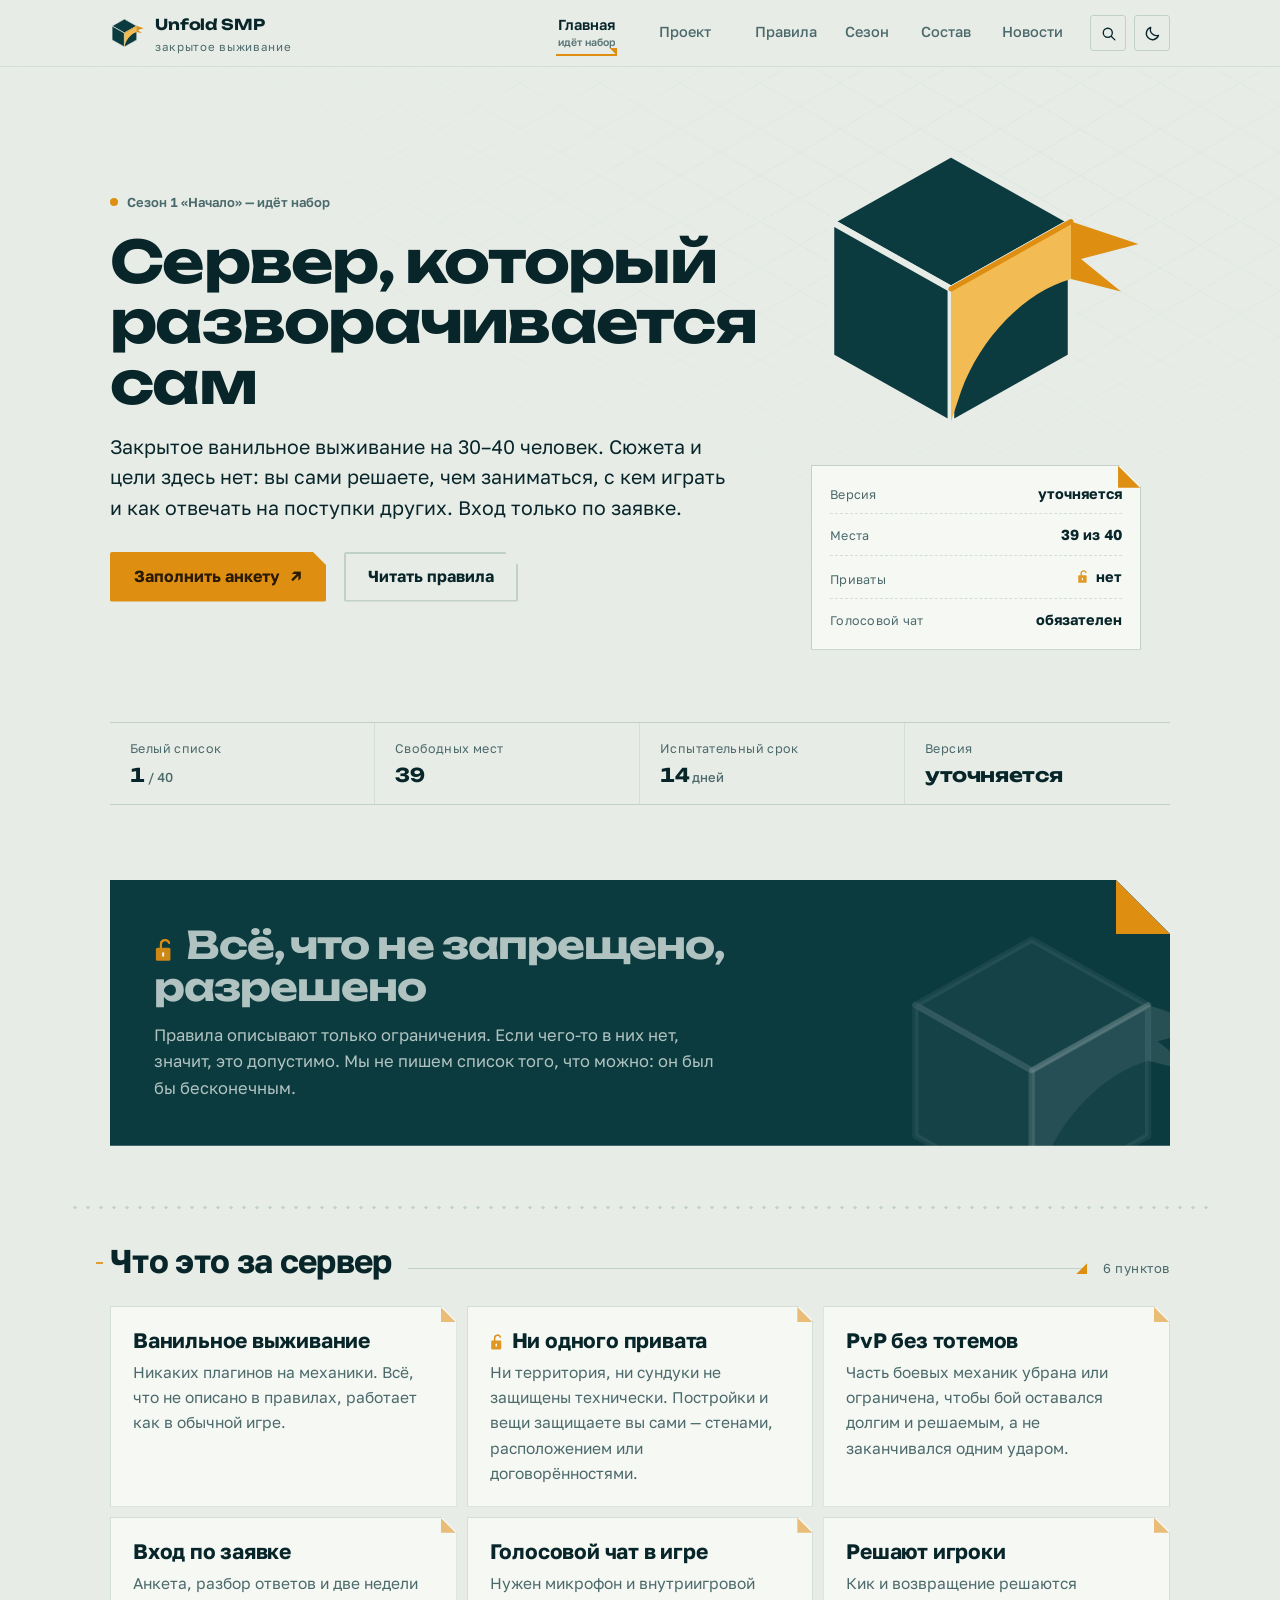
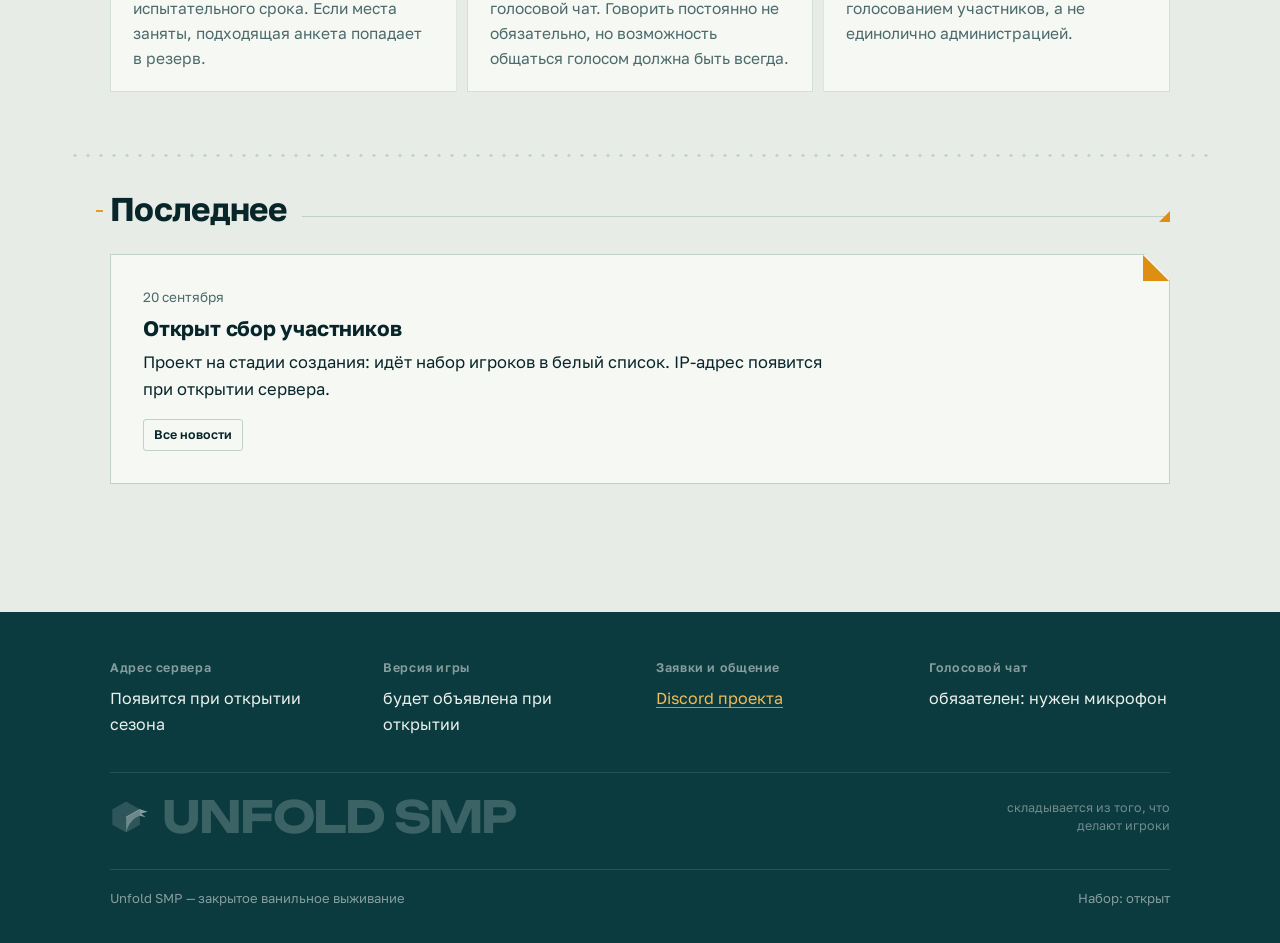
==== index.html @ 5bde3a7c "Add files via upload" ====
<!doctype html>
<html lang="ru">
<head>
<meta charset="utf-8">
<meta name="viewport" content="width=device-width, initial-scale=1, viewport-fit=cover">
<meta name="color-scheme" content="light dark">
<title>Unfold SMP — закрытый ванильный сервер Minecraft по заявкам</title>
<meta name="description" content="Unfold SMP — закрытый сервер Minecraft Java на 30–40 игроков: ванильное выживание без приватов, вход по заявке, особый PvP. Набор игроков в белый список.">
<meta name="robots" content="index, follow">
<link rel="canonical" href="https://unfoldsmp.fun/">

<!-- Open Graph: превью ссылки в Discord, VK, Telegram -->
<meta property="og:type" content="website">
<meta property="og:site_name" content="Unfold SMP">
<meta property="og:title" content="Unfold SMP — закрытый ванильный сервер Minecraft по заявкам">
<meta property="og:description" content="Закрытое ванильное выживание на 30–40 человек. Без приватов, особый PvP, вход только по заявке.">
<meta property="og:url" content="https://unfoldsmp.fun/">
<meta property="og:locale" content="ru_RU">
<meta property="og:image" content="https://unfoldsmp.fun/preview.png">
<meta property="og:image:width" content="1200">
<meta property="og:image:height" content="630">

<!-- Twitter Card: то же самое превью для X/Twitter -->
<meta name="twitter:card" content="summary_large_image">
<meta name="twitter:title" content="Unfold SMP — закрытый ванильный сервер Minecraft по заявкам">
<meta name="twitter:description" content="Закрытое ванильное выживание на 30–40 человек. Без приватов, особый PvP, вход только по заявке.">
<meta name="twitter:image" content="https://unfoldsmp.fun/preview.png">

<!-- structured data: помогает Google/Яндексу понять, что это за сайт -->
<script type="application/ld+json">
{
  "@context": "https://schema.org",
  "@type": "WebSite",
  "name": "Unfold SMP",
  "url": "https://unfoldsmp.fun/",
  "description": "Закрытый ванильный сервер Minecraft Java на 30–40 игроков. Без приватов, особый PvP, вход только по заявке.",
  "inLanguage": "ru"
}
</script>

<link rel="preconnect" href="https://fonts.googleapis.com">
<link rel="preconnect" href="https://fonts.gstatic.com" crossorigin>
<link href="https://fonts.googleapis.com/css2?family=Unbounded:wght@600;700&family=Golos+Text:wght@400;500;600;700&display=swap" rel="stylesheet">
<style id="css">:root{
  --bg:#E7ECE7; --bg2:#DCE3DC; --surface:#F6F8F4; --sunk:#DFE7E1;
  --ink:#08262A; --muted:#4C6A6B; --line:#C2D0CA; --hair:#D4DED8;
  --deep:#0B3A3F; --deep-ink:#EAF1EC;
  --amber:#DE8F12; --amber-lo:#F3BB54; --amber-ink:#2A1A02;
  --rust:#A33C26; --ok:#136B4B;
  --focus:#0B3A3F;
  --sh1:0 1px 0 rgba(8,38,42,.06);
  --sh2:0 10px 30px -16px rgba(8,38,42,.45);
  --f-d:"Unbounded","Golos Text",system-ui,sans-serif;
  --f-b:"Golos Text",system-ui,-apple-system,"Segoe UI",Roboto,sans-serif;
  --pad:clamp(18px,4vw,40px);
  --maxw:1140px;
  --sy:0; --p:0;
  box-sizing:border-box;
  padding-top:env(safe-area-inset-top,0px);
  padding-bottom:env(safe-area-inset-bottom,0px);
  color-scheme:light;
}
@media (prefers-color-scheme:dark){ :root:not([data-theme="light"]){
  --bg:#071E22; --bg2:#05171A; --surface:#0C3037; --sunk:#092A30;
  --ink:#E4EDE9; --muted:#8CACAD; --line:#17454D; --hair:#123C44;
  --deep:#0B3A3F; --deep-ink:#EAF1EC;
  --amber:#F2A72B; --amber-lo:#F8C05A; --amber-ink:#08252B;
  --rust:#FF9077; --ok:#5FD0A0;
  --focus:#F2A72B;
  --sh1:0 1px 0 rgba(0,0,0,.3);
  --sh2:0 14px 34px -18px rgba(0,0,0,.8);
  color-scheme:dark;
} }
:root[data-theme="dark"]{
  --bg:#071E22; --bg2:#05171A; --surface:#0C3037; --sunk:#092A30;
  --ink:#E4EDE9; --muted:#8CACAD; --line:#17454D; --hair:#123C44;
  --deep:#0B3A3F; --deep-ink:#EAF1EC;
  --amber:#F2A72B; --amber-lo:#F8C05A; --amber-ink:#08252B;
  --rust:#FF9077; --ok:#5FD0A0;
  --focus:#F2A72B;
  --sh1:0 1px 0 rgba(0,0,0,.3);
  --sh2:0 14px 34px -18px rgba(0,0,0,.8);
  color-scheme:dark;
}
*,*::before,*::after{box-sizing:inherit}
html{-webkit-text-size-adjust:100%;height:100%}
body{
  margin:0;min-height:100%;background:var(--bg);color:var(--ink);
  font-family:var(--f-b);font-size:16.5px;line-height:1.62;
  font-variant-numeric:tabular-nums lining-nums;
  overflow-x:hidden;
}
[hidden]{display:none!important}
img,svg{max-width:100%}
:focus-visible{outline:2.5px solid var(--focus);outline-offset:3px;border-radius:2px}
::selection{background:var(--amber);color:var(--amber-ink)}
.sr{position:absolute;width:1px;height:1px;padding:0;margin:-1px;overflow:hidden;clip:rect(0 0 0 0);white-space:nowrap;border:0}

/* ── общая сетка ───────────────────────────────────────── */
.wrap{width:100%;max-width:var(--maxw);margin-inline:auto;
  padding-inline:max(var(--pad),env(safe-area-inset-left,0px)) max(var(--pad),env(safe-area-inset-right,0px))}

/* ── шапка ─────────────────────────────────────────────── */
.top{position:sticky;top:env(safe-area-inset-top,0px);z-index:40;background:var(--bg);border-bottom:1px solid var(--hair)}
@supports (backdrop-filter:blur(6px)){
  .top{background:color-mix(in srgb,var(--bg) 82%,transparent);backdrop-filter:blur(12px) saturate(1.3);-webkit-backdrop-filter:blur(12px) saturate(1.3)}
}
.bar{display:flex;align-items:center;gap:14px;min-height:66px}
.brand{display:flex;align-items:center;gap:11px;text-decoration:none;color:inherit;flex:0 0 auto}
.brand .mark{width:34px;height:34px;display:block}
.brand b{font-family:var(--f-d);font-weight:700;font-size:15px;letter-spacing:-.01em;line-height:1}
.brand i{display:block;font-style:normal;font-size:11.5px;color:var(--muted);letter-spacing:.06em;line-height:1.3;margin-top:3px}

/* полоса прогресса прокрутки: янтарная лента с загнутым уголком на конце */
.prog{position:absolute;left:0;right:0;bottom:-1px;height:2px;background:var(--amber);transform-origin:left;transform:scaleX(var(--p));pointer-events:none}
.progtip{position:absolute;bottom:0;left:calc(var(--p) * 100%);width:10px;height:10px;transform:translateX(-100%);background:var(--amber);clip-path:polygon(100% 0,100% 100%,0 100%);opacity:calc(var(--p) * 40);pointer-events:none}

.nav{position:relative;display:flex;gap:2px;margin-left:auto;align-items:center}
.nav button{
  position:relative;font:inherit;font-size:14.5px;font-weight:500;color:var(--muted);
  background:none;border:0;padding:9px 13px 10px;cursor:pointer;line-height:1;
  transition:color .18s ease;
}
.nav button:hover{color:var(--ink)}
.nav button::after{
  content:"";position:absolute;left:11px;right:11px;bottom:2px;height:2px;
  background:var(--amber);transform:scaleX(0);transform-origin:left;
  transition:transform .26s cubic-bezier(.2,.9,.3,1);
}
.nav button:hover::after{transform:scaleX(.35)}
.nav button[aria-current="page"]{color:var(--ink);font-weight:600}
.nav button[aria-current="page"]::after{transform:scaleX(0)}
/* скользящий индикатор: переезжает под новый пункт вместо прыжка */
.navind{position:absolute;left:0;bottom:2px;height:2px;width:0;background:var(--amber);pointer-events:none;
  transition:transform .55s cubic-bezier(.3,1.15,.3,1),width .55s cubic-bezier(.3,1.15,.3,1)}
.navind::after{content:"";position:absolute;right:0;top:-6px;width:8px;height:8px;background:var(--amber);clip-path:polygon(0 0,100% 0,100% 100%)}

.tools{display:flex;gap:8px;align-items:center;flex:0 0 auto}
.icobtn{
  width:36px;height:36px;display:grid;place-items:center;border:1px solid var(--line);
  background:transparent;color:var(--ink);cursor:pointer;border-radius:3px;padding:0;
  transition:border-color .18s,background .18s;
}
.icobtn:hover{border-color:var(--amber);background:var(--sunk)}
.icobtn svg{width:17px;height:17px;display:block}
.burger{display:none;position:relative}
.burger .bl{position:absolute;left:9px;right:9px;height:2px;background:currentColor;border-radius:1px;
  transition:transform .4s cubic-bezier(.3,1.3,.3,1),opacity .2s,top .4s cubic-bezier(.3,1.3,.3,1)}
.burger .bl:nth-child(1){top:12px}
.burger .bl:nth-child(2){top:17px}
.burger .bl:nth-child(3){top:22px}
.burger[aria-expanded="true"] .bl:nth-child(1){top:17px;transform:rotate(45deg)}
.burger[aria-expanded="true"] .bl:nth-child(2){opacity:0;transform:scaleX(0)}
.burger[aria-expanded="true"] .bl:nth-child(3){top:17px;transform:rotate(-45deg)}

/* первый показ шапки: бренд, пункты меню и кнопки выезжают по очереди (только на десктопе) */
@keyframes navin{from{opacity:0;transform:translateY(-12px)}to{opacity:1;transform:none}}
@media (min-width:841px){
  .top.intro .brand,.top.intro .tools{animation:navin .7s cubic-bezier(.2,.9,.3,1) both}
  .top.intro .tools{animation-delay:.55s}
  .top.intro .nav button{animation:navin .6s cubic-bezier(.2,.9,.3,1) both;animation-delay:calc(var(--i) * 65ms + 200ms)}
}

/* мобильное меню: шторка раскрывается сверху вниз, пункты въезжают по очереди */
@media (max-width:840px){
  .nav{
    position:fixed;inset:calc(66px + env(safe-area-inset-top,0px)) 0 auto 0;margin:0;
    flex-direction:column;align-items:stretch;gap:0;background:var(--surface);
    border-bottom:1px solid var(--line);
    clip-path:inset(0 0 100% 0);visibility:hidden;
    transition:clip-path .5s cubic-bezier(.7,0,.2,1),visibility 0s linear .5s;z-index:39;
  }
  .nav.open{clip-path:inset(0 0 0 0);visibility:visible;transition:clip-path .5s cubic-bezier(.7,0,.2,1),visibility 0s}
  .nav button{
    padding:15px var(--pad);text-align:left;font-size:19px;border-bottom:1px solid var(--hair);
    opacity:0;transform:translateX(-20px);
    transition:opacity .3s,transform .5s cubic-bezier(.2,.9,.3,1),color .18s;
  }
  .nav.open button{opacity:1;transform:none;transition-delay:calc(var(--i) * 55ms + 140ms)}
  .nav button::after{left:var(--pad);right:auto;width:22px;bottom:9px}
  .nav button[aria-current="page"]::after{transform:scaleX(1)}
  .navind{display:none}
  .burger{display:block}
}

/* баннер */
.banner{background:var(--amber);color:var(--amber-ink);font-weight:600;font-size:15px}
.banner .wrap{padding-block:11px;display:flex;gap:10px;align-items:baseline}
.banner .wrap::before{content:"";flex:0 0 auto;width:9px;height:9px;background:var(--amber-ink);clip-path:polygon(0 0,100% 0,100% 100%);transform:translateY(1px)}

/* ── занавес-складка ───────────────────────────────────── */
.curtain{position:fixed;inset:-16vh -3vw;z-index:80;display:flex;align-items:stretch;pointer-events:none;perspective:1400px}
.curtain.on{pointer-events:all}
.curtain .pane{
  position:relative;flex:1 1 0;background:var(--deep);transform:rotateY(-92deg);transform-origin:left center;
  will-change:transform;backface-visibility:hidden;
  border-left:1px solid rgba(255,255,255,.05);
  box-shadow:inset -14px 0 26px -14px rgba(0,0,0,.6);
}
.curtain .pane::after{content:"";position:absolute;inset:0 auto 0 0;width:3px;background:var(--amber);opacity:.55}
.curtain .pane.in{transition:transform .34s cubic-bezier(.35,0,.25,1);transform:rotateY(0deg)}
.curtain .pane.out{transition:transform .3s cubic-bezier(.45,0,.9,.6);transform-origin:right center;transform:rotateY(92deg)}
.curtain .glyph{
  position:absolute;inset:0;display:grid;place-items:center;opacity:0;transition:opacity .18s;
}
.curtain.on .glyph{opacity:1}
.curtain .glyph svg{width:64px;height:64px}

/* ── страницы ──────────────────────────────────────────── */
main{display:block;min-height:60vh}
.view{padding-bottom:64px}
.crease>*{animation:crease .5s cubic-bezier(.2,.9,.3,1) both}
.crease>*:nth-child(2){animation-delay:.06s}
.crease>*:nth-child(3){animation-delay:.12s}
.crease>*:nth-child(4){animation-delay:.17s}
.crease>*:nth-child(n+5){animation-delay:.21s}
@keyframes crease{
  from{opacity:0;transform:translateY(14px) rotateX(-7deg);transform-origin:top}
  to{opacity:1;transform:none}
}

/* ── проявление при прокрутке: элемент «разворачивается» вокруг верхней кромки ── */
.rv{
  opacity:0;transform:perspective(900px) rotateX(-18deg) translateY(26px);transform-origin:50% 0;
  transition:opacity .6s ease,transform .85s cubic-bezier(.2,.9,.3,1);
  transition-delay:calc(var(--i,0) * 70ms);
}
.rv.in{opacity:1;transform:none}
/* линия у заголовка секции прорисовывается слева направо */
.sechead .rule{transform-origin:left;transform:scaleX(0);transition:transform 1.1s cubic-bezier(.2,.9,.3,1) .12s}
.sechead.drawn .rule{transform:scaleX(1)}

/* ── типографика ──────────────────────────────────────── */
h1,h2,h3{margin:0;text-wrap:balance}
.h-xl{font-family:var(--f-d);font-weight:700;font-size:clamp(30px,5.6vw,58px);line-height:1.04;letter-spacing:-.03em}
.h-l{font-weight:700;font-size:clamp(23px,3.2vw,33px);line-height:1.15;letter-spacing:-.02em}
.h-m{font-weight:700;font-size:clamp(18px,2.2vw,21px);line-height:1.25;letter-spacing:-.01em}
.lead{font-size:clamp(17px,1.9vw,19.5px);line-height:1.58;color:var(--ink);max-width:54ch;margin:0}
p{margin:0 0 1em;max-width:68ch}
p:last-child{margin-bottom:0}
.muted{color:var(--muted)}
a{color:var(--ink);text-underline-offset:3px;text-decoration-thickness:1px;text-decoration-color:var(--amber)}
a:hover{text-decoration-thickness:2px}

/* заголовок секции с «сгибом» */
.sechead{display:flex;align-items:baseline;gap:16px;margin:0 0 26px}
.sechead h2{flex:0 0 auto}
.sechead .rule{flex:1 1 auto;height:1px;background:var(--line);position:relative;top:-4px}
.sechead .rule::after{content:"";position:absolute;right:0;top:-5px;width:11px;height:11px;background:var(--amber);clip-path:polygon(100% 0,100% 100%,0 100%)}
.sechead .n{flex:0 0 auto;font-size:13px;color:var(--muted);letter-spacing:.04em}

/* ── кнопки ───────────────────────────────────────────── */
.btn{
  --bw:2px;position:relative;display:inline-flex;align-items:center;gap:10px;
  font:inherit;font-weight:700;font-size:16px;line-height:1.1;
  color:var(--amber-ink);background:var(--amber);border:var(--bw) solid var(--amber);
  padding:14px 22px;text-decoration:none;cursor:pointer;border-radius:2px;
  clip-path:polygon(0 0,calc(100% - 13px) 0,100% 13px,100% 100%,0 100%);
  transition:transform .16s cubic-bezier(.2,.9,.3,1),box-shadow .16s;
}
.btn:hover{transform:translateY(-2px);box-shadow:0 6px 0 -2px color-mix(in srgb,var(--amber) 55%,#000)}
.btn:active{transform:translateY(0);box-shadow:none}
.btn.ghost{background:transparent;color:var(--ink);border-color:var(--line)}
.btn.ghost:hover{border-color:var(--amber);box-shadow:none;transform:translateY(-2px)}
.btn.off,.btn.off:hover{background:transparent;color:var(--muted);border:2px dashed var(--line);cursor:not-allowed;transform:none;box-shadow:none;clip-path:none}
.btn[disabled]{opacity:.45;cursor:not-allowed;transform:none;box-shadow:none}
.mini{
  font:inherit;font-size:12.5px;font-weight:600;color:var(--ink);background:transparent;
  border:1px solid var(--line);border-radius:3px;padding:5px 10px;cursor:pointer;
}
.mini:hover{border-color:var(--amber)}

/* ── герой ────────────────────────────────────────────── */
.hero{position:relative;padding:clamp(34px,6vw,72px) 0 clamp(30px,5vw,56px);overflow:hidden;
  background:var(--bg)}  /* V3-БЛОК «grain»: непрозрачный фон героя, чтобы его собственная решётка
  не накладывалась на общую решётку страницы позади — иначе получались две пересекающиеся сетки */

.hero::before{
  content:"";position:absolute;inset:0;z-index:0;opacity:.38;pointer-events:none;
  background-image:
    repeating-linear-gradient(30deg,transparent 0 39px,var(--hair) 39px 40px),
    repeating-linear-gradient(-30deg,transparent 0 39px,var(--hair) 39px 40px);
  background-position:0 calc(var(--sy) * -.25px);
  -webkit-mask-image:radial-gradient(120% 90% at 78% 20%,#000,transparent 72%);
  mask-image:radial-gradient(120% 90% at 78% 20%,#000,transparent 72%);
}
.hero .wrap{position:relative;z-index:1;display:grid;grid-template-columns:minmax(0,1.35fr) minmax(0,.85fr);gap:clamp(24px,5vw,56px);align-items:center}
.hero-eyebrow{display:inline-flex;align-items:center;gap:9px;font-size:13px;font-weight:600;color:var(--muted);margin-bottom:18px}
.hero-eyebrow .dot{width:8px;height:8px;background:var(--amber);border-radius:50%;box-shadow:0 0 0 0 color-mix(in srgb,var(--amber) 60%,transparent);animation:pulse 2.6s infinite}
.hero-eyebrow .dot.cold{background:var(--muted);animation:none;box-shadow:none}
@keyframes pulse{0%{box-shadow:0 0 0 0 color-mix(in srgb,var(--amber) 55%,transparent)}70%{box-shadow:0 0 0 9px transparent}100%{box-shadow:0 0 0 0 transparent}}
.hero h1{margin:0 0 20px}
.hero .lead{margin-bottom:28px}
.cta{display:flex;flex-wrap:wrap;gap:14px 18px;align-items:center}
.cta .note{font-size:14.5px;color:var(--muted);max-width:32ch}
/* куб уплывает вверх и слегка поворачивается, пока страницу листают */
.hero-art{justify-self:center;width:min(100%,330px);
  transform:translate3d(0,calc(var(--sy) * -.1px),0) rotate(calc(var(--sy) * .014deg));will-change:transform}
@media (max-width:860px){
  .hero .wrap{grid-template-columns:1fr}
  .hero-art{order:-1;width:min(46%,178px);justify-self:start}
}

/* полоска фактов под героем */
.stats{display:grid;grid-template-columns:repeat(auto-fit,minmax(150px,1fr));border-top:1px solid var(--line);border-bottom:1px solid var(--line)}
.stats div{padding:16px 20px 17px;border-right:1px solid var(--hair)}
.stats div:last-child{border-right:0}
.stats dt{font-size:12.5px;color:var(--muted);letter-spacing:.03em;margin-bottom:5px}
.stats dd{margin:0;font-weight:700;font-size:19px;line-height:1.2;font-family:var(--f-d);letter-spacing:-.02em}
.stats dd small{font-family:var(--f-b);font-weight:500;font-size:13px;color:var(--muted);letter-spacing:0}

/* ── блоки/карточки ───────────────────────────────────── */
.sec{padding:clamp(34px,5vw,58px) 0 0}
.fold{
  position:relative;background:var(--surface);border:1px solid var(--line);
  padding:clamp(20px,3vw,32px);
  clip-path:polygon(0 0,calc(100% - 44px) 0,100% 44px,100% 100%,0 100%);
}
.fold::after{content:"";position:absolute;top:0;right:0;width:44px;height:44px;background:var(--amber);clip-path:polygon(0 0,0 100%,100% 100%)}
.fold.sm{clip-path:polygon(0 0,calc(100% - 26px) 0,100% 26px,100% 100%,0 100%)}
.fold.sm::after{width:26px;height:26px}

.grid2{display:grid;grid-template-columns:repeat(auto-fit,minmax(min(100%,300px),1fr));gap:10px}
.grid2>div{background:var(--surface);border:1px solid var(--hair);padding:20px 22px;
  clip-path:polygon(0 0,calc(100% - 15px) 0,100% 15px,100% 100%,0 100%)}
.grid2 h3{margin:0 0 7px}
.grid2 p{color:var(--muted);font-size:15.5px;margin:0}

/* принцип — крупная плашка */
.principle{
  position:relative;background:var(--deep);color:var(--deep-ink);
  padding:clamp(26px,4vw,44px);overflow:hidden;
  clip-path:polygon(0 0,calc(100% - 54px) 0,100% 54px,100% 100%,0 100%);
}
.principle::after{content:"";position:absolute;top:0;right:0;width:54px;height:54px;background:var(--amber);clip-path:polygon(0 0,0 100%,100% 100%)}
.principle .k{font-family:var(--f-d);font-weight:700;font-size:clamp(22px,3.6vw,38px);line-height:1.1;letter-spacing:-.025em;margin:0 0 14px;max-width:18ch}
.principle p{color:color-mix(in srgb,var(--deep-ink) 75%,transparent);max-width:56ch;margin:0}
.principle .bgcube{position:absolute;right:-46px;bottom:-78px;width:320px;opacity:.9;pointer-events:none;
  transform:translate3d(calc(var(--sy) * -.03px),calc(var(--sy) * -.05px),0) rotate(calc(var(--sy) * .025deg))}

/* шаги */
.steps{counter-reset:s;list-style:none;margin:0;padding:0;display:grid;gap:0}
.steps li{
  counter-increment:s;display:grid;grid-template-columns:54px minmax(0,1fr);
  gap:4px 16px;padding:18px 0;border-top:1px solid var(--hair);align-items:start;
}
.steps li:last-child{border-bottom:1px solid var(--hair)}
.steps li::before{
  content:counter(s,decimal-leading-zero);grid-row:span 2;font-family:var(--f-d);font-weight:700;
  font-size:15px;color:var(--amber);letter-spacing:-.02em;padding-top:3px;
}
.steps b{font-size:17px;font-weight:700}
.steps span{color:var(--muted);font-size:15.5px;line-height:1.55;max-width:62ch}

/* ── сезон ───────────────────────────────────────────── */
.phases{list-style:none;margin:0 0 26px;padding:0;display:grid;grid-template-columns:repeat(4,1fr);gap:8px}
.phases li{position:relative;padding:13px 12px 14px;background:var(--sunk);border:1px solid var(--hair);transition:transform .3s cubic-bezier(.2,.9,.3,1)}
.phases li .pn{display:block;font-weight:600;font-size:14.5px;line-height:1.25}
.phases li .pd{display:block;font-size:12.5px;color:var(--muted);margin-top:3px;min-height:1.2em}
.phases li.done{background:transparent;border-color:var(--line);opacity:.62;transform:perspective(500px) rotateX(16deg) scaleY(.88);transform-origin:bottom}
.phases li.done .pn{font-weight:500}
.phases li.now{background:var(--deep);border-color:var(--deep);color:var(--deep-ink);box-shadow:var(--sh2)}
.phases li.now .pd{color:color-mix(in srgb,var(--deep-ink) 65%,transparent)}
.phases li.now::before{content:"";position:absolute;top:0;right:0;width:16px;height:16px;background:var(--amber);clip-path:polygon(100% 0,0 0,100% 100%)}
.phases li.next{opacity:.55;border-style:dashed;background:transparent}
@media (max-width:640px){.phases{grid-template-columns:1fr 1fr}}

.seasonline{font-size:clamp(17px,2.2vw,21px);font-weight:500;line-height:1.4;margin:0 0 20px;max-width:46ch}
.bar-t{height:10px;background:var(--sunk);border:1px solid var(--hair);overflow:hidden;position:relative}
.bar-t i{display:block;height:100%;background:repeating-linear-gradient(115deg,var(--amber) 0 9px,var(--amber-lo) 9px 18px);width:0;transition:width 1.1s cubic-bezier(.2,.9,.3,1)}
.facts{display:grid;grid-template-columns:repeat(auto-fit,minmax(180px,1fr));gap:20px 28px;margin:22px 0 0}
.facts dt{font-size:12.5px;color:var(--muted);letter-spacing:.03em}
.facts dd{margin:3px 0 0;font-weight:700;font-size:17px}

/* ── правила ─────────────────────────────────────────── */
.ruleset{display:grid;gap:clamp(22px,3vw,34px)}
.rgroup{border-top:2px solid var(--ink);padding-top:16px}
.rgroup[data-kind="ban"]{border-top-color:var(--rust)}
.rgroup[data-kind="change"]{border-top-color:var(--amber)}
.rgroup[data-kind="item"]{border-top-color:var(--deep)}
.rgroup[data-kind="forbid"]{border-top-color:var(--rust)}
.rgroup[data-kind="process"]{border-top-color:var(--ok)}
.rgroup>.rhead{display:flex;align-items:baseline;gap:12px;flex-wrap:wrap;margin-bottom:6px}
.rgroup .tag{font-size:11.5px;font-weight:700;letter-spacing:.05em;padding:3px 8px;border-radius:2px;background:var(--sunk);color:var(--muted)}
.rgroup[data-kind="ban"] .tag,.rgroup[data-kind="forbid"] .tag{background:color-mix(in srgb,var(--rust) 16%,transparent);color:var(--rust)}
.rgroup[data-kind="change"] .tag{background:color-mix(in srgb,var(--amber) 22%,transparent);color:color-mix(in srgb,var(--amber) 80%,var(--ink))}
.rgroup[data-kind="process"] .tag{background:color-mix(in srgb,var(--ok) 16%,transparent);color:var(--ok)}
.rgroup .rnote{color:var(--muted);font-size:15.5px;margin:0 0 16px;max-width:64ch}
.ritems{list-style:none;margin:0;padding:0;display:grid;grid-template-columns:repeat(auto-fit,minmax(min(100%,290px),1fr));gap:10px}
.ritems li{background:var(--surface);border:1px solid var(--hair);padding:14px 16px;display:grid;grid-template-columns:18px 1fr;gap:3px 12px}
.ritems li .cube{grid-row:span 2;width:13px;height:14px;margin-top:5px}
.ritems li b{font-size:15.5px;font-weight:700;line-height:1.35}
.ritems li span{color:var(--muted);font-size:15px;line-height:1.5}

/* ── участники ───────────────────────────────────────── */
.mgrid{display:grid;grid-template-columns:repeat(auto-fill,minmax(min(100%,300px),1fr));gap:14px}
.mcard{
  position:relative;background:var(--surface);border:1px solid var(--line);padding:16px 17px 17px;
  display:grid;grid-template-columns:52px minmax(0,1fr);gap:4px 14px;align-content:start;
  clip-path:polygon(0 0,calc(100% - 18px) 0,100% 18px,100% 100%,0 100%);
  transition:transform .2s cubic-bezier(.2,.9,.3,1),border-color .2s;
}
.mcard:hover{transform:translateY(-3px);border-color:var(--amber)}
.mcard::after{content:"";position:absolute;top:0;right:0;width:18px;height:18px;background:var(--amber);clip-path:polygon(0 0,0 100%,100% 100%)}
.mcard .av{grid-row:span 3;width:52px;height:52px;display:block;image-rendering:pixelated;border:1px solid var(--hair)}
.mcard .nk{font-weight:700;font-size:16px;line-height:1.2;word-break:break-word}
.mcard .rl{font-size:12.5px;font-weight:600;color:var(--amber);letter-spacing:.02em}
.mcard .rl.adm{color:var(--rust)}
.mcard .rl.tru{color:var(--ok)}
.mcard .ab{grid-column:1/-1;margin-top:10px;font-size:14.5px;line-height:1.5;color:var(--muted)}
.mcard .mt{grid-column:1/-1;margin-top:9px;display:flex;gap:8px;flex-wrap:wrap;font-size:12px;color:var(--muted)}
.mcard .chip{border:1px solid var(--hair);padding:2px 7px;border-radius:2px}
.mcard .chip.trial{border-color:var(--amber);color:var(--amber)}
/* 3D-скин на фоне карточки: справа стоит персонаж, слева текст */
.mcard.has3d{grid-template-columns:40px minmax(0,1fr);padding-right:122px;min-height:228px}
.mcard.has3d .av{width:40px;height:40px}
.mcard.has3d .nk{font-size:15.5px}
.skinbg{position:absolute;inset:0;pointer-events:none;overflow:hidden;z-index:-1}
/* сцена за персонажем: у каждого игрока своя маленькая пиксельная диорама (см. sceneSVG) */
.skinbg .scene{position:absolute;right:0;bottom:0;height:100%;width:124px;display:block;opacity:0;
  transition:opacity 1.1s ease .15s;
  -webkit-mask-image:linear-gradient(90deg,transparent 0,#000 30%);mask-image:linear-gradient(90deg,transparent 0,#000 30%)}
.skinbg .scene .cl{animation:scenecloud 18s ease-in-out infinite alternate}
@keyframes scenecloud{from{transform:translateX(-6px)}to{transform:translateX(8px)}}
.skinbg canvas{position:absolute;right:-30px;bottom:-2px;height:100%;width:auto;aspect-ratio:3/4;
  opacity:0;transform:translateY(10px);transition:opacity .5s ease,transform .9s cubic-bezier(.2,.9,.3,1)}
.skinbg.on .scene{opacity:1}
.skinbg.on .scene.king{opacity:.62}
.skinbg.on canvas{opacity:1;transform:none}
.empty{border:1px dashed var(--line);padding:30px;text-align:center;color:var(--muted)}
.facepile{display:flex;flex-wrap:wrap;gap:7px;align-items:center}
.facepile .fp{width:42px;height:42px;border:1px solid var(--hair);image-rendering:pixelated;display:block}
.facepile .fpmore{display:grid;place-items:center;width:42px;height:42px;border:1px dashed var(--line);font-size:13px;font-weight:600;color:var(--muted)}

/* ── новости ─────────────────────────────────────────── */
.news{list-style:none;margin:0;padding:0}
.news li{display:grid;grid-template-columns:118px minmax(0,1fr);gap:6px 24px;padding:20px 0;border-top:1px solid var(--hair);align-items:start}
.news li:last-child{border-bottom:1px solid var(--hair)}
.news time{font-size:13.5px;color:var(--muted);padding-top:4px;position:relative}
.news time::before{content:"";position:absolute;left:-14px;top:11px;width:7px;height:7px;background:var(--amber);clip-path:polygon(0 0,100% 50%,0 100%)}
.news h3{font-size:17.5px;margin:0 0 4px}
.news p{color:var(--muted);font-size:15.5px;margin:0;white-space:pre-line}
@media (max-width:620px){.news li{grid-template-columns:1fr;gap:2px}.news time::before{display:none}}

/* ── подвал ──────────────────────────────────────────── */
.foot{margin-top:64px;background:var(--deep);color:var(--deep-ink);padding:clamp(30px,4vw,46px) 0 34px}
.foot .cols{display:grid;grid-template-columns:repeat(auto-fit,minmax(200px,1fr));gap:26px 32px}
.foot h2{font-size:12.5px;font-weight:600;letter-spacing:.05em;color:color-mix(in srgb,var(--deep-ink) 55%,transparent);margin:0 0 8px}
.foot p{margin:0;font-size:16px;color:var(--deep-ink)}
.foot a{color:var(--amber-lo);text-decoration-color:var(--amber)}
.foot .ip{font-family:ui-monospace,SFMono-Regular,Menlo,monospace;font-size:15px;background:rgba(255,255,255,.08);padding:3px 8px;border-radius:2px}
.foot .mini{color:var(--deep-ink);border-color:rgba(255,255,255,.22)}
.foot .mini:hover{border-color:var(--amber-lo)}
.foot .sig{margin-top:30px;padding-top:18px;border-top:1px solid rgba(255,255,255,.12);display:flex;justify-content:space-between;gap:16px;flex-wrap:wrap;font-size:13px;color:color-mix(in srgb,var(--deep-ink) 55%,transparent)}

/* ══════ ЗОЛОТО КОРОЛЕВСКОЙ КАРТОЧКИ (единственный цвет вне общей палитры) ══════ */
:root{--gold:#E3B23C;--gold-lo:#FFF1BE;--gold-dk:#9C6F16;--crown-op:.26}
@media (prefers-color-scheme:dark){ :root:not([data-theme="light"]){--gold-dk:#C79B3A;--crown-op:.34} }
:root[data-theme="dark"]{--gold-dk:#C79B3A;--crown-op:.34}

/* ── A. карточка с короной ──────────────────────────── */
.mcard.king{
  border-color:var(--gold-dk);
  background:
    linear-gradient(152deg,color-mix(in srgb,var(--gold) 13%,var(--surface)) 0%,var(--surface) 46%,color-mix(in srgb,var(--gold) 9%,var(--surface)) 100%);
  box-shadow:inset 0 0 0 1px color-mix(in srgb,var(--gold) 30%,transparent),
             inset 0 26px 60px -34px color-mix(in srgb,var(--gold) 85%,transparent),
             inset 0 -30px 60px -40px color-mix(in srgb,var(--gold) 55%,transparent);
}
.mcard.king::after{background:var(--gold)}
.mcard.king .nk{display:flex;align-items:center;gap:7px}
.mcard.king .kmark{color:var(--gold-dk);font-size:14px;line-height:1;flex:0 0 auto}
.mcard.king .rl{color:var(--gold-dk)}
.crownbg{position:absolute;inset:0;z-index:-1;pointer-events:none;overflow:hidden;display:grid;place-items:center}
.crownbg svg{width:132%;height:auto;opacity:var(--crown-op);transform-origin:50% 62%;
  animation:crownsway 11s ease-in-out infinite alternate;filter:drop-shadow(0 6px 14px color-mix(in srgb,var(--gold) 30%,transparent))}
.crownbg .glint{animation:crownglint 9s ease-in-out infinite}
@keyframes crownsway{
  0%{transform:rotate(-1.7deg) translateY(1px) scale(1)}
  55%{transform:rotate(.6deg) translateY(-2px) scale(1.012)}
  100%{transform:rotate(1.9deg) translateY(0) scale(1)}
}
@keyframes crownglint{0%,62%{transform:translateX(-150px);opacity:0}
  66%{opacity:.85}78%{transform:translateX(230px);opacity:0}100%{transform:translateX(230px);opacity:0}}

/* ── B. испытательный срок: уголок карточки растёт ──── */
.mcard{--cut:18px;clip-path:polygon(0 0,calc(100% - var(--cut)) 0,100% var(--cut),100% 100%,0 100%)}
.mcard::after{width:var(--cut);height:var(--cut);transition:transform .22s cubic-bezier(.2,.9,.3,1)}
.mcard .chip.prog{display:inline-flex;align-items:center;gap:7px;border-color:var(--amber);color:var(--amber)}
.mcard .chip.prog i{display:block;width:34px;height:4px;background:var(--hair);border-radius:2px;overflow:hidden;flex:0 0 auto}
.mcard .chip.prog i b{display:block;height:100%;width:0;background:var(--amber);transition:width .9s cubic-bezier(.2,.9,.3,1)}
.mcard .chip.over{border-color:var(--rust);color:var(--rust)}
.mcard .ely{width:19px;height:12px;display:inline-block;vertical-align:-1px;margin-left:7px;color:var(--ok)}
.mcard .rl{display:flex;align-items:center;gap:0;flex-wrap:wrap}

/* ── C. плашка голосования ──────────────────────────── */
.votebox{position:relative;background:var(--surface);border:1px solid var(--line);padding:clamp(18px,3vw,28px);
  clip-path:polygon(0 0,calc(100% - 34px) 0,100% 34px,100% 100%,0 100%)}
.votebox::after{content:"";position:absolute;top:0;right:0;width:34px;height:34px;background:var(--amber);clip-path:polygon(0 0,0 100%,100% 100%)}
.votebox .vhint{color:var(--muted);font-size:15px;margin:0 0 18px;max-width:62ch}
.vctl{display:grid;grid-template-columns:repeat(auto-fit,minmax(min(100%,210px),1fr));gap:14px 22px;margin-bottom:20px}
.vctl label{display:block;font-size:12.5px;color:var(--muted);letter-spacing:.03em;margin-bottom:6px}
.vctl label b{color:var(--ink);font-weight:700;font-size:14px}
.vctl input[type="range"]{width:100%;accent-color:var(--amber);margin:0}
.vscale{position:relative;margin:22px 0 16px}
.vscale .vlab{display:flex;justify-content:space-between;font-size:12.5px;color:var(--muted);margin-bottom:5px}
.vtrack{position:relative;height:16px;background:var(--sunk);border:1px solid var(--hair)}
.vtrack .vfill{position:absolute;top:0;bottom:0;left:0;width:0;background:var(--amber);opacity:.85;
  transition:width .5s cubic-bezier(.2,.9,.3,1),background .35s}
.vtrack.kick .vfill{background:var(--rust)}
.vmark{position:absolute;top:-4px;bottom:-4px;width:2px;background:var(--ink);opacity:.72}
.vmark::after{content:attr(data-l);position:absolute;left:50%;top:-17px;transform:translateX(-50%);
  font-size:11px;font-weight:700;color:var(--muted);white-space:nowrap}
.vout{display:flex;align-items:center;gap:12px;margin-top:20px;flex-wrap:wrap}
.vbadge{display:inline-flex;align-items:center;gap:9px;font-family:var(--f-d);font-weight:700;font-size:17px;
  letter-spacing:-.01em;padding:10px 16px;border:2px solid var(--line);color:var(--ink);background:var(--bg);
  clip-path:polygon(0 0,calc(100% - 12px) 0,100% 12px,100% 100%,0 100%)}
.vbadge[data-r="kick"]{border-color:var(--rust);color:var(--rust)}
.vbadge[data-r="stay"]{border-color:var(--ok);color:var(--ok)}
.vbadge[data-r="none"]{border-color:var(--muted);color:var(--muted)}
.vbadge.flip{animation:vflip .46s cubic-bezier(.2,.9,.3,1)}
@keyframes vflip{0%{transform:perspective(500px) rotateX(-78deg) translateY(-4px);opacity:.25}
  100%{transform:none;opacity:1}}
.vnote{font-size:14px;color:var(--muted);max-width:40ch}

/* ── D. штамп «действует с …» ───────────────────────── */
.stamp{display:inline-flex;align-items:center;gap:8px;margin-top:12px;padding:6px 12px 7px;
  font-family:var(--f-d);font-weight:700;font-size:12px;letter-spacing:.08em;text-transform:uppercase;
  color:var(--rust);border:2px solid color-mix(in srgb,var(--rust) 70%,transparent);border-radius:3px;
  transform:rotate(-2.4deg);transform-origin:left center;opacity:.92;
  background:color-mix(in srgb,var(--rust) 7%,transparent)}
.stamp svg{width:13px;height:13px;flex:0 0 auto}
.in .stamp,.rv.in .stamp{animation:stampdown .46s cubic-bezier(.2,1.1,.3,1) both}
@keyframes stampdown{0%{transform:rotate(-7deg) scale(1.5);opacity:0}
  60%{transform:rotate(-1.4deg) scale(.97);opacity:1}100%{transform:rotate(-2.4deg) scale(1);opacity:.92}}

/* ── E1. свой курсор: бирюзовый листок с янтарным загнутым уголком ── */
#cur{--cf:#0F454B;--ce:#F1F5F1;position:fixed;left:0;top:0;width:0;height:0;pointer-events:none;z-index:200;
  opacity:0;transition:opacity .16s ease;will-change:transform}
@media (prefers-color-scheme:dark){ :root:not([data-theme="light"]) #cur{--cf:#2F8F95;--ce:#06181B} }
:root[data-theme="dark"] #cur{--cf:#2F8F95;--ce:#06181B}
#cur.vis{opacity:1}
#cur .cur-in{position:absolute;left:-2px;top:-2px;width:28px;height:32px;transform-origin:2px 2px;transform:scale(.94);
  transition:transform .16s cubic-bezier(.2,.9,.3,1)}
#cur svg{display:block;width:28px;height:32px;overflow:visible}
#cur .cur-sway{transform:rotate(var(--sw,0deg));transform-box:view-box;transform-origin:8.5px 16.5px}
#cur .cur-flap{transform:scale(.66);transform-box:view-box;transform-origin:8.5px 16.5px;
  transition:transform .2s cubic-bezier(.2,1.2,.3,1)}
#cur.hot .cur-in{transform:scale(1.06)}
#cur.hot .cur-flap{transform:scale(1) rotate(-5deg)}
#cur.dn .cur-in{transform:scale(.82)}
#cur.dn .cur-flap{transform:scale(.55,.22)}
.cur-bit{position:fixed;left:0;top:0;width:10px;height:10px;margin:-5px 0 0 -5px;background:var(--amber);
  clip-path:polygon(0 0,100% 100%,0 100%);pointer-events:none;z-index:199}
.cur-bit.lo{background:var(--amber-lo)}
html.ui-cursor,html.ui-cursor *{cursor:none!important}
html.ui-cursor input,html.ui-cursor textarea,html.ui-cursor select{cursor:auto!important}
@media print{#cur,.cur-bit{display:none}}

/* ── E2. отгибающийся уголок при наведении ──────────── */
.mcard:hover{transform:translateY(-2px)}
.mcard:hover::after{transform:scale(1.5);transform-origin:100% 100%}
.mcard::before{content:"";position:absolute;top:0;right:0;width:34px;height:34px;pointer-events:none;
  background:linear-gradient(225deg,color-mix(in srgb,var(--ink) 26%,transparent),transparent 60%);
  opacity:0;transition:opacity .22s ease}
.mcard:hover::before{opacity:.36}
.btn::before{content:"";position:absolute;top:0;right:0;width:13px;height:13px;pointer-events:none;
  background:linear-gradient(225deg,color-mix(in srgb,var(--amber-ink) 55%,transparent),transparent 62%);
  clip-path:polygon(0 0,100% 0,100% 100%);opacity:0;transform-origin:100% 0;
  transition:opacity .18s ease,transform .18s cubic-bezier(.2,.9,.3,1)}
.btn:hover::before{opacity:.42;transform:scale(1.85)}
.btn.ghost::before{background:linear-gradient(225deg,color-mix(in srgb,var(--amber) 60%,transparent),transparent 62%)}
.btn.off::before{display:none}
.fold{transition:border-color .2s}
.fold::after{transition:transform .24s cubic-bezier(.2,.9,.3,1);transform-origin:100% 100%}
.fold:hover::after{transform:scale(1.16)}
.grid2>div{position:relative;transition:transform .2s cubic-bezier(.2,.9,.3,1),border-color .2s}
.grid2>div::after{content:"";position:absolute;top:0;right:0;width:15px;height:15px;background:var(--amber);
  clip-path:polygon(0 0,0 100%,100% 100%);transform-origin:100% 100%;opacity:.55;
  transition:transform .22s cubic-bezier(.2,.9,.3,1),opacity .22s}
.grid2>div:hover{border-color:var(--amber);transform:translateY(-2px)}
.grid2>div:hover::after{transform:scale(1.6);opacity:1}

/* ── E3. открытый замок ─────────────────────────────── */
.lock{width:15px;height:18px;flex:0 0 auto;vertical-align:-3px;color:var(--amber)}
.grid2 h3 .lock{margin-right:7px}
.principle .k .lock{width:22px;height:26px;vertical-align:-4px;margin-right:10px;color:var(--amber)}

/* ── F. вариант Б: переход «развёртка куба» ─────────── */
.cubetr{position:fixed;inset:0;z-index:70;display:grid;place-items:center;pointer-events:auto;
  background:var(--bg);opacity:0;transition:opacity .24s ease}
.cubetr.on{opacity:1}
.cubestage{perspective:760px;width:240px;height:240px;display:grid;place-items:center}
.cubenet{position:relative;width:74px;height:74px;transform-style:preserve-3d;
  transform:rotateX(-16deg) rotateY(0deg);transition:transform .56s cubic-bezier(.35,.9,.3,1)}
.cubenet .cf{position:absolute;inset:0;display:grid;place-items:center;text-align:center;
  font-family:var(--f-d);font-weight:700;font-size:11px;letter-spacing:-.01em;color:var(--deep-ink);
  background:var(--deep);border:1px solid color-mix(in srgb,var(--deep-ink) 22%,transparent);
  transition:transform .56s cubic-bezier(.35,.9,.3,1),background .3s,color .3s;backface-visibility:hidden}
.cubenet .cf.tgt{background:var(--amber);color:var(--amber-ink)}
.cubenet .cf i{display:block;font-style:normal;padding:2px 3px;line-height:1.1}
.cubetr .cap{position:absolute;left:0;right:0;bottom:clamp(60px,18vh,140px);text-align:center;
  font-size:13px;letter-spacing:.14em;text-transform:uppercase;color:var(--muted)}

/* ── G. вариант Б: правила как поле ─────────────────── */
.field{position:relative;border:2px dashed var(--line);padding:clamp(16px,3vw,26px);overflow:hidden;
  background:
    repeating-linear-gradient(30deg,transparent 0 33px,color-mix(in srgb,var(--hair) 70%,transparent) 33px 34px),
    repeating-linear-gradient(-30deg,transparent 0 33px,color-mix(in srgb,var(--hair) 70%,transparent) 33px 34px),
    var(--bg2)}
.field>.fhead{display:flex;align-items:center;gap:10px;margin:0 0 16px;font-size:14.5px;color:var(--muted)}
.field>.fhead b{color:var(--ink);font-weight:700}
.zones{display:grid;grid-template-columns:repeat(auto-fit,minmax(min(100%,250px),1fr));gap:12px}
.zone{position:relative;background:var(--surface);border:1px solid var(--line);
  border-left:4px solid var(--muted);padding:0;overflow:hidden;
  transition:border-color .2s,transform .2s cubic-bezier(.2,.9,.3,1),box-shadow .2s}
.zone[data-kind="ban"],.zone[data-kind="forbid"]{border-left-color:var(--rust)}
.zone[data-kind="change"]{border-left-color:var(--amber)}
.zone[data-kind="item"]{border-left-color:var(--deep)}
.zone[data-kind="process"]{border-left-color:var(--ok)}
.zone::before{content:"";position:absolute;inset:0;pointer-events:none;opacity:.5;
  background:repeating-linear-gradient(45deg,transparent 0 7px,color-mix(in srgb,var(--line) 55%,transparent) 7px 8px);
  -webkit-mask-image:linear-gradient(180deg,#000,transparent 58%);mask-image:linear-gradient(180deg,#000,transparent 58%)}
.zone>summary{position:relative;z-index:1;list-style:none;cursor:pointer;padding:14px 16px;
  display:flex;align-items:baseline;gap:10px;flex-wrap:wrap}
.zone>summary::-webkit-details-marker{display:none}
.zone>summary .zt{font-weight:700;font-size:15.5px}
.zone>summary .zn{margin-left:auto;font-size:12px;color:var(--muted);white-space:nowrap}
.zone>summary .zx{width:11px;height:11px;flex:0 0 auto;transition:transform .25s ease;color:var(--muted)}
.zone[open]>summary .zx{transform:rotate(45deg)}
.zone:hover{border-color:var(--amber)}
.zone[open]{box-shadow:var(--sh2)}
.zone .zbody{position:relative;z-index:1;padding:0 16px 14px}
.zone .zbody .rnote{color:var(--muted);font-size:14.5px;margin:0 0 10px;max-width:60ch}
.zone .zbody ul{list-style:none;margin:0;padding:0;display:grid;gap:9px}
.zone .zbody li{display:grid;grid-template-columns:16px 1fr;gap:2px 10px;font-size:14.5px}
.zone .zbody li .cube{grid-row:span 2;width:12px;height:13px;margin-top:4px}
.zone .zbody li b{font-weight:700}
.zone .zbody li span{color:var(--muted);line-height:1.5}
.fieldnote{margin:14px 0 0;font-size:14px;color:var(--muted)}

/* ══════ V3: правка интерфейса — «лист бумаги» доведён до конца ══════ */

/* заголовок раздела: короткая янтарная риска перед названием вместо номера */
.sechead h2{flex:0 0 auto;position:relative}
.sechead h2::before{content:"";position:absolute;left:-14px;top:.62em;width:7px;height:2px;background:var(--amber);opacity:.85}
@media (max-width:520px){.sechead h2::before{display:none}}

/* герой: карточка фактов под кубом */
.hero-side{justify-self:center;display:grid;gap:18px;width:min(100%,330px)}
.hero-side .hero-art{width:100%}
.herocard{position:relative;background:var(--surface);border:1px solid var(--line);padding:16px 18px 17px;
  clip-path:polygon(0 0,calc(100% - 22px) 0,100% 22px,100% 100%,0 100%)}
.herocard::after{content:"";position:absolute;top:0;right:0;width:22px;height:22px;background:var(--amber);
  clip-path:polygon(0 0,0 100%,100% 100%)}
.herocard dl{margin:0;display:grid;gap:9px}
.herocard dl>div{display:flex;align-items:baseline;gap:10px;justify-content:space-between;
  border-bottom:1px dashed var(--hair);padding-bottom:8px}
.herocard dl>div:last-child{border-bottom:0;padding-bottom:0}
.herocard dt{font-size:12.5px;color:var(--muted);letter-spacing:.02em}
.herocard dd{margin:0;font-weight:700;font-size:14.5px;display:flex;align-items:center;justify-content:flex-end;gap:6px;text-align:right}
.herocard dd .lock{width:13px;height:15px}
@media (max-width:860px){.hero-side{order:-1;width:100%;grid-template-columns:min(46%,178px) minmax(0,1fr);align-items:center}}
@media (max-width:520px){.hero-side{grid-template-columns:1fr}.hero-side .hero-art{width:min(46%,160px)}}

/* фильтр состава */
.filters{display:flex;flex-wrap:wrap;gap:8px;margin:0 0 16px}
.chipbtn{font:inherit;font-size:13px;font-weight:600;color:var(--muted);background:transparent;
  border:1px solid var(--line);padding:6px 12px;cursor:pointer;border-radius:2px;line-height:1.2;
  transition:color .18s,border-color .18s,background .18s}
.chipbtn:hover{border-color:var(--amber);color:var(--ink)}
.chipbtn.on{background:var(--amber);border-color:var(--amber);color:var(--amber-ink)}
.chipbtn small{font-weight:500;opacity:.75;margin-left:5px}

/* новости: корешок с засечками сгиба */
.news{position:relative}
.news li{position:relative;padding-left:0}
@media (min-width:621px){
  .news{padding-left:18px}
  .news::before{content:"";position:absolute;left:0;top:10px;bottom:10px;width:1px;background:var(--hair)}
  .news time::before{left:-22.5px;top:12px;width:9px;height:9px;background:var(--amber);
    clip-path:polygon(50% 0,100% 50%,50% 100%,0 50%)}
}

/* подвал: крупный знак */
.footmark{display:flex;align-items:center;gap:14px;margin:34px 0 0;padding-top:22px;
  border-top:1px solid rgba(255,255,255,.12)}
.footmark svg{width:38px;height:38px;flex:0 0 auto}
.footmark b{font-family:var(--f-d);font-weight:700;font-size:clamp(26px,5vw,44px);line-height:1;
  letter-spacing:-.04em;color:color-mix(in srgb,var(--deep-ink) 22%,transparent)}
.footmark i{font-style:normal;font-size:12.5px;color:color-mix(in srgb,var(--deep-ink) 45%,transparent);
  margin-left:auto;text-align:right;max-width:26ch;line-height:1.45}

/* карточки участников: немного воздуха и ровная сетка чипов */
.mgrid{gap:16px}
.mcard .mt{align-items:center}
.mcard .ab{margin-top:8px}

/* шаги «как попасть»: сгиб между шагами */
.steps li{position:relative}

/* таблица фактов и плашки: одинаковый ритм */
.votebox,.field{margin-top:2px}

/* ╔═══ V3-БЛОКИ: оформление дополнений. Каждый блок помечен, удаление возвращает версию 2 ═══╗ */

/* ── V3-БЛОК «palette» ── */
.palwrap{position:fixed;inset:0;z-index:80;display:grid;place-items:start center;padding:12vh 16px 16px;
  background:color-mix(in srgb,var(--deep) 42%,transparent);backdrop-filter:blur(3px);-webkit-backdrop-filter:blur(3px);
  animation:palin .18s ease}
@keyframes palin{from{opacity:0}to{opacity:1}}
.palbox{width:min(100%,560px);background:var(--surface);border:1px solid var(--line);box-shadow:var(--sh2);
  clip-path:polygon(0 0,calc(100% - 22px) 0,100% 22px,100% 100%,0 100%);overflow:hidden}
.palhead{display:flex;align-items:center;gap:10px;padding:12px 14px;border-bottom:1px solid var(--hair)}
.palin{flex:1 1 auto;font:inherit;font-size:16px;color:var(--ink);background:transparent;border:0;outline:none;padding:4px 2px}
.palhead kbd{font:inherit;font-size:11px;font-weight:600;color:var(--muted);border:1px solid var(--line);
  border-radius:3px;padding:2px 6px}
.pallist{max-height:min(48vh,380px);overflow:auto}
.palrow{display:flex;align-items:baseline;gap:12px;padding:10px 14px;cursor:pointer;border-left:3px solid transparent}
.palrow b{font-weight:600;font-size:15px}
.palrow i{font-style:normal;margin-left:auto;font-size:12px;color:var(--muted);white-space:nowrap}
.palrow.on{background:var(--sunk);border-left-color:var(--amber)}
.palempty{padding:18px 14px;color:var(--muted);font-size:15px}
.palfoot{display:flex;justify-content:space-between;gap:12px;padding:9px 14px;border-top:1px solid var(--hair);
  font-size:11.5px;color:var(--muted)}
/* ── КОНЕЦ V3-БЛОКА «palette» ── */

/* ── V3-БЛОК «totop» ── */
.totop{position:fixed;right:0;bottom:0;z-index:55;width:72px;height:72px;padding:0 0 12px 14px;
  display:grid;place-items:end center;border:0;cursor:pointer;color:var(--amber-ink);
  background:linear-gradient(225deg,var(--amber-lo),var(--amber) 62%);
  clip-path:polygon(100% 0,100% 100%,0 100%);
  transform:translate(100%,100%);transition:transform .38s cubic-bezier(.2,.9,.3,1),filter .2s;
  box-shadow:-4px -4px 14px -8px rgba(0,0,0,.5)}
.totop.on{transform:none}
.totop:hover{filter:brightness(1.06)}
.totop svg{width:19px;height:19px;margin:0 6px 2px 0}
@media (max-width:520px){.totop{width:58px;height:58px}}
/* ── КОНЕЦ V3-БЛОКА «totop» ── */

/* ── V3-БЛОК «navhint» ── */
.nav button .nh{display:block;font-style:normal;font-size:10.5px;line-height:1;color:var(--muted);
  opacity:0;max-height:0;overflow:hidden;transform:translateY(-3px);
  transition:opacity .2s ease,max-height .2s ease,transform .2s ease;white-space:nowrap}
.nav button:hover .nh,.nav button:focus-visible .nh,.nav button[aria-current="page"] .nh{opacity:.9;max-height:14px;transform:none;margin-top:5px}
@media (max-width:900px){.nav button .nh{display:none}}
/* ── КОНЕЦ V3-БЛОКА «navhint» ── */

/* ── V3-БЛОК «tilt» ── */
.ui-tilt .mcard,.ui-tilt .fold,.ui-tilt .grid2>div,.ui-tilt .votebox,.ui-tilt .herocard{
  transition:transform .16s ease-out,border-color .2s}
.ui-tilt .mcard:hover{transform:perspective(760px) translateY(-2px) rotateX(var(--tx,0deg)) rotateY(var(--ty,0deg))}
.ui-tilt .fold:hover,.ui-tilt .votebox:hover,.ui-tilt .herocard:hover{
  transform:perspective(900px) rotateX(var(--tx,0deg)) rotateY(var(--ty,0deg))}
.ui-tilt .grid2>div:hover{transform:perspective(760px) translateY(-2px) rotateX(var(--tx,0deg)) rotateY(var(--ty,0deg))}
/* ── КОНЕЦ V3-БЛОКА «tilt» ── */

/* ── V3-БЛОК «seams»: перфорированный шов между разделами ── */
.ui-seams .sec + .sec{position:relative}
.ui-seams .sec + .sec::before{
  content:"";display:block;height:9px;margin:0 auto clamp(18px,3.4vw,30px);
  width:min(100%,var(--maxw));
  padding-inline:max(var(--pad),env(safe-area-inset-left,0px)) max(var(--pad),env(safe-area-inset-right,0px));
  background:radial-gradient(circle at 5px 4.5px,var(--line) 1.5px,transparent 1.7px) repeat-x 0 0/13px 9px;
  opacity:.9}
/* ── КОНЕЦ V3-БЛОКА «seams» ── */

/* ── V3-БЛОК «titles»: заголовки разворачиваются, как согнутый лист ── */
@keyframes unfoldline{
  0%{transform:perspective(600px) rotateX(-74deg) translateY(6px);opacity:0}
  100%{transform:none;opacity:1}
}
.ui-titles .sechead h2,.ui-titles .hero h1,.ui-titles .principle .k{transform-origin:50% 0}
.ui-titles .sechead.in h2{animation:unfoldline .62s cubic-bezier(.2,.9,.3,1) both}
.ui-titles .principle.in .k{animation:unfoldline .7s cubic-bezier(.2,.9,.3,1) .05s both}
.ui-titles .hero h1{animation:unfoldline .8s cubic-bezier(.2,.9,.3,1) .12s both}
/* ── КОНЕЦ V3-БЛОКА «titles» ── */

/* ── V3-БЛОК «grain»: еле заметная сетка сгибов на всей странице ── */
.ui-grain body::before{
  content:"";position:fixed;inset:0;z-index:0;pointer-events:none;opacity:.5;
  background-image:
    repeating-linear-gradient(60deg,transparent 0 62px,color-mix(in srgb,var(--hair) 55%,transparent) 62px 63px),
    repeating-linear-gradient(-60deg,transparent 0 62px,color-mix(in srgb,var(--hair) 55%,transparent) 62px 63px);
  -webkit-mask-image:radial-gradient(130% 90% at 50% 0%,#000,transparent 78%);
  mask-image:radial-gradient(130% 90% at 50% 0%,#000,transparent 78%)}
.ui-grain #app{position:relative;z-index:1}
/* ── КОНЕЦ V3-БЛОКА «grain» ── */

/* ╚═══ КОНЕЦ V3-БЛОКОВ ═══╝ */

/* ── доступность / движение ──────────────────────────── */
@media (prefers-reduced-motion:reduce){
  *,*::before,*::after{animation-duration:.001ms!important;animation-iteration-count:1!important;transition-duration:.001ms!important;transition-delay:0s!important;scroll-behavior:auto!important}
  .curtain{display:none!important}
  .phases li.done{transform:none}
  .rv{opacity:1!important;transform:none!important}
  .sechead .rule{transform:none!important}
  .hero-art,.principle .bgcube{transform:none!important}
  .crownbg svg,.crownbg .glint{animation:none!important;transform:none!important}
  .stamp,.vbadge.flip{animation:none!important}
  .cubetr{display:none!important}
  .mcard:hover::after,.fold:hover::after,.grid2>div:hover::after,.btn:hover::before{transform:none!important}
  /* V3-блоки в режиме «меньше движения» */
  .ui-titles .sechead.in h2,.ui-titles .principle.in .k,.ui-titles .hero h1,.palwrap{animation:none!important}
  .totop{transition:none!important}
  .ui-tilt .mcard:hover,.ui-tilt .fold:hover,.ui-tilt .grid2>div:hover,
  .ui-tilt .votebox:hover,.ui-tilt .herocard:hover{transform:none!important}
}
</style>
</head>
<body>
<!--
═══════════════════════════════════════════════════════════════════════
ИНСТРУКЦИЯ ДЛЯ ИИ — прочитай целиком, прежде чем править этот файл
═══════════════════════════════════════════════════════════════════════

Это одностраничный сайт закрытого Minecraft-сервера «Unfold SMP» в одном
HTML-файле. Владелец присылает файл и просит внести изменения: добавить
игрока, открыть набор, написать новость и так далее. Админ-панели НЕТ.
Все данные сайта лежат в одном месте — это JSON внутри тега script с
id="state" (он сразу под этим комментарием). Страница целиком рисуется
из этого JSON, поэтому для обычных просьб нужно править только его.

КАК РАБОТАТЬ
1. Правь ТОЛЬКО JSON в #state. CSS и код скрипта (тег script с id="code") не трогай, пока
   владелец прямо не попросил изменить дизайн, анимации или поведение.
2. JSON должен остаться валидным: двойные кавычки, без комментариев, без
   запятой после последнего элемента. Перевод строки внутри строки пишется
   как \n, кавычка внутри строки — как \". Если JSON сломан, сайт покажет
   вместо страницы текст ошибки.
3. Верни файл целиком (или только блок #state, если владелец так попросил)
   и одной-двумя строками перечисли, что изменил.
4. Ничего не выдумывай: ники, ссылки, даты и цифры — только те, что дал
   владелец. Чего не знаешь — оставь пустой строкой "". Если для правки
   нужна сегодняшняя дата, а её нет в контексте разговора, спроси её.
5. Все даты — строго формата ГГГГ-ММ-ДД (например 2026-09-20).
6. Сайт сам считает день сезона, остаток дней, заполненность мест и
   свободные места. Эти числа руками не пиши.

СХЕМА ДАННЫХ
site
  name, tagline, lead              — название, заголовок и подзаголовок главной
  about                            — текст «Проект»; пустая строка (\n\n) делит абзацы
  principleTitle, principleText    — крупная плашка с главным принципом
  discordUrl                       — только https://…; пусто = кнопка заявки неактивна
  serverIp, showIp                 — адрес сервера; показывается в подвале только при showIp: true
  gameVersion                      — например "1.21.4"; пусто = «уточняется»
  banner, bannerOn                 — жёлтая полоса над сайтом; видна только при bannerOn: true
  probationDays                    — длина испытательного срока в днях (число)
  reserveTitle, reserveText        — заголовок и текст плашки про резерв (показывается в «Как попасть»,
                                     пока season.reserve не false; пустой reserveText = плашки нет)
  vote {quorum, threshold, days}   — пороги голосования о кике в процентах и днях.
              quorum — какая доля участников должна проголосовать, чтобы голосование
              состоялось (по умолчанию 50); threshold — сколько голосов «за» нужно для
              кика (по умолчанию 65); days — сколько дней ждут голоса (по умолчанию 3).
              Эти числа показывает интерактивная плашка на странице «Правила».
              ВАЖНО: если меняешь пороги, поправь и текст правила «Голосование о кике»
              в rules (группа r-process), и добавь запись в news с rule: true —
              иначе плашка и текст правил разойдутся.
  ui.extras {...}                  — НЕОБЯЗАТЕЛЬНО, включатели дополнений версии 3.
              Все по умолчанию true. Ставишь false — дополнение выключается, сайт ведёт себя
              как версия 2, ничего больше править не нужно:
              palette — поиск по сайту (Ctrl+K, «/», кнопка-лупа в шапке);
              totop   — отогнутый уголок «наверх» в правом нижнем углу;
              seams   — перфорированный шов между разделами;
              titles  — заголовки разворачиваются при появлении;
              navhint — под пунктом меню видно, сколько внутри (пунктов, участников, записей);
              grain   — еле заметная сетка сгибов на фоне страницы;
              tilt    — карточки слегка наклоняются за курсором.
              Чтобы вырезать дополнение совсем, удали кусок между маркерами
              «V3-БЛОК «имя»» и «КОНЕЦ V3-БЛОКА «имя»» в теге style и в теге script
              (их по одному-два на блок, плюс помеченные однострочники в шапке и на старте).
              После удаления сайт возвращается к версии 2 без других правок.
  ui {navTransition, rulesView}    — НЕОБЯЗАТЕЛЬНО, выбор варианта оформления:
              navTransition: "cube" (по умолчанию — страницы сворачиваются в грань куба)
              или "curtain" (старый занавес из панелей);
              rulesView: "field" (по умолчанию — правила как открытое поле с зонами)
              или "list" (старый список групп). Данные правил в обоих видах одни и те же.
  showMembers                      — не используется, оставь как есть
  features[]  {t, d, icon}         — блоки «Что это за сервер» (заголовок, описание).
              icon — НЕОБЯЗАТЕЛЬНО: "unlock" рисует значок открытого замка (мотив «нет приватов»).
              Не ставь его больше чем одному-двум пунктам.
  steps[]     {t, d}               — шаги «Как попасть»
  rules[]     {id, kind, title, note, items[{t, d}]}
              kind: ban | change | item | forbid | process (задаёт цвет и подпись блока)
              id — уникальная строка, например "r-pvp-ban"
season
  number (число), name, phase      — phase: recruit | prep | running | ended
  recruitOpen (true/false)         — включает кнопку «Заполнить анкету»
  reserve (true/false)             — НЕОБЯЗАТЕЛЬНО, по умолчанию true. Резерв: когда все места заняты
              (или основной набор закрыт, но сезон не завершён), кнопка меняется на «Встать в резерв»
              и остаётся рабочей, а в «Как попасть» показывается плашка из site.reserveTitle и
              site.reserveText. false — сайт ведёт себя по-старому: нет мест, значит «Набор закрыт».
  recruitFrom, recruitTo           — даты набора или ""
  startAt, endAt                   — даты старта и конца сезона или ""
  maxPlayers (число)               — мест в белом списке
members[]   {id, nick, role, about, since, color, status, roleLabel, crown, elytra}
  nick    — 3–16 символов: латиница, цифры, «_»; без повторов (регистр не важен)
  role    — admin | trusted | player | trial
  status  — "trial" для роли trial, иначе "full"
  since   — дата, с которой игрок на сервере
  about   — короткая подпись на карточке или ""
  color   — необязательный акцентный цвет #RRGGBB (цвет сцены за 3D-персонажем и
            волосы запасного скина) или "" (тогда сцена и цвет волос берутся из ника)
  skin    — НЕОБЯЗАТЕЛЬНО. Обычно поле не нужно: 3D-скин игрока сайт сам берёт по
            нику из внешних сервисов (minotar.net, mc-heads.net, crafatar.com).
            Заполняй, только если у игрока пиратский/нелицензионный скин или сервисы
            его не отдают: https-ссылка на PNG 64x64 (или 64x32) либо data:image/png;base64,…
  slim    — НЕОБЯЗАТЕЛЬНО: true/false принудительно включает тонкие руки (модель Alex).
            Обычно не указывай, сайт определяет сам.
  roleLabel — НЕОБЯЗАТЕЛЬНО: свой текст роли на карточке вместо стандартного
            (например "Администратор · Игрок"). role при этом не меняется: он задаёт
            цвет подписи и порядок в списке.
  crown   — НЕОБЯЗАТЕЛЬНО, true/false. При true карточка становится «королевской»:
            золотая рамка и подсветка, значок ♛ у ника и огромная золотая корона
            на фоне под текстом и под 3D-персонажем. Ставится одному человеку.
  elytra  — НЕОБЯЗАТЕЛЬНО, true/false: показать или спрятать значок элитры у роли.
            По умолчанию значок есть у роли player (элитра выдаётся после
            испытательного срока) и отсутствует у остальных.
  id      — уникальная строка, удобно "m-" + ник в нижнем регистре
  Про испытательный срок: у роли trial сайт сам считает «день N из probationDays»
  по полю since и тем же сильнее отгибает янтарный уголок карточки. Когда срок вышел,
  а роль всё ещё trial, на карточке пишется «срок вышел, ждёт решения»: роль меняет
  администрация вручную, сайт этого не делает. Если since пустой, прогресса нет.
news[]      {id, date, title, text, rule}
  id — уникальная строка, например "n-2026-09-20-1"; порядок в массиве неважен,
  сайт сортирует по date. Новые записи можно добавлять в конец.
  rule — НЕОБЯЗАТЕЛЬНО, true/false. true ставится записям об изменении правил: на карточке
  новости появляется штамп «ДЕЙСТВУЕТ С <дата>» (правила не действуют задним числом).
demo (true/false, в корне JSON) — добавляет в конец состава выдуманных тестовых игроков
  и одну тестовую новость, чтобы смотреть вёрстку и анимации. Настоящие данные не трогаются,
  ники, которые уже есть в members, не дублируются. В боевом файле всегда false.
Поле "v" в корне JSON не меняй.

ГОТОВЫЕ РЕЦЕПТЫ
• Добавить игрока: добавь объект в members: role "trial", status "trial",
  since — сегодня, about "" и color "" (если владелец не дал другое).
  Проверь, что ник свободен и мест хватает (maxPlayers).
• Игрок прошёл испытательный срок: role "player", status "full".
• Убрать игрока: удали его объект из members.
• Открыть набор: recruitOpen true, recruitFrom сегодня, recruitTo "",
  phase "recruit".
• Закрыть набор: recruitOpen false, recruitTo сегодня. Если season.reserve не false, кнопка
  при этом станет «Встать в резерв»; чтобы заявок не было совсем, поставь reserve false.
• Все места заняты: ничего менять не нужно, сайт сам увидит, что members.length >= maxPlayers,
  и переключит кнопку на «Встать в резерв».
• Старт сезона: phase "running", startAt сегодня, recruitOpen false.
• Конец сезона: phase "ended", endAt сегодня, recruitOpen false.
• Новый сезон: number + 1, name — как скажет владелец, phase "recruit",
  recruitOpen true, recruitFrom сегодня, recruitTo/startAt/endAt "".
  Спроси владельца, очищать ли members.
• Изменить правила: правь rules. По правилам сервера новое ограничение
  действует только с даты публикации, поэтому ОБЯЗАТЕЛЬНО добавь запись в news
  с этой датой, названием правила и коротким описанием и поставь ей rule: true
  (тогда на новости будет штамп «действует с …»).
• Переключить навигацию на старую анимацию: site.ui.navTransition = "curtain".
  Вернуть новую: "cube". Больше ничего менять не нужно, обе живут в коде рядом.
• Переключить правила на старый список: site.ui.rulesView = "list". Вернуть поле: "field".
• Изменить пороги голосования: site.vote (quorum, threshold, days) + текст правила
  «Голосование о кике» + запись в news с rule: true.
• Новость: добавь объект в news (date — сегодня, если не сказано иное).
• У игрока не тот скин или его нет на сервисах: впиши skin (https-ссылка на PNG
  или base64). Не вставляй в skin ничего, кроме ссылки на картинку.
• Адрес сервера: serverIp + showIp true. Discord: discordUrl.
• Баннер: banner — текст, bannerOn true. Убрать: bannerOn false.

ЕСЛИ ПРОСЯТ ИЗМЕНИТЬ ДИЗАЙН ИЛИ АНИМАЦИИ
Тогда правь CSS (тег style с id="css") и код (тег script с id="code"). Весь текст
выводится через textContent (это защита от вставки HTML) — не заменяй его на
innerHTML. Данные из #state не перемещай в код.
Свой курсор — функция initCursor и блок CSS «E1»; чтобы вернуть системный курсор, закомментируй
вызов initCursor() в конце скрипта.
3D-скины живут в разделе кода «3D-скины»: three.js подгружается с cdnjs только на
странице «Состав», один общий WebGL-рендерер рисует персонажей во все карточки
(так браузер не упирается в лимит WebGL-контекстов).
═══════════════════════════════════════════════════════════════════════
-->
<div id="app"></div>
<script id="state" type="application/json">{"v": 4, "demo": false, "site": {"name": "Unfold SMP", "tagline": "Сервер, который разворачивается сам", "lead": "Закрытое ванильное выживание на 30–40 человек. Сюжета и цели здесь нет: вы сами решаете, чем заниматься, с кем играть и как отвечать на поступки других. Вход только по заявке.", "about": "Небольшой закрытый сервер с ограниченным белым списком. Попасть сюда можно только по заявке. Здесь нет заданной цели или сюжета: игроки сами решают, чем заниматься и с кем.\n\nСервер работает как обычное выживание. Всё, что не описано в правилах, работает так, как в ванильной игре. Приватов на территорию и сундуки нет: вещи и постройки защищаете вы сами.\n\nРеагировать на поступки других игроков так, как вы считаете нужным, могут сами игроки. Администрация вмешивается только тогда, когда нарушено что-то из правил.", "principleTitle": "Всё, что не запрещено, разрешено", "principleText": "Правила описывают только ограничения. Если чего-то в них нет, значит, это допустимо. Мы не пишем список того, что можно: он был бы бесконечным.", "discordUrl": "https://discord.gg/q4jjRUWCEz", "serverIp": "", "showIp": false, "gameVersion": "", "banner": "", "bannerOn": false, "showMembers": true, "probationDays": 14, "features": [{"t": "Ванильное выживание", "d": "Никаких плагинов на механики. Всё, что не описано в правилах, работает как в обычной игре."}, {"t": "Ни одного привата", "d": "Ни территория, ни сундуки не защищены технически. Постройки и вещи защищаете вы сами — стенами, расположением или договорённостями.", "icon": "unlock"}, {"t": "PvP без тотемов", "d": "Часть боевых механик убрана или ограничена, чтобы бой оставался долгим и решаемым, а не заканчивался одним ударом."}, {"t": "Вход по заявке", "d": "Анкета, разбор ответов и две недели испытательного срока. Если места заняты, подходящая анкета попадает в резерв."}, {"t": "Голосовой чат в игре", "d": "Нужен микрофон и внутриигровой голосовой чат. Говорить постоянно не обязательно, но возможность общаться голосом должна быть всегда."}, {"t": "Решают игроки", "d": "Кик и возвращение решаются голосованием участников, а не единолично администрацией."}], "steps": [{"t": "Заполните анкету", "d": "Она заполняется до входа. В ней несколько вопросов о том, как вы поступили бы в спорных игровых ситуациях. Правильных ответов нет — нам важно понять, как вы думаете."}, {"t": "Дождитесь решения", "d": "Администрация читает анкеты и добавляет принятых игроков в белый список. Если анкета подходит, а свободных мест нет, вы попадаете в резерв и ждёте, пока место освободится."}, {"t": "Пройдите испытательный срок", "d": "После принятия заявки вы сразу попадаете в белый список, но первые две недели считаются испытательными. По их итогам администрация решает, остаётесь ли вы на сервере."}, {"t": "Получите элитру", "d": "После испытательного срока вы становитесь полноценным участником и получаете именную элитру."}], "rules": [{"id": "r-pvp-ban", "kind": "ban", "title": "Запрещено в бою", "note": "Ниже перечислено то, что в PvP запрещено или изменено. Всё остальное работает как обычно.", "items": [{"t": "Эндер-жемчуг", "d": "Нельзя использовать, чтобы уйти от боя или сбежать из него."}, {"t": "Стазис-камеры", "d": "Нельзя использовать, чтобы выйти из PvP."}, {"t": "Кристаллы Края", "d": "На сервере они есть и добываются, но применять их в PvP нельзя."}, {"t": "Якоря возрождения", "d": "Запрещены как боевое средство."}, {"t": "Атаки булавой с элитры", "d": "Удар булавой в падении с элитры не допускается."}]}, {"id": "r-pvp-change", "kind": "change", "title": "Изменено на сервере", "note": "Причина у всего одна: без тотемов всё, что убивает быстро и почти неотвратимо, делает бой слишком лёгким для нападающего.", "items": [{"t": "Кулдаун на булаву и рывок копья", "d": "Оба действия нельзя повторять подряд."}, {"t": "Нет зачарованных золотых яблок", "d": "Обычные яблоки остаются."}, {"t": "Нет заговора огня и воспламенения", "d": "И никаких зачарований на булаву. Исключение — предметы, найденные в мире."}, {"t": "Нет тотемов бессмертия", "d": "Смерть в бою окончательна."}]}, {"id": "r-items", "kind": "item", "title": "Особые предметы", "note": "", "items": [{"t": "Элитры", "d": "На сервере ровно столько элитр, сколько игроков. Свою вы получаете после испытательного срока. На каждой стоит подпись владельца, поэтому чужая элитра всегда видна как чужая."}, {"t": "Неуничтожаемые предметы", "d": "Элитры и уникальные предметы, найденные в мире, нельзя сжечь, взорвать или уничтожить другим способом. Если их выбросить, они не исчезнут. Они только переходят из рук в руки."}, {"t": "Если игрок уходит", "d": "Всё, что нельзя получить иначе — элитры, яйцо дракона, уникальные предметы — остаётся на сервере и возвращается другим участникам. Если игрок ушёл сразу после кражи, чтобы не возвращать украденное, оно тоже возвращается. Если ушёл по другой причине, украденное остаётся у него."}]}, {"id": "r-forbidden", "kind": "forbid", "title": "Что недопустимо", "note": "", "items": [{"t": "Гриф ради грифа", "d": "Разрушения и конфликты ради самих разрушений и конфликтов, без повода и без связи с тем, что происходит между игроками."}, {"t": "Бессмысленное или бессрочное запирание", "d": "Запирать игрока можно, если для этого есть причина. Но у него должен оставаться выход: договориться или попробовать выбраться самому. Оценивается по контексту."}, {"t": "Уход с украденным", "d": "Если игрок покинул проект сразу после кражи, чтобы не возвращать украденное, оно возвращается. Это считается грифом ради грифа."}, {"t": "Травля вне игры", "d": "Если человека начинают травить в Discord за то, что он сделал на сервере, это нарушение. Подколки и оскорбления остаются частью общения, если это не превращается в давление на одного человека и не продолжается после конца конфликта."}, {"t": "Читы, дюп и эксплойты", "d": "Серьёзные читы (например, килаура) ведут к бану сразу, без голосования. Остальные случаи зависят от того, насколько пострадал сервер."}]}, {"id": "r-process", "kind": "process", "title": "Споры и последствия", "note": "", "items": [{"t": "Доверенные участники", "d": "Администратор может назначить нескольких игроков, которые помогают разбирать спорные ситуации. Тот, кто сам замешан в конфликте, в его разборе не участвует."}, {"t": "Голосование о кике", "d": "Голосуют все участники, кроме обвиняемого. Воздержавшиеся не учитываются. Чтобы голосование состоялось, должна проголосовать хотя бы половина участников. Для кика нужно 65% голосов «за» и больше. Если за три дня набралось меньше половины голосов, решение принимает администрация."}, {"t": "Возвращение", "d": "Исключённого или забаненного можно вернуть, если этого хочет большинство. Возвращение одноразовое: любое новое нарушение после него закрывает дорогу насовсем."}, {"t": "Правила не действуют задним числом", "d": "Если игрок сделал то, о чём в правилах ничего не было, его за это не исключают. Администрация может дополнять правила по ходу игры: каждое новое правило публикуется в новостях с датой и действует только с этой даты. Если поступок был масштабным и мир можно откатить, его откатывают. Если нет, последствия остаются на игроках."}]}], "vote": {"quorum": 50, "threshold": 65, "days": 3}, "ui": {"navTransition": "cube", "rulesView": "field", "extras": {"palette": true, "totop": true, "seams": true, "titles": true, "navhint": true, "grain": true, "tilt": true}}, "reserveTitle": "Мест нет? Заявку всё равно стоит подать", "reserveText": "Места освобождаются: кто-то не проходит испытательный срок, кого-то исключают по итогам голосования, кто-то уходит сам. Резерв нужен, чтобы такое место не пустовало, а доставалось тому, кто уже подал заявку и подошёл. Подайте анкету, даже если сейчас все места заняты."}, "season": {"number": 1, "name": "Начало", "phase": "recruit", "recruitOpen": true, "recruitFrom": "2026-09-20", "recruitTo": "", "startAt": "", "endAt": "", "maxPlayers": 40, "reserve": true}, "members": [{"id": "m-whomeaw", "nick": "whomeaw", "role": "admin", "roleLabel": "Администратор · Игрок", "crown": true, "about": "", "since": "", "color": "", "status": "full"}], "news": [{"id": "n1", "date": "2026-09-20", "title": "Открыт сбор участников", "text": "Проект на стадии создания: идёт набор игроков в белый список. IP-адрес появится при открытии сервера.", "rule": false}]}</script>
<script id="code">(function () {
  'use strict';

  /* ═══ крошечный конструктор DOM: весь текст идёт через textContent ═══ */
  function add(e, c) {
    if (c === null || c === undefined || c === false) return;
    if (Array.isArray(c)) { c.forEach(function (x) { add(e, x); }); return; }
    e.appendChild(c.nodeType ? c : document.createTextNode(String(c)));
  }
  function h(tag, props) {
    var e = document.createElement(tag), val;
    if (props) Object.keys(props).forEach(function (k) {
      var v = props[k];
      if (v === null || v === undefined || v === false) return;
      if (k === 'class') e.className = v;
      else if (k === 'text') e.textContent = v;
      else if (k === 'value') val = v;
      else if (k === 'checked') e.checked = !!v;
      else if (k.slice(0, 2) === 'on') e.addEventListener(k.slice(2), v);
      else if (v === true) e.setAttribute(k, '');
      else e.setAttribute(k, String(v));
    });
    for (var i = 2; i < arguments.length; i++) add(e, arguments[i]);
    if (val !== undefined) e.value = val;
    return e;
  }
  var NS = 'http://www.w3.org/2000/svg';
  function s(tag, props) {
    var e = document.createElementNS(NS, tag);
    if (props) Object.keys(props).forEach(function (k) {
      if (props[k] !== null && props[k] !== undefined && props[k] !== false) e.setAttribute(k, String(props[k]));
    });
    for (var i = 2; i < arguments.length; i++) if (arguments[i]) e.appendChild(arguments[i]);
    return e;
  }
  function hash32(str) {
    var hh = 2166136261 >>> 0;
    for (var i = 0; i < str.length; i++) { hh ^= str.charCodeAt(i); hh = Math.imul(hh, 16777619) >>> 0; }
    return hh >>> 0;
  }
  var reduced = false;
  try { reduced = window.matchMedia('(prefers-reduced-motion: reduce)').matches; } catch (e) {}

  /* ═══ данные сайта: читаются из #state ═══ */
  var draft;
  try { draft = JSON.parse(document.getElementById('state').textContent); }
  catch (err) {
    document.getElementById('app').textContent = 'Ошибка в данных сайта: блок #state содержит невалидный JSON (' + err.message + '). Исправьте JSON и обновите страницу.';
    return;
  }
  draft.site = draft.site || {};
  draft.season = draft.season || {};
  draft.members = draft.members || [];
  draft.news = draft.news || [];
  draft.site.features = draft.site.features || [];
  draft.site.steps = draft.site.steps || [];
  draft.site.rules = draft.site.rules || [];
  /* тестовые карточки: demo true — в конец состава добавляются выдуманные игроки (ники, которых
     нет в members). Нужны, чтобы смотреть вёрстку и анимацию, когда настоящих игроков мало.
     В боевом файле demo ставится в false. Даты since считаются от сегодня, чтобы было видно,
     как заполняется уголок испытательного срока. */
  if (draft.demo === true) {
    var dayShift = function (n) {
      var d = new Date(); d.setDate(d.getDate() - n);
      return d.getFullYear() + '-' + pad(d.getMonth() + 1) + '-' + pad(d.getDate());
    };
    var DEMO = [
      { id: 'd1', nick: 'Steve', role: 'trusted', about: 'Строитель, живёт в горах на севере', back: 40, color: '', status: 'full' },
      { id: 'd2', nick: 'Alex', role: 'trusted', about: 'Знает, где лежат алмазы', back: 36, color: '#2F4858', status: 'full' },
      { id: 'd3', nick: 'Creeper_Tim', role: 'player', about: '', back: 30, color: '', status: 'full' },
      { id: 'd4', nick: 'IronMiner', role: 'trial', about: 'Копает вниз, пока не найдёт лаву', back: 3, color: '#8A2B22', status: 'trial' },
      { id: 'd5', nick: 'MapleFox', role: 'player', about: 'Ферма, деревня жителей и немного хаоса', back: 28, color: '', status: 'full' },
      { id: 'd6', nick: 'Kuzya_99', role: 'trial', about: '', back: 9, color: '#C9952F', status: 'trial' },
      { id: 'd7', nick: 'lumen', role: 'trial', about: 'Пришёл делать карты и остался', back: 17, color: '#4A3B6B', status: 'trial' },
      { id: 'd8', nick: 'Nordvind', role: 'player', about: 'Договаривается там, где другие дерутся', back: 22, color: '#136B4B', status: 'full' }
    ];
    if (!draft.news.some(function (n) { return n.id === 'd-news'; })) {
      draft.news.push({ id: 'd-news', date: dayShift(2), rule: true,
        title: 'Тестовая запись о правилах',
        text: 'Запись с rule: true показывает штамп «действует с». Видна только при demo: true.' });
    }
    DEMO.forEach(function (d) {
      var busy = draft.members.some(function (m) { return String(m.nick).toLowerCase() === d.nick.toLowerCase(); });
      if (busy) return;
      draft.members.push({ id: d.id, nick: d.nick, role: d.role, about: d.about,
        since: dayShift(d.back), color: d.color, status: d.status, demo: true });
    });
  }

  /* ═══ фирменный знак: куб с разворачивающимся углом ═══ */
  var CREASE = -29.36; // угол сгиба в градусах
  function markSVG(o) {
    o = o || {};
    var teal = o.ghost ? 'rgba(255,255,255,.05)' : o.mono ? 'rgba(255,255,255,.14)' : 'var(--deep)';
    var amb = o.ghost ? 'rgba(255,255,255,.13)' : o.mono ? 'rgba(255,255,255,.5)' : 'var(--amber)';
    var ambLo = o.ghost ? 'rgba(255,255,255,.08)' : o.mono ? 'rgba(255,255,255,.3)' : 'var(--amber-lo)';
    var seam = o.seam || (o.mono || o.ghost ? 'rgba(255,255,255,.07)' : 'var(--bg)');
    var root = s('svg', { viewBox: '0 0 132 120', fill: 'none', 'aria-hidden': 'true', focusable: 'false' });
    if (o.cls) root.setAttribute('class', o.cls);
    var g = s('g', { stroke: seam, 'stroke-width': o.mono ? 0 : 2.6, 'stroke-linejoin': 'round' });
    g.appendChild(s('polygon', { points: '56,6 104,33 56,60 8,33', fill: teal }));
    g.appendChild(s('polygon', { points: '8,33 56,60 56,114 8,87', fill: teal }));
    g.appendChild(s('polygon', { points: '56,60 104,33 104,87 56,114', fill: teal }));
    root.appendChild(g);
    var peel = s('g', { class: 'peel' });
    peel.appendChild(s('path', { d: 'M56,60 L104,33 L104,56 C86,61 68,79 60,101 L56,113 Z', fill: ambLo }));
    peel.appendChild(s('path', { d: 'M104,33 L131,42 L108,48 L124,61 L104,56 Z', fill: amb }));
    peel.appendChild(s('path', { d: 'M56,60 L104,33', stroke: amb, 'stroke-width': 2, 'stroke-linecap': 'round' }));
    root.appendChild(peel);
    if (o.animate && !reduced) {
      peel.style.transformBox = 'view-box';
      peel.style.transformOrigin = '56px 60px';
      peel.style.transform = 'rotate(' + CREASE + 'deg) scaleY(.04) rotate(' + (-CREASE) + 'deg)';
      setTimeout(function () {
        peel.style.transition = 'transform 1.15s cubic-bezier(.16,1.05,.3,1)';
        peel.style.transform = 'rotate(' + CREASE + 'deg) scaleY(1) rotate(' + (-CREASE) + 'deg)';
      }, 260);
    }
    return root;
  }

  /* ═══ пиксельный аватар, выведенный из ника ═══ */
  var SKINS = ['#E8B08A', '#D9976B', '#B97A4F', '#8C5A38', '#66412A', '#F0C9A6'];
  var HAIRS = ['#2B2118', '#6B3A1E', '#C9952F', '#8A2B22', '#2F4858', '#4A3B6B', '#1F3D2B', '#7A7A82'];
  var EYES = ['#2B3A42', '#3B6B4A', '#5B4A2B', '#2F4E7A'];
  function avatarSVG(nick, accent) {
    var hv = hash32(String(nick || '?').toLowerCase());
    var skin = SKINS[hv % SKINS.length];
    var hair = accent || HAIRS[(hv >>> 4) % HAIRS.length];
    var eye = EYES[(hv >>> 9) % EYES.length];
    var topRows = 2 + ((hv >>> 12) & 1);
    var sideHair = ((hv >>> 14) & 3) > 0;
    var eyeRow = topRows + 1 + ((hv >>> 16) & 1);
    var mouth = ((hv >>> 18) & 1);
    var root = s('svg', { viewBox: '0 0 8 8', 'shape-rendering': 'crispEdges', 'aria-hidden': 'true', focusable: 'false' });
    root.appendChild(s('rect', { x: 0, y: 0, width: 8, height: 8, fill: skin }));
    function px(x, y, c) { root.appendChild(s('rect', { x: x, y: y, width: 1, height: 1, fill: c })); }
    function pair(x, y, c) { px(x, y, c); px(7 - x, y, c); }
    for (var y = 0; y < topRows; y++) for (var x = 0; x < 8; x++) px(x, y, hair);
    for (var x2 = 0; x2 < 2; x2++) pair(x2, topRows, hair);
    if (sideHair) for (var y2 = topRows; y2 < 8; y2++) pair(0, y2, hair);
    pair(2, eyeRow, eye);
    pair(1, eyeRow, '#F2F2F0');
    var my = Math.min(6, eyeRow + 2);
    pair(3, my, mouth ? 'rgba(0,0,0,.34)' : 'rgba(0,0,0,.2)');
    if (mouth) pair(2, my, 'rgba(0,0,0,.14)');
    for (var x3 = 0; x3 < 8; x3++) px(x3, 7, 'rgba(0,0,0,.14)');
    return root;
  }

  /* ═══ даты и склонения ═══ */
  function pad(n) { return String(n).padStart(2, '0'); }
  function todayStr() { var d = new Date(); return d.getFullYear() + '-' + pad(d.getMonth() + 1) + '-' + pad(d.getDate()); }
  function parseD(v) { var m = /^(\d{4})-(\d{2})-(\d{2})$/.exec(v || ''); return m ? new Date(+m[1], +m[2] - 1, +m[3]) : null; }
  function daysBetween(a, b) { return Math.round((b - a) / 86400000); }
  function fmt(v) {
    var d = parseD(v); if (!d) return '';
    var o = { day: 'numeric', month: 'long' };
    if (d.getFullYear() !== new Date().getFullYear()) o.year = 'numeric';
    return d.toLocaleDateString('ru-RU', o);
  }
  function fmtShort(v) {
    var d = parseD(v); if (!d) return '';
    var o = { day: 'numeric', month: 'short' };
    if (d.getFullYear() !== new Date().getFullYear()) o.year = '2-digit';
    return d.toLocaleDateString('ru-RU', o).replace('.', '');
  }
  function plural(n, f) {
    var a = Math.abs(n) % 100, b = a % 10;
    if (a > 10 && a < 20) return f[2];
    if (b > 1 && b < 5) return f[1];
    if (b === 1) return f[0];
    return f[2];
  }
  function daysWord(n) { return n + ' ' + plural(n, ['день', 'дня', 'дней']); }

  /* ═══ константы и состояние интерфейса ═══ */
  var URL_RE = /^https:\/\/[^\s]+$/i;
  var HEX_RE = /^#[0-9a-fA-F]{6}$/;
  var PHASES = [
    { k: 'recruit', t: 'Набор' }, { k: 'prep', t: 'Подготовка' },
    { k: 'running', t: 'Сезон' }, { k: 'ended', t: 'Итоги' }
  ];
  var PHASE_LABEL = { recruit: 'идёт набор', prep: 'подготовка', running: 'сезон идёт', ended: 'сезон завершён' };
  var KIND_TAG = { ban: 'запрещено', change: 'изменено', item: 'особые правила', forbid: 'нарушение', process: 'порядок' };
  var ROLES = [
    { k: 'admin', t: 'Администратор' }, { k: 'trusted', t: 'Доверенный' },
    { k: 'player', t: 'Игрок' }, { k: 'trial', t: 'Испытательный срок' }
  ];
  function roleTitle(k) { for (var i = 0; i < ROLES.length; i++) if (ROLES[i].k === k) return ROLES[i].t; return 'Игрок'; }

  var VIEWS = [
    { k: 'home', t: 'Главная' }, { k: 'about', t: 'Проект' }, { k: 'rules', t: 'Правила' },
    { k: 'season', t: 'Сезон' }, { k: 'roster', t: 'Состав' }, { k: 'news', t: 'Новости' }
  ];
  var view = 'home';
  try { var hv0 = (location.hash || '').replace('#', ''); if (VIEWS.some(function (v) { return v.k === hv0; })) view = hv0; } catch (e) {}
  var navOpen = false, introDone = false;
  var navEl = null, burgerEl = null, indEl = null, lastInd = null;

  /* ═══ тема ═══ */
  function readTheme() { try { return localStorage.getItem('unfold-theme') || ''; } catch (e) { return ''; } }
  function applyTheme(v) {
    if (v) document.documentElement.setAttribute('data-theme', v);
    else document.documentElement.removeAttribute('data-theme');
    try { if (v) localStorage.setItem('unfold-theme', v); else localStorage.removeItem('unfold-theme'); } catch (e) {}
  }
  applyTheme(readTheme());
  function currentDark() {
    var t = document.documentElement.getAttribute('data-theme');
    if (t) return t === 'dark';
    try { return window.matchMedia('(prefers-color-scheme: dark)').matches; } catch (e) { return false; }
  }

  /* ═══ каркас ═══ */
  var app = document.getElementById('app');
  var headRoot = h('div');
  var mainRoot = h('main', { id: 'main' });
  var footRoot = h('div');
  app.append(headRoot, mainRoot, footRoot);

  /* ═══ переход между страницами: складка ═══ */
  function foldTo(fn) {
    if (reduced) { fn(); return; }
    var n = window.innerWidth < 720 ? 4 : 7;
    var c = h('div', { class: 'curtain on' });
    var panes = [];
    for (var i = 0; i < n; i++) { var p = h('div', { class: 'pane' }); c.appendChild(p); panes.push(p); }
    c.appendChild(h('div', { class: 'glyph' }, markSVG({ mono: true })));
    document.body.appendChild(c);
    var STEP = 40, IN = 340, OUT = 300;
    requestAnimationFrame(function () {
      panes.forEach(function (p, i) { setTimeout(function () { p.classList.add('in'); }, i * STEP); });
    });
    var cover = (n - 1) * STEP + IN;
    setTimeout(fn, cover);
    setTimeout(function () {
      c.classList.remove('on');
      panes.forEach(function (p, i) { setTimeout(function () { p.classList.add('out'); }, (n - 1 - i) * STEP); });
    }, cover + 110);
    setTimeout(function () { c.remove(); }, cover + 110 + (n - 1) * STEP + OUT + 80);
  }
  function go(k) {
    if (typeof closePalette === 'function') closePalette();   /* V3-БЛОК «palette» */
    if (k === view) { setNav(false); return; }
    setNav(false);
    /* вариант A — занавес (foldTo), вариант Б — развёртка куба (cubeTo);
       выбор делает site.ui.navTransition */
    transitionTo(function () {
      view = k;
      try { history.replaceState(null, '', '#' + k); } catch (e) {}
      renderHead(); renderMain(true);
      window.scrollTo({ top: 0, behavior: 'auto' });
      scrollTick();
    }, k);
  }
  /* меню открывается/закрывается на месте, без перерисовки — чтобы CSS-анимация успела проиграться */
  function setNav(open) {
    navOpen = open;
    if (navEl) navEl.classList.toggle('open', open);
    if (burgerEl) burgerEl.setAttribute('aria-expanded', open ? 'true' : 'false');
  }

  /* ═══ вычисления по сезону ═══ */
  function seasonLine() {
    var se = draft.season, t = parseD(todayStr()), st = parseD(se.startAt), en = parseD(se.endAt);
    if (se.phase === 'ended') return 'Сезон завершён' + (en ? ': он закончился ' + fmt(se.endAt) + '.' : '.');
    if (se.phase === 'running') {
      if (st && en) {
        var total = daysBetween(st, en) + 1, n = daysBetween(st, t) + 1;
        if (n < 1) return 'Сезон начнётся ' + fmt(se.startAt) + '.';
        if (n > total) return 'Идёт ' + daysWord(n) + '. Плановая дата окончания уже прошла.';
        return 'Идёт ' + n + '-й день из ' + total + '. Осталось ' + daysWord(Math.max(0, total - n)) + '.';
      }
      if (st) {
        var d = daysBetween(st, t) + 1;
        return d < 1 ? 'Сезон начнётся ' + fmt(se.startAt) + '.' : 'Сезон идёт уже ' + daysWord(d) + '. Дата окончания не определена.';
      }
      return 'Сезон идёт. Дата окончания не определена.';
    }
    if (st) {
      var left = daysBetween(t, st);
      if (left > 1) return 'До старта сезона ' + daysWord(left) + '.';
      if (left === 1) return 'Сезон стартует завтра.';
      if (left === 0) return 'Сезон стартует сегодня.';
      return 'Старт был запланирован на ' + fmt(se.startAt) + '.';
    }
    return se.phase === 'prep' ? 'Идёт подготовка. Дата старта пока не назначена.' : 'Дата старта пока не назначена.';
  }
  function recruitText() {
    var se = draft.season;
    if (joinMode() === 'reserve') return se.recruitOpen ? 'Места заняты, идёт запись в резерв' : 'Основной набор закрыт, идёт запись в резерв';
    if (se.recruitOpen) return 'Открыт' + (se.recruitTo ? ' до ' + fmt(se.recruitTo) : '');
    var t = parseD(todayStr()), f = parseD(se.recruitFrom);
    if (f && f > t) return 'Закрыт, откроется ' + fmt(se.recruitFrom);
    return 'Закрыт';
  }
  function seasonProgress() {
    var se = draft.season, st = parseD(se.startAt), en = parseD(se.endAt), t = parseD(todayStr());
    if (se.phase !== 'running' || !st || !en) return null;
    var total = daysBetween(st, en) + 1;
    return Math.max(0, Math.min(100, (daysBetween(st, t) + 1) / total * 100));
  }
  function freeSlots() { return Math.max(0, (+draft.season.maxPlayers || 0) - draft.members.length); }
  /* Резерв. Режим заявок: open — есть места и набор открыт; reserve — мест нет (или основной набор
     закрыт), но заявки принимаются в резерв; closed — заявок нет. Выключается season.reserve = false. */
  function reserveOn() { return draft.season.reserve !== false; }
  function isFull() { var mx = +draft.season.maxPlayers || 0; return mx > 0 && draft.members.length >= mx; }
  function joinMode() {
    var se = draft.season;
    if (se.recruitOpen && !isFull()) return 'open';
    if (reserveOn() && se.phase !== 'ended') return 'reserve';
    return se.recruitOpen ? 'open' : 'closed';
  }

  /* ═══ общие куски ═══ */
  function ctaButton() {
    var url = draft.site.discordUrl, mode = joinMode();
    if (mode === 'closed') return h('span', { class: 'btn off', 'aria-disabled': 'true', text: 'Набор закрыт' });
    if (!URL_RE.test(url || '')) return h('span', { class: 'btn off', 'aria-disabled': 'true', text: 'Ссылка на анкету скоро появится' });
    return h('a', { class: 'btn', href: url, target: '_blank', rel: 'noopener noreferrer' },
      mode === 'reserve' ? 'Встать в резерв' : 'Заполнить анкету', h('span', { 'aria-hidden': 'true', text: '↗' }));
  }
  function sechead(title, right) {
    return h('div', { class: 'sechead' },
      h('h2', { class: 'h-l', text: title }), h('span', { class: 'rule' }),
      right ? h('span', { class: 'n', text: right }) : null);
  }
  function bar(pct) {
    var i = h('i');
    var el = h('div', { class: 'bar-t', role: 'progressbar', 'aria-valuemin': 0, 'aria-valuemax': 100, 'aria-valuenow': Math.round(pct) }, i);
    setTimeout(function () { i.style.width = Math.max(0, Math.min(100, pct)) + '%'; }, 60);
    return el;
  }
  function paras(txt) {
    return String(txt || '').split(/\n{2,}/).map(function (x) { return x.trim(); }).filter(Boolean)
      .map(function (p) { return h('p', { text: p }); });
  }

  /* ═══ шапка ═══ */
  function placeInd() {
    if (!navEl || !indEl) return;
    var cur = navEl.querySelector('[aria-current="page"]');
    if (!cur) return;
    var x = cur.offsetLeft + 11, w = Math.max(0, cur.offsetWidth - 22);
    if (!lastInd) lastInd = { x: x, w: 0 };
    indEl.style.transition = 'none';
    indEl.style.transform = 'translateX(' + lastInd.x + 'px)';
    indEl.style.width = lastInd.w + 'px';
    void indEl.offsetWidth;
    indEl.style.transition = '';
    indEl.style.transform = 'translateX(' + x + 'px)';
    indEl.style.width = w + 'px';
    lastInd = { x: x, w: w };
  }
  function renderHead() {
    var s0 = draft.site;
    indEl = h('span', { class: 'navind', 'aria-hidden': 'true' });
    navEl = h('nav', { class: 'nav' + (navOpen ? ' open' : ''), 'aria-label': 'Разделы сайта' },
      VIEWS.map(function (v, i) {
        return h('button', {
          type: 'button', style: '--i:' + i, 'aria-current': view === v.k ? 'page' : null,
          onclick: function () { go(v.k); }
        }, h('span', { text: v.t }),
          exOn('navhint') ? h('i', { class: 'nh', 'aria-hidden': 'true', text: navHint(v.k) }) : null);   /* V3-БЛОК «navhint» */
      }), indEl);
    var dark = currentDark();
    var themeBtn = h('button', {
      class: 'icobtn', type: 'button', title: dark ? 'Светлая тема' : 'Тёмная тема',
      'aria-label': dark ? 'Включить светлую тему' : 'Включить тёмную тему',
      onclick: function () { applyTheme(dark ? 'light' : 'dark'); renderHead(); renderMain(false, true); }
    }, iconTheme(dark));
    burgerEl = h('button', {
      class: 'icobtn burger', type: 'button', 'aria-expanded': navOpen ? 'true' : 'false',
      'aria-label': 'Меню', onclick: function () { setNav(!navOpen); }
    }, h('span', { class: 'bl' }), h('span', { class: 'bl' }), h('span', { class: 'bl' }));

    var head = h('header', { class: 'top' + (introDone ? '' : ' intro') }, h('div', { class: 'wrap bar' },
      h('a', {
        class: 'brand', href: '#home',
        onclick: function (e) { e.preventDefault(); go('home'); }
      }, markSVG({ cls: 'mark' }), h('span', null, h('b', { text: s0.name || 'Unfold SMP' }), h('i', { text: 'закрытое выживание' }))),
      navEl,
      h('div', { class: 'tools' }, exOn('palette') ? paletteBtn() : null, themeBtn, burgerEl)   /* V3-БЛОК «palette»: эту строку можно вернуть к h('div', { class: 'tools' }, themeBtn, burgerEl) */
    ), h('div', { class: 'prog', 'aria-hidden': 'true' }), h('div', { class: 'progtip', 'aria-hidden': 'true' }));
    introDone = true;
    var parts = [head];
    if (s0.bannerOn && s0.banner) parts.push(h('div', { class: 'banner', role: 'status' }, h('div', { class: 'wrap' }, h('span', { text: s0.banner }))));
    headRoot.replaceChildren.apply(headRoot, parts);
    placeInd();
  }
  function iconTheme(dark) {
    var r = s('svg', { viewBox: '0 0 24 24', fill: 'none', stroke: 'currentColor', 'stroke-width': 1.9, 'stroke-linecap': 'round', 'stroke-linejoin': 'round' });
    if (dark) { r.appendChild(s('circle', { cx: 12, cy: 12, r: 4.2 })); [[12, 2, 12, 4.4], [12, 19.6, 12, 22], [2, 12, 4.4, 12], [19.6, 12, 22, 12], [5, 5, 6.7, 6.7], [17.3, 17.3, 19, 19], [19, 5, 17.3, 6.7], [6.7, 17.3, 5, 19]].forEach(function (l) { r.appendChild(s('line', { x1: l[0], y1: l[1], x2: l[2], y2: l[3] })); }); }
    else r.appendChild(s('path', { d: 'M20.5 14.5A8.6 8.6 0 0 1 9.5 3.5a8.8 8.8 0 1 0 11 11Z' }));
    return r;
  }

  /* ═══ главная ═══ */
  function vHome() {
    var s0 = draft.site, se = draft.season;
    var mode = joinMode(), open = mode === 'open';
    var hero = h('section', { class: 'hero' }, h('div', { class: 'wrap' },
      h('div', null,
        h('p', { class: 'hero-eyebrow' }, h('span', { class: 'dot' + (mode !== 'closed' ? '' : ' cold') }),
          h('span', { text: 'Сезон ' + se.number + (se.name ? ' «' + se.name + '»' : '') + ' — ' + ((mode === 'reserve' && se.phase === 'recruit') ? 'места заняты, есть резерв' : (PHASE_LABEL[se.phase] || '')) })),
        h('h1', { class: 'h-xl', text: s0.tagline }),
        h('p', { class: 'lead', text: s0.lead }),
        h('div', { class: 'cta' }, ctaButton(),
          h('button', { class: 'btn ghost', type: 'button', text: 'Читать правила', onclick: function () { go('rules'); } }),
          mode === 'reserve' ? h('span', { class: 'note', text: 'Места заняты. Подходящие анкеты попадают в резерв.' }) : null)
      ),
      h('div', { class: 'hero-side' },
        h('div', { class: 'hero-art' }, markSVG({ animate: true })),
        h('div', { class: 'herocard' }, h('dl', null,
          h('div', null, h('dt', { text: 'Версия' }), h('dd', { text: s0.gameVersion || 'уточняется' })),
          h('div', null, h('dt', { text: 'Места' }), h('dd', { text: open ? freeSlots() + ' из ' + (se.maxPlayers || '—') : (mode === 'reserve' ? freeSlots() + ' из ' + (se.maxPlayers || '—') + ' · резерв' : '—') })),
          h('div', null, h('dt', { text: 'Приваты' }), h('dd', null, lockSVG(), 'нет')),
          h('div', null, h('dt', { text: 'Голосовой чат' }), h('dd', { text: 'обязателен' })))))
    ));

    var stats = h('div', { class: 'wrap' }, h('dl', { class: 'stats' },
      h('div', null, h('dt', { text: 'Белый список' }), h('dd', null, draft.members.length, h('small', { text: ' / ' + (se.maxPlayers || '—') }))),
      h('div', null, h('dt', { text: 'Свободных мест' }), h('dd', null, mode === 'closed' ? '—' : String(freeSlots()), mode === 'reserve' ? h('small', { text: ' · резерв' }) : null)),
      h('div', null, h('dt', { text: 'Испытательный срок' }), h('dd', null, s0.probationDays, h('small', { text: ' ' + plural(s0.probationDays, ['день', 'дня', 'дней']) }))),
      h('div', null, h('dt', { text: 'Версия' }), h('dd', { text: s0.gameVersion || 'уточняется' }))
    ));

    var principle = h('section', { class: 'sec' }, h('div', { class: 'wrap' },
      h('div', { class: 'principle' },
        h('p', { class: 'k' }, lockSVG(), s0.principleTitle),
        h('p', { text: s0.principleText }),
        h('div', { class: 'bgcube' }, markSVG({ ghost: true })))
    ));

    var feats = h('section', { class: 'sec' }, h('div', { class: 'wrap' },
      sechead('Что это за сервер', s0.features.length + ' ' + plural(s0.features.length, ['пункт', 'пункта', 'пунктов'])),
      h('div', { class: 'grid2' }, s0.features.map(function (f) {
        return h('div', null, h('h3', { class: 'h-m' }, f.icon === 'unlock' ? lockSVG() : null, f.t), h('p', { text: f.d }));
      }))
    ));

    var last = draft.news.slice().sort(function (a, b) { return a.date < b.date ? 1 : -1; })[0];
    var newsTeaser = last ? h('section', { class: 'sec' }, h('div', { class: 'wrap' },
      sechead('Последнее'),
      h('div', { class: 'fold sm' },
        h('p', { class: 'muted', style: 'font-size:13.5px;margin-bottom:6px', text: fmt(last.date) }),
        h('h3', { class: 'h-m', text: last.title }),
        last.text ? h('p', { style: 'margin-top:8px', text: last.text }) : null,
        ruleStamp(last),
        h('p', { style: 'margin-top:16px' }, h('button', { class: 'mini', type: 'button', text: 'Все новости', onclick: function () { go('news'); } })))
    )) : null;

    return [hero, stats, principle, feats, newsTeaser].filter(Boolean);
  }

  /* ═══ о проекте ═══ */
  function vAbout() {
    var s0 = draft.site;
    var intro = h('section', { class: 'sec' }, h('div', { class: 'wrap' },
      sechead('О проекте'),
      h('div', { style: 'display:grid;grid-template-columns:repeat(auto-fit,minmax(min(100%,320px),1fr));gap:clamp(20px,4vw,44px);align-items:start' },
        h('div', null, paras(s0.about)),
        h('div', { class: 'fold sm' },
          h('h3', { class: 'h-m', text: s0.principleTitle }),
          h('p', { class: 'muted', style: 'margin-top:8px', text: s0.principleText })))
    ));
    var join = h('section', { class: 'sec' }, h('div', { class: 'wrap' },
      sechead('Как попасть', 'вход по заявке'),
      h('ol', { class: 'steps' }, s0.steps.map(function (x) {
        return h('li', null, h('b', { text: x.t }), h('span', { text: x.d }));
      })),
      (reserveOn() && s0.reserveText) ? h('div', { class: 'fold sm', style: 'margin-top:26px' },
        h('h3', { class: 'h-m', text: s0.reserveTitle || 'Резерв' }),
        h('p', { class: 'muted', style: 'margin-top:8px', text: s0.reserveText })) : null,
      h('div', { class: 'cta', style: 'margin-top:26px' }, ctaButton(),
        h('span', { class: 'note', text: joinMode() === 'reserve'
          ? 'Места заняты. Подходящие анкеты попадают в резерв.'
          : 'Набор: ' + recruitText().toLowerCase() + '. Мест сейчас ' + freeSlots() + '.' }))
    ));
    return [intro, join];
  }

  /* ═══ правила ═══ */
  function cubeGlyph(kind) {
    var col = { ban: 'var(--rust)', forbid: 'var(--rust)', change: 'var(--amber)', item: 'var(--deep)', process: 'var(--ok)' }[kind] || 'var(--muted)';
    var r = s('svg', { class: 'cube', viewBox: '0 0 12 13', 'aria-hidden': 'true' });
    r.appendChild(s('polygon', { points: '6,0 12,3.2 6,6.5 0,3.2', fill: col, opacity: .95 }));
    r.appendChild(s('polygon', { points: '0,3.2 6,6.5 6,13 0,9.7', fill: col, opacity: .55 }));
    r.appendChild(s('polygon', { points: '6,6.5 12,3.2 12,9.7 6,13', fill: col, opacity: .75 }));
    return r;
  }
  /* вариант A: правила списком групп (как было) */
  function rulesList(s0) {
    return h('div', { class: 'ruleset' }, s0.rules.map(function (g) {
      return h('article', { class: 'rgroup', 'data-kind': g.kind },
        h('div', { class: 'rhead' }, h('h3', { class: 'h-m', text: g.title }),
          h('span', { class: 'tag', text: KIND_TAG[g.kind] || '' })),
        g.note ? h('p', { class: 'rnote', text: g.note }) : null,
        h('ul', { class: 'ritems' }, (g.items || []).map(function (it) {
          return h('li', null, cubeGlyph(g.kind), h('b', { text: it.t }), h('span', { text: it.d }));
        })));
    }));
  }
  function vRules() {
    var s0 = draft.site;
    var head = h('section', { class: 'sec' }, h('div', { class: 'wrap' },
      sechead('Правила', 'обновляются по ходу игры'),
      h('div', { class: 'principle' },
        h('p', { class: 'k' }, lockSVG(), s0.principleTitle),
        h('p', { text: s0.principleText }),
        h('div', { class: 'bgcube' }, markSVG({ ghost: true })))
    ));
    /* вид правил выбирается одним словом в JSON: site.ui.rulesView = "list" | "field" */
    var mode = (s0.ui && s0.ui.rulesView) || 'field';
    var body = h('section', { class: 'sec' }, h('div', { class: 'wrap' },
      mode === 'list' ? rulesList(s0) : rulesField(s0)));
    var vote = h('section', { class: 'sec' }, h('div', { class: 'wrap' },
      sechead('Голосование о кике', 'посчитайте сами'),
      voteBox()));
    return [head, body, vote];
  }

  /* ═══ сезон ═══ */
  function vSeason() {
    var se = draft.season;
    var idx = PHASES.map(function (p) { return p.k; }).indexOf(se.phase);
    var dates = {
      recruit: se.recruitFrom && se.recruitTo ? fmtShort(se.recruitFrom) + ' – ' + fmtShort(se.recruitTo) : (se.recruitFrom ? 'с ' + fmtShort(se.recruitFrom) : ''),
      prep: '', running: se.startAt ? fmtShort(se.startAt) : '', ended: se.endAt ? fmtShort(se.endAt) : ''
    };
    var pr = seasonProgress();
    var count = draft.members.length, max = Math.max(1, +se.maxPlayers || 1);
    var main = h('section', { class: 'sec' }, h('div', { class: 'wrap' },
      sechead('Сезон ' + se.number + (se.name ? ': ' + se.name : ''), PHASE_LABEL[se.phase] || ''),
      h('div', { class: 'fold' },
        h('ol', { class: 'phases', 'aria-label': 'Этапы сезона' }, PHASES.map(function (p, i) {
          return h('li', { class: i < idx ? 'done' : (i === idx ? 'now' : 'next'), 'aria-current': i === idx ? 'step' : null },
            h('span', { class: 'pn', text: p.t }), h('span', { class: 'pd', text: dates[p.k] }));
        })),
        h('p', { class: 'seasonline', text: seasonLine() }),
        pr !== null ? bar(pr) : null,
        h('dl', { class: 'facts' },
          h('div', null, h('dt', { text: 'Набор' }), h('dd', { text: recruitText() })),
          h('div', null, h('dt', { text: 'Старт сезона' }), h('dd', { text: se.startAt ? fmt(se.startAt) : 'не назначен' })),
          h('div', null, h('dt', { text: 'Окончание' }), h('dd', { text: se.endAt ? fmt(se.endAt) : 'не определено' })),
          h('div', null, h('dt', { text: 'Занято мест' }), h('dd', { text: count + ' из ' + max }), bar(count / max * 100))))
    ));
    var who = draft.members.length ? h('section', { class: 'sec' }, h('div', { class: 'wrap' },
      sechead('Кто уже в сезоне', draft.members.length + ' ' + plural(draft.members.length, ['участник', 'участника', 'участников'])),
      h('div', { class: 'facepile' }, draft.members.slice(0, 14).map(function (m) {
        var a = avatarSVG(m.nick, HEX_RE.test(m.color || '') ? m.color : null);
        a.setAttribute('class', 'fp'); a.setAttribute('role', 'img');
        a.appendChild(s('title', null));
        a.lastChild.textContent = m.nick;
        // настоящая мордочка скина; пока грузится (или если скина нет) остаётся аватар из ника
        fetchSkin(m).then(function (sk) {
          if (!sk.real) return;
          var f = faceCanvas(sk);
          f.setAttribute('class', 'fp'); f.setAttribute('role', 'img');
          f.setAttribute('aria-label', m.nick); f.setAttribute('title', m.nick);
          a.replaceWith(f);
        }).catch(function () {});
        return a;
      }), draft.members.length > 14 ? h('span', { class: 'fpmore', text: '+' + (draft.members.length - 14) }) : null),
      h('p', { style: 'margin-top:16px' }, h('button', { class: 'mini', type: 'button', text: 'Открыть состав', onclick: function () { go('roster'); } }))
    )) : null;
    var cta = h('section', { class: 'sec' }, h('div', { class: 'wrap' },
      h('div', { class: 'cta' }, ctaButton(),
        h('span', { class: 'note', text: joinMode() === 'reserve' ? 'Подходящие анкеты попадают в резерв: освободится место, и его займёт кто-то из резерва.' : (se.recruitOpen ? 'Анкета заполняется до входа на сервер.' : 'Новый набор объявим в новостях.') }))
    ));
    return [main, who, cta].filter(Boolean);
  }

  /* ═══ состав ═══ */
  function vRoster() {
    var order = ['admin', 'trusted', 'player', 'trial'];
    var list = draft.members.slice().sort(function (a, b) {
      var d = order.indexOf(a.role) - order.indexOf(b.role);
      return d !== 0 ? d : (a.nick.toLowerCase() < b.nick.toLowerCase() ? -1 : 1);
    });
    var counts = order.map(function (k) {
      var n = list.filter(function (m) { return m.role === k; }).length;
      return n ? n + ' ' + (k === 'admin' ? plural(n, ['администратор', 'администратора', 'администраторов'])
        : k === 'trusted' ? plural(n, ['доверенный', 'доверенных', 'доверенных'])
        : k === 'player' ? plural(n, ['игрок', 'игрока', 'игроков'])
        : 'на испытательном сроке') : null;
    }).filter(Boolean);
    return [h('section', { class: 'sec' }, h('div', { class: 'wrap' },
      sechead('Состав', list.length + ' / ' + (draft.season.maxPlayers || '—')),
      list.length ? rosterBody(list, counts)
        : h('div', { class: 'empty' }, h('p', { text: 'Список участников появится, когда наберётся состав сезона.' }),
          h('div', { class: 'cta', style: 'justify-content:center;margin-top:14px' }, ctaButton()))
    ))];
  }
  /* состав: чипы-фильтры по роли. Карточки не перерисовываются, а прячутся через hidden,
     поэтому 3D-персонажи не загружаются заново и наблюдатель видимости сам перестаёт их рисовать. */
  function rosterBody(list, counts) {
    var cards = list.map(memberCard);
    var grid = h('div', { class: 'mgrid' }, cards);
    var opts = [{ k: '', t: 'Все', n: list.length }];
    ROLES.forEach(function (r) {
      var n = list.filter(function (m) { return m.role === r.k; }).length;
      if (n) opts.push({ k: r.k, t: r.t, n: n });
    });
    var btns = [];
    var bar = h('div', { class: 'filters', role: 'group', 'aria-label': 'Фильтр состава' });
    function pick(k) {
      btns.forEach(function (b) {
        var on = b._k === k;
        b.classList.toggle('on', on);
        b.setAttribute('aria-pressed', on ? 'true' : 'false');
      });
      cards.forEach(function (c) { c.hidden = !!k && c._m.role !== k; });
    }
    opts.forEach(function (o) {
      var b = h('button', { class: 'chipbtn' + (o.k ? '' : ' on'), type: 'button',
        'aria-pressed': o.k ? 'false' : 'true' }, o.t, h('small', { text: String(o.n) }));
      b._k = o.k;
      b.addEventListener('click', function () { pick(o.k); });
      btns.push(b); bar.appendChild(b);
    });
    return h('div', null,
      h('p', { class: 'muted', style: 'margin:-10px 0 14px;font-size:15px', text: counts.join(', ') }),
      opts.length > 2 ? bar : null, grid);
  }

  /* ═══ сцена за персонажем ═══
     Вместо одного жёлтого пятна за спиной у каждого игрока своя маленькая пиксельная диорама:
     ступенчатое небо, солнце или луна со звёздами, облака, дальние холмы, пара деревьев и лужайка
     с тенью под ногами. Всё выводится из ника, поэтому карточка у каждого своя и не меняется
     между загрузками. Если у игрока задан color, сцена красится в него.
     У «королевской» карточки неба нет и сцена полупрозрачная: сквозь неё видна корона. */
  var SCENES = [
    { top: '#0F4C55', bot: '#86CFC2', sun: '#F1F0E2', far: '#2A8480', near: '#1B6461', g1: '#469F62', g2: '#3B8F56', night: false },  // бирюзовое утро
    { top: '#2B2A5E', bot: '#C77C9B', sun: '#FFE8D6', far: '#514585', near: '#3A3068', g1: '#4E8E62', g2: '#427F56', night: false },  // сиреневые сумерки
    { top: '#08122B', bot: '#2B4A86', sun: '#E8EEF9', far: '#1F3763', near: '#152A52', g1: '#2F7256', g2: '#286248', night: true },   // ночь
    { top: '#3B84C6', bot: '#C4E5F3', sun: '#FFF6DA', far: '#5E9EAE', near: '#437F73', g1: '#52A660', g2: '#479654', night: false },  // ясный день
    { top: '#5C2748', bot: '#F0987E', sun: '#FFE9D2', far: '#8D4462', near: '#642F4E', g1: '#5C9B5E', g2: '#508C53', night: false },  // коралловый закат
    { top: '#284F45', bot: '#B7D8C4', sun: '#F0F5E6', far: '#3F7E64', near: '#2B5E4A', g1: '#4C9B5E', g2: '#418B52', night: false }   // лес в тумане
  ];
  function mixHex(a, b, t) {
    var o = '#', i, x, y, v;
    for (i = 0; i < 3; i++) {
      x = parseInt(a.substr(1 + i * 2, 2), 16); y = parseInt(b.substr(1 + i * 2, 2), 16);
      v = Math.round(x + (y - x) * t);
      o += (v < 16 ? '0' : '') + v.toString(16);
    }
    return o;
  }
  /* задан color: сцена остаётся своей, но небо и холмы уходят в этот цвет */
  function tintScene(base, c) {
    return { top: mixHex(base.top, c, 0.34), bot: mixHex(base.bot, c, 0.34), sun: base.sun,
      far: mixHex(base.far, c, 0.42), near: mixHex(base.near, c, 0.42), g1: base.g1, g2: base.g2, night: base.night };
  }
  function sceneSVG(m, king) {
    var nick = String(m.nick).toLowerCase();
    function r(k) { return hash32(nick + '#sc' + k) / 4294967296; }
    var P = SCENES[Math.floor(r(0) * SCENES.length)];
    if (HEX_RE.test(m.color || '')) P = tintScene(P, m.color);
    var W = 136, H = 224, G = 192, i, c, x, y;               // клетка 8 px, земля начинается на y = 192
    var root = s('svg', { class: 'scene' + (king ? ' king' : ''), viewBox: '0 0 ' + W + ' ' + H,
      preserveAspectRatio: 'xMaxYMax slice', 'shape-rendering': 'crispEdges', 'aria-hidden': 'true', focusable: 'false' });
    function R(par, rx, ry, rw, rh, fill, op) {
      par.appendChild(s('rect', { x: rx, y: ry, width: rw, height: rh, fill: fill || null, opacity: op || null }));
    }
    /* небо ступенями */
    if (!king) for (i = 0; i < 8; i++) R(root, 0, i * 24, W, 24, mixHex(P.top, P.bot, i / 7));
    /* звёзды */
    if (!king && P.night) for (i = 0; i < 11; i++)
      R(root, 4 * Math.floor(r(10 + i) * 33), 4 * Math.floor(r(30 + i) * 34), 4, 4, '#FFFFFF', (0.45 + r(50 + i) * 0.55).toFixed(2));
    /* солнце или луна справа от головы персонажа */
    if (!king) {
      x = 104 + 4 * Math.floor(r(1) * 2); y = 20 + 4 * Math.floor(r(2) * 6);   // справа от головы
      R(root, x - 8, y - 8, 40, 40, P.sun, 0.10);
      R(root, x - 4, y - 4, 32, 32, P.sun, 0.16);
      R(root, x + 4, y, 16, 24, P.sun); R(root, x, y + 4, 24, 16, P.sun);
    }
    /* облака */
    if (!P.night) {
      var cg = s('g', { class: 'cl', fill: '#FFFFFF', opacity: 0.55 });
      root.appendChild(cg);
      [[40 + 4 * Math.floor(r(3) * 4), 84 + 4 * Math.floor(r(4) * 6)], [96 + 4 * Math.floor(r(5) * 3), 44 + 4 * Math.floor(r(6) * 5)]]
        .forEach(function (p) { R(cg, p[0] + 8, p[1], 16, 8); R(cg, p[0], p[1] + 8, 36, 8); R(cg, p[0] + 24, p[1] + 4, 8, 4); });
    }
    /* холмы: два слоя, высота гуляет по клеткам */
    function hills(fill, lo, hi, salt) {
      var hg = lo + Math.floor(r(salt) * (hi - lo + 1)), t;
      for (c = 0; c < 17; c++) {
        t = r(salt + 1 + c);
        hg = Math.max(lo, Math.min(hi, hg + (t < 0.3 ? -1 : t > 0.7 ? 1 : 0)));
        R(root, c * 8, G - hg * 8, 8, hg * 8, fill);
      }
    }
    hills(P.far, 2, 6, 100); hills(P.near, 1, 3, 130);
    /* деревья по бокам от персонажа */
    function tree(tx) {
      var leaf = mixHex(P.g1, '#0B3A3F', 0.3);
      R(root, tx + 8, G - 24, 8, 24, '#4B3426');
      R(root, tx + 4, G - 52, 16, 8, leaf);
      R(root, tx, G - 44, 24, 20, leaf);
    }
    if (r(7) > 0.2) tree(44 + 4 * Math.floor(r(8) * 2));
    if (r(9) > 0.4) tree(108 + 4 * Math.floor(r(11) * 2));
    /* лужайка в клетку, светлая кромка и пара цветков */
    for (c = 0; c < 17; c++) for (i = 0; i < 4; i++) R(root, c * 8, G + i * 8, 8, 8, ((c + i) & 1) ? P.g2 : P.g1);
    R(root, 0, G, W, 4, mixHex(P.g1, '#FFFFFF', 0.22));
    var fl = ['#F7F3EC', '#F29BB8', '#9FCBF3', '#E6EEF7'];
    for (i = 0; i < 4; i++)
      R(root, 4 * Math.floor(r(150 + i) * 33), G + 8 + 4 * Math.floor(r(160 + i) * 5), 4, 4, fl[Math.floor(r(170 + i) * fl.length)]);
    /* тень под ногами: персонаж стоит в 55 px от правого края карточки */
    root.appendChild(s('ellipse', { cx: 80.5, cy: 206, rx: 30, ry: 5, fill: '#000000', opacity: 0.26, 'shape-rendering': 'geometricPrecision' }));
    return root;
  }

  function memberCard(m) {
    var av = avatarSVG(m.nick, HEX_RE.test(m.color || '') ? m.color : null);
    av.setAttribute('class', 'av');
    var use3d = SK.enabled, king = m.crown === true;
    var pr = probation(m);
    /* уголок карточки показывает испытательный срок: у trial растёт день за днём,
       у прошедшего его игрока отогнут полностью, у остальных — обычный */
    var cut = 18;
    if (m.role === 'trial' && pr) cut = Math.round(10 + 20 * Math.min(1, pr.pct / 100));
    else if (m.role === 'player') cut = 30;
    var style = ['--cut:' + cut + 'px'];
    if (HEX_RE.test(m.color || '')) style.push('--glow:' + m.color);

    var progChip = null;
    if (m.role === 'trial' && pr) {
      var fill = h('b');
      progChip = h('span', {
        class: 'chip prog' + (pr.over ? ' over' : ''), role: 'progressbar',
        'aria-valuemin': 0, 'aria-valuemax': pr.total, 'aria-valuenow': Math.min(pr.day, pr.total),
        'aria-valuetext': pr.over ? 'срок вышел, ждёт решения администрации' : 'день ' + pr.day + ' из ' + pr.total,
        'aria-label': 'Испытательный срок'
      }, h('span', { text: pr.over ? 'срок вышел, ждёт решения' : 'день ' + pr.day + ' из ' + pr.total }),
        pr.over ? null : h('i', null, fill));
      if (!pr.over) setTimeout(function () { fill.style.width = pr.pct + '%'; }, 90);
    }
    /* элитра выдаётся после испытательного срока: по умолчанию у роли player,
       принудительно включается/выключается полем members[].elytra */
    var showEly = m.elytra === true || (m.elytra !== false && m.role === 'player');
    var roleEl = h('span', { class: 'rl' + (m.role === 'admin' ? ' adm' : m.role === 'trusted' ? ' tru' : '') },
      h('span', { text: m.roleLabel || roleTitle(m.role) }),
      showEly ? elytraSVG() : null);
    var nk = king
      ? h('span', { class: 'nk' }, h('span', { class: 'kmark', 'aria-hidden': 'true', text: '♛' }), h('span', { text: m.nick }))
      : h('span', { class: 'nk', text: m.nick });

    var card = h('article', {
      class: 'mcard' + (use3d ? ' has3d' : '') + (king ? ' king' : ''),
      style: style.join(';'),
      title: use3d ? 'Нажмите на карточку — персонаж отреагирует' : null
    },
      king ? h('div', { class: 'crownbg', 'aria-hidden': 'true' }, crownSVG()) : null,
      av, nk, roleEl,
      m.about ? h('p', { class: 'ab', text: m.about }) : null,
      h('div', { class: 'mt' },
        m.since ? h('span', { class: 'chip', text: 'с ' + fmtShort(m.since) }) : null,
        progChip,
        (m.status === 'trial' && !progChip) ? h('span', { class: 'chip trial', text: 'испытательный срок' }) : null),
      use3d ? h('div', { class: 'skinbg', 'aria-hidden': 'true' }, sceneSVG(m, king), h('canvas')) : null);
    card._m = m;
    return card;
  }

  /* ═══ новости ═══ */
  function vNews() {
    var list = draft.news.slice().sort(function (a, b) { return a.date < b.date ? 1 : (a.date > b.date ? -1 : 0); });
    return [h('section', { class: 'sec' }, h('div', { class: 'wrap' },
      sechead('Новости', list.length ? list.length + ' ' + plural(list.length, ['запись', 'записи', 'записей']) : ''),
      list.length ? h('ul', { class: 'news' }, list.map(function (n) {
        return h('li', null, h('time', { datetime: n.date, text: fmt(n.date) }),
          h('div', null, h('h3', { text: n.title }), n.text ? h('p', { text: n.text }) : null, ruleStamp(n)));
      })) : h('div', { class: 'empty' }, h('p', { text: 'Записей пока нет.' }))
    ))];
  }

  /* ═══ A. корона королевской карточки ═══
     Рисуется под текстом и под 3D-персонажем (z-index:-1, первым дочерним слоем).
     Градиент и блик получают свои id, чтобы несколько корон на странице не конфликтовали. */
  var crownN = 0;
  function crownSVG() {
    var u = 'cr' + (++crownN);
    var r = s('svg', { viewBox: '0 0 200 150', 'aria-hidden': 'true', focusable: 'false' });
    var defs = s('defs');
    var lg = s('linearGradient', { id: u + 'g', x1: '0', y1: '0', x2: '0.35', y2: '1' });
    lg.appendChild(s('stop', { offset: '0', 'stop-color': '#FFF6D2' }));
    lg.appendChild(s('stop', { offset: '.34', 'stop-color': '#EFC85C' }));
    lg.appendChild(s('stop', { offset: '.62', 'stop-color': '#C9931F' }));
    lg.appendChild(s('stop', { offset: '1', 'stop-color': '#F3DC8E' }));
    defs.appendChild(lg);
    var gg = s('linearGradient', { id: u + 'b', x1: '0', y1: '0', x2: '1', y2: '0' });
    gg.appendChild(s('stop', { offset: '0', 'stop-color': '#fff', 'stop-opacity': '0' }));
    gg.appendChild(s('stop', { offset: '.5', 'stop-color': '#fff', 'stop-opacity': '.85' }));
    gg.appendChild(s('stop', { offset: '1', 'stop-color': '#fff', 'stop-opacity': '0' }));
    defs.appendChild(gg);
    var cp = s('clipPath', { id: u + 'c' });
    cp.appendChild(s('path', { d: 'M22,104 L46,40 L74,82 L100,26 L126,82 L154,40 L178,104 Z' }));
    cp.appendChild(s('path', { d: 'M20,104 L180,104 L172,134 Q100,142 28,134 Z' }));
    defs.appendChild(cp);
    r.appendChild(defs);
    var body = s('g', { fill: 'url(#' + u + 'g)', stroke: '#8A6410', 'stroke-width': '2.2', 'stroke-linejoin': 'round' });
    body.appendChild(s('path', { d: 'M22,104 L46,40 L74,82 L100,26 L126,82 L154,40 L178,104 Z' }));   // зубцы
    body.appendChild(s('path', { d: 'M20,104 L180,104 L172,134 Q100,142 28,134 Z' }));                 // основание
    r.appendChild(body);
    var balls = s('g', { fill: 'url(#' + u + 'g)', stroke: '#8A6410', 'stroke-width': '2' });
    balls.appendChild(s('circle', { cx: 46, cy: 32, r: 9 }));
    balls.appendChild(s('circle', { cx: 100, cy: 17, r: 10.5 }));
    balls.appendChild(s('circle', { cx: 154, cy: 32, r: 9 }));
    r.appendChild(balls);
    var gems = s('g', { stroke: '#8A6410', 'stroke-width': '1.8' });
    gems.appendChild(s('circle', { cx: 62, cy: 118, r: 8, fill: '#A6231C' }));
    gems.appendChild(s('circle', { cx: 100, cy: 121, r: 9.5, fill: '#1E4E86' }));
    gems.appendChild(s('circle', { cx: 138, cy: 118, r: 8, fill: '#A6231C' }));
    r.appendChild(gems);
    /* блик: светлая полоса проезжает по короне, обрезанная её силуэтом */
    var clip = s('g', { 'clip-path': 'url(#' + u + 'c)' });
    var glint = s('g', { class: 'glint' });
    glint.appendChild(s('rect', { x: -40, y: -10, width: 34, height: 180, fill: 'url(#' + u + 'b)', transform: 'skewX(-18)' }));
    clip.appendChild(glint);
    r.appendChild(clip);
    return r;
  }

  /* ═══ B. испытательный срок и элитра ═══ */
  function probation(m) {
    var total = Math.max(1, +draft.site.probationDays || 14);
    var st = parseD(m.since), t = parseD(todayStr());
    if (!st || !t) return null;                       // since пустой — прогресс не показываем
    var day = daysBetween(st, t) + 1;                 // день N считается так же, как сезон
    if (day < 1) day = 1;
    return { day: day, total: total, pct: Math.max(0, Math.min(100, day / total * 100)), over: day > total };
  }
  function elytraSVG() {
    var r = s('svg', { class: 'ely', viewBox: '0 0 24 15', fill: 'none', 'aria-hidden': 'true', focusable: 'false' });
    r.appendChild(s('path', { d: 'M12 1.6 L3.2 4.4 C1.4 6.4 1.2 10 2.6 13.2 L11 9.4 Z', fill: 'currentColor', opacity: '.9' }));
    r.appendChild(s('path', { d: 'M12 1.6 L20.8 4.4 C22.6 6.4 22.8 10 21.4 13.2 L13 9.4 Z', fill: 'currentColor', opacity: '.65' }));
    r.appendChild(s('path', { d: 'M12 1.2 V10', stroke: 'currentColor', 'stroke-width': '1.4', 'stroke-linecap': 'round' }));
    return r;
  }
  /* открытый замок: дужка откинута вбок — на сервере нет приватов */
  function lockSVG(cls) {
    var r = s('svg', { class: cls || 'lock', viewBox: '0 0 20 24', fill: 'none', 'aria-hidden': 'true', focusable: 'false' });
    r.appendChild(s('path', { d: 'M6.2 10V6.6a3.9 3.9 0 0 1 7.6-1.1', stroke: 'currentColor', 'stroke-width': '2', 'stroke-linecap': 'round' }));
    r.appendChild(s('rect', { x: '1.6', y: '10', width: '13.4', height: '12', rx: '1.4', fill: 'currentColor', opacity: '.92' }));
    r.appendChild(s('rect', { x: '7.4', y: '14', width: '1.8', height: '4.2', rx: '.9', fill: 'var(--surface)' }));
    return r;
  }

  /* ═══ C. наглядное голосование о кике ═══
     Пороги берутся из site.vote, поэтому плашка и текст правила не могут разойтись.
     Решения по спорным местам правила: «проголосовавшими» считаются только «за» и «против»
     (воздержавшиеся не учитываются нигде), процент «за» считается от «за + против». */
  function voteCfg() {
    var v = draft.site.vote || {};
    return {
      quorum: Math.max(1, Math.min(100, +v.quorum || 50)),
      threshold: Math.max(1, Math.min(100, +v.threshold || 65)),
      days: Math.max(1, +v.days || 3)
    };
  }
  function voteBox() {
    var cfg = voteCfg();
    var maxN = Math.max(6, +draft.season.maxPlayers || 40);
    var N = maxN, voted = Math.round((N - 1) * 0.6), yes = Math.round(voted * 0.7);

    var fillT = h('i', { class: 'vfill' }), fillY = h('i', { class: 'vfill' });
    var trackT = h('div', { class: 'vtrack' }, fillT,
      h('span', { class: 'vmark', style: 'left:' + cfg.quorum + '%', 'data-l': 'кворум ' + cfg.quorum + '%' }));
    var trackY = h('div', { class: 'vtrack' }, fillY,
      h('span', { class: 'vmark', style: 'left:' + cfg.threshold + '%', 'data-l': 'порог ' + cfg.threshold + '%' }));
    var labT = h('span'), labY = h('span');
    var badge = h('span', { class: 'vbadge' });
    var note = h('span', { class: 'vnote' });

    var lN = h('label'), lV = h('label'), lY = h('label');
    var inN = h('input', { type: 'range', min: 6, max: maxN, step: 1, value: N, 'aria-label': 'Сколько всего участников' });
    var inV = h('input', { type: 'range', min: 0, max: N - 1, step: 1, value: voted, 'aria-label': 'Сколько проголосовало' });
    var inY = h('input', { type: 'range', min: 0, max: voted, step: 1, value: yes, 'aria-label': 'Сколько из них «за»' });
    var prevElig = Math.max(1, N - 1);   // сколько было имеющих право голоса на прошлом пересчёте

    function pctText(x) { return Math.round(clamp(x, 0, 100)) + '%'; }
    /* пересчёт ползунков.
       Раньше при сужении «Участников» старые «проголосовали»/«за» просто обрезались до нового
       потолка — а он и есть 100%, поэтому любое уменьшение состава рисовало поддельный
       «единогласный кик», даже если эти два ползунка никто не трогал. Теперь, когда двигают
       именно «Участников», голоса пропорционально сжимаются вместе с потолком (60% от старого
       остаются 60% от нового), а не впечатываются в максимум. Если же руками двигают
       «проголосовали» или «за», они читаются как есть и просто подрезаются, если вышли за
       текущие границы — это осознанный выбор пользователя, а не побочный эффект.
       Все значения сначала зажимаются в обычных переменных и только потом разом пишутся
       обратно в min/max/value всех трёх полей: так бегунок никогда на кадр не улетает
       в положение 100%, пока настоящее число ещё не подрезано. */
    function upd(from) {
      var newN = clamp(+inN.value, 6, maxN);
      var elig = Math.max(1, newN - 1);
      var rawV, rawY;
      if (from === 'N' && newN !== N) {
        var scale = elig / prevElig;
        rawV = Math.round(voted * scale);
        rawY = Math.round(yes * scale);
      } else {
        rawV = +inV.value;
        rawY = +inY.value;
      }
      N = newN;
      voted = clamp(rawV, 0, elig);
      yes = clamp(rawY, 0, voted);
      prevElig = elig;

      inN.max = maxN; inN.value = N;
      inV.max = elig; inV.value = voted;
      inY.max = voted; inY.value = yes;

      var turn = clamp(voted / elig * 100, 0, 100), forp = voted ? clamp(yes / voted * 100, 0, 100) : 0;
      var res = turn < cfg.quorum ? 'none' : (forp >= cfg.threshold ? 'kick' : 'stay');

      lN.replaceChildren(document.createTextNode('Участников '), h('b', { text: String(N) }),
        document.createTextNode(' · голосуют ' + (N - 1) + ' (без обвиняемого)'));
      lV.replaceChildren(document.createTextNode('Проголосовали '), h('b', { text: String(voted) }),
        document.createTextNode(' · это ' + pctText(turn) + ' от ' + (N - 1)));
      lY.replaceChildren(document.createTextNode('Из них «за» '), h('b', { text: String(yes) }),
        document.createTextNode(' · это ' + pctText(forp) + ' голосов'));
      fillT.style.width = Math.min(100, turn) + '%';
      fillY.style.width = Math.min(100, forp) + '%';
      trackT.classList.toggle('kick', turn < cfg.quorum);
      trackY.classList.toggle('kick', res === 'kick');
      labT.textContent = 'Явка: ' + pctText(turn);
      labY.textContent = 'За: ' + pctText(forp);
      trackT.setAttribute('role', 'progressbar');
      trackT.setAttribute('aria-valuemin', '0'); trackT.setAttribute('aria-valuemax', '100');
      trackT.setAttribute('aria-valuenow', String(Math.round(turn)));
      trackT.setAttribute('aria-label', 'Явка');
      trackY.setAttribute('role', 'progressbar');
      trackY.setAttribute('aria-valuemin', '0'); trackY.setAttribute('aria-valuemax', '100');
      trackY.setAttribute('aria-valuenow', String(Math.round(forp)));
      trackY.setAttribute('aria-label', 'Голосов за');

      var txt = res === 'none' ? 'Голосование не состоялось, решает администрация'
        : res === 'kick' ? 'Кик' : 'Остаётся';
      if (badge.getAttribute('data-r') !== res) {
        badge.setAttribute('data-r', res);
        badge.textContent = txt;
        if (!reduced && from) { badge.classList.remove('flip'); void badge.offsetWidth; badge.classList.add('flip'); }
      } else badge.textContent = txt;
      note.textContent = res === 'none'
        ? 'Явка ниже кворума. Если за ' + daysWord(cfg.days) + ' она не дотянет до ' + cfg.quorum + '%, решение принимает администрация.'
        : res === 'kick' ? 'Голосов «за» не меньше ' + cfg.threshold + '% — игрок исключается.'
          : 'Голосов «за» меньше ' + cfg.threshold + '% — игрок остаётся.';
    }
    inN.addEventListener('input', function () { upd('N'); });
    inV.addEventListener('input', function () { upd('V'); });
    inY.addEventListener('input', function () { upd('Y'); });

    var box = h('div', { class: 'votebox' },
      h('p', { class: 'vhint', text: 'Подвигайте ползунки и посмотрите, чем закончится голосование. '
        + 'Голосуют все, кроме обвиняемого. Воздержавшиеся не считаются ни в явке, ни в процентах: '
        + 'проголосовавшими считаются только «за» и «против».' }),
      h('div', { class: 'vctl' }, h('div', null, lN, inN), h('div', null, lV, inV), h('div', null, lY, inY)),
      h('div', { class: 'vscale' }, h('div', { class: 'vlab' }, labT, h('span', { text: 'нужно ' + cfg.quorum + '%' })), trackT),
      h('div', { class: 'vscale' }, h('div', { class: 'vlab' }, labY, h('span', { text: 'нужно ' + cfg.threshold + '%' })), trackY),
      h('div', { class: 'vout', role: 'status', 'aria-live': 'polite' }, badge, note));
    upd(0);
    return box;
  }

  /* ═══ D. штамп «действует с …» ═══ */
  function ruleStamp(n) {
    if (!n || n.rule !== true || !n.date) return null;
    var r = s('svg', { viewBox: '0 0 16 16', fill: 'none', 'aria-hidden': 'true', focusable: 'false' });
    r.appendChild(s('rect', { x: '1.4', y: '2.6', width: '13.2', height: '12', rx: '1.4', stroke: 'currentColor', 'stroke-width': '1.6' }));
    r.appendChild(s('path', { d: 'M1.4 6.4h13.2M5.2 1.2v3M10.8 1.2v3', stroke: 'currentColor', 'stroke-width': '1.6', 'stroke-linecap': 'round' }));
    return h('p', { style: 'margin:0' },
      h('span', { class: 'stamp' }, r, h('span', { text: 'действует с ' + fmt(n.date) })));
  }

  /* ═══ E1. свой курсор: листок с янтарным загнутым уголком ═══
     Тот же мотив, что в логотипе: бирюзовая грань и янтарный отгибающийся уголок. Остриё стоит
     ровно в точке указателя, задержки нет. Уголок-хвост качается по ходу движения, над кнопками
     и карточками разворачивается и курсор чуть растёт, по нажатию уголок схлопывается, а из
     точки клика разлетаются янтарные обрывки. Над полями ввода остаётся системный курсор.
     Системная стрелка прячется только после первого движения мыши, поэтому, если скрипт не
     сработал, курсор не пропадёт. На тач-экранах и при «меньше движения» не включается.
     Убрать целиком: закомментировать вызов initCursor() в конце скрипта. */
  function initCursor() {
    if (reduced) return;
    try { if (!window.matchMedia('(hover:hover) and (pointer:fine)').matches) return; } catch (e) { return; }
    var root = document.documentElement;
    var svg = s('svg', { viewBox: '0 0 28 32', 'aria-hidden': 'true', focusable: 'false' });
    /* стрелка собрана как логотип: три бирюзовые грани, разделённые швом, и янтарный отогнутый уголок-хвост */
    var flap = s('g', { class: 'cur-flap' });
    flap.appendChild(s('polygon', { points: '6.95,16.95 10.5,25 11.7,23.2 13.5,23.7 10.05,16.03', fill: '#F3BB54', stroke: 'var(--ce)', 'stroke-width': 1.1, 'stroke-linejoin': 'round' }));
    flap.appendChild(s('path', { d: 'M6.95 16.95 L10.5 25', stroke: '#DE8F12', 'stroke-width': 1.7, 'stroke-linecap': 'round', fill: 'none' }));
    var sway = s('g', { class: 'cur-sway' });
    sway.appendChild(flap);
    svg.appendChild(sway);
    /* корпус: общий силуэт с обводкой, три грани одного цвета и тонкие швы между ними, как на кубе логотипа */
    svg.appendChild(s('polygon', { points: '2,2 2,21.55 6.95,16.95 10.05,16.03 16.5,15.8', fill: 'var(--cf)', stroke: 'var(--ce)', 'stroke-width': 1.5, 'stroke-linejoin': 'round' }));
    svg.appendChild(s('polygon', { points: '2,2 2,21.55 6.95,16.95 10.05,16.03 16.5,15.8', fill: 'var(--cf)' }));
    svg.appendChild(s('path', { d: 'M2 2 L6.95 16.95 M2 2 L10.05 16.03', stroke: 'var(--ce)', 'stroke-width': 0.8, 'stroke-linecap': 'round', fill: 'none', opacity: 0.85 }));
    var cur = h('div', { id: 'cur', 'aria-hidden': 'true' }, h('div', { class: 'cur-in' }, svg));
    document.body.appendChild(cur);

    var HOT = 'a[href],button:not(:disabled),summary,[role="button"],[role="tab"],[role="option"],label,.mcard,.palrow';
    var TXT = 'input,textarea,select,[contenteditable="true"]';
    var on = false, lastX = null, tgt = 0, sw = 0, raf = 0;

    function tick() {
      raf = 0;
      tgt *= 0.82; sw += (tgt - sw) * 0.3;
      if (Math.abs(sw) > 0.25 || Math.abs(tgt) > 0.25) { raf = requestAnimationFrame(tick); }
      else { sw = 0; tgt = 0; }
      cur.style.setProperty('--sw', sw.toFixed(1) + 'deg');
    }
    function burst(px, py) {
      var n = 5, i, ang, dist, bit, jit = Math.random() * 6.28;
      for (i = 0; i < n; i++) {
        ang = jit + i / n * 6.28 + (Math.random() - 0.5) * 0.5;
        dist = 20 + Math.random() * 18;
        bit = h('i', { class: 'cur-bit' + (i % 2 ? ' lo' : '') });
        document.body.appendChild(bit);
        if (!bit.animate) { bit.remove(); continue; }
        bit.animate([
          { transform: 'translate(' + px + 'px,' + py + 'px) rotate(0deg) scale(1)', opacity: 1, offset: 0, easing: 'cubic-bezier(.15,.8,.3,1)' },
          { transform: 'translate(' + (px + Math.cos(ang) * dist * 0.8) + 'px,' + (py + Math.sin(ang) * dist * 0.8 + 3) + 'px) rotate(' + ((i % 2 ? 1 : -1) * 90) + 'deg) scale(.85)', opacity: 1, offset: 0.5 },
          { transform: 'translate(' + (px + Math.cos(ang) * dist) + 'px,' + (py + Math.sin(ang) * dist + 9) + 'px) rotate(' + ((i % 2 ? 1 : -1) * (150 + Math.random() * 150)) + 'deg) scale(.3)', opacity: 0, offset: 1 }
        ], { duration: 560, fill: 'forwards' }).onfinish = function (ev) {
          if (ev.target && ev.target.effect && ev.target.effect.target) ev.target.effect.target.remove();
        };
      }
    }
    function release() { cur.classList.remove('dn'); }

    window.addEventListener('pointermove', function (ev) {
      if (ev.pointerType === 'touch') return;
      if (!on) { on = true; root.classList.add('ui-cursor'); }
      cur.style.transform = 'translate3d(' + ev.clientX + 'px,' + ev.clientY + 'px,0)';
      var t = ev.target, txt = !!(t && t.closest && t.closest(TXT));
      cur.classList.toggle('vis', !txt);
      cur.classList.toggle('hot', !txt && !!(t && t.closest && t.closest(HOT)));
      if (lastX !== null) tgt = Math.max(-32, Math.min(32, tgt + (ev.clientX - lastX) * 0.9));
      lastX = ev.clientX;
      if (!raf) raf = requestAnimationFrame(tick);
    }, { passive: true });
    window.addEventListener('pointerdown', function (ev) {
      if (ev.pointerType === 'touch' || ev.button !== 0 || !on) return;
      cur.classList.add('dn');
      if (cur.classList.contains('vis')) burst(ev.clientX, ev.clientY);
    }, { passive: true });
    window.addEventListener('pointerup', release, { passive: true });
    window.addEventListener('pointercancel', release, { passive: true });
    window.addEventListener('blur', release);
    window.addEventListener('mouseout', function (ev) { if (!ev.relatedTarget) cur.classList.remove('vis', 'hot'); });
  }

  /* ═══ F. переход между страницами, вариант Б: развёртка куба ═══
     Вариант A (занавес) — функция foldTo выше, она не тронута. Какой вариант работает,
     решает site.ui.navTransition: "curtain" | "cube". Общая точка входа — transitionTo. */
  var CUBE_FACE = { home: 'F', about: 'R', rules: 'U', season: 'L', roster: 'D', news: 'B' };
  var CUBE_FLAT = { F: 'translate(0,0)', U: 'translate(0,-74px)', D: 'translate(0,74px)',
    L: 'translate(-74px,0)', R: 'translate(74px,0)', B: 'translate(0,148px)' };
  var CUBE_FOLD = { F: 'translateZ(37px)', B: 'rotateY(180deg) translateZ(37px)',
    R: 'rotateY(90deg) translateZ(37px)', L: 'rotateY(-90deg) translateZ(37px)',
    U: 'rotateX(90deg) translateZ(37px)', D: 'rotateX(-90deg) translateZ(37px)' };
  var CUBE_TURN = { F: '', B: 'rotateY(180deg)', R: 'rotateY(-90deg)', L: 'rotateY(90deg)',
    U: 'rotateX(-90deg)', D: 'rotateX(90deg)' };
  function cubeTo(fn, key) {
    if (reduced) { fn(); return; }
    var tgt = CUBE_FACE[key] || 'F';
    var net = h('div', { class: 'cubenet' });
    VIEWS.forEach(function (v) {
      var f = CUBE_FACE[v.k] || 'F';
      var el = h('div', { class: 'cf' + (v.k === key ? ' tgt' : ''), style: 'transform:' + CUBE_FLAT[f] },
        h('i', { text: v.t }));
      el._f = f;
      net.appendChild(el);
    });
    var over = h('div', { class: 'cubetr' },
      h('div', { class: 'cubestage' }, net),
      h('div', { class: 'cap', text: 'сворачиваем в грань «' + (VIEWS.filter(function (v) { return v.k === key; })[0] || { t: '' }).t + '»' }));
    document.body.appendChild(over);
    requestAnimationFrame(function () { over.classList.add('on'); });
    setTimeout(function () {                       // развёртка складывается в куб и поворачивается гранью к зрителю
      Array.prototype.forEach.call(net.children, function (el) { el.style.transform = CUBE_FOLD[el._f]; });
      net.style.transform = 'rotateX(-12deg) rotateY(14deg) ' + CUBE_TURN[tgt];
    }, 230);
    setTimeout(fn, 700);
    setTimeout(function () { over.classList.remove('on'); }, 860);
    setTimeout(function () { over.remove(); }, 1140);
  }
  /* выбор варианта перехода: одно слово в JSON (site.ui.navTransition) */
  function transitionTo(fn, key) {
    var mode = (draft.site.ui && draft.site.ui.navTransition) || 'cube';
    if (mode === 'curtain') foldTo(fn); else cubeTo(fn, key);
  }

  /* ═══ G. правила, вариант Б: открытое поле с отгороженными зонами ═══
     Вариант A (список групп rgroup) — функция rulesList, она рисует ровно то же, что и раньше.
     Какой вид работает, решает site.ui.rulesView: "list" | "field". Данные одни и те же. */
  function plusIcon() {
    var r = s('svg', { class: 'zx', viewBox: '0 0 12 12', fill: 'none', 'aria-hidden': 'true', focusable: 'false' });
    r.appendChild(s('path', { d: 'M6 1v10M1 6h10', stroke: 'currentColor', 'stroke-width': '2', 'stroke-linecap': 'round' }));
    return r;
  }
  function rulesField(s0) {
    return h('div', { class: 'field' },
      h('p', { class: 'fhead' }, lockSVG(), h('b', { text: 'Здесь разрешено всё' }),
        h('span', { text: '— кроме того, что отгорожено ниже' })),
      h('div', { class: 'zones' }, s0.rules.map(function (g) {
        var n = (g.items || []).length;
        return h('details', { class: 'zone', 'data-kind': g.kind },
          h('summary', null,
            h('span', { class: 'zt', text: g.title }),
            h('span', { class: 'zn', text: n + ' ' + plural(n, ['пункт', 'пункта', 'пунктов']) }),
            plusIcon()),
          h('div', { class: 'zbody' },
            g.note ? h('p', { class: 'rnote', text: g.note }) : null,
            h('ul', null, (g.items || []).map(function (it) {
              return h('li', null, cubeGlyph(g.kind), h('b', { text: it.t }), h('span', { text: it.d }));
            }))));
      })),
      h('p', { class: 'fieldnote', text: 'Зона раскрывается кликом, тапом или с клавиатуры. Всё, что не отгорожено зоной, правилами не ограничено.' }));
  }


  /* ╔═══════════════ V3-БЛОКИ: дополнения поверх версии 2 ═══════════════╗
     Каждый блок ниже — самостоятельная надстройка. Он ничего не переписывает в старом коде,
     только добавляет своё. Выключается одним значением в JSON: site.ui.extras.<имя> = false.
     Чтобы убрать блок насовсем, достаточно удалить кусок между его маркерами
     «V3-БЛОК «имя»» и «КОНЕЦ V3-БЛОКА «имя»» (в коде и в CSS) — сайт вернётся к версии 2.
     Имена блоков: palette, totop, seams, titles, navhint, grain, tilt.
     ╚═══════════════════════════════════════════════════════════════════╝ */
  function exOn(name) {
    var ex = (draft.site.ui && draft.site.ui.extras) || {};
    return ex[name] !== false;      // по умолчанию блок включён
  }

  /* ── V3-БЛОК «palette»: быстрый переход по сайту ──
     Ctrl+K, / или кнопка в шапке открывают строку поиска по разделам, правилам, участникам
     и новостям. Указатель ведётся стрелками, Enter переходит, Esc закрывает. */
  var palEl = null, palPrevFocus = null;
  function palIndex() {
    var out = [], s0 = draft.site;
    VIEWS.forEach(function (v) { out.push({ t: v.t, s: 'Раздел', k: v.k }); });
    (s0.rules || []).forEach(function (g) {
      out.push({ t: g.title, s: 'Правила', k: 'rules' });
      (g.items || []).forEach(function (it) { out.push({ t: it.t, s: g.title, k: 'rules' }); });
    });
    (s0.features || []).forEach(function (f) { out.push({ t: f.t, s: 'Что это за сервер', k: 'home' }); });
    (s0.steps || []).forEach(function (f) { out.push({ t: f.t, s: 'Как попасть', k: 'about' }); });
    draft.members.forEach(function (m) { out.push({ t: m.nick, s: 'Состав', k: 'roster' }); });
    draft.news.forEach(function (n) { out.push({ t: n.title, s: 'Новости · ' + fmtShort(n.date), k: 'news' }); });
    return out;
  }
  function closePalette() {
    if (!palEl) return;
    palEl.remove(); palEl = null;
    if (palPrevFocus && palPrevFocus.focus) { try { palPrevFocus.focus(); } catch (e) {} }
  }
  function openPalette() {
    if (palEl) { closePalette(); return; }
    try { palPrevFocus = document.activeElement; } catch (e) { palPrevFocus = null; }
    var data = palIndex(), cur = 0, shown = [];
    var list = h('div', { class: 'pallist', role: 'listbox', id: 'pal-list' });
    var input = h('input', {
      class: 'palin', type: 'text', autocomplete: 'off', spellcheck: 'false',
      placeholder: 'Куда идём? Раздел, правило, ник, новость…',
      'aria-label': 'Поиск по сайту', 'aria-controls': 'pal-list', role: 'combobox', 'aria-expanded': 'true'
    });
    function render(q) {
      q = String(q || '').trim().toLowerCase();
      shown = (q ? data.filter(function (x) { return (x.t + ' ' + x.s).toLowerCase().indexOf(q) >= 0; }) : data).slice(0, 12);
      cur = 0;
      list.replaceChildren();
      if (!shown.length) { list.appendChild(h('div', { class: 'palempty', text: 'Ничего не нашлось' })); return; }
      shown.forEach(function (x, i) {
        var row = h('div', { class: 'palrow' + (i === 0 ? ' on' : ''), role: 'option', 'aria-selected': i === 0 ? 'true' : 'false' },
          h('b', { text: x.t }), h('i', { text: x.s }));
        row.addEventListener('mouseenter', function () { cur = i; mark(); });
        row.addEventListener('click', function () { pick(); });
        list.appendChild(row);
      });
    }
    function mark() {
      Array.prototype.forEach.call(list.children, function (r, i) {
        r.classList.toggle('on', i === cur);
        r.setAttribute('aria-selected', i === cur ? 'true' : 'false');
      });
    }
    function pick() {
      var x = shown[cur]; if (!x) return;
      closePalette();
      go(x.k);
    }
    input.addEventListener('input', function () { render(input.value); });
    input.addEventListener('keydown', function (ev) {
      if (ev.key === 'ArrowDown') { ev.preventDefault(); cur = Math.min(shown.length - 1, cur + 1); mark(); }
      else if (ev.key === 'ArrowUp') { ev.preventDefault(); cur = Math.max(0, cur - 1); mark(); }
      else if (ev.key === 'Enter') { ev.preventDefault(); pick(); }
      else if (ev.key === 'Escape') { ev.preventDefault(); closePalette(); }
    });
    palEl = h('div', { class: 'palwrap', role: 'dialog', 'aria-modal': 'true', 'aria-label': 'Быстрый переход' },
      h('div', { class: 'palbox' },
        h('div', { class: 'palhead' }, input, h('kbd', { text: 'Esc' })),
        list,
        h('div', { class: 'palfoot' }, h('span', { text: '↑ ↓ — выбор, Enter — перейти' }), h('span', { text: 'Ctrl + K' }))));
    palEl.addEventListener('click', function (ev) { if (ev.target === palEl) closePalette(); });
    document.body.appendChild(palEl);
    render('');
    try { input.focus(); } catch (e) {}
  }
  function paletteBtn() {
    return h('button', {
      class: 'icobtn', type: 'button', title: 'Быстрый переход (Ctrl+K)', 'aria-label': 'Быстрый переход',
      onclick: function () { openPalette(); }
    }, (function () {
      var r = s('svg', { viewBox: '0 0 24 24', fill: 'none', stroke: 'currentColor', 'stroke-width': 1.9, 'stroke-linecap': 'round' });
      r.appendChild(s('circle', { cx: 11, cy: 11, r: 6.4 }));
      r.appendChild(s('path', { d: 'M15.8 15.8 L21 21' }));
      return r;
    })());
  }
  function initPalette() {
    if (!exOn('palette')) return;
    document.addEventListener('keydown', function (ev) {
      var tag = (ev.target && ev.target.tagName) || '';
      var typing = tag === 'INPUT' || tag === 'TEXTAREA' || (ev.target && ev.target.isContentEditable);
      if ((ev.key === 'k' || ev.key === 'K' || ev.key === 'л' || ev.key === 'Л') && (ev.ctrlKey || ev.metaKey)) {
        ev.preventDefault(); openPalette(); return;
      }
      if (ev.key === '/' && !typing && !palEl) { ev.preventDefault(); openPalette(); return; }
      if (ev.key === 'Escape' && palEl) closePalette();
    });
  }
  /* ── КОНЕЦ V3-БЛОКА «palette» ── */

  /* ── V3-БЛОК «totop»: отогнутый уголок страницы «наверх» ── */
  function initToTop() {
    if (!exOn('totop')) return;
    var b = h('button', { class: 'totop', type: 'button', 'aria-label': 'Наверх' },
      (function () {
        var r = s('svg', { viewBox: '0 0 24 24', fill: 'none', stroke: 'currentColor', 'stroke-width': 2.2, 'stroke-linecap': 'round', 'stroke-linejoin': 'round' });
        r.appendChild(s('path', { d: 'M12 19V6M5.5 12.5 12 6l6.5 6.5' }));
        return r;
      })());
    b.addEventListener('click', function () {
      try { window.scrollTo({ top: 0, behavior: reduced ? 'auto' : 'smooth' }); }
      catch (e) { window.scrollTo(0, 0); }
    });
    document.body.appendChild(b);
    var on = false, tick = 0;
    window.addEventListener('scroll', function () {
      if (tick) return;
      tick = requestAnimationFrame(function () {
        tick = 0;
        var want = window.scrollY > 620;
        if (want !== on) { on = want; b.classList.toggle('on', on); }
      });
    }, { passive: true });
  }
  /* ── КОНЕЦ V3-БЛОКА «totop» ── */

  /* ── V3-БЛОК «navhint»: под пунктом меню видно, сколько внутри ── */
  function navHint(k) {
    var s0 = draft.site, n;
    if (k === 'rules') { n = 0; (s0.rules || []).forEach(function (g) { n += (g.items || []).length; }); return n + ' ' + plural(n, ['пункт', 'пункта', 'пунктов']); }
    if (k === 'roster') { n = draft.members.length; return n + ' ' + plural(n, ['участник', 'участника', 'участников']); }
    if (k === 'news') { n = draft.news.length; return n + ' ' + plural(n, ['запись', 'записи', 'записей']); }
    if (k === 'season') return 'сезон ' + (draft.season.number || 1);
    if (k === 'about') { n = (s0.steps || []).length; return n + ' ' + plural(n, ['шаг', 'шага', 'шагов']) + ' до входа'; }
    return PHASE_LABEL[draft.season.phase] || '';
  }
  /* ── КОНЕЦ V3-БЛОКА «navhint» ── */

  /* ── V3-БЛОК «tilt»: карточка ведёт себя как лист бумаги под пальцем ── */
  function initTilt() {
    if (!exOn('tilt') || reduced) return;
    try { if (!window.matchMedia('(hover:hover) and (pointer:fine)').matches) return; } catch (e) { return; }
    document.documentElement.classList.add('ui-tilt');
    var pend = 0, lastEl = null;
    document.addEventListener('pointermove', function (ev) {
      if (ev.pointerType === 'touch' || pend) return;
      pend = requestAnimationFrame(function () {
        pend = 0;
        var el = ev.target && ev.target.closest ? ev.target.closest('.mcard,.fold,.grid2>div,.votebox,.herocard') : null;
        if (lastEl && lastEl !== el) { lastEl.style.setProperty('--tx', '0deg'); lastEl.style.setProperty('--ty', '0deg'); }
        lastEl = el;
        if (!el) return;
        var r = el.getBoundingClientRect();
        if (!r.width || !r.height) return;
        var dx = (ev.clientX - r.left) / r.width - 0.5, dy = (ev.clientY - r.top) / r.height - 0.5;
        el.style.setProperty('--ty', (dx * 5).toFixed(2) + 'deg');
        el.style.setProperty('--tx', (-dy * 4).toFixed(2) + 'deg');
      });
    }, { passive: true });
  }
  /* ── КОНЕЦ V3-БЛОКА «tilt» ── */

  /* ── V3-БЛОКИ «seams», «titles», «grain»: только оформление, включаются классами на <html> ── */
  function initSkinFlags() {
    var r = document.documentElement;
    if (exOn('seams')) r.classList.add('ui-seams');
    if (exOn('titles')) r.classList.add('ui-titles');
    if (exOn('grain')) r.classList.add('ui-grain');
  }
  /* ── КОНЕЦ V3-БЛОКОВ «seams», «titles», «grain» ── */

  /* ═══ подвал ═══ */
  function copyText(text, btn) {
    var old = btn.textContent;
    var done = function (t) { btn.textContent = t; setTimeout(function () { btn.textContent = old; }, 1700); };
    if (navigator.clipboard && navigator.clipboard.writeText) navigator.clipboard.writeText(text).then(function () { done('Скопировано'); }, function () { done('Не вышло'); });
    else done('Не вышло');
  }
  function renderFoot() {
    var s0 = draft.site, ipBlock;
    if (s0.showIp && s0.serverIp) {
      var b = h('button', { class: 'mini', type: 'button', text: 'Скопировать' });
      b.addEventListener('click', function () { copyText(s0.serverIp, b); });
      ipBlock = h('p', { style: 'display:flex;gap:10px;align-items:center;flex-wrap:wrap' }, h('span', { class: 'ip', text: s0.serverIp }), b);
    } else ipBlock = h('p', { text: 'Появится при открытии сезона' });
    footRoot.replaceChildren(h('footer', { class: 'foot' }, h('div', { class: 'wrap' },
      h('div', { class: 'cols' },
        h('div', null, h('h2', { text: 'Адрес сервера' }), ipBlock),
        h('div', null, h('h2', { text: 'Версия игры' }), h('p', { text: s0.gameVersion || 'будет объявлена при открытии' })),
        h('div', null, h('h2', { text: 'Заявки и общение' }),
          URL_RE.test(s0.discordUrl || '') ? h('p', null, h('a', { href: s0.discordUrl, target: '_blank', rel: 'noopener noreferrer', text: 'Discord проекта' })) : h('p', { text: 'ссылка скоро появится' })),
        h('div', null, h('h2', { text: 'Голосовой чат' }), h('p', { text: 'обязателен: нужен микрофон' }))),
      h('div', { class: 'footmark' }, markSVG({ mono: true }),
        h('b', { text: (s0.name || 'Unfold SMP').toUpperCase() }),
        h('i', { text: 'складывается из того, что делают игроки' })),
      h('div', { class: 'sig' },
        h('span', { text: (s0.name || 'Unfold SMP') + ' — закрытое ванильное выживание' }),
        h('span', { text: 'Набор: ' + recruitText().toLowerCase() }))
    )));
  }

  /* ═══════════════ 3D-скины ═══════════════
     Скин берётся по нику (внешние сервисы, по цепочке), при неудаче рисуется запасной
     скин из ника. Все персонажи рисуются одним общим WebGL-рендерером и копируются
     в 2D-canvas своей карточки: так не упираемся в лимит WebGL-контекстов браузера.
     Рисуются только карточки, которые сейчас видны на экране. */
  function webglOK() {
    try {
      var c = document.createElement('canvas');
      var gl = c.getContext('webgl') || c.getContext('experimental-webgl');
      if (!gl) return false;
      var ext = gl.getExtension('WEBGL_lose_context');
      if (ext) ext.loseContext();
      return true;
    } catch (e) { return false; }
  }
  var SK = { enabled: webglOK(), ready: false, entries: [], gen: 0, raf: 0, last: 0, io: null, cache: {}, loading: null,
    mouse: { x: 0, y: 0, seen: false }, W: 240, H: 320, vis: 0, lastStart: 0, tick: 0 };
  var THREE_URL = 'https://cdnjs.cloudflare.com/ajax/libs/three.js/r128/three.min.js';
  function clamp(v, a, b) { return Math.max(a, Math.min(b, v)); }

  function loadThree() {
    if (window.THREE) return Promise.resolve();
    if (SK.loading) return SK.loading;
    SK.loading = new Promise(function (res, rej) {
      var el = document.createElement('script');
      el.src = THREE_URL; el.async = true;
      el.onload = res;
      el.onerror = function () { SK.loading = null; rej(new Error('three.js')); };
      document.head.appendChild(el);
    });
    return SK.loading;
  }

  /* ── источники скина: свой (из данных) → minotar → mc-heads → crafatar ── */
  function skinSources(m) {
    var list = [], n = encodeURIComponent(m.nick);
    if (m.skin && /^(https:\/\/[^\s]+|data:image\/png;base64,[A-Za-z0-9+\/=]+)$/i.test(m.skin)) list.push(m.skin);
    list.push('https://minotar.net/skin/' + n);
    list.push('https://mc-heads.net/skin/' + n);
    list.push('https://crafatar.com/skins/' + n);
    return list;
  }
  function loadImg(src) {
    return new Promise(function (res, rej) {
      var im = new Image();
      im.crossOrigin = 'anonymous';
      im.onload = function () { res(im); };
      im.onerror = function () { rej(new Error('img')); };
      setTimeout(function () { rej(new Error('timeout')); }, 7000);
      im.src = src;
    });
  }
  function mirrorBlock(ctx, src, sx, sy, w, h2, dx, dy) {
    ctx.save(); ctx.translate(dx + w, dy); ctx.scale(-1, 1);
    ctx.drawImage(src, sx, sy, w, h2, 0, 0, w, h2);
    ctx.restore();
  }
  /* старые скины 64x32: левые конечности зеркалятся из правых */
  function limbFlip(ctx, src, ou, ov, nu, nv) {
    mirrorBlock(ctx, src, ou + 4, ov, 4, 4, nu + 4, nv);
    mirrorBlock(ctx, src, ou + 8, ov, 4, 4, nu + 8, nv);
    mirrorBlock(ctx, src, ou + 8, ov + 4, 4, 12, nu, nv + 4);
    mirrorBlock(ctx, src, ou + 4, ov + 4, 4, 12, nu + 4, nv + 4);
    mirrorBlock(ctx, src, ou, ov + 4, 4, 12, nu + 8, nv + 4);
    mirrorBlock(ctx, src, ou + 12, ov + 4, 4, 12, nu + 12, nv + 4);
  }
  function toSkin(im, m) {
    var w = im.naturalWidth, h2 = im.naturalHeight;
    if (!(w >= 64 && w % 64 === 0 && (h2 === w || h2 === w / 2))) throw new Error('size');
    var legacy = (h2 === w / 2);
    var c = document.createElement('canvas'); c.width = 64; c.height = 64;
    var x = c.getContext('2d'); x.imageSmoothingEnabled = false;
    x.drawImage(im, 0, 0, w, h2, 0, 0, 64, legacy ? 32 : 64);
    var slim = false;
    if (legacy) { limbFlip(x, c, 0, 16, 16, 48); limbFlip(x, c, 40, 16, 32, 48); }
    else {
      var d = x.getImageData(54, 20, 2, 12).data; slim = true;
      for (var i = 3; i < d.length; i += 4) if (d[i] !== 0) { slim = false; break; }
    }
    if (typeof m.slim === 'boolean') slim = m.slim;
    return { canvas: c, slim: slim, real: true };
  }
  /* запасной скин: рисуется из ника, всегда одинаковый у одного ника */
  function procSkin(m) {
    var hv = hash32(String(m.nick).toLowerCase());
    var skin = SKINS[hv % SKINS.length];
    var hair = HEX_RE.test(m.color || '') ? m.color : HAIRS[(hv >>> 4) % HAIRS.length];
    var eye = EYES[(hv >>> 9) % EYES.length];
    var SH = ['#C9952F', '#2F6B8A', '#8A2B22', '#3C7A4F', '#4A3B6B', '#DE8F12', '#0B3A3F', '#7A7A82'];
    var shirt = SH[(hv >>> 3) % SH.length];
    var pants = ['#2F4858', '#3B3B4A', '#4A3A2A', '#22384A'][(hv >>> 7) & 3];
    var shoe = '#22262B';
    var c = document.createElement('canvas'); c.width = 64; c.height = 64;
    var x = c.getContext('2d');
    function R(col, a, b, ww, hh) { x.fillStyle = col; x.fillRect(a, b, ww, hh); }
    R(skin, 8, 0, 16, 8); R(hair, 8, 0, 8, 8);            // верх и низ головы
    R(skin, 0, 8, 32, 8); R(hair, 0, 8, 32, 3);           // стороны головы + чёлка
    R(hair, 24, 8, 8, 8);                                  // затылок
    if ((hv >>> 14) & 1) { R(hair, 8, 11, 1, 3); R(hair, 15, 11, 1, 3); }   // бакенбарды
    R('#F2F2F0', 9, 12, 2, 1); R('#F2F2F0', 13, 12, 2, 1);
    R(eye, 10, 12, 1, 1); R(eye, 13, 12, 1, 1);
    R('rgba(0,0,0,.3)', 11, 14, 2, 1);
    R(shirt, 16, 16, 24, 16); R(skin, 23, 20, 2, 1);      // тело, вырез
    R(shirt, 40, 16, 16, 16); R(skin, 40, 26, 16, 6); R(skin, 48, 16, 4, 4);   // правая рука
    R(shirt, 32, 48, 16, 16); R(skin, 32, 58, 16, 6); R(skin, 40, 48, 4, 4);   // левая рука
    R(pants, 0, 16, 16, 16); R(shoe, 0, 29, 16, 3); R(shoe, 8, 16, 4, 4);      // правая нога
    R(pants, 16, 48, 16, 16); R(shoe, 16, 61, 16, 3); R(shoe, 24, 48, 4, 4);   // левая нога
    return { canvas: c, slim: false, real: false };
  }
  function fetchSkin(m) {
    var key = String(m.nick).toLowerCase() + '|' + (m.skin || '');
    if (SK.cache[key]) return SK.cache[key];
    var srcs = skinSources(m), i = 0;
    function next() {
      if (i >= srcs.length) return Promise.reject(new Error('none'));
      return loadImg(srcs[i++]).then(function (im) { return toSkin(im, m); }).catch(next);
    }
    SK.cache[key] = next().catch(function () { return procSkin(m); });
    return SK.cache[key];
  }
  function faceCanvas(sk) {
    var c = document.createElement('canvas'); c.width = 8; c.height = 8;
    var x = c.getContext('2d'); x.imageSmoothingEnabled = false;
    x.drawImage(sk.canvas, 8, 8, 8, 8, 0, 0, 8, 8);
    x.drawImage(sk.canvas, 40, 8, 8, 8, 0, 0, 8, 8);
    return c;
  }

  /* ── сцена и модель ── */
  function initStage() {
    if (SK.ready) return true;
    try {
      var T = window.THREE; if (!T) return false;
      var dpr = Math.min(window.devicePixelRatio || 1, window.innerWidth < 720 ? 1.5 : 2);
      SK.W = Math.round(240 * dpr); SK.H = Math.round(320 * dpr);
      var cv = document.createElement('canvas');
      var r = new T.WebGLRenderer({ canvas: cv, alpha: true, antialias: true, preserveDrawingBuffer: true });
      r.setPixelRatio(1); r.setSize(SK.W, SK.H, false); r.setClearColor(0x000000, 0);
      SK.renderer = r;
      SK.scene = new T.Scene();
      SK.camera = new T.PerspectiveCamera(28, SK.W / SK.H, 1, 400);
      SK.camera.position.set(0, 3, 76); SK.camera.lookAt(0, 0, 0);
      SK.scene.add(new T.AmbientLight(0xffffff, 0.62));
      var dl = new T.DirectionalLight(0xffffff, 0.55); dl.position.set(-30, 50, 60); SK.scene.add(dl);
      SK.ready = true; return true;
    } catch (e) { return false; }
  }
  /* геометрия куба с UV по раскладке скина Minecraft 64x64 */
  function skinBox(T, w, h2, d, u, v, inf) {
    var g = new T.BoxGeometry(w + inf, h2 + inf, d + inf), uv = g.attributes.uv;
    var f = [[u + d + w, v + d, d, h2], [u, v + d, d, h2], [u + d, v, w, d], [u + d + w, v, w, d], [u + d, v + d, w, h2], [u + 2 * d + w, v + d, w, h2]];
    for (var i = 0; i < 6; i++) {
      var q = f[i], x0 = q[0] / 64, x1 = (q[0] + q[2]) / 64, y0 = 1 - q[1] / 64, y1 = 1 - (q[1] + q[3]) / 64, k = i * 4;
      uv.setXY(k, x0, y0); uv.setXY(k + 1, x1, y0); uv.setXY(k + 2, x0, y1); uv.setXY(k + 3, x1, y1);
    }
    uv.needsUpdate = true;
    return g;
  }
  /* ── общие константы анимации ── */
  var DEG = Math.PI / 180, TAU = Math.PI * 2;
  var HIP = -4;            // высота пояса: здесь стоит опора торса, ноги остаются в root
  var BASE_YAW = 0.28;     // постоянный доворот модели к зрителю в три четверти, рад
  var ARM_OUT = 0.05;      // руки чуть разведены от тела, рад
  var ARM_Y = 8 - HIP;     // высота плеча внутри торса
  var HEAD_Y = 8 - HIP;    // высота шеи внутри торса
  var LEG_Y = HIP;         // высота бедра внутри root
  var BODY_Y = 2 - HIP;    // центр грудной клетки внутри торса

  /* скелет: root → torso → (тело, голова, руки); ноги прямо в root,
     чтобы бёдра не наклонялись вместе с грудью */
  function buildModel(sk) {
    var T = window.THREE;
    var tex = new T.CanvasTexture(sk.canvas);
    tex.magFilter = T.NearestFilter; tex.minFilter = T.NearestFilter; tex.generateMipmaps = false;
    var mat = new T.MeshLambertMaterial({ map: tex, alphaTest: 0.5 });
    var aw = sk.slim ? 3 : 4;
    function pair(w, h2, d, u, v, u2, v2, inf) {
      var g = new T.Group();
      g.add(new T.Mesh(skinBox(T, w, h2, d, u, v, 0), mat));
      g.add(new T.Mesh(skinBox(T, w, h2, d, u2, v2, inf), mat));
      return g;
    }
    function limb(parent, x, y, w, h2, d, u, v, u2, v2, inf, dy) {
      var p = new T.Group(); p.position.set(x, y, 0);
      var m = pair(w, h2, d, u, v, u2, v2, inf); m.position.y = dy; p.add(m); parent.add(p); return p;
    }
    var root = new T.Group();
    var torso = new T.Group(); torso.position.set(0, HIP, 0); torso.rotation.order = 'YXZ'; root.add(torso);
    var head = new T.Group(); head.position.set(0, HEAD_Y, 0); head.rotation.order = 'YXZ';
    var hm = pair(8, 8, 8, 0, 0, 32, 0, 1); hm.position.y = 4; head.add(hm); torso.add(head);
    var body = pair(8, 12, 4, 16, 16, 16, 32, 0.5); body.position.y = BODY_Y; torso.add(body);
    var M = {
      root: root, torso: torso, head: head, body: body,
      armR: limb(torso, -(4 + aw / 2), ARM_Y, aw, 12, 4, 40, 16, 40, 32, 0.5, -6),
      armL: limb(torso, 4 + aw / 2, ARM_Y, aw, 12, 4, 32, 48, 48, 48, 0.5, -6),
      legR: limb(root, -2, LEG_Y, 4, 12, 4, 0, 16, 0, 32, 0.5, -6),
      legL: limb(root, 2, LEG_Y, 4, 12, 4, 16, 48, 0, 48, 0.5, -6)
    };
    M.armR.rotation.order = 'YXZ'; M.armL.rotation.order = 'YXZ';
    M.legR.rotation.order = 'YXZ'; M.legL.rotation.order = 'YXZ';
    M.dispose = function () {
      root.traverse(function (o) { if (o.geometry) o.geometry.dispose(); });
      mat.dispose(); tex.dispose();
    };
    return M;
  }

  /* ── характер ника ──
     Всё выводится из ника: у одного ника характер одинаков при каждой перезагрузке, разные ники
     не синхронны. Каждый параметр берётся из своего независимого хэша, Math.random не используется. */
  function charOf(nick, role) {
    var n = String(nick).toLowerCase(), i;
    function r(k) { return hash32(n + '#' + k) / 4294967296; }
    var ph = []; for (i = 0; i < 14; i++) ph.push(r(20 + i) * TAU);
    var fav = []; for (i = 0; i < SCN.length; i++) fav.push(0.35 + r(40 + i) * 1.3);   // любимые сцены
    var c = {
      tempo: 0.82 + r(0) * 0.42,          // множитель времени: все длительности делятся на него
      amplitude: 0.88 + r(2) * 0.36,      // общий масштаб амплитуд
      side: r(7) < 0.5 ? -1 : 1,          // любимая сторона (перекос, ведущая рука)
      asymK: 0.6 + r(8) * 0.4,            // сила этого перекоса
      shiftPeriod: 6 + r(10) * 4,         // период фонового переноса веса, с
      ph: ph,
      restlessness: 0.6 + r(1) * 0.7,     // как часто запускаются сцены
      fav: fav,
      pause: 1.1 + r(11) * 1.3,           // обязательная пауза покоя после сцены, с
      microGap: 2.3 + r(17) * 2.4,        // средний интервал микродвижений, с
      lookAmp: 24 + 11 * r(12),           // «отвлёкся»: размах головы, градусы
      torsoLook: 6 + 3 * r(13),           // …и доворот корпуса, градусы
      thinkPitch: 14 + 4 * r(14),         // «задумался»: наклон головы вниз, градусы
      thinkYaw: 8 + 4 * r(15),            // …поворот головы вбок, градусы
      slouch: 4 + 1.6 * r(16),            // …сутулость, градусы
      shyness: r(3),                      // как быстро отводит взгляд от зрителя
      headroom: 0.7 + r(9) * 0.3,         // насколько тянется к курсору
      armF: 2.1 + r(18) * 0.9,            // «тяжесть» рук: частота пружины, Гц
      headF: 3.0 + r(19) * 0.9,           // подвижность шеи
      perm: permOf(n),                    // личный порядок реакций на клик
      reAmp: 0.9 + r(21) * 0.3,           // насколько бурно реагирует
      role: role || 'player'
    };
    /* роль слегка меняет темп и повадку: администратор спокойнее и медленнее,
       доверенный собраннее и чаще осматривается */
    if (c.role === 'admin') { c.tempo *= 0.90; c.restlessness *= 0.82; c.amplitude *= 1.02; }
    else if (c.role === 'trusted') { c.tempo *= 1.06; c.restlessness *= 1.12; }
    return c;
  }

  /* ── время сцен ── */
  var XFADE_START = 1.7, XFADE = 1.2;     // плавный переход из появления в покой
  var IDLE_START = XFADE_START + XFADE;   // с этого момента можно запускать сцены
  var BREATH_T = 2.9;                     // цикл дыхания: вдох 1,1 + пауза 0,2 + выдох 1,6

  /* таблица сцен: длительность (с), базовый вес, минимальный интервал между повторами (реальные с) */
  var SCN = [
    { k: 'look',    dur: 2.75, w: 1.00, cd: 7 },    // 0 отвлёкся на что-то сбоку
    { k: 'shift',   dur: 2.15, w: 0.95, cd: 8 },    // 1 переступил с ноги на ногу
    { k: 'think',   dur: 3.60, w: 0.50, cd: 24 },   // 2 задумался
    { k: 'stretch', dur: 3.80, w: 0.34, cd: 42 },   // 3 потянулся и обмяк
    { k: 'shrug',   dur: 1.75, w: 0.62, cd: 15 },   // 4 поёжился
    { k: 'glance',  dur: 2.95, w: 0.70, cd: 17 },   // 5 поймал взгляд зрителя
    { k: 'brush',   dur: 2.45, w: 0.46, cd: 26 },   // 6 смахнул с плеча
    { k: 'hand',    dur: 2.80, w: 0.46, cd: 23 },   // 7 разглядывает свою руку
    { k: 'turn',    dur: 3.45, w: 0.30, cd: 46 },   // 8 отвернулся и вернулся
    /* сцены ролей: выпадают только своей роли */
    { k: 'survey',  dur: 3.90, w: 0.85, cd: 26, role: 'admin' },    // 9  осмотрел владения
    { k: 'hback',   dur: 4.20, w: 0.70, cd: 34, role: 'admin' },    // 10 руки за спину
    { k: 'check',   dur: 2.80, w: 0.90, cd: 20, role: 'trusted' },  // 11 проверил обстановку
    { k: 'point',   dur: 2.70, w: 0.60, cd: 30, role: 'trusted' }   // 12 показал направление
  ];

  function cl01(x) { return x < 0 ? 0 : x > 1 ? 1 : x; }
  function eOutCubic(x) { x = cl01(x); return 1 - Math.pow(1 - x, 3); }
  function eInCubic(x) { x = cl01(x); return x * x * x; }
  function eInOutSine(x) { x = cl01(x); return 0.5 - 0.5 * Math.cos(Math.PI * x); }
  function eInOutCubic(x) { x = cl01(x); return x < 0.5 ? 4 * x * x * x : 1 - Math.pow(-2 * x + 2, 3) / 2; }
  function eOutSine(x) { return Math.sin(cl01(x) * Math.PI / 2); }
  function eOutBack(x) { x = cl01(x); var c1 = 1.70158, c3 = c1 + 1; return 1 + c3 * Math.pow(x - 1, 3) + c1 * Math.pow(x - 1, 2); }
  /* перелёт мягче, чем eOutBack: для быстрых поворотов головы */
  function eOutOver(x, k) { x = cl01(x); return 1 + (1 + k) * Math.pow(x - 1, 3) + k * Math.pow(x - 1, 2); }
  /* затухающее колебание: «дожатие» после остановки */
  function ring(x, n, decay) { x = cl01(x); return Math.sin(x * TAU * n) * Math.exp(-decay * x); }
  /* плавный «горб»: нарастает на [a0,a1], спадает на [b0,b1] */
  function bump(x, a0, a1, b0, b1) { return eInOutSine((x - a0) / (a1 - a0)) * (1 - eInOutSine((x - b0) / (b1 - b0))); }

  /* ── поза ──
     Один кадр — это набор чисел по суставам. Фон покоя, сцена, микродвижение, реакция на курсор
     и на клик складываются в одну позу, а не переключаются, поэтому стыков нет. */
  function neutralPose() {
    return {
      px: 0, py: 0, pz: 0, ry: 0, sc: 1, scY: 1, bsY: 1,
      tX: 0, tY: 0, tZ: 0,
      hX: 0, hY: 0, hZ: 0, hPy: 0,
      aRX: 0, aRY: 0, aRZ: -ARM_OUT, aLX: 0, aLY: 0, aLZ: ARM_OUT, shR: 0, shL: 0,
      lRX: 0, lRY: 0, lRZ: 0, lLX: 0, lLY: 0, lLZ: 0, fR: 0, fL: 0
    };
  }
  var NEU = neutralPose();
  function blendPose(a, b, w) {
    var o = {};
    for (var k in a) o[k] = a[k] + (b[k] - a[k]) * w;
    return o;
  }
  function addPose(p, d) { if (d) for (var k in d) if (k in p) p[k] += d[k]; }
  /* пределы суставов: страховка от выворота головы и рук сквозь тело + защита от NaN */
  function limitPose(p) {
    for (var k in p) if (!isFinite(p[k])) p[k] = NEU[k];
    p.tX = clamp(p.tX, -9 * DEG, 7 * DEG);
    p.tY = clamp(p.tY, -14 * DEG, 14 * DEG);
    p.tZ = clamp(p.tZ, -6.5 * DEG, 6.5 * DEG);
    p.hX = clamp(p.hX, -30 * DEG, 34 * DEG);
    p.hY = clamp(p.hY, -46 * DEG, 46 * DEG);
    p.hZ = clamp(p.hZ, -17 * DEG, 17 * DEG);
    p.hPy = clamp(p.hPy, -0.7, 0.5);
    p.aRX = clamp(p.aRX, -105 * DEG, 42 * DEG);
    p.aLX = clamp(p.aLX, -105 * DEG, 42 * DEG);
    p.aRZ = clamp(p.aRZ, -26 * DEG, 62 * DEG);     // + внутрь, − наружу
    p.aLZ = clamp(p.aLZ, -62 * DEG, 26 * DEG);
    p.aRY = clamp(p.aRY, -18 * DEG, 18 * DEG);
    p.aLY = clamp(p.aLY, -18 * DEG, 18 * DEG);
    p.shR = clamp(p.shR, -0.5, 1.15); p.shL = clamp(p.shL, -0.5, 1.15);
    p.lRX = clamp(p.lRX, -22 * DEG, 16 * DEG);
    p.lLX = clamp(p.lLX, -22 * DEG, 16 * DEG);
    p.lRY = clamp(p.lRY, -26 * DEG, 26 * DEG);
    p.lLY = clamp(p.lLY, -26 * DEG, 26 * DEG);
    p.lRZ = clamp(p.lRZ, -8 * DEG, 8 * DEG); p.lLZ = clamp(p.lLZ, -8 * DEG, 8 * DEG);
    p.fR = clamp(p.fR, 0, 1.4); p.fL = clamp(p.fL, 0, 1.4);
    p.ry = clamp(p.ry, -24 * DEG, 24 * DEG);
    p.py = clamp(p.py, -1.6, 0.9); p.pz = clamp(p.pz, -1.2, 2.2);
    p.sc = clamp(p.sc, 0.85, 1.06); p.scY = clamp(p.scY, 0.94, 1.05);
    p.bsY = clamp(p.bsY, 0.97, 1.035);
    return p;
  }

  /* ── пружины: опоздание и дожатие ──
     Устойчивое полунеявное интегрирование (damper с ограничением шага), поэтому при большом dt
     не разносит. z<1 даёт лёгкий перелёт после остановки — то самое «дожатие». */
  var SPR = [
    ['hX', 1, 0.78], ['hY', 1, 0.76], ['hZ', 1, 0.8], ['hPy', 1, 0.85],
    ['tX', 0.72, 1.0], ['tY', 0.72, 0.95], ['tZ', 0.72, 1.0],
    ['aRX', 0, 0.6], ['aRZ', 0, 0.62], ['aRY', 0, 0.6],
    ['aLX', 0, 0.6], ['aLZ', 0, 0.62], ['aLY', 0, 0.6],
    ['shR', 0, 0.55], ['shL', 0, 0.55], ['ry', 0.62, 0.92]
  ];
  function sprStep(s, target, dt, f, z) {
    var w = TAU * f, k1 = 2 * z / w, k2 = 1 / (w * w);
    var k2s = Math.max(k2, 1.1 * (dt * dt / 4 + dt * k1 / 2));
    s.x += dt * s.v;
    s.v += dt * (target - s.x - k1 * s.v) / k2s;
    if (!isFinite(s.x) || !isFinite(s.v)) { s.x = target; s.v = 0; }
    return s.x;
  }
  function smoothPose(e, p, dt) {
    var c = e.ch, sp = e.sp, i, k, f;
    if (!sp) { sp = e.sp = {}; for (i = 0; i < SPR.length; i++) sp[SPR[i][0]] = { x: p[SPR[i][0]], v: 0 }; }
    for (i = 0; i < SPR.length; i++) {
      k = SPR[i][0];
      f = SPR[i][1] === 0 ? c.armF : (SPR[i][1] === 1 ? c.headF : c.headF * SPR[i][1]);
      p[k] = sprStep(sp[k], p[k], dt, f, SPR[i][2]);
    }
    // руки отстают от разворота корпуса: маятник, который догоняет плечи
    e.dragY += (p.tY - e.dragY) * Math.min(1, dt * 7.5);
    e.dragX += (p.tX - e.dragX) * Math.min(1, dt * 7.0);
    var dY = clamp(p.tY - e.dragY, -0.22, 0.22), dX = clamp(p.tX - e.dragX, -0.18, 0.18);
    p.aRY += -dY * 0.85; p.aLY += -dY * 0.85;
    p.aRX += -dX * 0.5; p.aLX += -dX * 0.5;
    return p;
  }

  /* дыхание: вдох быстрее (ease-out), пауза на пике, выдох медленнее */
  function breathAt(phase) {
    var c = ((phase % BREATH_T) + BREATH_T) % BREATH_T;
    if (c < 1.1) return Math.sin(c / 1.1 * Math.PI / 2);
    if (c < 1.3) return 1;
    return 0.5 + 0.5 * Math.cos((c - 1.3) / 1.6 * Math.PI);
  }
  /* дешёвый шум: сумма трёх несинхронных синусоид, значение от −1 до 1 */
  function noise(ts, ph) {
    return (Math.sin(ts * 1.7 + ph[3]) + 0.8 * Math.sin(ts * 0.63 + ph[5]) + 0.6 * Math.sin(ts * 0.29 + ph[8])) / 2.4;
  }

  /* ── фон покоя ──
     Работает всегда и заметно: дыхание видно по груди и плечам, вес медленно гуляет между ног,
     голова дрейфует по двум несоизмеримым синусоидам. dtS — время в «секундах персонажа». */
  function idlePose(e, ts, dtS, A, drift, breath) {
    var c = e.ch, ph = c.ph, side = c.side * c.asymK;
    var p = neutralPose();
    e.bph += dtS * (1 + 0.08 * Math.sin(ts * 0.31 + ph[0]));
    var ba = 1 + 0.14 * Math.sin(ts * 0.43 + ph[1]);
    var br = breathAt(e.bph) * ba * breath * A;
    p.tX = -2.4 * DEG * br;
    p.bsY = 1 + 0.02 * br;                                   // грудная клетка расширяется
    p.hPy = 0.12 * br;
    var bR = breathAt(e.bph - (0.10 - 0.035 * c.side)) * ba * breath * A;
    var bL = breathAt(e.bph - (0.10 + 0.035 * c.side)) * ba * breath * A;
    p.shR = 0.20 * bR * (1 + 0.18 * side); p.shL = 0.20 * bL * (1 - 0.18 * side);
    p.aRZ = -ARM_OUT - 1.5 * DEG * bR; p.aLZ = ARM_OUT + 1.5 * DEG * bL;
    // дрейф головы
    p.hY = drift * A * DEG * (3.1 * Math.sin(TAU * ts / 5.3 + ph[2]) + 1.9 * Math.sin(TAU * ts / 8.7 + ph[3])) + 0.8 * DEG * side;
    p.hX = drift * A * DEG * (1.3 * Math.sin(TAU * ts / 6.9 + ph[4]) + 0.9 * Math.sin(TAU * ts / 11.3 + ph[5])) - 0.35 * p.tX;
    p.hZ = drift * A * DEG * 1.1 * Math.sin(TAU * ts / 9.9 + ph[10]);
    // перенос веса: вялая волна с постоянным перекосом в сторону характера
    var w = 0.7 * Math.sin(TAU * ts / c.shiftPeriod + ph[6]) + 0.3 * Math.sin(TAU * ts / (c.shiftPeriod * 1.7) + ph[11]);
    p.tZ = 2.1 * DEG * A * (w + 0.22 * side);
    p.px = -0.5 * A * w;
    p.lRZ = -0.35 * p.tZ; p.lLZ = -0.35 * p.tZ;              // ноги частично держат вертикаль
    p.lRX = 0.5 * DEG * A * w; p.lLX = -0.5 * DEG * A * w;
    return p;
  }

  /* «тихое появление»: вполоборота → лёгкое приседание → выпрямляется и разворачивается → осматривается */
  function introPose(ts, A) {
    var p = neutralPose();
    var T0 = 20 * DEG * A, H0 = 12 * DEG * A;
    var tY = T0 * (1 - eOutBack((ts - 0.5) / 0.8));
    var hW = H0 * (1 - eOutBack((ts - 0.42) / 0.8));
    p.tY = tY;
    p.hY = hW - tY;
    p.sc = 0.9 + 0.1 * eInOutSine((ts - 0.15) / 1.15);
    var crouch = ts < 0.5 ? eInOutSine((ts - 0.15) / 0.35) : 1 - eOutCubic((ts - 0.5) / 0.8);
    p.py = -0.64 * A * crouch;
    p.scY = 1 - 0.03 * crouch;
    p.lRX = p.lLX = 4 * DEG * A * crouch;
    if (ts >= 1.3) {
      if (ts < 1.5) p.hX = -6 * DEG * A * eOutCubic((ts - 1.3) / 0.2);
      else if (ts < 1.9) p.hX = (-6 + 10 * eInOutSine((ts - 1.5) / 0.4)) * DEG * A;
      else p.hX = 4 * DEG * A * (1 - eInOutSine((ts - 1.9) / 0.7));
    }
    return p;
  }

  /* ── планировщик сцен ──
     Пауза плавает по большой синусоиде с фазой из ника: ритм не «ровно каждые N секунд», но
     полностью воспроизводим. Сцена выбирается плавным weighted round-robin (без кубика), у каждой
     сцены свой минимальный интервал повтора, редкие сцены не идут подряд. */
  function baseInterval(ts, c) { return 5.2 + 1.8 * Math.sin(TAU * ts / 73 + c.ph[9]); }
  /* чем больше персонажей на экране, тем реже каждый из них что-то делает: иначе суммарно
     страница шевелится без остановки, даже если каждый по отдельности спокоен */
  function nextGap(ts, c) {
    var crowd = 1 + 0.24 * Math.max(0, (SK.vis || 1) - 1);
    return Math.max(c.pause, baseInterval(ts, c) / c.restlessness) * crowd;
  }
  function pickScene(e, t) {
    var c = e.ch, total = 0, best = -1, i, w;
    for (i = 0; i < SCN.length; i++) {
      if (SCN[i].role && SCN[i].role !== c.role) continue;          // чужая роль — сцена недоступна
      if (t - e.lastAt[i] < SCN[i].cd / c.restlessness) continue;
      if (i === e.lastId && SCN[i].cd > 12) continue;
      w = SCN[i].w * c.fav[i];
      e.rr[i] += w; total += w;
      if (best < 0 || e.rr[i] > e.rr[best]) best = i;
    }
    if (best < 0) best = 1;
    e.rr[best] -= total;
    return best;
  }
  function startScene(e, ts, t) {
    var c = e.ch, id = pickScene(e, t), j = noise(ts, c.ph), dir = c.side;
    if (id === 0 || id === 8 || id === 9 || id === 11) { dir = (e.lookN % 3 === 2) ? -c.side : c.side; e.lookN++; }
    if (id === 1 || id === 6 || id === 7 || id === 12) { dir = (e.limbN % 4 === 3) ? -c.side : c.side; e.limbN++; }
    e.lastAt[id] = t; e.lastId = id;
    e.scene = { id: id, t0: ts, k: 1 + 0.09 * j, j: j, dir: dir };
  }
  /* ── общий распорядок карточек ──
     Когда игроков много, беда не в самой анимации, а в том, что все делают что-то одновременно:
     страница начинает «кипеть». Поэтому сцены выдаются по очереди: одновременно двигается не
     больше трети видимых персонажей, и две сцены не начинаются в один и тот же момент.
     Микродвижения и дыхание под это ограничение не попадают — они и так почти незаметны. */
  function countEntries() {
    var vis = 0, act = 0, i, x;
    for (i = 0; i < SK.entries.length; i++) {
      x = SK.entries[i];
      if (!x.visible || !x.model) continue;
      vis++;
      if (x.scene || x.react) act++;
    }
    SK.vis = vis;
    return act;
  }
  function schedule(e, ts, t) {
    var s = e.scene;
    if (s) {
      if ((ts - s.t0) / s.k >= SCN[s.id].dur) { e.scene = null; e.nextAt = ts + nextGap(ts, e.ch); }
      return;
    }
    if (ts < e.nextAt || e.hover >= 0.55 || e.react) return;
    var act = countEntries(), lim = Math.max(1, Math.round(SK.vis * 0.26)), now = performance.now();
    if (SK.vis > 1 && (act >= lim || now - SK.lastStart < 620)) {
      e.nextAt = ts + 0.7 + 2.4 * Math.abs(noise(ts * 1.9 + 4.3, e.ch.ph));   // подождёт и попробует снова
      return;
    }
    SK.lastStart = now;
    startScene(e, ts, t);
  }

  /* ── сцены ──
     Каждая возвращает смещения поверх фона. Все смещения начинаются и кончаются нулём.
     Общие правила: голова начинает первой, корпус догоняет, возврат вдвое длиннее ухода,
     в конце небольшое недожатие в другую сторону. Пружины сверху добавляют опоздание рук. */

  /* 0. «отвлёкся»: что-то сбоку → взгляд ушёл, корпус нехотя довернулся, посмотрел, вернулся */
  function scLook(st, c, s, a, m) {
    var d = {}, dir = s.dir;
    var T = Math.min(c.torsoLook * a, 11), H = Math.min(c.lookAmp * a, 32 - T), hy;
    if (st < 0.30) hy = H * eOutOver(st / 0.30, 0.9);
    else if (st < 1.20) hy = H + 0.9 * Math.sin((st - 0.30) * 2.1 + s.j) * a;      // разглядывает
    else if (st < 2.15) hy = H + (-2.6 - H) * eInOutSine((st - 1.20) / 0.95);
    else hy = -2.6 * (1 - eInOutSine((st - 2.15) / 0.45));
    d.hY = dir * hy * DEG;
    d.tY = dir * T * DEG * eInOutSine((st - 0.16) / 0.72) * (1 - eInOutSine((st - 1.30) / 1.0));
    d.hX = -2.2 * DEG * a * bump(st, 0.1, 0.45, 1.25, 1.9);                         // чуть приподнял подбородок
    d.hZ = dir * 2.4 * DEG * a * bump(st, 0.15, 0.5, 1.2, 1.85);
    var sh = 0.16 * a * bump(st, 0.05, 0.3, 1.2, 1.7);
    if (dir > 0) d.shL = sh; else d.shR = sh;
    m.dr = 1 - 0.65 * bump(st, 0.15, 0.55, 1.5, 2.2);
    return d;
  }

  /* 1. «переступил»: подготовка весом, короткий подъём стопы, посадка с просадкой и дожатием */
  function scShift(st, c, s, a) {
    var d = {}, sd = s.dir;                        // sd — нога, которая переступает
    var wsh = eInOutSine((st - 0.04) / 0.52) * (1 - eInOutSine((st - 1.40) / 0.72));
    d.tZ = -sd * 3.0 * DEG * a * wsh;
    d.px = sd * 0.46 * a * wsh;
    d.hZ = sd * 1.5 * DEG * a * wsh;               // голова держит горизонт
    var lift = bump(st, 0.26, 0.42, 0.50, 0.66) * a;
    var swing = -9 * DEG * a * bump(st, 0.26, 0.44, 0.52, 0.70);
    var out = 3 * DEG * a * bump(st, 0.26, 0.44, 0.52, 0.70);
    if (sd > 0) { d.fL = 0.95 * lift; d.lLX = swing; d.lLY = out; d.lRX = -2 * DEG * a * wsh; }
    else { d.fR = 0.95 * lift; d.lRX = swing; d.lRY = -out; d.lLX = -2 * DEG * a * wsh; }
    d.tY = -sd * 2.2 * DEG * a * bump(st, 0.2, 0.45, 0.55, 0.8);
    d.py = -0.42 * a * bump(st, 0.50, 0.62, 0.64, 0.92) + 0.12 * a * ring((st - 0.66) / 0.7, 1.2, 3.2);
    d.tX = 1.4 * DEG * a * bump(st, 0.5, 0.64, 0.68, 1.0);
    d.aRZ = -0.75 * d.tZ; d.aLZ = -0.75 * d.tZ;    // руки качнулись как маятник
    return d;
  }

  /* 2. «задумался»: медленно ушёл в себя, застыл, дыхание тише, потом резко вернулся */
  function scThink(st, c, s, a, m) {
    var d = {}, sd = c.side;
    var en = st < 2.35 ? eInOutCubic(st / 0.95) : 1 - eOutCubic((st - 2.35) / 0.42);
    d.hX = en * c.thinkPitch * a * DEG;
    d.hY = sd * en * c.thinkYaw * a * DEG;
    d.hZ = sd * en * 3.4 * c.asymK * a * DEG;
    d.tX = en * c.slouch * a * DEG;
    d.shR = -0.22 * a * en; d.shL = -0.26 * a * en;
    d.hPy = -0.18 * a * en;
    d.hY += sd * 1.6 * DEG * a * bump(st, 1.35, 1.6, 1.75, 2.0);        // одна мысль сдвинула голову
    if (st > 2.35) {                                                     // «очнулся»: взгляд вверх и кивок
      var r = (st - 2.35);
      d.hX += -4.5 * DEG * a * bump(r, 0.05, 0.28, 0.45, 0.95);
      d.tX += -1.2 * DEG * a * bump(r, 0.05, 0.3, 0.5, 1.0);
      d.shR += 0.2 * a * bump(r, 0.0, 0.22, 0.3, 0.8);
      d.shL += 0.17 * a * bump(r, 0.02, 0.24, 0.32, 0.82);
    }
    m.br = 1 - 0.34 * bump(st, 0.4, 1.0, 2.2, 2.7);
    m.dr = 1 - 0.75 * bump(st, 0.4, 1.0, 2.2, 2.7);
    return d;
  }

  /* 3. «потянулся»: долгий вдох, плечи назад, потом всё разом обмякло и медленно собралось */
  function scStretch(st, c, s, a, m) {
    var d = {}, sd = c.side;
    var up = st < 1.65 ? eInOutSine(st / 1.20) : 1 - eOutCubic((st - 1.65) / 0.42);
    d.aRX = up * (26 + 5 * sd) * DEG * a;                 // руки уходят назад, одна чуть дальше
    d.aLX = up * (26 - 5 * sd) * DEG * a;
    d.aRZ = up * -9 * DEG * a; d.aLZ = up * 9 * DEG * a;  // и разводятся
    d.shR = up * 0.42 * a; d.shL = up * 0.38 * a;
    d.tX = up * -5.5 * DEG * a;
    d.hX = up * -9 * DEG * a;
    d.hY = up * sd * 3 * DEG * a;
    d.bsY = up * 0.028 * a;
    d.py = up * 0.28 * a;
    if (st > 1.2 && st < 1.7) {                            // дрожь на пике
      var tr = 1 - cl01((st - 1.2) / 0.5);
      d.aRX += 0.7 * DEG * a * tr * Math.sin(st * 34);
      d.aLX += 0.6 * DEG * a * tr * Math.sin(st * 31 + 1.1);
    }
    if (st > 1.65) {                                       // обмяк: ниже нейтрали, потом сбор
      var s2 = st - 1.65, sag = bump(s2, 0.10, 0.45, 0.85, 1.95);
      d.tX += 3.6 * DEG * a * sag;
      d.hX += 5.5 * DEG * a * sag;
      d.shR += -0.34 * a * sag; d.shL += -0.30 * a * sag;
      d.aRX += -4 * DEG * a * sag; d.aLX += -4 * DEG * a * sag;
      d.bsY += -0.014 * a * sag;
      d.py += -0.30 * a * sag;
      d.hZ = sd * 2.2 * DEG * a * bump(s2, 0.3, 0.7, 1.1, 1.8);
    }
    m.br = 1 - 0.85 * bump(st, 0.05, 0.5, 2.5, 3.3);
    m.dr = 1 - 0.6 * bump(st, 0.1, 0.6, 2.4, 3.2);
    return d;
  }

  /* 4. «поёжился»: плечи вверх рывком, голова вжалась, держит, отпустил ниже нейтрали, дожатие */
  function scShrug(st, c, s, a) {
    var d = {}, sd = c.side;
    var up = st < 0.52 ? eOutCubic(st / 0.16) : 1 - eOutCubic((st - 0.52) / 0.22);
    d.shR = up * a * (0.98 + 0.12 * sd);
    d.shL = up * a * (0.86 - 0.12 * sd);
    d.hPy = up * -0.34 * a;
    d.hX = up * 4.2 * DEG * a;
    d.hZ = up * sd * 2.6 * DEG * a;
    d.aRZ = up * 2.6 * DEG * a; d.aLZ = up * -2.4 * DEG * a;
    d.tZ = sd * 1.6 * DEG * a * bump(st, 0.0, 0.2, 0.5, 0.9);
    d.tX = up * 1.8 * DEG * a;
    if (st > 0.74) {                                       // провал ниже покоя и возврат
      var s2 = st - 0.74, dn = bump(s2, 0.0, 0.16, 0.3, 0.85);
      d.shR += -0.20 * a * dn; d.shL += -0.17 * a * dn;
      d.tX += -0.9 * DEG * a * dn;
    }
    return d;
  }

  /* 5. «поймал взгляд»: повернулся к зрителю, задержался, и — смотря по характеру — либо отвёл
        глаза с неловким плечом, либо ещё чуть наклонил голову и отпустил медленно */
  function scGlance(st, c, s, a, m) {
    var d = {}, sd = c.side, shy = c.shyness;
    var hold = 1.05 + 0.75 * (1 - shy);                    // смелые держат дольше
    var en;
    if (st < 0.42) en = eOutOver(st / 0.42, 0.55);
    else if (st < hold) en = 1;
    else if (st < hold + (shy > 0.55 ? 0.30 : 0.62)) en = 1 - eInOutSine((st - hold) / (shy > 0.55 ? 0.30 : 0.62));
    else en = 0;
    d.tY = -BASE_YAW * 0.34 * en;
    d.hY = -BASE_YAW * 0.66 * en;
    d.hX = -1.4 * DEG * a * en;
    d.hZ = sd * (2.2 + 3.4 * (1 - shy)) * DEG * a * bump(st, 0.35, 0.8, hold - 0.1, hold + 0.3);
    if (shy > 0.55) {                                      // отвернулся быстрее, чем хотел
      var s2 = st - hold - 0.1, aw = bump(s2, 0.0, 0.26, 0.5, 1.15);
      d.hY += sd * 11 * DEG * a * aw;
      d.tY += sd * 3.5 * DEG * a * aw;
      d.shR += 0.30 * a * aw; d.shL += 0.26 * a * aw;
      d.hX += 2.6 * DEG * a * aw;
    } else {                                               // спокойно вернулся к своим делам
      var s3 = st - hold, bk = bump(s3, 0.2, 0.6, 0.9, 1.5);
      d.hY += -sd * 3.0 * DEG * a * bk;
      d.tX += 0.8 * DEG * a * bk;
    }
    m.dr = 1 - 0.7 * bump(st, 0.2, 0.5, hold, hold + 0.5);
    return d;
  }

  /* 6. «смахнул с плеча»: рука пошла крест-накрест, два коротких движения, уронил руку с отскоком */
  function scBrush(st, c, s, a) {
    var d = {}, sd = s.dir, X = 'aRX', Z = 'aRZ', Y = 'aRY', SH = 'shR';
    if (sd > 0) { X = 'aLX'; Z = 'aLZ'; Y = 'aLY'; SH = 'shL'; }
    var up = st < 1.35 ? eOutCubic(st / 0.38) : 1 - eInCubic((st - 1.35) / 0.34);
    d[X] = up * -50 * DEG * a;
    d[Z] = up * (sd > 0 ? -1 : 1) * 46 * DEG * a;
    if (st > 0.38 && st < 1.30) {                          // два смаха, второй слабее и быстрее
      var w = cl01((st - 0.38) / 0.92), env = (1 - w) * (w < 0.12 ? w / 0.12 : 1);
      d[X] += 11 * DEG * a * env * Math.sin((st - 0.38) * 15.5);
      d[Z] += (sd > 0 ? -1 : 1) * 5 * DEG * a * env * Math.cos((st - 0.38) * 15.5);
      d[Y] = (sd > 0 ? -1 : 1) * 6 * DEG * a * env * Math.sin((st - 0.38) * 15.5 + 0.6);
    }
    d[SH] = up * 0.34 * a;
    d.hX = 8.5 * DEG * a * bump(st, 0.18, 0.5, 1.1, 1.6);  // смотрит на плечо
    d.hY = -sd * 12 * DEG * a * bump(st, 0.12, 0.45, 1.15, 1.7);
    d.hZ = -sd * 3.5 * DEG * a * bump(st, 0.2, 0.55, 1.1, 1.6);
    d.tY = -sd * 2.6 * DEG * a * bump(st, 0.25, 0.6, 1.2, 1.8);
    d.tX = 1.3 * DEG * a * bump(st, 0.2, 0.6, 1.3, 1.9);
    if (st > 1.55) {                                       // отряхнул, выдохнул
      var s2 = st - 1.55;
      d.shR += -0.16 * a * bump(s2, 0.0, 0.2, 0.35, 0.8);
      d.shL += -0.16 * a * bump(s2, 0.0, 0.2, 0.35, 0.8);
      d.hX += -2.0 * DEG * a * bump(s2, 0.1, 0.35, 0.5, 0.9);
    }
    return d;
  }

  /* 7. «разглядывает руку»: поднял ладонь, голова наклонилась за ней, повертел, уронил */
  function scHand(st, c, s, a, m) {
    var d = {}, sd = s.dir, X = 'aRX', Z = 'aRZ', Y = 'aRY';
    if (sd > 0) { X = 'aLX'; Z = 'aLZ'; Y = 'aLY'; }
    var up = st < 1.70 ? eOutCubic(st / 0.52) : 1 - eInCubic((st - 1.70) / 0.36);
    d[X] = up * -70 * DEG * a;
    d[Z] = up * (sd > 0 ? -1 : 1) * 11 * DEG * a;
    if (st > 0.6 && st < 1.7) {                            // повернул кисть, разглядывает
      var w = (st - 0.6) / 1.1;
      d[Y] = (sd > 0 ? -1 : 1) * 7 * DEG * a * Math.sin(w * Math.PI * 1.6) * (1 - 0.4 * w);
      d[X] += 3.5 * DEG * a * Math.sin(w * Math.PI * 2.2 + 0.7);
    }
    d.hX = 15 * DEG * a * bump(st, 0.15, 0.55, 1.55, 2.1);
    d.hY = sd * 8 * DEG * a * bump(st, 0.2, 0.6, 1.5, 2.05);
    d.hZ = sd * -3 * DEG * a * bump(st, 0.3, 0.7, 1.4, 2.0);
    d.tX = 1.8 * DEG * a * bump(st, 0.25, 0.7, 1.5, 2.1);
    d.shR = 0.1 * a * bump(st, 0.1, 0.5, 1.6, 2.0);
    if (st > 2.05) {                                       // потерял интерес: голова вверх и в сторону
      var s2 = st - 2.05;
      d.hX += -3.2 * DEG * a * bump(s2, 0.05, 0.3, 0.45, 0.85);
      d.hY += -sd * 4.5 * DEG * a * bump(s2, 0.1, 0.35, 0.5, 0.9);
    }
    m.dr = 1 - 0.55 * bump(st, 0.2, 0.6, 1.6, 2.1);
    return d;
  }

  /* 8. «отвернулся и вернулся»: корпус уходит, стопы переставляются с запозданием друг за другом,
        постоял боком, вернулся. Переставленная стопа поднимается, поэтому нет скольжения. */
  function scTurn(st, c, s, a) {
    var d = {}, sd = s.dir, RY = sd * 19 * DEG * a;
    var en = st < 2.05 ? eInOutSine((st - 0.22) / 0.78) : 1 - eInOutSine((st - 2.05) / 0.82);
    var ry = RY * en;
    d.ry = ry;
    d.hY = sd * 9 * DEG * a * eInOutSine((st - 0.06) / 0.5) * (1 - eInOutSine((st - 1.9) / 0.5))
         + sd * 4 * DEG * a * bump(st, 2.1, 2.5, 2.7, 3.1);      // голова ведёт и на выходе тоже
    d.tY = sd * 4.5 * DEG * a * bump(st, 0.1, 0.55, 1.95, 2.6);
    /* «поставленный» разворот стопы: меняется ступенями, между ними стопа приподнята */
    function plant(t1, t2, t3, t4) {
      return RY * (eInOutSine((st - t1) / (t2 - t1)) - eInOutSine((st - t3) / (t4 - t3)));
    }
    var pR = plant(0.52, 0.70, 2.22, 2.40), pL = plant(0.76, 0.94, 2.46, 2.64);
    d.lRY = pR - ry; d.lLY = pL - ry;
    d.fR = 0.62 * a * (bump(st, 0.50, 0.60, 0.62, 0.74) + bump(st, 2.20, 2.30, 2.32, 2.44));
    d.fL = 0.62 * a * (bump(st, 0.74, 0.84, 0.86, 0.98) + bump(st, 2.44, 2.54, 2.56, 2.68));
    d.tZ = -sd * 1.8 * DEG * a * (bump(st, 0.4, 0.7, 0.9, 1.2) + bump(st, 2.1, 2.4, 2.6, 2.9));
    d.py = -0.18 * a * (bump(st, 0.55, 0.66, 0.68, 0.9) + bump(st, 2.3, 2.4, 2.45, 2.7));
    d.hX = -1.6 * DEG * a * bump(st, 0.9, 1.3, 1.6, 2.0);
    return d;
  }


  /* ── сцены ролей ──
     У администратора и доверенных есть свои сцены: они не выпадают никому другому и задают
     характер роли. Администратор держится спокойнее и медленнее, доверенный — собраннее и быстрее. */

  /* 9. админ, «осмотрел владения»: подбородок вверх, медленный широкий скан, пауза на дальней
        точке, довольный кивок и перенос веса */
  function scSurvey(st, c, s, a, m) {
    var d = {}, dir = s.dir, scan;
    var pos = bump(st, 0.0, 0.5, 3.0, 3.7);
    d.hX = -5.5 * DEG * a * pos; d.tX = -3.2 * DEG * a * pos;
    d.shR = 0.18 * a * pos; d.shL = 0.16 * a * pos;
    d.bsY = 0.012 * a * pos;
    if (st < 0.55) scan = -dir * 0.35 * eInOutSine(st / 0.55);
    else if (st < 1.75) scan = -dir * 0.35 + dir * 1.35 * eInOutSine((st - 0.55) / 1.2);
    else if (st < 2.45) scan = dir;
    else scan = dir * (1 - eInOutSine((st - 2.45) / 0.8));
    d.hY = scan * 22 * DEG * a;
    d.tY = scan * 7 * DEG * a;
    d.hZ = -scan * 2.4 * DEG * a + dir * 3 * DEG * a * bump(st, 1.8, 2.1, 2.25, 2.5);
    d.hX += 7 * DEG * a * bump(st, 2.95, 3.08, 3.10, 3.32);      // короткий кивок: всё в порядке
    d.hX += 3 * DEG * a * bump(st, 3.34, 3.42, 3.44, 3.64);
    var w = eInOutSine((st - 2.6) / 0.9) * (1 - eInOutSine((st - 3.3) / 0.6));
    d.tZ = -dir * 2.4 * DEG * a * w; d.px = dir * 0.42 * a * w;
    m.dr = 1 - 0.7 * bump(st, 0.3, 0.8, 2.6, 3.2);
    m.br = 1 - 0.15 * bump(st, 0.5, 1.0, 2.4, 3.0);
    return d;
  }

  /* 10. админ, «руки за спину»: выпрямился, свёл руки за спиной, постоял, посмотрел по сторонам,
         перенёс вес и отпустил */
  function scHandsBack(st, c, s, a, m) {
    var d = {}, sd = c.side;
    var en = st < 3.1 ? eInOutCubic(st / 0.85) : 1 - eOutCubic((st - 3.1) / 0.7);
    d.aRX = en * 30 * DEG * a; d.aLX = en * 27 * DEG * a;
    d.aRZ = en * 6 * DEG * a; d.aLZ = -en * 6 * DEG * a;
    d.shR = -0.10 * a * en; d.shL = -0.12 * a * en;
    d.tX = -en * 3.4 * DEG * a;
    d.hX = -en * 3 * DEG * a;
    d.bsY = en * 0.014 * a;
    var w = Math.sin((st - 0.9) * 1.15) * bump(st, 0.8, 1.4, 2.7, 3.2);
    d.hY = w * 12 * DEG * a; d.tY = w * 3 * DEG * a;
    var sh = bump(st, 1.2, 1.9, 2.8, 3.4);
    d.tZ = sd * 2.2 * DEG * a * sh; d.px = -sd * 0.34 * a * sh;
    d.shR += 0.15 * a * bump(st, 3.20, 3.40, 3.50, 3.92);        // отпустил плечи
    d.shL += 0.13 * a * bump(st, 3.22, 3.42, 3.52, 3.94);
    m.dr = 1 - 0.5 * bump(st, 0.4, 1.0, 2.9, 3.4);
    return d;
  }

  /* 11. доверенный, «проверил обстановку»: два быстрых взгляда по сторонам и кивок себе */
  function scCheck(st, c, s, a, m) {
    var d = {}, dir = s.dir;
    var g1 = bump(st, 0.0, 0.18, 0.42, 0.60), g2 = bump(st, 0.62, 0.82, 1.12, 1.32);
    d.hY = (-dir * 26 * g1 + dir * 24 * g2) * DEG * a;
    d.tY = (-dir * 5 * g1 + dir * 4.5 * g2) * DEG * a;
    d.hX = -2 * DEG * a * (g1 + g2);
    d.hZ = (-dir * 2.4 * g1 + dir * 2.2 * g2) * DEG * a;
    d.hX += 8 * DEG * a * bump(st, 1.50, 1.60, 1.62, 1.84);      // кивнул сам себе
    d.hX += 4 * DEG * a * bump(st, 1.86, 1.94, 1.96, 2.14);
    d.shR = 0.20 * a * bump(st, 1.45, 1.60, 1.90, 2.30);
    d.shL = 0.17 * a * bump(st, 1.48, 1.63, 1.92, 2.32);
    d.tX = 1.2 * DEG * a * bump(st, 1.5, 1.65, 1.9, 2.3) - 1.0 * DEG * a * bump(st, 2.2, 2.4, 2.5, 2.76);
    m.dr = 1 - 0.6 * bump(st, 0.1, 0.4, 1.9, 2.4);
    return d;
  }

  /* 12. доверенный, «показал направление»: рука вперёд, два коротких тычка, вернулся и кивнул */
  function scPoint(st, c, s, a, m) {
    var d = {}, dir = s.dir;
    var X = dir > 0 ? 'aLX' : 'aRX', Z = dir > 0 ? 'aLZ' : 'aRZ', Y = dir > 0 ? 'aLY' : 'aRY';
    var up = st < 1.45 ? eOutCubic(st / 0.42) : 1 - eInCubic((st - 1.45) / 0.38);
    d[X] = up * -74 * DEG * a;
    d[Z] = up * (dir > 0 ? -1 : 1) * 16 * DEG * a;
    d[Y] = up * (dir > 0 ? 1 : -1) * 13 * DEG * a;
    if (st > 0.5 && st < 1.35) {
      var p2 = 1 - cl01((st - 0.5) / 0.85);
      d[X] += -7 * DEG * a * p2 * Math.max(0, Math.sin((st - 0.5) * 11));
    }
    d.hY = dir * 16 * DEG * a * bump(st, 0.05, 0.30, 1.50, 1.95);
    d.tY = dir * 6 * DEG * a * bump(st, 0.20, 0.50, 1.50, 2.00);
    d.hX = -2 * DEG * a * bump(st, 0.2, 0.5, 1.4, 1.9);
    d.tZ = -dir * 1.6 * DEG * a * bump(st, 0.3, 0.7, 1.5, 2.0);
    d.shR = 0.12 * a * bump(st, 0.15, 0.45, 1.4, 1.9);
    d.hX += 6 * DEG * a * bump(st, 2.00, 2.10, 2.12, 2.38);
    m.dr = 1 - 0.55 * bump(st, 0.2, 0.6, 1.6, 2.1);
    return d;
  }

  var SCF = [scLook, scShift, scThink, scStretch, scShrug, scGlance, scBrush, scHand, scTurn,
    scSurvey, scHandsBack, scCheck, scPoint];
  function scenePose(e, ts, A) {
    var s = e.scene, m = { dr: 1, br: 1, d: null };
    if (!s) return m;
    var st = (ts - s.t0) / s.k, amp = A * (1 + 0.1 * s.j);
    m.d = SCF[s.id](st, e.ch, s, amp, m);
    return m;
  }

  /* ── микродвижения ──
     Между сценами персонаж не замирает полностью: раз в несколько секунд — одно мелкое движение
     на полсекунды. Выбор по кругу со сдвигом от шума, так что подряд одинаковых почти не бывает. */
  function startMicro(e, ts) {
    var c = e.ch, j = noise(ts * 1.3, c.ph);
    var id = (e.microN + (j > 0.35 ? 2 : j < -0.35 ? 1 : 0)) % 6;
    e.microN++;
    e.micro = { id: id, t0: ts, dur: 0.55 + 0.35 * Math.abs(j), a: 0.6 + 0.4 * Math.abs(j), dir: j >= 0 ? c.side : -c.side };
    e.microAt = ts + c.microGap * (0.75 + 0.5 * Math.abs(noise(ts * 0.7 + 3.1, c.ph)));
  }
  function microPose(e, ts, A) {
    var k = e.micro; if (!k) return null;
    var st = ts - k.t0;
    if (st >= k.dur) { e.micro = null; return null; }
    var env = bump(st, 0, k.dur * 0.34, k.dur * 0.5, k.dur), a = A * k.a, d = {}, kk;
    if (k.id === 0) { d.hY = k.dir * 3.4 * DEG * a; d.hX = -1.0 * DEG * a; }          // поправил взгляд
    else if (k.id === 1) { d.shR = k.dir > 0 ? 0.30 * a : 0.06 * a; d.shL = k.dir > 0 ? 0.06 * a : 0.30 * a; }
    else if (k.id === 2) { d.tZ = k.dir * 1.4 * DEG * a; d.px = -k.dir * 0.28 * a; d.hZ = -k.dir * 0.8 * DEG * a; }
    else if (k.id === 3) { d.hX = 3.6 * DEG * a; d.hPy = -0.1 * a; }                  // короткий кивок
    else if (k.id === 4) { d.aRY = k.dir * 5 * DEG * a; d.aRX = -2.5 * DEG * a; d.aLY = -k.dir * 3 * DEG * a; }
    else { d.hZ = k.dir * 2.8 * DEG * a; d.hY = -k.dir * 1.6 * DEG * a; }             // наклонил голову
    for (kk in d) d[kk] *= env;
    return d;
  }

  /* ── реакция на курсор ──
     Пока курсор над карточкой, персонаж поворачивается к зрителю и мягко следит за курсором.
     Стеснительный через пару секунд отводит взгляд и поднимает плечо, потом подглядывает снова. */
  function hoverPose(e, ts, A) {
    var hv = e.hover; if (hv < 0.004) return null;
    var c = e.ch, d = {}, hold = e.hoverT ? (ts - e.hoverAt) : 0;
    var shy = c.shyness, look = hv;
    if (shy > 0.5) {
      var cyc = Math.max(0, hold - (1.4 + 2.0 * (1 - shy)));
      look = hv * (1 - 0.62 * (shy - 0.5) * 2 * eInOutSine(cyc / 0.5) * (0.6 + 0.4 * Math.sin(cyc * 0.55 + c.ph[12])));
    }
    var tx = clamp(e.lx, -1, 1) * c.headroom, ty = clamp(e.ly, -1, 1) * c.headroom;
    d.tY = (-BASE_YAW * 0.30 + tx * 5 * DEG) * look;
    d.hY = (-BASE_YAW * 0.62 + tx * 15 * DEG) * look;
    d.hX = (ty * 11 * DEG - 1.2 * DEG) * look;
    d.hZ = c.side * 2.6 * DEG * A * look * (0.5 + 0.5 * Math.sin(ts * 0.6 + c.ph[13]));
    d.shR = 0.10 * A * hv; d.shL = 0.10 * A * hv;
    d.pz = 0.35 * hv;
    if (shy > 0.5 && hold > 1.4) { d.shR += 0.16 * A * hv * (shy - 0.5) * 2; d.hX += 1.6 * DEG * hv; }
    return d;
  }

  /* ── реакции на клик ──
     Не одна анимация на всех и не одна на весь сеанс: у каждого ника свой порядок реакций
     (перестановка выводится из хэша ника), каждый следующий клик даёт другую, а если кликать
     часто подряд — персонаж отвечает раздражённым жестом. Все реакции — это смещения поверх
     фона покоя, поэтому дыхание и перенос веса продолжают работать под ними. */
  function ad(d, k, v) { d[k] = (d[k] || 0) + v; }

  /* 0. «вздрогнул»: испугался, нашёл глазами, с любопытством подался вперёд */
  function reStartle(st, c, a, dir) {
    var d = {}, f = bump(st, 0.0, 0.07, 0.10, 0.34);
    ad(d, 'shR', 0.92 * a * f); ad(d, 'shL', 0.80 * a * f);
    ad(d, 'hX', -7 * DEG * a * f); ad(d, 'hPy', -0.22 * a * f);
    ad(d, 'tX', -3.4 * DEG * a * f); ad(d, 'py', 0.22 * a * f);
    ad(d, 'aRZ', 4 * DEG * a * f); ad(d, 'aLZ', -4 * DEG * a * f);
    ad(d, 'tZ', dir * 1.6 * DEG * a * bump(st, 0.02, 0.12, 0.2, 0.5));
    var look = bump(st, 0.18, 0.45, 1.15, 1.75);
    ad(d, 'tY', -BASE_YAW * 0.34 * look); ad(d, 'hY', -BASE_YAW * 0.66 * look);
    ad(d, 'hY', -dir * 2.5 * DEG * a * bump(st, 0.05, 0.2, 0.3, 0.6));
    ad(d, 'hX', 2.0 * DEG * a * bump(st, 0.5, 0.8, 1.2, 1.7));
    ad(d, 'pz', 1.15 * a * bump(st, 0.30, 0.75, 1.25, 1.8));
    ad(d, 'tX', 2.2 * DEG * a * bump(st, 0.32, 0.8, 1.2, 1.8));
    ad(d, 'hZ', dir * 4.5 * DEG * a * bump(st, 0.55, 0.9, 1.15, 1.6));
    ad(d, 'shR', -0.18 * a * bump(st, 0.45, 0.75, 1.3, 1.8));
    ad(d, 'shL', -0.16 * a * bump(st, 0.48, 0.78, 1.3, 1.8));
    ad(d, 'fR', 0.3 * a * bump(st, 0.30, 0.40, 0.44, 0.60));
    ad(d, 'lRX', -5 * DEG * a * bump(st, 0.30, 0.42, 0.46, 0.7));
    return d;
  }

  /* 1. «кивнул»: узнал зрителя, подбородок вверх, два кивка — второй короче */
  function reNod(st, c, a, dir) {
    var d = {}, look = bump(st, 0.04, 0.32, 1.20, 1.70);
    ad(d, 'tY', -BASE_YAW * 0.30 * look); ad(d, 'hY', -BASE_YAW * 0.70 * look);
    ad(d, 'hX', -4.5 * DEG * a * bump(st, 0.06, 0.22, 0.26, 0.40));     // сначала подбородок вверх
    ad(d, 'hX', 12 * DEG * a * bump(st, 0.30, 0.42, 0.45, 0.64));       // основной кивок
    ad(d, 'hX', 6 * DEG * a * bump(st, 0.68, 0.78, 0.80, 0.96));        // и короткое подтверждение
    ad(d, 'tX', 2.4 * DEG * a * bump(st, 0.32, 0.46, 0.5, 0.75));
    ad(d, 'shR', 0.24 * a * bump(st, 0.08, 0.3, 0.55, 1.0));
    ad(d, 'shL', 0.19 * a * bump(st, 0.11, 0.33, 0.58, 1.05));
    ad(d, 'hZ', dir * 3.2 * DEG * a * bump(st, 0.5, 0.9, 1.1, 1.6));
    ad(d, 'pz', 0.5 * a * look);
    ad(d, 'hY', dir * 4 * DEG * a * bump(st, 1.25, 1.45, 1.5, 1.75));   // и отвёл взгляд обратно
    return d;
  }

  /* 2. «отмахнулся»: отшатнулся, закрылся рукой, отвернулся, потом подглядел */
  function reGuard(st, c, a, dir) {
    var d = {}, X = dir > 0 ? 'aLX' : 'aRX', Z = dir > 0 ? 'aLZ' : 'aRZ', SH = dir > 0 ? 'shL' : 'shR';
    var f = bump(st, 0.0, 0.06, 0.09, 0.30);
    ad(d, 'tX', -4.5 * DEG * a * f); ad(d, 'hX', -6 * DEG * a * f); ad(d, 'py', 0.2 * a * f);
    var g = bump(st, 0.08, 0.26, 0.90, 1.40);
    ad(d, X, -78 * DEG * a * g); ad(d, Z, (dir > 0 ? -1 : 1) * 30 * DEG * a * g);
    ad(d, SH, 0.55 * a * g);
    ad(d, 'hY', dir * 17 * DEG * a * bump(st, 0.10, 0.32, 0.95, 1.45));
    ad(d, 'tY', dir * 7 * DEG * a * bump(st, 0.16, 0.42, 1.0, 1.55));
    ad(d, 'hX', 5 * DEG * a * bump(st, 0.2, 0.45, 0.95, 1.45));
    ad(d, 'hZ', -dir * 4 * DEG * a * bump(st, 0.25, 0.5, 0.9, 1.4));
    ad(d, 'tZ', dir * 2.0 * DEG * a * bump(st, 0.1, 0.3, 0.9, 1.5));
    ad(d, 'hY', -dir * 6 * DEG * a * bump(st, 1.45, 1.68, 1.80, 2.05));  // подглядел
    ad(d, 'hX', -1.6 * DEG * a * bump(st, 1.45, 1.7, 1.8, 2.05));
    return d;
  }

  /* 3. «чего?»: плечи вверх, ладони чуть развёрнуты, голова набок, потом выдох */
  function reWhat(st, c, a, dir) {
    var d = {}, up = bump(st, 0.0, 0.22, 0.85, 1.25);
    ad(d, 'shR', 0.80 * a * up); ad(d, 'shL', 0.68 * a * up);
    ad(d, 'aRZ', -11 * DEG * a * up); ad(d, 'aLZ', 11 * DEG * a * up);
    ad(d, 'aRX', -15 * DEG * a * up); ad(d, 'aLX', -13 * DEG * a * up);
    ad(d, 'aRY', -8 * DEG * a * up); ad(d, 'aLY', 8 * DEG * a * up);
    ad(d, 'hPy', -0.2 * a * up);
    var look = bump(st, 0.05, 0.3, 1.0, 1.45);
    ad(d, 'tY', -BASE_YAW * 0.28 * look); ad(d, 'hY', -BASE_YAW * 0.62 * look);
    ad(d, 'hZ', dir * 9 * DEG * a * bump(st, 0.12, 0.35, 0.9, 1.35));
    ad(d, 'hX', -2.5 * DEG * a * up);
    ad(d, 'tX', -1.5 * DEG * a * up);
    ad(d, 'shR', -0.22 * a * bump(st, 1.15, 1.32, 1.4, 1.7));            // сдулся
    ad(d, 'shL', -0.2 * a * bump(st, 1.17, 1.34, 1.42, 1.7));
    ad(d, 'tX', 2.2 * DEG * a * bump(st, 1.15, 1.35, 1.45, 1.7));
    return d;
  }

  /* 4. «отступил»: шаг назад от неожиданности, потом любопытство пересилило */
  function reStep(st, c, a, dir) {
    var d = {}, back = bump(st, 0.0, 0.16, 0.42, 0.85);
    ad(d, 'tX', -5 * DEG * a * back);
    ad(d, 'pz', -0.9 * a * back);
    ad(d, 'hX', -4 * DEG * a * back);
    ad(d, 'lRX', 11 * DEG * a * bump(st, 0.05, 0.2, 0.3, 0.62));
    ad(d, 'fR', 0.7 * a * bump(st, 0.05, 0.16, 0.2, 0.36));
    ad(d, 'lLX', -4 * DEG * a * back);
    ad(d, 'aRX', 12 * DEG * a * back); ad(d, 'aLX', 10 * DEG * a * back);
    ad(d, 'aRZ', -6 * DEG * a * back); ad(d, 'aLZ', 6 * DEG * a * back);
    ad(d, 'py', -0.2 * a * bump(st, 0.18, 0.3, 0.34, 0.6));
    var inn = bump(st, 0.62, 1.05, 1.55, 2.1);
    ad(d, 'pz', 1.5 * a * inn);
    ad(d, 'tX', 2.6 * DEG * a * inn);
    ad(d, 'tY', -BASE_YAW * 0.3 * inn); ad(d, 'hY', -BASE_YAW * 0.64 * inn);
    ad(d, 'hZ', -dir * 5 * DEG * a * bump(st, 0.75, 1.1, 1.45, 1.95));
    ad(d, 'fL', 0.45 * a * bump(st, 0.66, 0.76, 0.8, 0.96));
    ad(d, 'lLX', -7 * DEG * a * bump(st, 0.66, 0.8, 0.85, 1.1));
    return d;
  }

  /* 5. «покачнулся»: будто толкнули — поймал равновесие шагом и руками, потом собрался */
  function reSway(st, c, a, dir) {
    var d = {}, push = bump(st, 0.0, 0.10, 0.30, 0.75);
    ad(d, 'tZ', dir * 5.5 * DEG * a * push);
    ad(d, 'px', -dir * 0.8 * a * push);
    ad(d, 'hZ', -dir * 5 * DEG * a * push);
    ad(d, 'aRZ', -dir * 16 * DEG * a * bump(st, 0.04, 0.18, 0.4, 0.9));   // руки разлетелись
    ad(d, 'aLZ', -dir * 15 * DEG * a * bump(st, 0.07, 0.21, 0.44, 0.95));
    ad(d, 'aRX', -10 * DEG * a * bump(st, 0.05, 0.2, 0.45, 0.95));
    ad(d, 'aLX', -7 * DEG * a * bump(st, 0.09, 0.24, 0.48, 1.0));
    var stepR = dir < 0, key = stepR ? 'lRX' : 'lLX', fk = stepR ? 'fR' : 'fL', yk = stepR ? 'lRY' : 'lLY';
    ad(d, fk, 0.8 * a * bump(st, 0.10, 0.22, 0.26, 0.42));                // поймал шагом вбок
    ad(d, key, -8 * DEG * a * bump(st, 0.10, 0.24, 0.3, 0.6));
    ad(d, yk, dir * 9 * DEG * a * bump(st, 0.12, 0.3, 0.75, 1.2));
    ad(d, 'py', -0.35 * a * bump(st, 0.26, 0.38, 0.42, 0.7));
    ad(d, 'hX', 3 * DEG * a * bump(st, 0.2, 0.45, 0.7, 1.1));
    ad(d, 'hY', -dir * 7 * DEG * a * bump(st, 0.55, 0.85, 1.1, 1.55));    // глянул, кто толкнул
    ad(d, 'tY', -dir * 3 * DEG * a * bump(st, 0.6, 0.95, 1.2, 1.6));
    ad(d, 'shR', 0.2 * a * bump(st, 0.75, 1.0, 1.2, 1.6));
    ad(d, 'tX', 1.4 * DEG * a * bump(st, 0.9, 1.2, 1.4, 1.8));
    return d;
  }

  var REF = [reStartle, reNod, reGuard, reWhat, reStep, reSway];
  var RE_DUR = [1.85, 1.80, 2.10, 1.75, 2.15, 1.90];
  var RE_ANNOY = 2;                        // чем отвечает на частые клики подряд
  /* порядок реакций свой у каждого ника: перетасовка Фишера — Йетса на хэше, без Math.random */
  function permOf(nick) {
    var n = [], i, j, t;
    for (i = 0; i < REF.length; i++) n.push(i);
    for (i = n.length - 1; i > 0; i--) {
      j = hash32(String(nick).toLowerCase() + '!' + i) % (i + 1);
      t = n[i]; n[i] = n[j]; n[j] = t;
    }
    return n;
  }

  function applyPose(M, p) {
    M.root.rotation.y = BASE_YAW + p.ry;
    M.root.position.set(p.px, p.py, p.pz);
    M.root.scale.set(p.sc, p.sc * p.scY, p.sc);
    M.torso.rotation.set(p.tX, p.tY, p.tZ);
    M.body.scale.set(1, p.bsY, 1);
    M.body.position.y = BODY_Y + (p.bsY - 1) * 6;     // грудь растёт вверх, пояс на месте
    M.head.position.y = HEAD_Y + p.hPy;
    M.head.rotation.set(p.hX, p.hY, p.hZ);
    M.armR.position.y = ARM_Y + p.shR; M.armR.rotation.set(p.aRX, p.aRY, p.aRZ);
    M.armL.position.y = ARM_Y + p.shL; M.armL.rotation.set(p.aLX, p.aLY, p.aLZ);
    // стопы не скользят вслед за тазом: сдвиг корня компенсируется положением ног
    var fx = clamp(p.px, -1.2, 1.2) * 0.85;
    M.legR.position.set(-2 - fx, LEG_Y + p.fR, 0); M.legR.rotation.set(p.lRX, p.lRY, p.lRZ);
    M.legL.position.set(2 - fx, LEG_Y + p.fL, 0); M.legL.rotation.set(p.lLX, p.lLY, p.lLZ);
  }

  function drawEntry(e, now, dt, still) {
    var M = e.model, c = e.ch, A = c.amplitude, pose;
    if (!e.born) e.born = now;
    if (still) pose = neutralPose();       // «уменьшить движение»: статичная поза без анимации
    else {
      // время, пока карточка не рисовалась (за экраном, вкладка в фоне), не считается
      if (e.lastNow && now - e.lastNow > 400) e.born += now - e.lastNow - 16;
      e.lastNow = now;
      var t = (now - e.born) / 1000 - (e.delay || 0);
      if (t <= 0) return;                    // ждёт своей очереди появиться
      var ts = t * c.tempo, dtS = dt * c.tempo;
      e.hover += (e.hoverT - e.hover) * Math.min(1, dt * 3.4);
      if (e.hoverT && !e.hoverAt) e.hoverAt = ts;
      if (!e.hoverT) e.hoverAt = 0;
      if (e.react && (ts - e.react.t0) >= e.react.dur) e.react = null;
      if (ts >= IDLE_START) {
        schedule(e, ts, t);
        if (!e.micro && ts >= e.microAt && !e.react) startMicro(e, ts);
        if (e.micro && (e.scene || e.react) && ts - e.micro.t0 > e.micro.dur * 0.5) e.micro = null;
      }
      var sc = scenePose(e, ts, A);
      var idle = idlePose(e, ts, dtS, A, sc.dr, sc.br);
      addPose(idle, sc.d);
      addPose(idle, microPose(e, ts, A));
      addPose(idle, hoverPose(e, ts, A));
      if (e.react) addPose(idle, REF[e.react.id](ts - e.react.t0, c, A * c.reAmp, e.react.dir));
      limitPose(idle);
      pose = ts >= IDLE_START ? idle
        : blendPose(introPose(ts, A), idle, eInOutSine((ts - XFADE_START) / XFADE));
      limitPose(smoothPose(e, pose, dt));
    }
    applyPose(M, pose);
    SK.scene.add(M.root);
    SK.renderer.render(SK.scene, SK.camera);
    SK.scene.remove(M.root);
    e.ctx.clearRect(0, 0, SK.W, SK.H);
    e.ctx.drawImage(SK.renderer.domElement, 0, 0);
    if (!e.shown) { e.shown = true; e.cv.parentNode.classList.add('on'); }
  }
  /* Один общий кадр на всех. Когда видимых персонажей больше четырёх, каждый рисуется через
     кадр (примерно 30 раз в секунду) и «чётные» с «нечётными» чередуются: нагрузка на видеокарту
     падает вдвое, а движение остаётся плавным, потому что шаг времени у каждого свой. */
  function frame(now) {
    SK.raf = 0;
    SK.last = now; SK.tick++;
    var any = false, heavy = SK.vis > 4, e, dtE;
    for (var i = 0; i < SK.entries.length; i++) {
      e = SK.entries[i];
      if (!e.model || !e.visible) continue;
      any = true;
      if (heavy && ((SK.tick + i) & 1)) continue;
      dtE = Math.min(0.06, (now - (e.lastDraw || now)) / 1000);
      e.lastDraw = now;
      drawEntry(e, now, dtE, false);
    }
    if (any) SK.raf = requestAnimationFrame(frame); else SK.last = 0;
  }
  function kick() { if (!SK.raf && SK.ready && !reduced) SK.raf = requestAnimationFrame(frame); }

  function attachEntry(card, gen) {
    var m = card._m, cv = card.querySelector('.skinbg canvas');
    if (!m || !cv) return;
    cv.width = SK.W; cv.height = SK.H;
    var idx = SK.entries.length;
    function hr(tag) { return hash32(String(m.nick).toLowerCase() + '#' + tag) / 4294967296; }
    var e = {
      m: m, card: card, cv: cv, ctx: cv.getContext('2d'), model: null, visible: false, started: false,
      born: 0, hover: 0, hoverT: 0, hoverAt: 0, lx: 0, ly: 0, react: null, reactN: 0, clicks: 0, lastClick: 0,
      shown: false, ch: charOf(m.nick, m.role), bph: 0,
      scene: null, micro: null, rr: SCN.map(function () { return 0; }), lastAt: [], lastId: -1,
      lookN: 0, limbN: 0, microN: 0, microAt: 0, lastNow: 0, lastDraw: 0, nextAt: 0,
      sp: null, dragY: 0, dragX: 0,
      /* карточки оживают по очереди, а не все разом: задержка растёт по порядку в списке
         и немного сдвигается хэшем ника */
      delay: Math.min(2.6, idx * 0.24) + hr('delay') * 0.7
    };
    for (var i = 0; i < SCN.length; i++) e.lastAt.push(-1e9);
    e.bph = e.ch.ph[7] / TAU * BREATH_T;   // у каждого своя стартовая фаза дыхания
    /* первая сцена и первое микродвижение у каждого в своё время: иначе после загрузки
       страницы весь состав шевелится синхронно */
    e.microAt = IDLE_START + 0.4 + hr('micro') * 2.6;
    e.nextAt = IDLE_START + e.ch.pause + baseInterval(0, e.ch) / e.ch.restlessness * 0.4 + hr('gap') * 7;
    function aim(ev) {
      var r = card.getBoundingClientRect();
      e.lx = clamp(((ev.clientX - r.left) / r.width - 0.62) * 2.4, -1, 1);
      e.ly = clamp(((ev.clientY - r.top) / r.height - 0.42) * 2.0, -1, 1);
    }
    card.addEventListener('pointerenter', function (ev) { if (ev.pointerType !== 'touch') { e.hoverT = 1; aim(ev); kick(); } });
    card.addEventListener('pointermove', function (ev) { if (ev.pointerType !== 'touch' && e.hoverT) aim(ev); }, { passive: true });
    card.addEventListener('pointerleave', function () { e.hoverT = 0; });
    /* клик: следующая реакция из личного порядка ника; на частые клики — раздражение */
    card.addEventListener('click', function () {
      if (!e.born || reduced) return;
      var now = performance.now(), ts = (now - e.born) / 1000 * e.ch.tempo;
      if (ts < IDLE_START) return;
      if (e.react && ts - e.react.t0 < e.react.dur * 0.5) return;   // не перебиваем начатую реакцию
      e.clicks = (now - e.lastClick < 1800) ? e.clicks + 1 : 1;
      e.lastClick = now;
      var id = e.clicks >= 3 ? RE_ANNOY : e.ch.perm[e.reactN++ % REF.length];
      var dir = (e.reactN % 3 === 2) ? -e.ch.side : e.ch.side;
      e.react = { id: id, t0: ts, dur: RE_DUR[id], dir: dir };
      e.scene = null; e.micro = null;
      e.nextAt = ts + RE_DUR[id] + e.ch.pause;
      kick();
    });
    SK.entries.push(e);
    SK.io.observe(card);
    card._e = e;
    e.start = function () {
      if (e.started) return; e.started = true;
      fetchSkin(m).then(function (sk) {
        if (gen !== SK.gen) return;
        e.model = buildModel(sk);
        if (sk.real) {
          var old = card.querySelector('.av');
          if (old) { var f = faceCanvas(sk); f.setAttribute('class', 'av'); f.setAttribute('aria-hidden', 'true'); old.replaceWith(f); }
        }
        if (reduced) drawEntry(e, performance.now(), 0.016, true); else kick();
      });
    };
  }
  function mountSkins(root) {
    var cards = root.querySelectorAll('.mcard.has3d');
    if (!cards.length) return;
    var gen = SK.gen;
    function fallback() {
      Array.prototype.forEach.call(cards, function (c) {
        c.classList.remove('has3d');
        var b = c.querySelector('.skinbg'); if (b) b.remove();
      });
    }
    loadThree().then(function () {
      if (gen !== SK.gen) return;
      if (!initStage()) { fallback(); return; }
      SK.io = new IntersectionObserver(function (entries) {
        entries.forEach(function (en) {
          var e = en.target._e; if (!e) return;
          e.visible = en.isIntersecting;
          if (e.visible) { e.start(); kick(); }
        });
      }, { rootMargin: '120px 0px' });
      Array.prototype.forEach.call(cards, function (c) { attachEntry(c, gen); });
    }).catch(function () { if (gen === SK.gen) fallback(); });
  }
  function disposeSkins() {
    SK.gen++;
    if (SK.io) { SK.io.disconnect(); SK.io = null; }
    SK.entries.forEach(function (e) { if (e.model) e.model.dispose(); });
    SK.entries = [];
    if (SK.raf) { cancelAnimationFrame(SK.raf); SK.raf = 0; }
  }
  window.addEventListener('pointermove', function (ev) {
    if (ev.pointerType === 'touch') return;
    SK.mouse.x = ev.clientX; SK.mouse.y = ev.clientY; SK.mouse.seen = true;
  }, { passive: true });

  /* ═══ проявление при прокрутке ═══ */
  var io = null, revealTimers = [];
  var REVEAL = '.sechead,.grid2>div,.ritems li,.rgroup>.rhead,.zone,.votebox,.mcard,.news li,.steps li,.fold,.principle,.empty,.stats div,.facepile>*';
  function setupReveal(root, still) {
    if (io) { io.disconnect(); io = null; }
    if (revealTimers.length) { revealTimers.forEach(clearTimeout); revealTimers = []; }
    var els = root.querySelectorAll(REVEAL);
    function settle(el) { if (el.classList.contains('sechead')) el.classList.add('drawn'); }
    if (reduced || still || !('IntersectionObserver' in window)) {
      Array.prototype.forEach.call(els, settle);
      return;
    }
    io = new IntersectionObserver(function (entries) {
      entries.forEach(function (en) {
        if (!en.isIntersecting) return;
        var el = en.target;
        io.unobserve(el);
        el.classList.add('in');
        settle(el);
        var wait = 1100 + (+el.style.getPropertyValue('--i') || 0) * 70;
        // после проявления снимаем служебные классы, чтобы не мешать hover-эффектам
        revealTimers.push(setTimeout(function () { el.classList.remove('rv', 'in'); }, wait));
      });
    }, { rootMargin: '0px 0px -7% 0px', threshold: 0.06 });
    Array.prototype.forEach.call(els, function (el) {
      var idx = Array.prototype.indexOf.call(el.parentNode.children, el);
      el.style.setProperty('--i', Math.min(idx, 7));
      el.classList.add('rv');
      io.observe(el);
    });
  }

  function renderMain(anim, still) {
    var fn = { home: vHome, about: vAbout, rules: vRules, season: vSeason, roster: vRoster, news: vNews }[view] || vHome;
    disposeSkins();
    var wrap = h('div', { class: 'view' + (anim && !reduced ? ' crease' : '') });
    add(wrap, fn());
    mainRoot.replaceChildren(wrap);
    renderFoot();
    setupReveal(wrap, still);
    if (view === 'roster') mountSkins(wrap);
  }

  /* ═══ прокрутка: лента прогресса, параллакс и «изгиб листа» ═══
     Быстрая прокрутка слегка наклоняет страницу вокруг центра экрана
     (как лист бумаги), при остановке страница выравнивается. */
  var root = document.documentElement;
  var lastY = window.scrollY, bend = 0, raf = 0;
  function scrollTick() {
    raf = 0;
    var y = window.scrollY, v = y - lastY;
    lastY = y;
    var max = root.scrollHeight - window.innerHeight;
    root.style.setProperty('--p', max > 0 ? Math.max(0, Math.min(1, y / max)).toFixed(4) : 0);
    if (reduced) return;
    root.style.setProperty('--sy', Math.min(y, 1600));
    var target = Math.max(-2.2, Math.min(2.2, v * -0.085));
    bend += (target - bend) * 0.2;
    var vw = mainRoot.firstChild;
    if (vw && vw.style) {
      if (Math.abs(bend) > 0.02) {
        var r = vw.getBoundingClientRect();
        vw.style.transformOrigin = '50% ' + (window.innerHeight / 2 - r.top).toFixed(0) + 'px';
        vw.style.transform = 'perspective(1500px) rotateX(' + bend.toFixed(3) + 'deg)';
      } else if (vw.style.transform) { vw.style.transform = ''; }
    }
    if (Math.abs(bend) > 0.02 || Math.abs(v) > 0.5) raf = requestAnimationFrame(scrollTick);
  }
  window.addEventListener('scroll', function () { if (!raf) raf = requestAnimationFrame(scrollTick); }, { passive: true });
  window.addEventListener('resize', function () { placeInd(); if (!raf) raf = requestAnimationFrame(scrollTick); });

  /* ═══ горячие клавиши и навигация ═══ */
  document.addEventListener('keydown', function (e) { if (e.key === 'Escape' && navOpen) setNav(false); });
  window.addEventListener('hashchange', function () {
    var k = (location.hash || '').replace('#', '');
    if (VIEWS.some(function (v) { return v.k === k; })) go(k);
  });

  /* ═══ старт ═══ */
  initSkinFlags();      /* V3-БЛОКИ «seams», «titles», «grain» */
  renderHead();
  renderMain(true);
  scrollTick();
  initCursor();
  initPalette();        /* V3-БЛОК «palette» */
  initToTop();          /* V3-БЛОК «totop» */
  initTilt();           /* V3-БЛОК «tilt» */
  if (document.fonts && document.fonts.ready) document.fonts.ready.then(placeInd);
})();
</script>
</body>
</html>
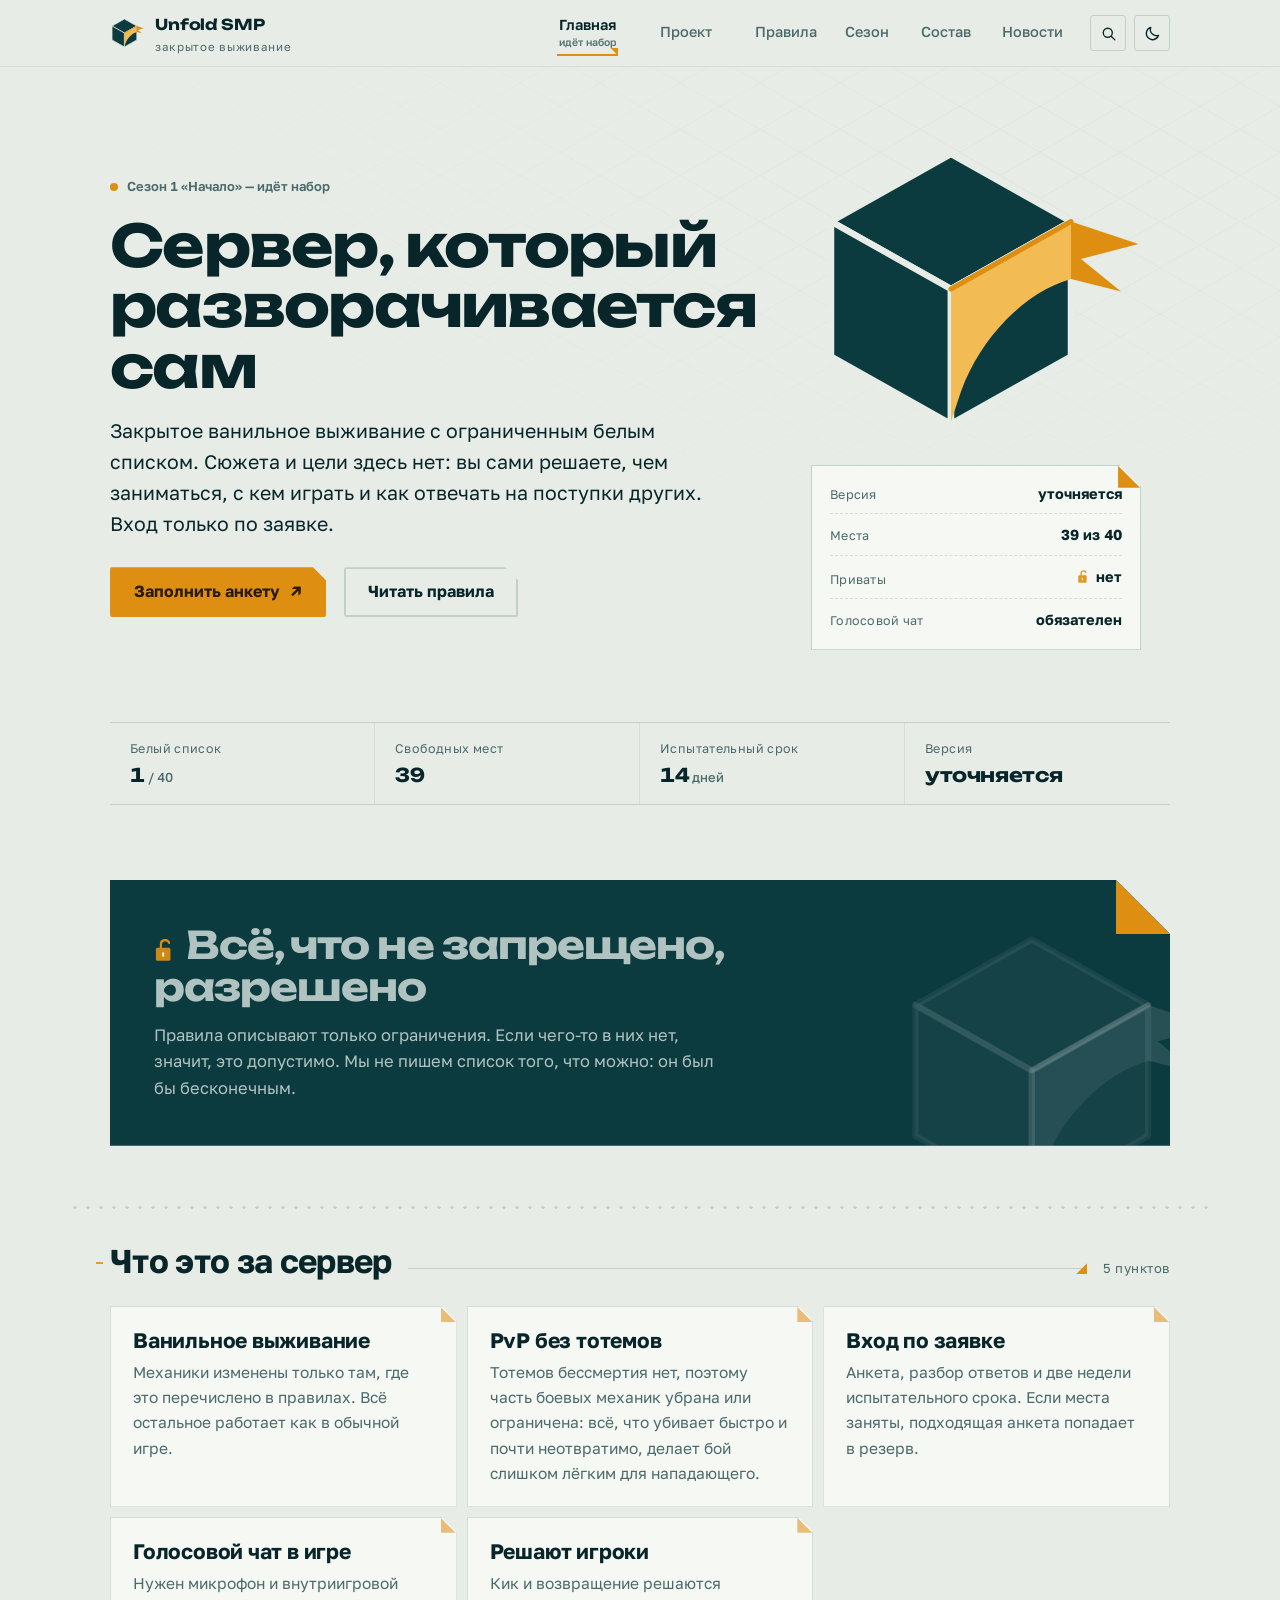
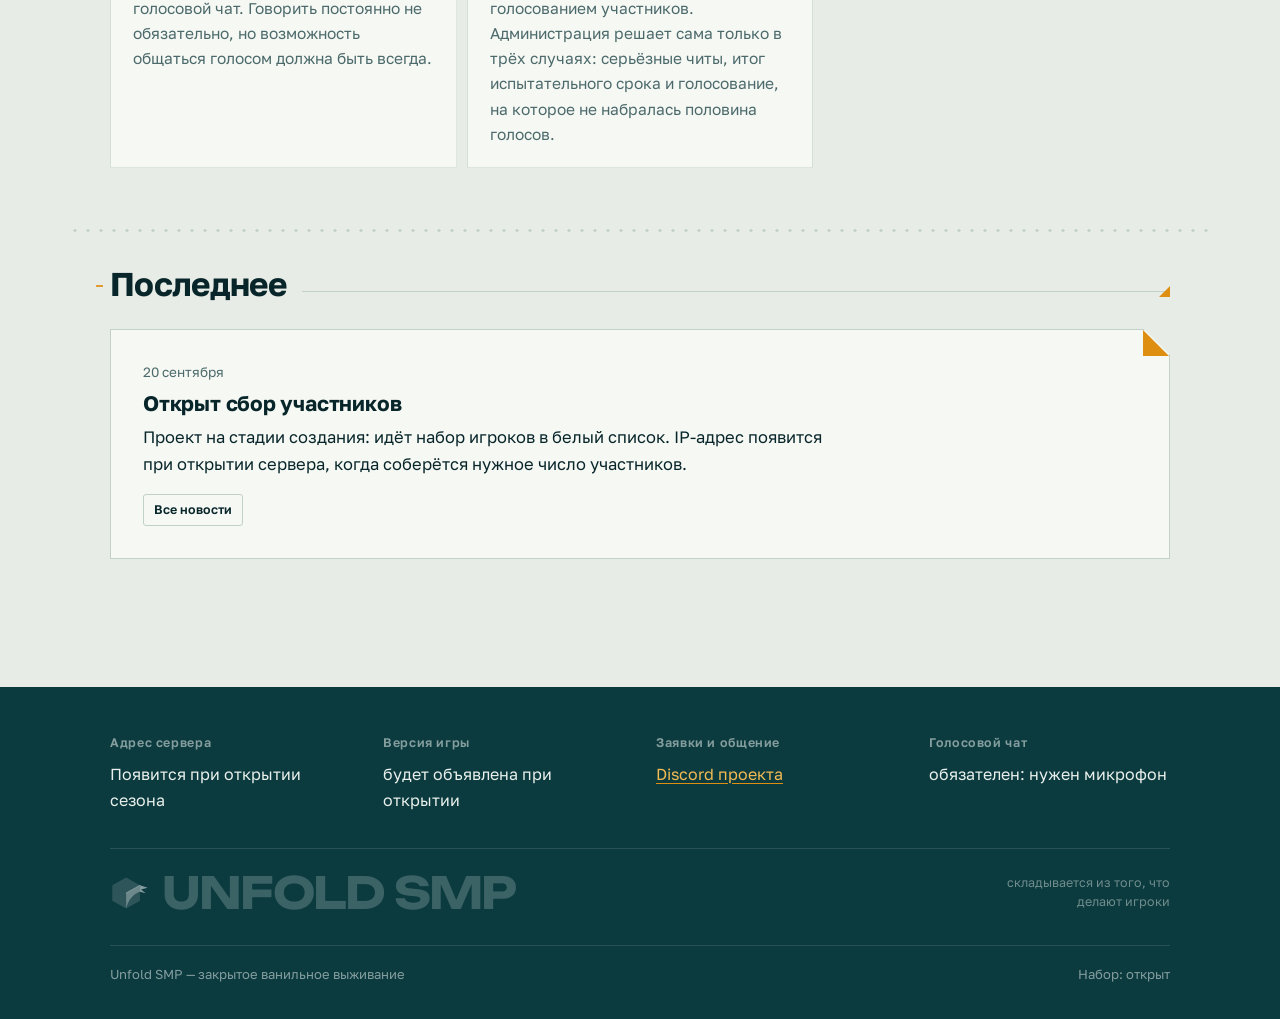
==== commit e6603831: "Add files via upload" ====
--- a/index.html
+++ b/index.html
@@ -5,7 +5,7 @@
 <meta name="viewport" content="width=device-width, initial-scale=1, viewport-fit=cover">
 <meta name="color-scheme" content="light dark">
 <title>Unfold SMP — закрытый ванильный сервер Minecraft по заявкам</title>
-<meta name="description" content="Unfold SMP — закрытый сервер Minecraft Java на 30–40 игроков: ванильное выживание без приватов, вход по заявке, особый PvP. Набор игроков в белый список.">
+<meta name="description" content="Unfold SMP — закрытый сервер Minecraft Java с ограниченным белым списком: ванильное выживание без приватов, вход по заявке, особый PvP. Набор игроков в белый список.">
 <meta name="robots" content="index, follow">
 <link rel="canonical" href="https://unfoldsmp.fun/">
 
@@ -13,7 +13,7 @@
 <meta property="og:type" content="website">
 <meta property="og:site_name" content="Unfold SMP">
 <meta property="og:title" content="Unfold SMP — закрытый ванильный сервер Minecraft по заявкам">
-<meta property="og:description" content="Закрытое ванильное выживание на 30–40 человек. Без приватов, особый PvP, вход только по заявке.">
+<meta property="og:description" content="Закрытое ванильное выживание с ограниченным белым списком. Без приватов, особый PvP, вход только по заявке.">
 <meta property="og:url" content="https://unfoldsmp.fun/">
 <meta property="og:locale" content="ru_RU">
 <meta property="og:image" content="https://unfoldsmp.fun/preview.png">
@@ -23,7 +23,7 @@
 <!-- Twitter Card: то же самое превью для X/Twitter -->
 <meta name="twitter:card" content="summary_large_image">
 <meta name="twitter:title" content="Unfold SMP — закрытый ванильный сервер Minecraft по заявкам">
-<meta name="twitter:description" content="Закрытое ванильное выживание на 30–40 человек. Без приватов, особый PvP, вход только по заявке.">
+<meta name="twitter:description" content="Закрытое ванильное выживание с ограниченным белым списком. Без приватов, особый PvP, вход только по заявке.">
 <meta name="twitter:image" content="https://unfoldsmp.fun/preview.png">
 
 <!-- structured data: помогает Google/Яндексу понять, что это за сайт -->
@@ -33,7 +33,7 @@
   "@type": "WebSite",
   "name": "Unfold SMP",
   "url": "https://unfoldsmp.fun/",
-  "description": "Закрытый ванильный сервер Minecraft Java на 30–40 игроков. Без приватов, особый PvP, вход только по заявке.",
+  "description": "Закрытый ванильный сервер Minecraft Java с ограниченным белым списком. Без приватов, особый PvP, вход только по заявке.",
   "inLanguage": "ru"
 }
 </script>
@@ -639,6 +639,42 @@
 .zone .zbody li span{color:var(--muted);line-height:1.5}
 .fieldnote{margin:14px 0 0;font-size:14px;color:var(--muted)}
 
+/* ── G2. правила листами ─────────────────────────────── */
+.sheet,.rchip{--k:var(--muted)}
+.sheet[data-kind="ban"],.sheet[data-kind="forbid"],.rchip[data-kind="ban"],.rchip[data-kind="forbid"]{--k:var(--rust)}
+.sheet[data-kind="change"],.rchip[data-kind="change"]{--k:var(--amber)}
+.sheet[data-kind="process"],.rchip[data-kind="process"]{--k:var(--ok)}
+.rnav{display:flex;flex-wrap:wrap;gap:8px;margin:0 0 20px}
+.rchip{appearance:none;-webkit-appearance:none;font:inherit;font-size:13.5px;font-weight:600;line-height:1.2;cursor:pointer;
+  color:var(--ink);background:var(--surface);border:1px solid var(--line);padding:8px 13px 8px 11px;
+  display:inline-flex;align-items:center;gap:9px;transition:border-color .2s,transform .2s}
+.rchip i{display:block;width:8px;height:8px;background:var(--k);transform:rotate(45deg);flex:0 0 auto}
+.rchip:hover{border-color:var(--amber);transform:translateY(-1px)}
+.rchip:focus-visible{outline:2px solid var(--focus);outline-offset:2px}
+.sheets{display:grid;gap:clamp(16px,2.4vw,24px)}
+.sheet{position:relative;background:var(--bg2);border:1px solid var(--line);border-left:4px solid var(--k);
+  padding:clamp(18px,2.6vw,26px) clamp(16px,2.8vw,30px);overflow:hidden;scroll-margin-top:86px;transform-origin:50% 0}
+.sheet::before{content:"";position:absolute;inset:0;pointer-events:none;opacity:.5;
+  background:repeating-linear-gradient(45deg,transparent 0 7px,color-mix(in srgb,var(--line) 55%,transparent) 7px 8px);
+  -webkit-mask-image:linear-gradient(180deg,#000,transparent 42%);mask-image:linear-gradient(180deg,#000,transparent 42%)}
+.sheet>*{position:relative;z-index:1}
+.sheet .shead{display:flex;align-items:baseline;gap:14px;flex-wrap:wrap}
+.sheet .sno{font-family:var(--f-d);font-weight:700;font-size:13px;letter-spacing:.06em;color:var(--k)}
+.sheet .shead h3{margin:0}
+.sheet .stag{margin-left:auto;font-size:11.5px;font-weight:700;letter-spacing:.05em;padding:3px 8px;border-radius:2px;
+  background:color-mix(in srgb,var(--k) 16%,transparent);color:color-mix(in srgb,var(--k) 78%,var(--ink))}
+.sheet .rnote{color:var(--muted);font-size:15.5px;margin:8px 0 0;max-width:64ch}
+.sheet .sitems{list-style:none;margin:16px 0 0;padding:0;display:grid;
+  grid-template-columns:repeat(auto-fit,minmax(min(100%,290px),1fr));gap:10px}
+.sheet .sitems li{background:var(--surface);border:1px solid var(--hair);padding:14px 16px;
+  display:grid;grid-template-columns:18px 1fr;gap:3px 12px;align-content:start}
+.sheet .sitems li .cube{grid-row:span 2;width:13px;height:14px;margin-top:5px}
+.sheet .sitems li b{font-size:15.5px;font-weight:700;line-height:1.35}
+.sheet .sitems li span{color:var(--muted);font-size:15px;line-height:1.5}
+/* лист разворачивается сильнее, чем мелкие элементы, и без задержки по номеру */
+.sheet.rv{transform:perspective(1100px) rotateX(-34deg) translateY(20px);transition-delay:0s}
+.sheet.rv.in{transform:none}
+
 /* ══════ V3: правка интерфейса — «лист бумаги» доведён до конца ══════ */
 
 /* заголовок раздела: короткая янтарная риска перед названием вместо номера */
@@ -875,8 +911,9 @@
   ui {navTransition, rulesView}    — НЕОБЯЗАТЕЛЬНО, выбор варианта оформления:
               navTransition: "cube" (по умолчанию — страницы сворачиваются в грань куба)
               или "curtain" (старый занавес из панелей);
-              rulesView: "field" (по умолчанию — правила как открытое поле с зонами)
-              или "list" (старый список групп). Данные правил в обоих видах одни и те же.
+              rulesView: "sheets" (по умолчанию — правила листами: всё открыто, листы разворачиваются
+              при прокрутке, сверху строка быстрого перехода), "field" (открытое поле с раскрывающимися
+              зонами) или "list" (старый список групп). Данные правил во всех видах одни и те же.
   showMembers                      — не используется, оставь как есть
   features[]  {t, d, icon}         — блоки «Что это за сервер» (заголовок, описание).
               icon — НЕОБЯЗАТЕЛЬНО: "unlock" рисует значок открытого замка (мотив «нет приватов»).
@@ -916,8 +953,7 @@
             золотая рамка и подсветка, значок ♛ у ника и огромная золотая корона
             на фоне под текстом и под 3D-персонажем. Ставится одному человеку.
   elytra  — НЕОБЯЗАТЕЛЬНО, true/false: показать или спрятать значок элитры у роли.
-            По умолчанию значок есть у роли player (элитра выдаётся после
-            испытательного срока) и отсутствует у остальных.
+            По умолчанию значок есть у роли player и отсутствует у остальных.
   id      — уникальная строка, удобно "m-" + ник в нижнем регистре
   Про испытательный срок: у роли trial сайт сам считает «день N из probationDays»
   по полю since и тем же сильнее отгибает янтарный уголок карточки. Когда срок вышел,
@@ -956,7 +992,7 @@
   (тогда на новости будет штамп «действует с …»).
 • Переключить навигацию на старую анимацию: site.ui.navTransition = "curtain".
   Вернуть новую: "cube". Больше ничего менять не нужно, обе живут в коде рядом.
-• Переключить правила на старый список: site.ui.rulesView = "list". Вернуть поле: "field".
+• Переключить вид правил: site.ui.rulesView = "sheets" | "field" | "list". Данные те же, меняется только оформление.
 • Изменить пороги голосования: site.vote (quorum, threshold, days) + текст правила
   «Голосование о кике» + запись в news с rule: true.
 • Новость: добавь объект в news (date — сегодня, если не сказано иное).
@@ -977,7 +1013,7 @@
 ═══════════════════════════════════════════════════════════════════════
 -->
 <div id="app"></div>
-<script id="state" type="application/json">{"v": 4, "demo": false, "site": {"name": "Unfold SMP", "tagline": "Сервер, который разворачивается сам", "lead": "Закрытое ванильное выживание на 30–40 человек. Сюжета и цели здесь нет: вы сами решаете, чем заниматься, с кем играть и как отвечать на поступки других. Вход только по заявке.", "about": "Небольшой закрытый сервер с ограниченным белым списком. Попасть сюда можно только по заявке. Здесь нет заданной цели или сюжета: игроки сами решают, чем заниматься и с кем.\n\nСервер работает как обычное выживание. Всё, что не описано в правилах, работает так, как в ванильной игре. Приватов на территорию и сундуки нет: вещи и постройки защищаете вы сами.\n\nРеагировать на поступки других игроков так, как вы считаете нужным, могут сами игроки. Администрация вмешивается только тогда, когда нарушено что-то из правил.", "principleTitle": "Всё, что не запрещено, разрешено", "principleText": "Правила описывают только ограничения. Если чего-то в них нет, значит, это допустимо. Мы не пишем список того, что можно: он был бы бесконечным.", "discordUrl": "https://discord.gg/q4jjRUWCEz", "serverIp": "", "showIp": false, "gameVersion": "", "banner": "", "bannerOn": false, "showMembers": true, "probationDays": 14, "features": [{"t": "Ванильное выживание", "d": "Никаких плагинов на механики. Всё, что не описано в правилах, работает как в обычной игре."}, {"t": "Ни одного привата", "d": "Ни территория, ни сундуки не защищены технически. Постройки и вещи защищаете вы сами — стенами, расположением или договорённостями.", "icon": "unlock"}, {"t": "PvP без тотемов", "d": "Часть боевых механик убрана или ограничена, чтобы бой оставался долгим и решаемым, а не заканчивался одним ударом."}, {"t": "Вход по заявке", "d": "Анкета, разбор ответов и две недели испытательного срока. Если места заняты, подходящая анкета попадает в резерв."}, {"t": "Голосовой чат в игре", "d": "Нужен микрофон и внутриигровой голосовой чат. Говорить постоянно не обязательно, но возможность общаться голосом должна быть всегда."}, {"t": "Решают игроки", "d": "Кик и возвращение решаются голосованием участников, а не единолично администрацией."}], "steps": [{"t": "Заполните анкету", "d": "Она заполняется до входа. В ней несколько вопросов о том, как вы поступили бы в спорных игровых ситуациях. Правильных ответов нет — нам важно понять, как вы думаете."}, {"t": "Дождитесь решения", "d": "Администрация читает анкеты и добавляет принятых игроков в белый список. Если анкета подходит, а свободных мест нет, вы попадаете в резерв и ждёте, пока место освободится."}, {"t": "Пройдите испытательный срок", "d": "После принятия заявки вы сразу попадаете в белый список, но первые две недели считаются испытательными. По их итогам администрация решает, остаётесь ли вы на сервере."}, {"t": "Получите элитру", "d": "После испытательного срока вы становитесь полноценным участником и получаете именную элитру."}], "rules": [{"id": "r-pvp-ban", "kind": "ban", "title": "Запрещено в бою", "note": "Ниже перечислено то, что в PvP запрещено или изменено. Всё остальное работает как обычно.", "items": [{"t": "Эндер-жемчуг", "d": "Нельзя использовать, чтобы уйти от боя или сбежать из него."}, {"t": "Стазис-камеры", "d": "Нельзя использовать, чтобы выйти из PvP."}, {"t": "Кристаллы Края", "d": "На сервере они есть и добываются, но применять их в PvP нельзя."}, {"t": "Якоря возрождения", "d": "Запрещены как боевое средство."}, {"t": "Атаки булавой с элитры", "d": "Удар булавой в падении с элитры не допускается."}]}, {"id": "r-pvp-change", "kind": "change", "title": "Изменено на сервере", "note": "Причина у всего одна: без тотемов всё, что убивает быстро и почти неотвратимо, делает бой слишком лёгким для нападающего.", "items": [{"t": "Кулдаун на булаву и рывок копья", "d": "Оба действия нельзя повторять подряд."}, {"t": "Нет зачарованных золотых яблок", "d": "Обычные яблоки остаются."}, {"t": "Нет заговора огня и воспламенения", "d": "И никаких зачарований на булаву. Исключение — предметы, найденные в мире."}, {"t": "Нет тотемов бессмертия", "d": "Смерть в бою окончательна."}]}, {"id": "r-items", "kind": "item", "title": "Особые предметы", "note": "", "items": [{"t": "Элитры", "d": "На сервере ровно столько элитр, сколько игроков. Свою вы получаете после испытательного срока. На каждой стоит подпись владельца, поэтому чужая элитра всегда видна как чужая."}, {"t": "Неуничтожаемые предметы", "d": "Элитры и уникальные предметы, найденные в мире, нельзя сжечь, взорвать или уничтожить другим способом. Если их выбросить, они не исчезнут. Они только переходят из рук в руки."}, {"t": "Если игрок уходит", "d": "Всё, что нельзя получить иначе — элитры, яйцо дракона, уникальные предметы — остаётся на сервере и возвращается другим участникам. Если игрок ушёл сразу после кражи, чтобы не возвращать украденное, оно тоже возвращается. Если ушёл по другой причине, украденное остаётся у него."}]}, {"id": "r-forbidden", "kind": "forbid", "title": "Что недопустимо", "note": "", "items": [{"t": "Гриф ради грифа", "d": "Разрушения и конфликты ради самих разрушений и конфликтов, без повода и без связи с тем, что происходит между игроками."}, {"t": "Бессмысленное или бессрочное запирание", "d": "Запирать игрока можно, если для этого есть причина. Но у него должен оставаться выход: договориться или попробовать выбраться самому. Оценивается по контексту."}, {"t": "Уход с украденным", "d": "Если игрок покинул проект сразу после кражи, чтобы не возвращать украденное, оно возвращается. Это считается грифом ради грифа."}, {"t": "Травля вне игры", "d": "Если человека начинают травить в Discord за то, что он сделал на сервере, это нарушение. Подколки и оскорбления остаются частью общения, если это не превращается в давление на одного человека и не продолжается после конца конфликта."}, {"t": "Читы, дюп и эксплойты", "d": "Серьёзные читы (например, килаура) ведут к бану сразу, без голосования. Остальные случаи зависят от того, насколько пострадал сервер."}]}, {"id": "r-process", "kind": "process", "title": "Споры и последствия", "note": "", "items": [{"t": "Доверенные участники", "d": "Администратор может назначить нескольких игроков, которые помогают разбирать спорные ситуации. Тот, кто сам замешан в конфликте, в его разборе не участвует."}, {"t": "Голосование о кике", "d": "Голосуют все участники, кроме обвиняемого. Воздержавшиеся не учитываются. Чтобы голосование состоялось, должна проголосовать хотя бы половина участников. Для кика нужно 65% голосов «за» и больше. Если за три дня набралось меньше половины голосов, решение принимает администрация."}, {"t": "Возвращение", "d": "Исключённого или забаненного можно вернуть, если этого хочет большинство. Возвращение одноразовое: любое новое нарушение после него закрывает дорогу насовсем."}, {"t": "Правила не действуют задним числом", "d": "Если игрок сделал то, о чём в правилах ничего не было, его за это не исключают. Администрация может дополнять правила по ходу игры: каждое новое правило публикуется в новостях с датой и действует только с этой даты. Если поступок был масштабным и мир можно откатить, его откатывают. Если нет, последствия остаются на игроках."}]}], "vote": {"quorum": 50, "threshold": 65, "days": 3}, "ui": {"navTransition": "cube", "rulesView": "field", "extras": {"palette": true, "totop": true, "seams": true, "titles": true, "navhint": true, "grain": true, "tilt": true}}, "reserveTitle": "Мест нет? Заявку всё равно стоит подать", "reserveText": "Места освобождаются: кто-то не проходит испытательный срок, кого-то исключают по итогам голосования, кто-то уходит сам. Резерв нужен, чтобы такое место не пустовало, а доставалось тому, кто уже подал заявку и подошёл. Подайте анкету, даже если сейчас все места заняты."}, "season": {"number": 1, "name": "Начало", "phase": "recruit", "recruitOpen": true, "recruitFrom": "2026-09-20", "recruitTo": "", "startAt": "", "endAt": "", "maxPlayers": 40, "reserve": true}, "members": [{"id": "m-whomeaw", "nick": "whomeaw", "role": "admin", "roleLabel": "Администратор · Игрок", "crown": true, "about": "", "since": "", "color": "", "status": "full"}], "news": [{"id": "n1", "date": "2026-09-20", "title": "Открыт сбор участников", "text": "Проект на стадии создания: идёт набор игроков в белый список. IP-адрес появится при открытии сервера.", "rule": false}]}</script>
+<script id="state" type="application/json">{"v": 4, "demo": false, "site": {"name": "Unfold SMP", "tagline": "Сервер, который разворачивается сам", "lead": "Закрытое ванильное выживание с ограниченным белым списком. Сюжета и цели здесь нет: вы сами решаете, чем заниматься, с кем играть и как отвечать на поступки других. Вход только по заявке.", "about": "Небольшой закрытый сервер с ограниченным белым списком. Попасть сюда можно только по заявке. Здесь нет заданной цели или сюжета: игроки сами решают, чем заниматься и с кем.\n\nСервер работает как обычное выживание. Всё, что не описано в правилах, работает так, как в ванильной игре. Приватов на территорию и сундуки нет: вещи и постройки защищаете вы сами.\n\nРеагировать на поступки других игроков так, как вы считаете нужным, могут сами игроки. Администрация вмешивается только тогда, когда нарушено что-то из правил.", "principleTitle": "Всё, что не запрещено, разрешено", "principleText": "Правила описывают только ограничения. Если чего-то в них нет, значит, это допустимо. Мы не пишем список того, что можно: он был бы бесконечным.", "discordUrl": "https://discord.gg/q4jjRUWCEz", "serverIp": "", "showIp": false, "gameVersion": "", "banner": "", "bannerOn": false, "showMembers": true, "probationDays": 14, "features": [{"t": "Ванильное выживание", "d": "Механики изменены только там, где это перечислено в правилах. Всё остальное работает как в обычной игре."}, {"t": "PvP без тотемов", "d": "Тотемов бессмертия нет, поэтому часть боевых механик убрана или ограничена: всё, что убивает быстро и почти неотвратимо, делает бой слишком лёгким для нападающего."}, {"t": "Вход по заявке", "d": "Анкета, разбор ответов и две недели испытательного срока. Если места заняты, подходящая анкета попадает в резерв."}, {"t": "Голосовой чат в игре", "d": "Нужен микрофон и внутриигровой голосовой чат. Говорить постоянно не обязательно, но возможность общаться голосом должна быть всегда."}, {"t": "Решают игроки", "d": "Кик и возвращение решаются голосованием участников. Администрация решает сама только в трёх случаях: серьёзные читы, итог испытательного срока и голосование, на которое не набралась половина голосов."}], "steps": [{"t": "Заполните анкету", "d": "Она заполняется до входа. В ней несколько вопросов о том, как вы поступили бы в спорных игровых ситуациях. Правильных ответов нет — нам важно понять, как вы думаете."}, {"t": "Дождитесь решения", "d": "Администрация читает анкеты и добавляет принятых игроков в белый список. Если анкета подходит, а свободных мест нет, вы попадаете в резерв и ждёте, пока место освободится."}, {"t": "Пройдите испытательный срок", "d": "После принятия заявки вы сразу попадаете в белый список, но первые две недели считаются испытательными. По их итогам администрация решает, остаётесь ли вы на сервере."}], "rules": [{"id": "r-pvp-ban", "kind": "ban", "title": "Запрещено в бою", "note": "Ниже перечислено то, что в PvP запрещено или изменено. Всё остальное работает как обычно.", "items": [{"t": "Эндер-жемчуг", "d": "Нельзя использовать, чтобы уйти от боя или сбежать из него."}, {"t": "Стазис-камеры", "d": "Нельзя использовать, чтобы выйти из PvP."}, {"t": "Кристаллы Края", "d": "На сервере они есть и добываются, но применять их в PvP нельзя."}, {"t": "Якоря возрождения", "d": "Запрещены как боевое средство."}, {"t": "Атаки булавой с элитры", "d": "Удар булавой в падении с элитры не допускается."}]}, {"id": "r-pvp-change", "kind": "change", "title": "Изменено на сервере", "note": "Причина у всего одна: без тотемов всё, что убивает быстро и почти неотвратимо, делает бой слишком лёгким для нападающего.", "items": [{"t": "Кулдаун на булаву и рывок копья", "d": "После применения нужно подождать, прежде чем повторить действие."}, {"t": "Нет зачарованных золотых яблок", "d": "Обычные яблоки остаются."}, {"t": "Нет заговора огня и воспламенения", "d": "И никаких зачарований на булаву. Исключение — предметы, найденные в мире."}, {"t": "Нет тотемов бессмертия", "d": "Их нет на сервере совсем, не только в бою."}]}, {"id": "r-items", "kind": "item", "title": "Особые предметы", "note": "", "items": [{"t": "Элитры", "d": "На сервере ровно столько элитр, сколько игроков. На каждой стоит подпись владельца, поэтому чужая элитра всегда видна как чужая."}, {"t": "Неуничтожаемые предметы", "d": "Элитры и уникальные предметы, найденные в мире, нельзя сжечь, взорвать или уничтожить другим способом. Если их выбросить, они не исчезнут. Они только переходят из рук в руки."}, {"t": "Если игрок уходит", "d": "Всё, что нельзя получить иначе — элитры, яйцо дракона, уникальные предметы — остаётся на сервере и возвращается другим участникам. Если игрок ушёл сразу после кражи, чтобы не возвращать украденное, оно тоже возвращается. Если ушёл по другой причине, украденное остаётся у него."}]}, {"id": "r-forbidden", "kind": "forbid", "title": "Что недопустимо", "note": "", "items": [{"t": "Гриф ради грифа", "d": "Разрушения и конфликты ради самих разрушений и конфликтов, без повода и без связи с тем, что происходит между игроками."}, {"t": "Бессмысленное или бессрочное запирание", "d": "Запирать игрока можно, если для этого есть причина. Но у него должен оставаться выход: договориться или попробовать выбраться самому. Оценивается по контексту."}, {"t": "Уход с украденным", "d": "Уход сразу после кражи, чтобы не возвращать украденное, считается грифом ради грифа. Что происходит с украденным, описано в пункте «Если игрок уходит»."}, {"t": "Травля вне игры", "d": "Если человека начинают травить в Discord за то, что он сделал на сервере, это нарушение. Подколки и оскорбления остаются частью общения, если это не превращается в давление на одного человека и не продолжается после конца конфликта."}, {"t": "Читы, дюп и эксплойты", "d": "Серьёзные читы (например, килаура) ведут к бану сразу, без голосования. Остальные случаи зависят от того, насколько пострадал сервер."}]}, {"id": "r-process", "kind": "process", "title": "Споры и последствия", "note": "", "items": [{"t": "Доверенные участники", "d": "Администратор может назначить нескольких игроков, которые помогают разбирать спорные ситуации. Тот, кто сам замешан в конфликте, в его разборе не участвует."}, {"t": "Голосование о кике", "d": "Голосуют все участники, кроме обвиняемого. Воздержавшиеся не учитываются. Чтобы голосование состоялось, должна проголосовать хотя бы половина участников. Для кика нужно не менее 65% голосов «за». Если за три дня набралось меньше половины голосов, решение принимает администрация."}, {"t": "Возвращение", "d": "Исключённого или забаненного можно вернуть, если этого хочет большинство. Возвращение одноразовое: любое новое нарушение после него закрывает дорогу насовсем."}, {"t": "Правила не действуют задним числом", "d": "Если игрок сделал то, о чём в правилах ничего не было, его за это не исключают. Администрация может дополнять правила по ходу игры: каждое новое правило публикуется в новостях с датой и действует только с этой даты. Если поступок был масштабным и мир можно откатить, его откатывают. Если нет, последствия остаются на игроках."}]}], "vote": {"quorum": 50, "threshold": 65, "days": 3}, "ui": {"navTransition": "cube", "rulesView": "sheets", "extras": {"palette": true, "totop": true, "seams": true, "titles": true, "navhint": true, "grain": true, "tilt": true}}, "reserveTitle": "Мест нет? Заявку всё равно стоит подать", "reserveText": "Места освобождаются: кто-то не проходит испытательный срок, кого-то исключают по итогам голосования, кто-то уходит сам. Резерв нужен, чтобы такое место не пустовало, а доставалось тому, кто уже подал заявку и подошёл. Подайте анкету, даже если сейчас все места заняты."}, "season": {"number": 1, "name": "Начало", "phase": "recruit", "recruitOpen": true, "recruitFrom": "2026-09-20", "recruitTo": "", "startAt": "", "endAt": "", "maxPlayers": 40, "reserve": true}, "members": [{"id": "m-whomeaw", "nick": "whomeaw", "role": "admin", "roleLabel": "Администратор · Игрок", "crown": true, "about": "", "since": "", "color": "", "status": "full"}], "news": [{"id": "n1", "date": "2026-09-20", "title": "Открыт сбор участников", "text": "Проект на стадии создания: идёт набор игроков в белый список. IP-адрес появится при открытии сервера, когда соберётся нужное число участников.", "rule": false}]}</script>
 <script id="code">(function () {
   'use strict';
 
@@ -1463,7 +1499,7 @@
 
   /* ═══ правила ═══ */
   function cubeGlyph(kind) {
-    var col = { ban: 'var(--rust)', forbid: 'var(--rust)', change: 'var(--amber)', item: 'var(--deep)', process: 'var(--ok)' }[kind] || 'var(--muted)';
+    var col = { ban: 'var(--rust)', forbid: 'var(--rust)', change: 'var(--amber)', item: 'var(--muted)', process: 'var(--ok)' }[kind] || 'var(--muted)';
     var r = s('svg', { class: 'cube', viewBox: '0 0 12 13', 'aria-hidden': 'true' });
     r.appendChild(s('polygon', { points: '6,0 12,3.2 6,6.5 0,3.2', fill: col, opacity: .95 }));
     r.appendChild(s('polygon', { points: '0,3.2 6,6.5 6,13 0,9.7', fill: col, opacity: .55 }));
@@ -1491,10 +1527,10 @@
         h('p', { text: s0.principleText }),
         h('div', { class: 'bgcube' }, markSVG({ ghost: true })))
     ));
-    /* вид правил выбирается одним словом в JSON: site.ui.rulesView = "list" | "field" */
-    var mode = (s0.ui && s0.ui.rulesView) || 'field';
+    /* вид правил выбирается одним словом в JSON: site.ui.rulesView = "sheets" | "field" | "list" */
+    var mode = (s0.ui && s0.ui.rulesView) || 'sheets';
     var body = h('section', { class: 'sec' }, h('div', { class: 'wrap' },
-      mode === 'list' ? rulesList(s0) : rulesField(s0)));
+      mode === 'list' ? rulesList(s0) : mode === 'field' ? rulesField(s0) : rulesSheets(s0)));
     var vote = h('section', { class: 'sec' }, h('div', { class: 'wrap' },
       sechead('Голосование о кике', 'посчитайте сами'),
       voteBox()));
@@ -1718,7 +1754,7 @@
         pr.over ? null : h('i', null, fill));
       if (!pr.over) setTimeout(function () { fill.style.width = pr.pct + '%'; }, 90);
     }
-    /* элитра выдаётся после испытательного срока: по умолчанию у роли player,
+    /* значок элитры: по умолчанию у роли player,
        принудительно включается/выключается полем members[].elytra */
     var showEly = m.elytra === true || (m.elytra !== false && m.role === 'player');
     var roleEl = h('span', { class: 'rl' + (m.role === 'admin' ? ' adm' : m.role === 'trusted' ? ' tru' : '') },
@@ -2105,6 +2141,36 @@
   }
 
 
+  /* ═══ G2. правила, вариант В: листы ═══
+     Всё открыто сразу, без кликов. Каждая группа — отдельный лист, который разворачивается вокруг
+     верхней кромки при прокрутке (общий механизм проявления setupReveal). Сверху строка-указатель:
+     нажатие прокручивает к нужной группе. Включается site.ui.rulesView = "sheets". */
+  function rulesSheets(s0) {
+    var groups = s0.rules || [], els = [];
+    var nav = h('nav', { class: 'rnav', 'aria-label': 'Разделы правил' }, groups.map(function (g, i) {
+      return h('button', {
+        type: 'button', class: 'rchip', 'data-kind': g.kind,
+        onclick: function () {
+          if (els[i]) els[i].scrollIntoView({ behavior: reduced ? 'auto' : 'smooth', block: 'start' });
+        }
+      }, h('i', { 'aria-hidden': 'true' }), g.title);
+    }));
+    var list = h('div', { class: 'sheets' }, groups.map(function (g, i) {
+      var el = h('article', { class: 'sheet', 'data-kind': g.kind },
+        h('div', { class: 'shead' },
+          h('span', { class: 'sno', 'aria-hidden': 'true', text: (i < 9 ? '0' : '') + (i + 1) }),
+          h('h3', { class: 'h-m', text: g.title }),
+          h('span', { class: 'stag', text: KIND_TAG[g.kind] || '' })),
+        g.note ? h('p', { class: 'rnote', text: g.note }) : null,
+        h('ul', { class: 'sitems' }, (g.items || []).map(function (it) {
+          return h('li', null, cubeGlyph(g.kind), h('b', { text: it.t }), h('span', { text: it.d }));
+        })));
+      els.push(el);
+      return el;
+    }));
+    return h('div', null, nav, list);
+  }
+
   /* ╔═══════════════ V3-БЛОКИ: дополнения поверх версии 2 ═══════════════╗
      Каждый блок ниже — самостоятельная надстройка. Он ничего не переписывает в старом коде,
      только добавляет своё. Выключается одним значением в JSON: site.ui.extras.<имя> = false.
@@ -3497,7 +3563,7 @@
 
   /* ═══ проявление при прокрутке ═══ */
   var io = null, revealTimers = [];
-  var REVEAL = '.sechead,.grid2>div,.ritems li,.rgroup>.rhead,.zone,.votebox,.mcard,.news li,.steps li,.fold,.principle,.empty,.stats div,.facepile>*';
+  var REVEAL = '.sechead,.grid2>div,.ritems li,.rgroup>.rhead,.zone,.sheet,.votebox,.mcard,.news li,.steps li,.fold,.principle,.empty,.stats div,.facepile>*';
   function setupReveal(root, still) {
     if (io) { io.disconnect(); io = null; }
     if (revealTimers.length) { revealTimers.forEach(clearTimeout); revealTimers = []; }
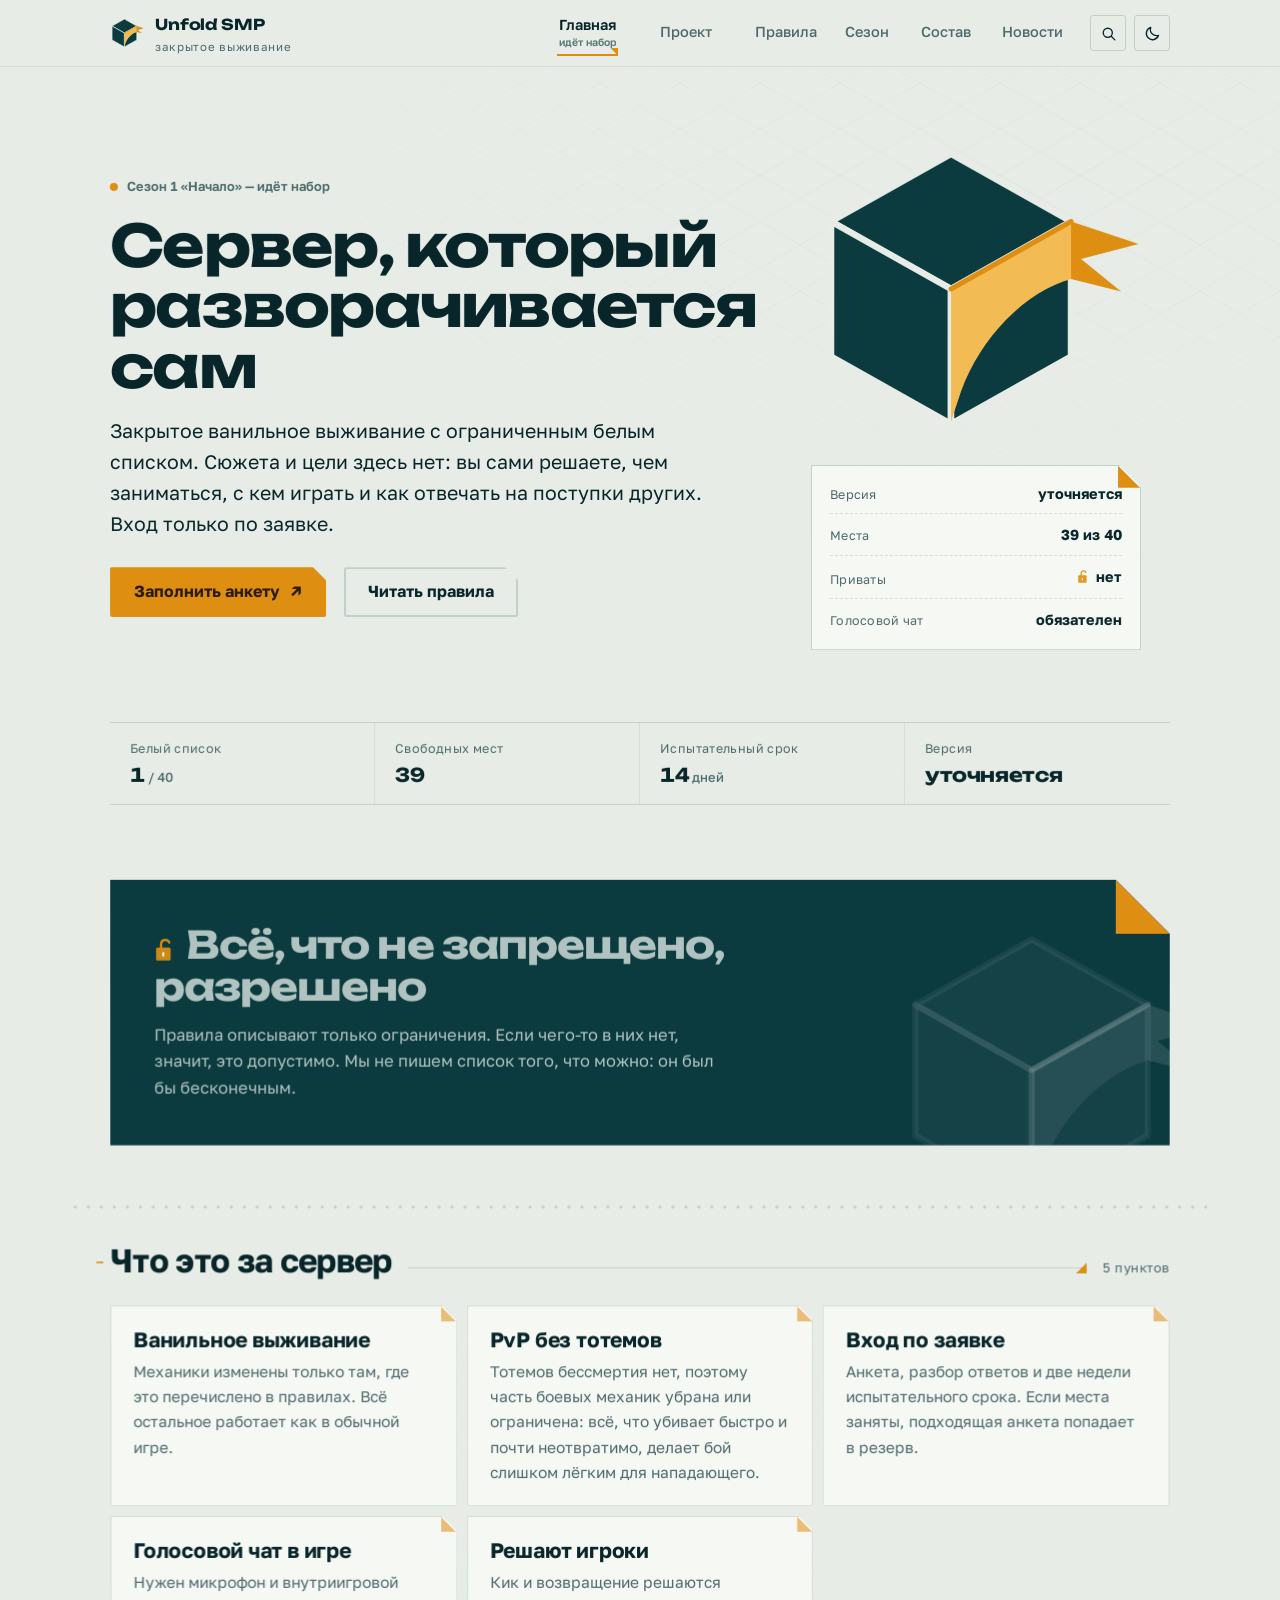
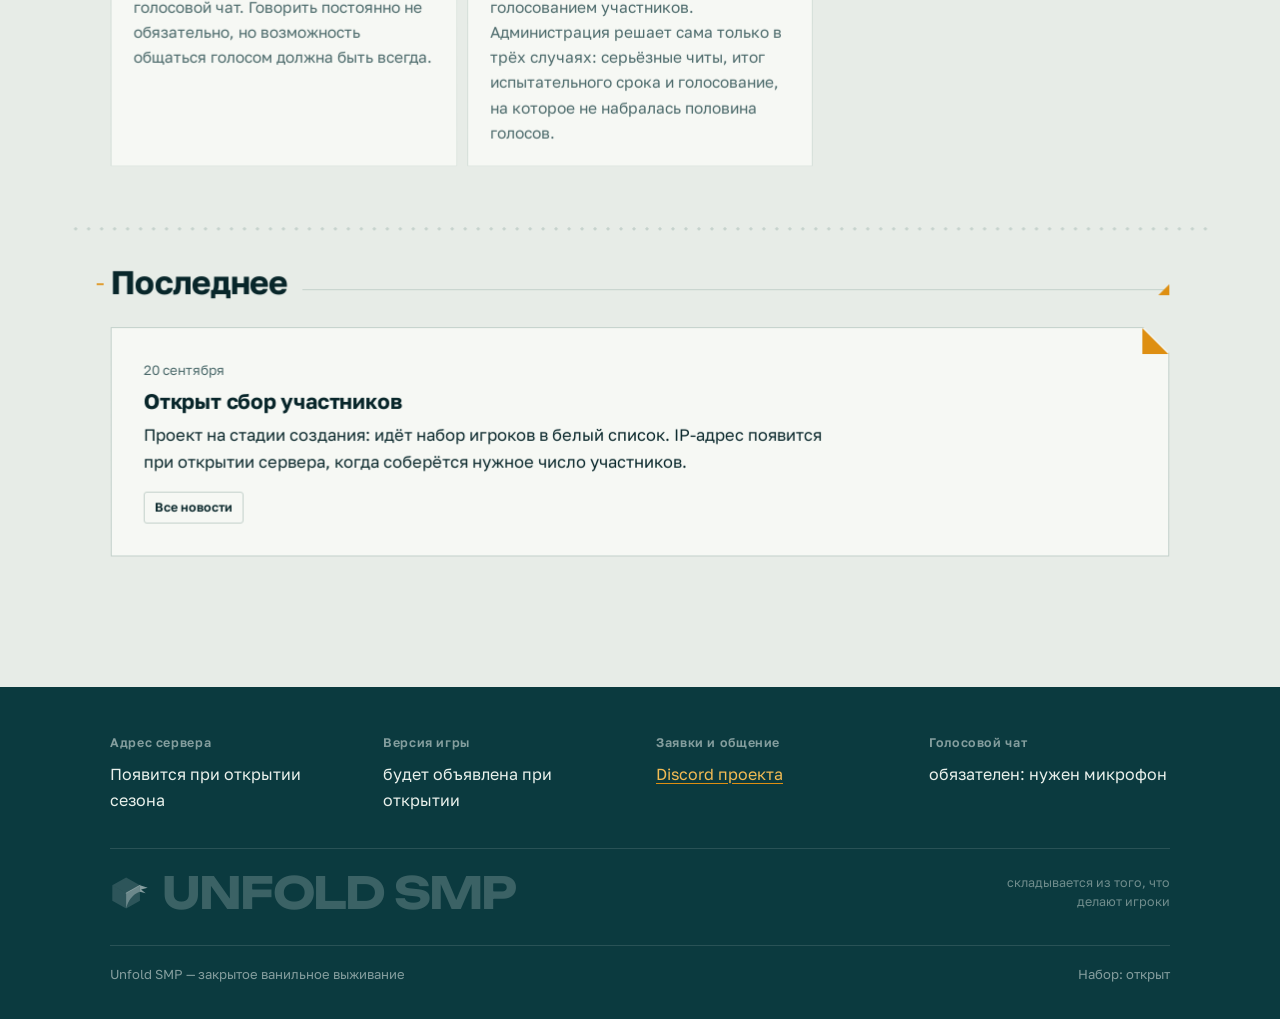
==== commit 342b0513: "Add files via upload" ====
--- a/index.html
+++ b/index.html
@@ -844,6 +844,8 @@
   .ui-tilt .votebox:hover,.ui-tilt .herocard:hover{transform:none!important}
 }
 </style>
+<script>document.documentElement.setAttribute("data-js","1");</script>
+<style id="snapshot-css">html[data-js] #snapshot{display:none!important}#snapshot{max-width:760px;margin:0 auto;padding:24px 18px 48px}#snapshot a{color:inherit}#snapshot h2{margin:1.6em 0 .5em}#snapshot h3{margin:1.2em 0 .4em}</style>
 </head>
 <body>
 <!--
@@ -859,7 +861,7 @@
 из этого JSON, поэтому для обычных просьб нужно править только его.
 
 КАК РАБОТАТЬ
-1. Правь ТОЛЬКО JSON в #state. CSS и код скрипта (тег script с id="code") не трогай, пока
+1. Правь JSON в #state и (см. п. 7) блок snapshot. CSS и код скрипта (тег script с id="code") не трогай, пока
    владелец прямо не попросил изменить дизайн, анимации или поведение.
 2. JSON должен остаться валидным: двойные кавычки, без комментариев, без
    запятой после последнего элемента. Перевод строки внутри строки пишется
@@ -873,6 +875,13 @@
 5. Все даты — строго формата ГГГГ-ММ-ДД (например 2026-09-20).
 6. Сайт сам считает день сезона, остаток дней, заполненность мест и
    свободные места. Эти числа руками не пиши.
+7. СТАТИЧЕСКАЯ КОПИЯ ДЛЯ ЧИТАТЕЛЕЙ БЕЗ JAVASCRIPT. Сразу под контейнером app лежит блок с id="snapshot":
+   обычный HTML-текст всего сайта (проект, правила, как попасть, сезон, состав, новости). Он нужен, чтобы
+   ИИ-помощники, поисковики и боты, которые не выполняют скрипты, могли прочитать сайт. Людям с включённым
+   JavaScript он не виден (его прячет правило в теге style с id="snapshot-css"), скрипт сайта его не читает.
+   ПОСЛЕ ЛЮБОЙ ПРАВКИ #state, которая меняет видимые тексты, правила, состав, новости, сезон, ссылку на Discord,
+   IP или версию игры, обнови те же места в snapshot вручную, чтобы они совпадали с #state. Иначе бот увидит
+   устаревшую версию. Блок не удаляй и разметку из #state в него не переноси.
 
 СХЕМА ДАННЫХ
 site
@@ -1013,6 +1022,85 @@
 ═══════════════════════════════════════════════════════════════════════
 -->
 <div id="app"></div>
+<div id="snapshot" lang="ru">
+<!-- STATIC-SNAPSHOT: копия текста сайта для читателей без JavaScript. Должна совпадать с #state. -->
+<article>
+<h1>Unfold SMP — Сервер, который разворачивается сам</h1>
+<p>Закрытое ванильное выживание с ограниченным белым списком. Сюжета и цели здесь нет: вы сами решаете, чем заниматься, с кем играть и как отвечать на поступки других. Вход только по заявке.</p>
+<p>Unfold SMP — закрытый сервер Minecraft Java с ограниченным белым списком: ванильное выживание без приватов, вход по заявке, особый PvP.</p>
+<h2>Проект</h2>
+<p>Небольшой закрытый сервер с ограниченным белым списком. Попасть сюда можно только по заявке. Здесь нет заданной цели или сюжета: игроки сами решают, чем заниматься и с кем.</p>
+<p>Сервер работает как обычное выживание. Всё, что не описано в правилах, работает так, как в ванильной игре. Приватов на территорию и сундуки нет: вещи и постройки защищаете вы сами.</p>
+<p>Реагировать на поступки других игроков так, как вы считаете нужным, могут сами игроки. Администрация вмешивается только тогда, когда нарушено что-то из правил.</p>
+<h3>Всё, что не запрещено, разрешено</h3>
+<p>Правила описывают только ограничения. Если чего-то в них нет, значит, это допустимо. Мы не пишем список того, что можно: он был бы бесконечным.</p>
+<h2>Что это за сервер</h2>
+<ul>
+<li><strong>Ванильное выживание.</strong> Механики изменены только там, где это перечислено в правилах. Всё остальное работает как в обычной игре.</li>
+<li><strong>PvP без тотемов.</strong> Тотемов бессмертия нет, поэтому часть боевых механик убрана или ограничена: всё, что убивает быстро и почти неотвратимо, делает бой слишком лёгким для нападающего.</li>
+<li><strong>Вход по заявке.</strong> Анкета, разбор ответов и две недели испытательного срока. Если места заняты, подходящая анкета попадает в резерв.</li>
+<li><strong>Голосовой чат в игре.</strong> Нужен микрофон и внутриигровой голосовой чат. Говорить постоянно не обязательно, но возможность общаться голосом должна быть всегда.</li>
+<li><strong>Решают игроки.</strong> Кик и возвращение решаются голосованием участников. Администрация решает сама только в трёх случаях: серьёзные читы, итог испытательного срока и голосование, на которое не набралась половина голосов.</li>
+</ul>
+<h2>Как попасть</h2>
+<ol>
+<li><strong>Заполните анкету.</strong> Она заполняется до входа. В ней несколько вопросов о том, как вы поступили бы в спорных игровых ситуациях. Правильных ответов нет — нам важно понять, как вы думаете.</li>
+<li><strong>Дождитесь решения.</strong> Администрация читает анкеты и добавляет принятых игроков в белый список. Если анкета подходит, а свободных мест нет, вы попадаете в резерв и ждёте, пока место освободится.</li>
+<li><strong>Пройдите испытательный срок.</strong> После принятия заявки вы сразу попадаете в белый список, но первые две недели считаются испытательными. По их итогам администрация решает, остаётесь ли вы на сервере.</li>
+</ol>
+<h3>Мест нет? Заявку всё равно стоит подать</h3>
+<p>Места освобождаются: кто-то не проходит испытательный срок, кого-то исключают по итогам голосования, кто-то уходит сам. Резерв нужен, чтобы такое место не пустовало, а доставалось тому, кто уже подал заявку и подошёл. Подайте анкету, даже если сейчас все места заняты.</p>
+<p>Discord проекта: <a href="https://discord.gg/q4jjRUWCEz">https://discord.gg/q4jjRUWCEz</a></p>
+<h2>Правила</h2>
+<h3>Запрещено в бою</h3>
+<p>Ниже перечислено то, что в PvP запрещено или изменено. Всё остальное работает как обычно.</p>
+<ul>
+<li><strong>Эндер-жемчуг.</strong> Нельзя использовать, чтобы уйти от боя или сбежать из него.</li>
+<li><strong>Стазис-камеры.</strong> Нельзя использовать, чтобы выйти из PvP.</li>
+<li><strong>Кристаллы Края.</strong> На сервере они есть и добываются, но применять их в PvP нельзя.</li>
+<li><strong>Якоря возрождения.</strong> Запрещены как боевое средство.</li>
+<li><strong>Атаки булавой с элитры.</strong> Удар булавой в падении с элитры не допускается.</li>
+</ul>
+<h3>Изменено на сервере</h3>
+<p>Причина у всего одна: без тотемов всё, что убивает быстро и почти неотвратимо, делает бой слишком лёгким для нападающего.</p>
+<ul>
+<li><strong>Кулдаун на булаву и рывок копья.</strong> После применения нужно подождать, прежде чем повторить действие.</li>
+<li><strong>Нет зачарованных золотых яблок.</strong> Обычные яблоки остаются.</li>
+<li><strong>Нет заговора огня и воспламенения.</strong> И никаких зачарований на булаву. Исключение — предметы, найденные в мире.</li>
+<li><strong>Нет тотемов бессмертия.</strong> Их нет на сервере совсем, не только в бою.</li>
+</ul>
+<h3>Особые предметы</h3>
+<ul>
+<li><strong>Элитры.</strong> На сервере ровно столько элитр, сколько игроков. На каждой стоит подпись владельца, поэтому чужая элитра всегда видна как чужая.</li>
+<li><strong>Неуничтожаемые предметы.</strong> Элитры и уникальные предметы, найденные в мире, нельзя сжечь, взорвать или уничтожить другим способом. Если их выбросить, они не исчезнут. Они только переходят из рук в руки.</li>
+<li><strong>Если игрок уходит.</strong> Всё, что нельзя получить иначе — элитры, яйцо дракона, уникальные предметы — остаётся на сервере и возвращается другим участникам. Если игрок ушёл сразу после кражи, чтобы не возвращать украденное, оно тоже возвращается. Если ушёл по другой причине, украденное остаётся у него.</li>
+</ul>
+<h3>Что недопустимо</h3>
+<ul>
+<li><strong>Гриф ради грифа.</strong> Разрушения и конфликты ради самих разрушений и конфликтов, без повода и без связи с тем, что происходит между игроками.</li>
+<li><strong>Бессмысленное или бессрочное запирание.</strong> Запирать игрока можно, если для этого есть причина. Но у него должен оставаться выход: договориться или попробовать выбраться самому. Оценивается по контексту.</li>
+<li><strong>Уход с украденным.</strong> Уход сразу после кражи, чтобы не возвращать украденное, считается грифом ради грифа. Что происходит с украденным, описано в пункте «Если игрок уходит».</li>
+<li><strong>Травля вне игры.</strong> Если человека начинают травить в Discord за то, что он сделал на сервере, это нарушение. Подколки и оскорбления остаются частью общения, если это не превращается в давление на одного человека и не продолжается после конца конфликта.</li>
+<li><strong>Читы, дюп и эксплойты.</strong> Серьёзные читы (например, килаура) ведут к бану сразу, без голосования. Остальные случаи зависят от того, насколько пострадал сервер.</li>
+</ul>
+<h3>Споры и последствия</h3>
+<ul>
+<li><strong>Доверенные участники.</strong> Администратор может назначить нескольких игроков, которые помогают разбирать спорные ситуации. Тот, кто сам замешан в конфликте, в его разборе не участвует.</li>
+<li><strong>Голосование о кике.</strong> Голосуют все участники, кроме обвиняемого. Воздержавшиеся не учитываются. Чтобы голосование состоялось, должна проголосовать хотя бы половина участников. Для кика нужно не менее 65% голосов «за». Если за три дня набралось меньше половины голосов, решение принимает администрация.</li>
+<li><strong>Возвращение.</strong> Исключённого или забаненного можно вернуть, если этого хочет большинство. Возвращение одноразовое: любое новое нарушение после него закрывает дорогу насовсем.</li>
+<li><strong>Правила не действуют задним числом.</strong> Если игрок сделал то, о чём в правилах ничего не было, его за это не исключают. Администрация может дополнять правила по ходу игры: каждое новое правило публикуется в новостях с датой и действует только с этой даты. Если поступок был масштабным и мир можно откатить, его откатывают. Если нет, последствия остаются на игроках.</li>
+</ul>
+<h2>Сезон</h2>
+<p>Сезон 1 «Начало». Идёт набор игроков в белый список. Набор открыт с 20 сентября 2026. Максимум игроков в белом списке: 40.</p>
+<h2>Состав</h2>
+<ul>
+<li><strong>whomeaw</strong> — Администратор · Игрок</li>
+</ul>
+<h2>Новости</h2>
+<h3>20 сентября 2026 — Открыт сбор участников</h3>
+<p>Проект на стадии создания: идёт набор игроков в белый список. IP-адрес появится при открытии сервера, когда соберётся нужное число участников.</p>
+</article>
+</div>
 <script id="state" type="application/json">{"v": 4, "demo": false, "site": {"name": "Unfold SMP", "tagline": "Сервер, который разворачивается сам", "lead": "Закрытое ванильное выживание с ограниченным белым списком. Сюжета и цели здесь нет: вы сами решаете, чем заниматься, с кем играть и как отвечать на поступки других. Вход только по заявке.", "about": "Небольшой закрытый сервер с ограниченным белым списком. Попасть сюда можно только по заявке. Здесь нет заданной цели или сюжета: игроки сами решают, чем заниматься и с кем.\n\nСервер работает как обычное выживание. Всё, что не описано в правилах, работает так, как в ванильной игре. Приватов на территорию и сундуки нет: вещи и постройки защищаете вы сами.\n\nРеагировать на поступки других игроков так, как вы считаете нужным, могут сами игроки. Администрация вмешивается только тогда, когда нарушено что-то из правил.", "principleTitle": "Всё, что не запрещено, разрешено", "principleText": "Правила описывают только ограничения. Если чего-то в них нет, значит, это допустимо. Мы не пишем список того, что можно: он был бы бесконечным.", "discordUrl": "https://discord.gg/q4jjRUWCEz", "serverIp": "", "showIp": false, "gameVersion": "", "banner": "", "bannerOn": false, "showMembers": true, "probationDays": 14, "features": [{"t": "Ванильное выживание", "d": "Механики изменены только там, где это перечислено в правилах. Всё остальное работает как в обычной игре."}, {"t": "PvP без тотемов", "d": "Тотемов бессмертия нет, поэтому часть боевых механик убрана или ограничена: всё, что убивает быстро и почти неотвратимо, делает бой слишком лёгким для нападающего."}, {"t": "Вход по заявке", "d": "Анкета, разбор ответов и две недели испытательного срока. Если места заняты, подходящая анкета попадает в резерв."}, {"t": "Голосовой чат в игре", "d": "Нужен микрофон и внутриигровой голосовой чат. Говорить постоянно не обязательно, но возможность общаться голосом должна быть всегда."}, {"t": "Решают игроки", "d": "Кик и возвращение решаются голосованием участников. Администрация решает сама только в трёх случаях: серьёзные читы, итог испытательного срока и голосование, на которое не набралась половина голосов."}], "steps": [{"t": "Заполните анкету", "d": "Она заполняется до входа. В ней несколько вопросов о том, как вы поступили бы в спорных игровых ситуациях. Правильных ответов нет — нам важно понять, как вы думаете."}, {"t": "Дождитесь решения", "d": "Администрация читает анкеты и добавляет принятых игроков в белый список. Если анкета подходит, а свободных мест нет, вы попадаете в резерв и ждёте, пока место освободится."}, {"t": "Пройдите испытательный срок", "d": "После принятия заявки вы сразу попадаете в белый список, но первые две недели считаются испытательными. По их итогам администрация решает, остаётесь ли вы на сервере."}], "rules": [{"id": "r-pvp-ban", "kind": "ban", "title": "Запрещено в бою", "note": "Ниже перечислено то, что в PvP запрещено или изменено. Всё остальное работает как обычно.", "items": [{"t": "Эндер-жемчуг", "d": "Нельзя использовать, чтобы уйти от боя или сбежать из него."}, {"t": "Стазис-камеры", "d": "Нельзя использовать, чтобы выйти из PvP."}, {"t": "Кристаллы Края", "d": "На сервере они есть и добываются, но применять их в PvP нельзя."}, {"t": "Якоря возрождения", "d": "Запрещены как боевое средство."}, {"t": "Атаки булавой с элитры", "d": "Удар булавой в падении с элитры не допускается."}]}, {"id": "r-pvp-change", "kind": "change", "title": "Изменено на сервере", "note": "Причина у всего одна: без тотемов всё, что убивает быстро и почти неотвратимо, делает бой слишком лёгким для нападающего.", "items": [{"t": "Кулдаун на булаву и рывок копья", "d": "После применения нужно подождать, прежде чем повторить действие."}, {"t": "Нет зачарованных золотых яблок", "d": "Обычные яблоки остаются."}, {"t": "Нет заговора огня и воспламенения", "d": "И никаких зачарований на булаву. Исключение — предметы, найденные в мире."}, {"t": "Нет тотемов бессмертия", "d": "Их нет на сервере совсем, не только в бою."}]}, {"id": "r-items", "kind": "item", "title": "Особые предметы", "note": "", "items": [{"t": "Элитры", "d": "На сервере ровно столько элитр, сколько игроков. На каждой стоит подпись владельца, поэтому чужая элитра всегда видна как чужая."}, {"t": "Неуничтожаемые предметы", "d": "Элитры и уникальные предметы, найденные в мире, нельзя сжечь, взорвать или уничтожить другим способом. Если их выбросить, они не исчезнут. Они только переходят из рук в руки."}, {"t": "Если игрок уходит", "d": "Всё, что нельзя получить иначе — элитры, яйцо дракона, уникальные предметы — остаётся на сервере и возвращается другим участникам. Если игрок ушёл сразу после кражи, чтобы не возвращать украденное, оно тоже возвращается. Если ушёл по другой причине, украденное остаётся у него."}]}, {"id": "r-forbidden", "kind": "forbid", "title": "Что недопустимо", "note": "", "items": [{"t": "Гриф ради грифа", "d": "Разрушения и конфликты ради самих разрушений и конфликтов, без повода и без связи с тем, что происходит между игроками."}, {"t": "Бессмысленное или бессрочное запирание", "d": "Запирать игрока можно, если для этого есть причина. Но у него должен оставаться выход: договориться или попробовать выбраться самому. Оценивается по контексту."}, {"t": "Уход с украденным", "d": "Уход сразу после кражи, чтобы не возвращать украденное, считается грифом ради грифа. Что происходит с украденным, описано в пункте «Если игрок уходит»."}, {"t": "Травля вне игры", "d": "Если человека начинают травить в Discord за то, что он сделал на сервере, это нарушение. Подколки и оскорбления остаются частью общения, если это не превращается в давление на одного человека и не продолжается после конца конфликта."}, {"t": "Читы, дюп и эксплойты", "d": "Серьёзные читы (например, килаура) ведут к бану сразу, без голосования. Остальные случаи зависят от того, насколько пострадал сервер."}]}, {"id": "r-process", "kind": "process", "title": "Споры и последствия", "note": "", "items": [{"t": "Доверенные участники", "d": "Администратор может назначить нескольких игроков, которые помогают разбирать спорные ситуации. Тот, кто сам замешан в конфликте, в его разборе не участвует."}, {"t": "Голосование о кике", "d": "Голосуют все участники, кроме обвиняемого. Воздержавшиеся не учитываются. Чтобы голосование состоялось, должна проголосовать хотя бы половина участников. Для кика нужно не менее 65% голосов «за». Если за три дня набралось меньше половины голосов, решение принимает администрация."}, {"t": "Возвращение", "d": "Исключённого или забаненного можно вернуть, если этого хочет большинство. Возвращение одноразовое: любое новое нарушение после него закрывает дорогу насовсем."}, {"t": "Правила не действуют задним числом", "d": "Если игрок сделал то, о чём в правилах ничего не было, его за это не исключают. Администрация может дополнять правила по ходу игры: каждое новое правило публикуется в новостях с датой и действует только с этой даты. Если поступок был масштабным и мир можно откатить, его откатывают. Если нет, последствия остаются на игроках."}]}], "vote": {"quorum": 50, "threshold": 65, "days": 3}, "ui": {"navTransition": "cube", "rulesView": "sheets", "extras": {"palette": true, "totop": true, "seams": true, "titles": true, "navhint": true, "grain": true, "tilt": true}}, "reserveTitle": "Мест нет? Заявку всё равно стоит подать", "reserveText": "Места освобождаются: кто-то не проходит испытательный срок, кого-то исключают по итогам голосования, кто-то уходит сам. Резерв нужен, чтобы такое место не пустовало, а доставалось тому, кто уже подал заявку и подошёл. Подайте анкету, даже если сейчас все места заняты."}, "season": {"number": 1, "name": "Начало", "phase": "recruit", "recruitOpen": true, "recruitFrom": "2026-09-20", "recruitTo": "", "startAt": "", "endAt": "", "maxPlayers": 40, "reserve": true}, "members": [{"id": "m-whomeaw", "nick": "whomeaw", "role": "admin", "roleLabel": "Администратор · Игрок", "crown": true, "about": "", "since": "", "color": "", "status": "full"}], "news": [{"id": "n1", "date": "2026-09-20", "title": "Открыт сбор участников", "text": "Проект на стадии создания: идёт набор игроков в белый список. IP-адрес появится при открытии сервера, когда соберётся нужное число участников.", "rule": false}]}</script>
 <script id="code">(function () {
   'use strict';
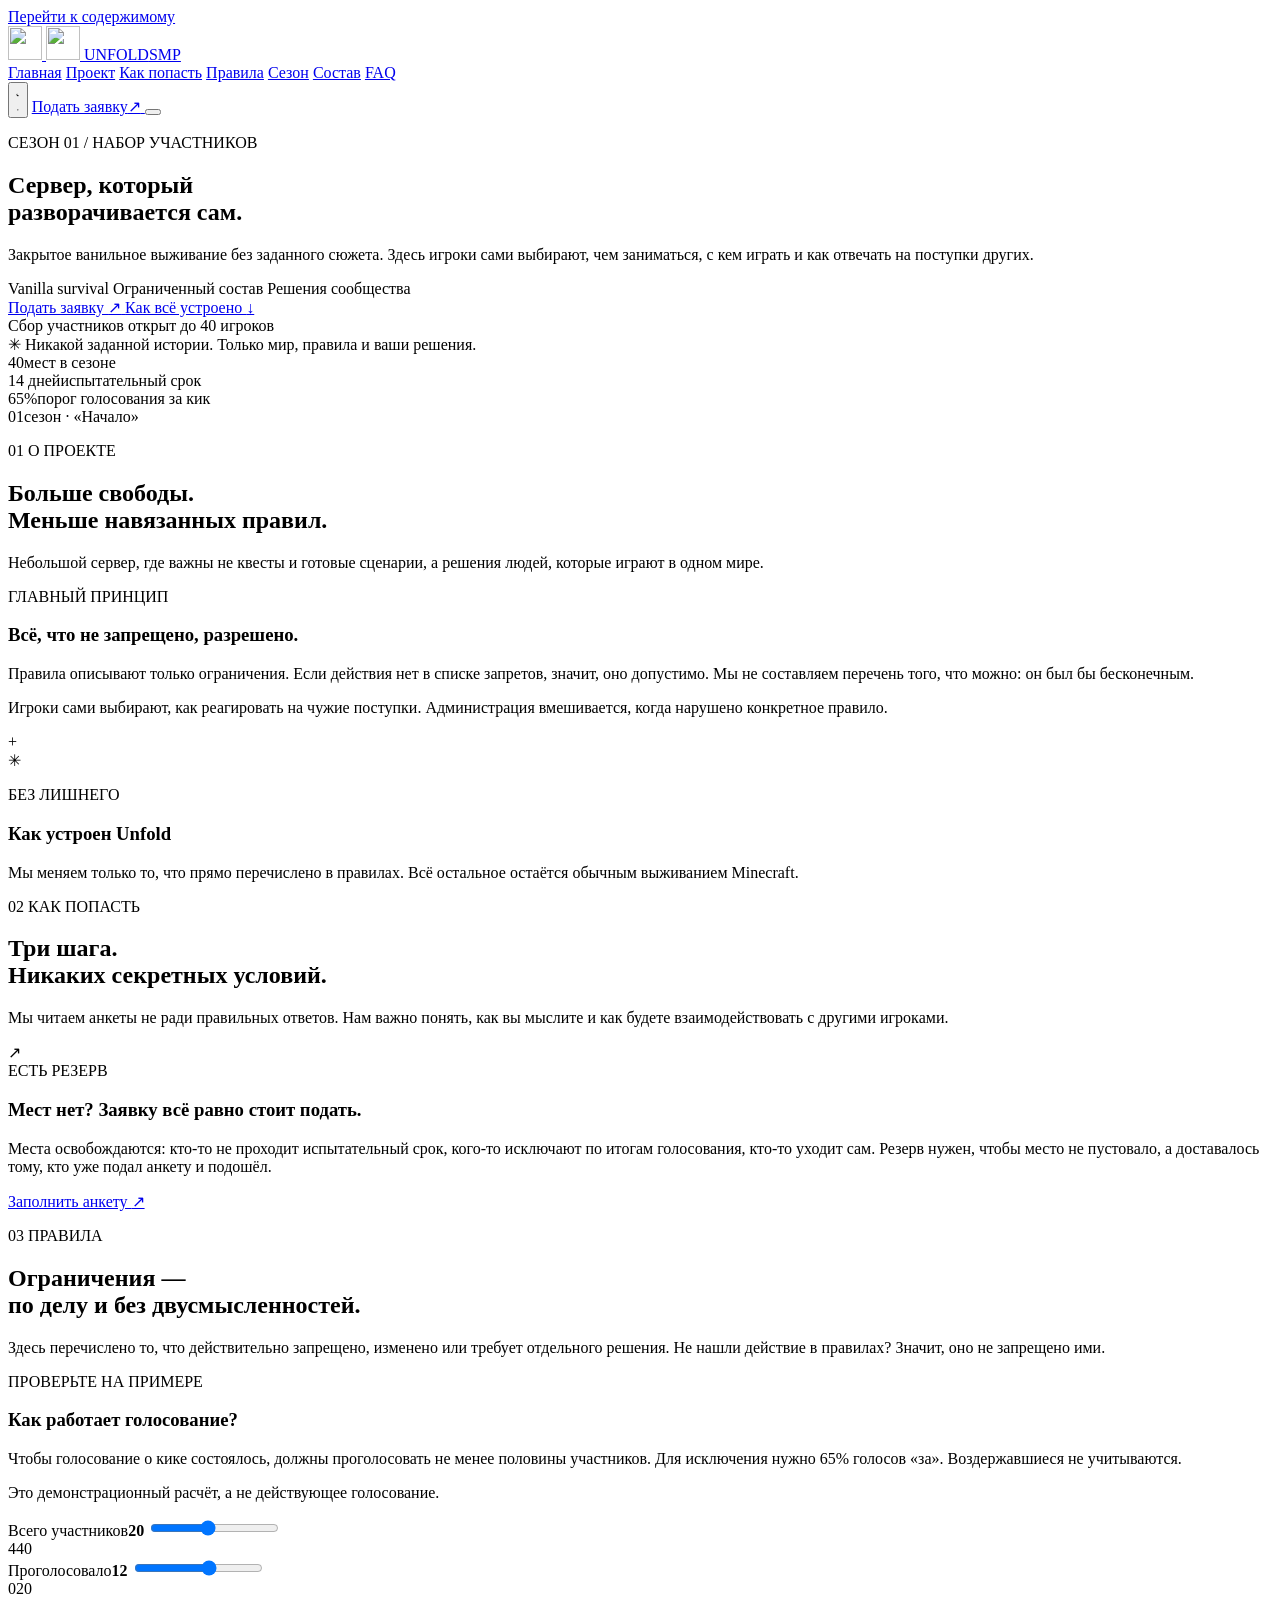
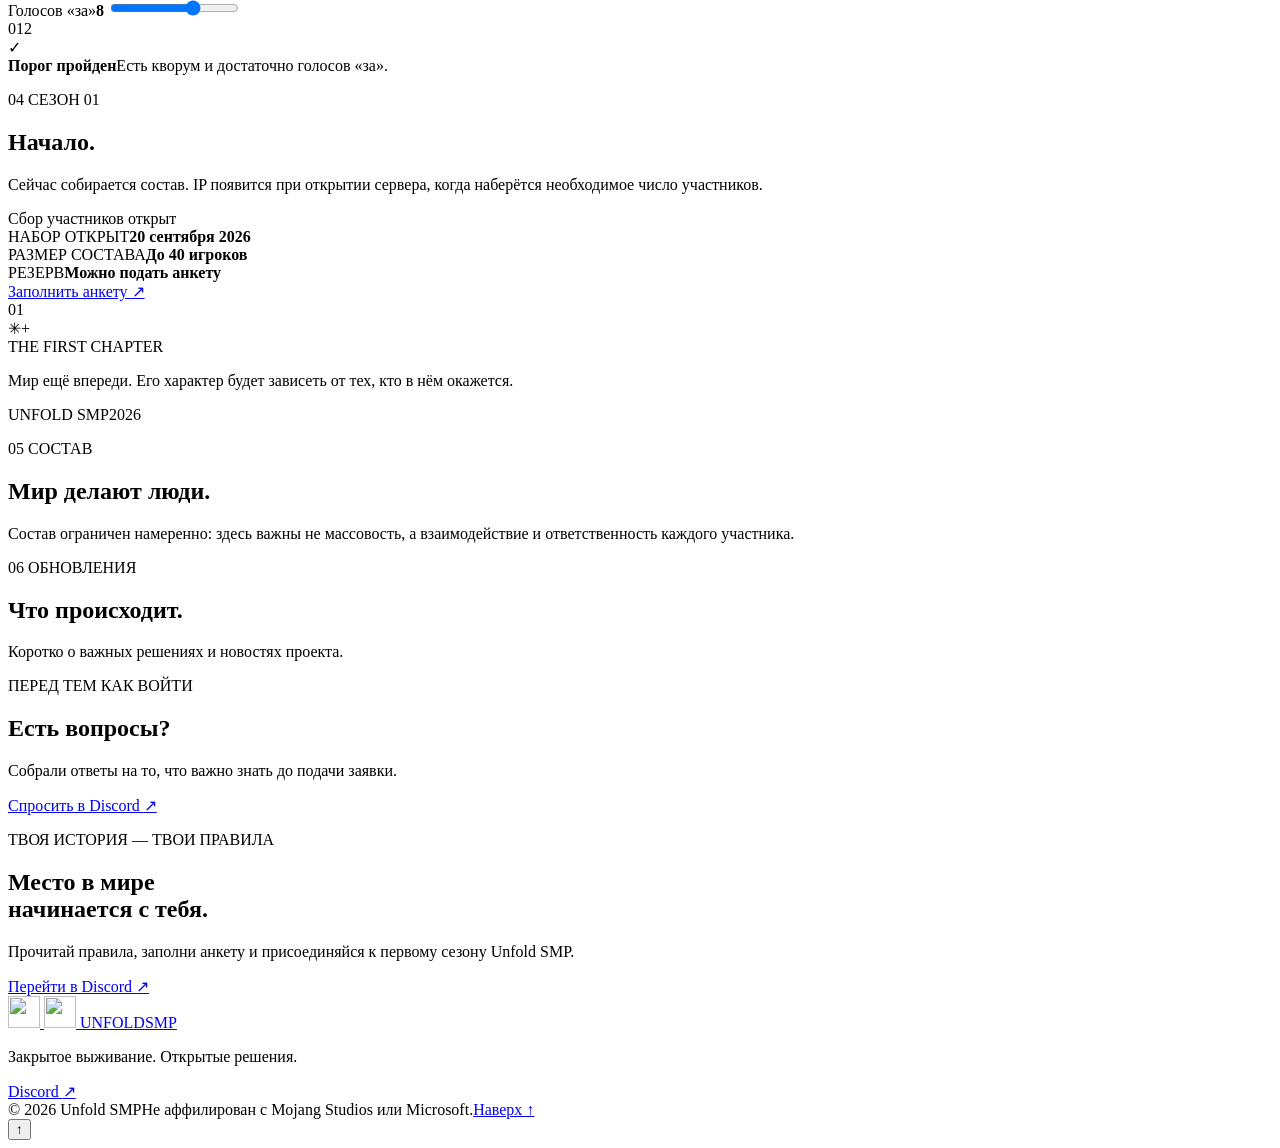
==== commit 8e297d0e: "Add files via upload" ====
--- a/index.html
+++ b/index.html
@@ -1,3743 +1,295 @@
 <!doctype html>
-<html lang="ru">
+<html lang="ru" data-theme="dark">
 <head>
-<meta charset="utf-8">
-<meta name="viewport" content="width=device-width, initial-scale=1, viewport-fit=cover">
-<meta name="color-scheme" content="light dark">
-<title>Unfold SMP — закрытый ванильный сервер Minecraft по заявкам</title>
-<meta name="description" content="Unfold SMP — закрытый сервер Minecraft Java с ограниченным белым списком: ванильное выживание без приватов, вход по заявке, особый PvP. Набор игроков в белый список.">
-<meta name="robots" content="index, follow">
-<link rel="canonical" href="https://unfoldsmp.fun/">
-
-<!-- Open Graph: превью ссылки в Discord, VK, Telegram -->
-<meta property="og:type" content="website">
-<meta property="og:site_name" content="Unfold SMP">
-<meta property="og:title" content="Unfold SMP — закрытый ванильный сервер Minecraft по заявкам">
-<meta property="og:description" content="Закрытое ванильное выживание с ограниченным белым списком. Без приватов, особый PvP, вход только по заявке.">
-<meta property="og:url" content="https://unfoldsmp.fun/">
-<meta property="og:locale" content="ru_RU">
-<meta property="og:image" content="https://unfoldsmp.fun/preview.png">
-<meta property="og:image:width" content="1200">
-<meta property="og:image:height" content="630">
-
-<!-- Twitter Card: то же самое превью для X/Twitter -->
-<meta name="twitter:card" content="summary_large_image">
-<meta name="twitter:title" content="Unfold SMP — закрытый ванильный сервер Minecraft по заявкам">
-<meta name="twitter:description" content="Закрытое ванильное выживание с ограниченным белым списком. Без приватов, особый PvP, вход только по заявке.">
-<meta name="twitter:image" content="https://unfoldsmp.fun/preview.png">
-
-<!-- structured data: помогает Google/Яндексу понять, что это за сайт -->
-<script type="application/ld+json">
-{
-  "@context": "https://schema.org",
-  "@type": "WebSite",
-  "name": "Unfold SMP",
-  "url": "https://unfoldsmp.fun/",
-  "description": "Закрытый ванильный сервер Minecraft Java с ограниченным белым списком. Без приватов, особый PvP, вход только по заявке.",
-  "inLanguage": "ru"
-}
-</script>
-
-<link rel="preconnect" href="https://fonts.googleapis.com">
-<link rel="preconnect" href="https://fonts.gstatic.com" crossorigin>
-<link href="https://fonts.googleapis.com/css2?family=Unbounded:wght@600;700&family=Golos+Text:wght@400;500;600;700&display=swap" rel="stylesheet">
-<style id="css">:root{
-  --bg:#E7ECE7; --bg2:#DCE3DC; --surface:#F6F8F4; --sunk:#DFE7E1;
-  --ink:#08262A; --muted:#4C6A6B; --line:#C2D0CA; --hair:#D4DED8;
-  --deep:#0B3A3F; --deep-ink:#EAF1EC;
-  --amber:#DE8F12; --amber-lo:#F3BB54; --amber-ink:#2A1A02;
-  --rust:#A33C26; --ok:#136B4B;
-  --focus:#0B3A3F;
-  --sh1:0 1px 0 rgba(8,38,42,.06);
-  --sh2:0 10px 30px -16px rgba(8,38,42,.45);
-  --f-d:"Unbounded","Golos Text",system-ui,sans-serif;
-  --f-b:"Golos Text",system-ui,-apple-system,"Segoe UI",Roboto,sans-serif;
-  --pad:clamp(18px,4vw,40px);
-  --maxw:1140px;
-  --sy:0; --p:0;
-  box-sizing:border-box;
-  padding-top:env(safe-area-inset-top,0px);
-  padding-bottom:env(safe-area-inset-bottom,0px);
-  color-scheme:light;
-}
-@media (prefers-color-scheme:dark){ :root:not([data-theme="light"]){
-  --bg:#071E22; --bg2:#05171A; --surface:#0C3037; --sunk:#092A30;
-  --ink:#E4EDE9; --muted:#8CACAD; --line:#17454D; --hair:#123C44;
-  --deep:#0B3A3F; --deep-ink:#EAF1EC;
-  --amber:#F2A72B; --amber-lo:#F8C05A; --amber-ink:#08252B;
-  --rust:#FF9077; --ok:#5FD0A0;
-  --focus:#F2A72B;
-  --sh1:0 1px 0 rgba(0,0,0,.3);
-  --sh2:0 14px 34px -18px rgba(0,0,0,.8);
-  color-scheme:dark;
-} }
-:root[data-theme="dark"]{
-  --bg:#071E22; --bg2:#05171A; --surface:#0C3037; --sunk:#092A30;
-  --ink:#E4EDE9; --muted:#8CACAD; --line:#17454D; --hair:#123C44;
-  --deep:#0B3A3F; --deep-ink:#EAF1EC;
-  --amber:#F2A72B; --amber-lo:#F8C05A; --amber-ink:#08252B;
-  --rust:#FF9077; --ok:#5FD0A0;
-  --focus:#F2A72B;
-  --sh1:0 1px 0 rgba(0,0,0,.3);
-  --sh2:0 14px 34px -18px rgba(0,0,0,.8);
-  color-scheme:dark;
-}
-*,*::before,*::after{box-sizing:inherit}
-html{-webkit-text-size-adjust:100%;height:100%}
-body{
-  margin:0;min-height:100%;background:var(--bg);color:var(--ink);
-  font-family:var(--f-b);font-size:16.5px;line-height:1.62;
-  font-variant-numeric:tabular-nums lining-nums;
-  overflow-x:hidden;
-}
-[hidden]{display:none!important}
-img,svg{max-width:100%}
-:focus-visible{outline:2.5px solid var(--focus);outline-offset:3px;border-radius:2px}
-::selection{background:var(--amber);color:var(--amber-ink)}
-.sr{position:absolute;width:1px;height:1px;padding:0;margin:-1px;overflow:hidden;clip:rect(0 0 0 0);white-space:nowrap;border:0}
-
-/* ── общая сетка ───────────────────────────────────────── */
-.wrap{width:100%;max-width:var(--maxw);margin-inline:auto;
-  padding-inline:max(var(--pad),env(safe-area-inset-left,0px)) max(var(--pad),env(safe-area-inset-right,0px))}
-
-/* ── шапка ─────────────────────────────────────────────── */
-.top{position:sticky;top:env(safe-area-inset-top,0px);z-index:40;background:var(--bg);border-bottom:1px solid var(--hair)}
-@supports (backdrop-filter:blur(6px)){
-  .top{background:color-mix(in srgb,var(--bg) 82%,transparent);backdrop-filter:blur(12px) saturate(1.3);-webkit-backdrop-filter:blur(12px) saturate(1.3)}
-}
-.bar{display:flex;align-items:center;gap:14px;min-height:66px}
-.brand{display:flex;align-items:center;gap:11px;text-decoration:none;color:inherit;flex:0 0 auto}
-.brand .mark{width:34px;height:34px;display:block}
-.brand b{font-family:var(--f-d);font-weight:700;font-size:15px;letter-spacing:-.01em;line-height:1}
-.brand i{display:block;font-style:normal;font-size:11.5px;color:var(--muted);letter-spacing:.06em;line-height:1.3;margin-top:3px}
-
-/* полоса прогресса прокрутки: янтарная лента с загнутым уголком на конце */
-.prog{position:absolute;left:0;right:0;bottom:-1px;height:2px;background:var(--amber);transform-origin:left;transform:scaleX(var(--p));pointer-events:none}
-.progtip{position:absolute;bottom:0;left:calc(var(--p) * 100%);width:10px;height:10px;transform:translateX(-100%);background:var(--amber);clip-path:polygon(100% 0,100% 100%,0 100%);opacity:calc(var(--p) * 40);pointer-events:none}
-
-.nav{position:relative;display:flex;gap:2px;margin-left:auto;align-items:center}
-.nav button{
-  position:relative;font:inherit;font-size:14.5px;font-weight:500;color:var(--muted);
-  background:none;border:0;padding:9px 13px 10px;cursor:pointer;line-height:1;
-  transition:color .18s ease;
-}
-.nav button:hover{color:var(--ink)}
-.nav button::after{
-  content:"";position:absolute;left:11px;right:11px;bottom:2px;height:2px;
-  background:var(--amber);transform:scaleX(0);transform-origin:left;
-  transition:transform .26s cubic-bezier(.2,.9,.3,1);
-}
-.nav button:hover::after{transform:scaleX(.35)}
-.nav button[aria-current="page"]{color:var(--ink);font-weight:600}
-.nav button[aria-current="page"]::after{transform:scaleX(0)}
-/* скользящий индикатор: переезжает под новый пункт вместо прыжка */
-.navind{position:absolute;left:0;bottom:2px;height:2px;width:0;background:var(--amber);pointer-events:none;
-  transition:transform .55s cubic-bezier(.3,1.15,.3,1),width .55s cubic-bezier(.3,1.15,.3,1)}
-.navind::after{content:"";position:absolute;right:0;top:-6px;width:8px;height:8px;background:var(--amber);clip-path:polygon(0 0,100% 0,100% 100%)}
-
-.tools{display:flex;gap:8px;align-items:center;flex:0 0 auto}
-.icobtn{
-  width:36px;height:36px;display:grid;place-items:center;border:1px solid var(--line);
-  background:transparent;color:var(--ink);cursor:pointer;border-radius:3px;padding:0;
-  transition:border-color .18s,background .18s;
-}
-.icobtn:hover{border-color:var(--amber);background:var(--sunk)}
-.icobtn svg{width:17px;height:17px;display:block}
-.burger{display:none;position:relative}
-.burger .bl{position:absolute;left:9px;right:9px;height:2px;background:currentColor;border-radius:1px;
-  transition:transform .4s cubic-bezier(.3,1.3,.3,1),opacity .2s,top .4s cubic-bezier(.3,1.3,.3,1)}
-.burger .bl:nth-child(1){top:12px}
-.burger .bl:nth-child(2){top:17px}
-.burger .bl:nth-child(3){top:22px}
-.burger[aria-expanded="true"] .bl:nth-child(1){top:17px;transform:rotate(45deg)}
-.burger[aria-expanded="true"] .bl:nth-child(2){opacity:0;transform:scaleX(0)}
-.burger[aria-expanded="true"] .bl:nth-child(3){top:17px;transform:rotate(-45deg)}
-
-/* первый показ шапки: бренд, пункты меню и кнопки выезжают по очереди (только на десктопе) */
-@keyframes navin{from{opacity:0;transform:translateY(-12px)}to{opacity:1;transform:none}}
-@media (min-width:841px){
-  .top.intro .brand,.top.intro .tools{animation:navin .7s cubic-bezier(.2,.9,.3,1) both}
-  .top.intro .tools{animation-delay:.55s}
-  .top.intro .nav button{animation:navin .6s cubic-bezier(.2,.9,.3,1) both;animation-delay:calc(var(--i) * 65ms + 200ms)}
-}
-
-/* мобильное меню: шторка раскрывается сверху вниз, пункты въезжают по очереди */
-@media (max-width:840px){
-  .nav{
-    position:fixed;inset:calc(66px + env(safe-area-inset-top,0px)) 0 auto 0;margin:0;
-    flex-direction:column;align-items:stretch;gap:0;background:var(--surface);
-    border-bottom:1px solid var(--line);
-    clip-path:inset(0 0 100% 0);visibility:hidden;
-    transition:clip-path .5s cubic-bezier(.7,0,.2,1),visibility 0s linear .5s;z-index:39;
-  }
-  .nav.open{clip-path:inset(0 0 0 0);visibility:visible;transition:clip-path .5s cubic-bezier(.7,0,.2,1),visibility 0s}
-  .nav button{
-    padding:15px var(--pad);text-align:left;font-size:19px;border-bottom:1px solid var(--hair);
-    opacity:0;transform:translateX(-20px);
-    transition:opacity .3s,transform .5s cubic-bezier(.2,.9,.3,1),color .18s;
-  }
-  .nav.open button{opacity:1;transform:none;transition-delay:calc(var(--i) * 55ms + 140ms)}
-  .nav button::after{left:var(--pad);right:auto;width:22px;bottom:9px}
-  .nav button[aria-current="page"]::after{transform:scaleX(1)}
-  .navind{display:none}
-  .burger{display:block}
-}
-
-/* баннер */
-.banner{background:var(--amber);color:var(--amber-ink);font-weight:600;font-size:15px}
-.banner .wrap{padding-block:11px;display:flex;gap:10px;align-items:baseline}
-.banner .wrap::before{content:"";flex:0 0 auto;width:9px;height:9px;background:var(--amber-ink);clip-path:polygon(0 0,100% 0,100% 100%);transform:translateY(1px)}
-
-/* ── занавес-складка ───────────────────────────────────── */
-.curtain{position:fixed;inset:-16vh -3vw;z-index:80;display:flex;align-items:stretch;pointer-events:none;perspective:1400px}
-.curtain.on{pointer-events:all}
-.curtain .pane{
-  position:relative;flex:1 1 0;background:var(--deep);transform:rotateY(-92deg);transform-origin:left center;
-  will-change:transform;backface-visibility:hidden;
-  border-left:1px solid rgba(255,255,255,.05);
-  box-shadow:inset -14px 0 26px -14px rgba(0,0,0,.6);
-}
-.curtain .pane::after{content:"";position:absolute;inset:0 auto 0 0;width:3px;background:var(--amber);opacity:.55}
-.curtain .pane.in{transition:transform .34s cubic-bezier(.35,0,.25,1);transform:rotateY(0deg)}
-.curtain .pane.out{transition:transform .3s cubic-bezier(.45,0,.9,.6);transform-origin:right center;transform:rotateY(92deg)}
-.curtain .glyph{
-  position:absolute;inset:0;display:grid;place-items:center;opacity:0;transition:opacity .18s;
-}
-.curtain.on .glyph{opacity:1}
-.curtain .glyph svg{width:64px;height:64px}
-
-/* ── страницы ──────────────────────────────────────────── */
-main{display:block;min-height:60vh}
-.view{padding-bottom:64px}
-.crease>*{animation:crease .5s cubic-bezier(.2,.9,.3,1) both}
-.crease>*:nth-child(2){animation-delay:.06s}
-.crease>*:nth-child(3){animation-delay:.12s}
-.crease>*:nth-child(4){animation-delay:.17s}
-.crease>*:nth-child(n+5){animation-delay:.21s}
-@keyframes crease{
-  from{opacity:0;transform:translateY(14px) rotateX(-7deg);transform-origin:top}
-  to{opacity:1;transform:none}
-}
-
-/* ── проявление при прокрутке: элемент «разворачивается» вокруг верхней кромки ── */
-.rv{
-  opacity:0;transform:perspective(900px) rotateX(-18deg) translateY(26px);transform-origin:50% 0;
-  transition:opacity .6s ease,transform .85s cubic-bezier(.2,.9,.3,1);
-  transition-delay:calc(var(--i,0) * 70ms);
-}
-.rv.in{opacity:1;transform:none}
-/* линия у заголовка секции прорисовывается слева направо */
-.sechead .rule{transform-origin:left;transform:scaleX(0);transition:transform 1.1s cubic-bezier(.2,.9,.3,1) .12s}
-.sechead.drawn .rule{transform:scaleX(1)}
-
-/* ── типографика ──────────────────────────────────────── */
-h1,h2,h3{margin:0;text-wrap:balance}
-.h-xl{font-family:var(--f-d);font-weight:700;font-size:clamp(30px,5.6vw,58px);line-height:1.04;letter-spacing:-.03em}
-.h-l{font-weight:700;font-size:clamp(23px,3.2vw,33px);line-height:1.15;letter-spacing:-.02em}
-.h-m{font-weight:700;font-size:clamp(18px,2.2vw,21px);line-height:1.25;letter-spacing:-.01em}
-.lead{font-size:clamp(17px,1.9vw,19.5px);line-height:1.58;color:var(--ink);max-width:54ch;margin:0}
-p{margin:0 0 1em;max-width:68ch}
-p:last-child{margin-bottom:0}
-.muted{color:var(--muted)}
-a{color:var(--ink);text-underline-offset:3px;text-decoration-thickness:1px;text-decoration-color:var(--amber)}
-a:hover{text-decoration-thickness:2px}
-
-/* заголовок секции с «сгибом» */
-.sechead{display:flex;align-items:baseline;gap:16px;margin:0 0 26px}
-.sechead h2{flex:0 0 auto}
-.sechead .rule{flex:1 1 auto;height:1px;background:var(--line);position:relative;top:-4px}
-.sechead .rule::after{content:"";position:absolute;right:0;top:-5px;width:11px;height:11px;background:var(--amber);clip-path:polygon(100% 0,100% 100%,0 100%)}
-.sechead .n{flex:0 0 auto;font-size:13px;color:var(--muted);letter-spacing:.04em}
-
-/* ── кнопки ───────────────────────────────────────────── */
-.btn{
-  --bw:2px;position:relative;display:inline-flex;align-items:center;gap:10px;
-  font:inherit;font-weight:700;font-size:16px;line-height:1.1;
-  color:var(--amber-ink);background:var(--amber);border:var(--bw) solid var(--amber);
-  padding:14px 22px;text-decoration:none;cursor:pointer;border-radius:2px;
-  clip-path:polygon(0 0,calc(100% - 13px) 0,100% 13px,100% 100%,0 100%);
-  transition:transform .16s cubic-bezier(.2,.9,.3,1),box-shadow .16s;
-}
-.btn:hover{transform:translateY(-2px);box-shadow:0 6px 0 -2px color-mix(in srgb,var(--amber) 55%,#000)}
-.btn:active{transform:translateY(0);box-shadow:none}
-.btn.ghost{background:transparent;color:var(--ink);border-color:var(--line)}
-.btn.ghost:hover{border-color:var(--amber);box-shadow:none;transform:translateY(-2px)}
-.btn.off,.btn.off:hover{background:transparent;color:var(--muted);border:2px dashed var(--line);cursor:not-allowed;transform:none;box-shadow:none;clip-path:none}
-.btn[disabled]{opacity:.45;cursor:not-allowed;transform:none;box-shadow:none}
-.mini{
-  font:inherit;font-size:12.5px;font-weight:600;color:var(--ink);background:transparent;
-  border:1px solid var(--line);border-radius:3px;padding:5px 10px;cursor:pointer;
-}
-.mini:hover{border-color:var(--amber)}
-
-/* ── герой ────────────────────────────────────────────── */
-.hero{position:relative;padding:clamp(34px,6vw,72px) 0 clamp(30px,5vw,56px);overflow:hidden;
-  background:var(--bg)}  /* V3-БЛОК «grain»: непрозрачный фон героя, чтобы его собственная решётка
-  не накладывалась на общую решётку страницы позади — иначе получались две пересекающиеся сетки */
-
-.hero::before{
-  content:"";position:absolute;inset:0;z-index:0;opacity:.38;pointer-events:none;
-  background-image:
-    repeating-linear-gradient(30deg,transparent 0 39px,var(--hair) 39px 40px),
-    repeating-linear-gradient(-30deg,transparent 0 39px,var(--hair) 39px 40px);
-  background-position:0 calc(var(--sy) * -.25px);
-  -webkit-mask-image:radial-gradient(120% 90% at 78% 20%,#000,transparent 72%);
-  mask-image:radial-gradient(120% 90% at 78% 20%,#000,transparent 72%);
-}
-.hero .wrap{position:relative;z-index:1;display:grid;grid-template-columns:minmax(0,1.35fr) minmax(0,.85fr);gap:clamp(24px,5vw,56px);align-items:center}
-.hero-eyebrow{display:inline-flex;align-items:center;gap:9px;font-size:13px;font-weight:600;color:var(--muted);margin-bottom:18px}
-.hero-eyebrow .dot{width:8px;height:8px;background:var(--amber);border-radius:50%;box-shadow:0 0 0 0 color-mix(in srgb,var(--amber) 60%,transparent);animation:pulse 2.6s infinite}
-.hero-eyebrow .dot.cold{background:var(--muted);animation:none;box-shadow:none}
-@keyframes pulse{0%{box-shadow:0 0 0 0 color-mix(in srgb,var(--amber) 55%,transparent)}70%{box-shadow:0 0 0 9px transparent}100%{box-shadow:0 0 0 0 transparent}}
-.hero h1{margin:0 0 20px}
-.hero .lead{margin-bottom:28px}
-.cta{display:flex;flex-wrap:wrap;gap:14px 18px;align-items:center}
-.cta .note{font-size:14.5px;color:var(--muted);max-width:32ch}
-/* куб уплывает вверх и слегка поворачивается, пока страницу листают */
-.hero-art{justify-self:center;width:min(100%,330px);
-  transform:translate3d(0,calc(var(--sy) * -.1px),0) rotate(calc(var(--sy) * .014deg));will-change:transform}
-@media (max-width:860px){
-  .hero .wrap{grid-template-columns:1fr}
-  .hero-art{order:-1;width:min(46%,178px);justify-self:start}
-}
-
-/* полоска фактов под героем */
-.stats{display:grid;grid-template-columns:repeat(auto-fit,minmax(150px,1fr));border-top:1px solid var(--line);border-bottom:1px solid var(--line)}
-.stats div{padding:16px 20px 17px;border-right:1px solid var(--hair)}
-.stats div:last-child{border-right:0}
-.stats dt{font-size:12.5px;color:var(--muted);letter-spacing:.03em;margin-bottom:5px}
-.stats dd{margin:0;font-weight:700;font-size:19px;line-height:1.2;font-family:var(--f-d);letter-spacing:-.02em}
-.stats dd small{font-family:var(--f-b);font-weight:500;font-size:13px;color:var(--muted);letter-spacing:0}
-
-/* ── блоки/карточки ───────────────────────────────────── */
-.sec{padding:clamp(34px,5vw,58px) 0 0}
-.fold{
-  position:relative;background:var(--surface);border:1px solid var(--line);
-  padding:clamp(20px,3vw,32px);
-  clip-path:polygon(0 0,calc(100% - 44px) 0,100% 44px,100% 100%,0 100%);
-}
-.fold::after{content:"";position:absolute;top:0;right:0;width:44px;height:44px;background:var(--amber);clip-path:polygon(0 0,0 100%,100% 100%)}
-.fold.sm{clip-path:polygon(0 0,calc(100% - 26px) 0,100% 26px,100% 100%,0 100%)}
-.fold.sm::after{width:26px;height:26px}
-
-.grid2{display:grid;grid-template-columns:repeat(auto-fit,minmax(min(100%,300px),1fr));gap:10px}
-.grid2>div{background:var(--surface);border:1px solid var(--hair);padding:20px 22px;
-  clip-path:polygon(0 0,calc(100% - 15px) 0,100% 15px,100% 100%,0 100%)}
-.grid2 h3{margin:0 0 7px}
-.grid2 p{color:var(--muted);font-size:15.5px;margin:0}
-
-/* принцип — крупная плашка */
-.principle{
-  position:relative;background:var(--deep);color:var(--deep-ink);
-  padding:clamp(26px,4vw,44px);overflow:hidden;
-  clip-path:polygon(0 0,calc(100% - 54px) 0,100% 54px,100% 100%,0 100%);
-}
-.principle::after{content:"";position:absolute;top:0;right:0;width:54px;height:54px;background:var(--amber);clip-path:polygon(0 0,0 100%,100% 100%)}
-.principle .k{font-family:var(--f-d);font-weight:700;font-size:clamp(22px,3.6vw,38px);line-height:1.1;letter-spacing:-.025em;margin:0 0 14px;max-width:18ch}
-.principle p{color:color-mix(in srgb,var(--deep-ink) 75%,transparent);max-width:56ch;margin:0}
-.principle .bgcube{position:absolute;right:-46px;bottom:-78px;width:320px;opacity:.9;pointer-events:none;
-  transform:translate3d(calc(var(--sy) * -.03px),calc(var(--sy) * -.05px),0) rotate(calc(var(--sy) * .025deg))}
-
-/* шаги */
-.steps{counter-reset:s;list-style:none;margin:0;padding:0;display:grid;gap:0}
-.steps li{
-  counter-increment:s;display:grid;grid-template-columns:54px minmax(0,1fr);
-  gap:4px 16px;padding:18px 0;border-top:1px solid var(--hair);align-items:start;
-}
-.steps li:last-child{border-bottom:1px solid var(--hair)}
-.steps li::before{
-  content:counter(s,decimal-leading-zero);grid-row:span 2;font-family:var(--f-d);font-weight:700;
-  font-size:15px;color:var(--amber);letter-spacing:-.02em;padding-top:3px;
-}
-.steps b{font-size:17px;font-weight:700}
-.steps span{color:var(--muted);font-size:15.5px;line-height:1.55;max-width:62ch}
-
-/* ── сезон ───────────────────────────────────────────── */
-.phases{list-style:none;margin:0 0 26px;padding:0;display:grid;grid-template-columns:repeat(4,1fr);gap:8px}
-.phases li{position:relative;padding:13px 12px 14px;background:var(--sunk);border:1px solid var(--hair);transition:transform .3s cubic-bezier(.2,.9,.3,1)}
-.phases li .pn{display:block;font-weight:600;font-size:14.5px;line-height:1.25}
-.phases li .pd{display:block;font-size:12.5px;color:var(--muted);margin-top:3px;min-height:1.2em}
-.phases li.done{background:transparent;border-color:var(--line);opacity:.62;transform:perspective(500px) rotateX(16deg) scaleY(.88);transform-origin:bottom}
-.phases li.done .pn{font-weight:500}
-.phases li.now{background:var(--deep);border-color:var(--deep);color:var(--deep-ink);box-shadow:var(--sh2)}
-.phases li.now .pd{color:color-mix(in srgb,var(--deep-ink) 65%,transparent)}
-.phases li.now::before{content:"";position:absolute;top:0;right:0;width:16px;height:16px;background:var(--amber);clip-path:polygon(100% 0,0 0,100% 100%)}
-.phases li.next{opacity:.55;border-style:dashed;background:transparent}
-@media (max-width:640px){.phases{grid-template-columns:1fr 1fr}}
-
-.seasonline{font-size:clamp(17px,2.2vw,21px);font-weight:500;line-height:1.4;margin:0 0 20px;max-width:46ch}
-.bar-t{height:10px;background:var(--sunk);border:1px solid var(--hair);overflow:hidden;position:relative}
-.bar-t i{display:block;height:100%;background:repeating-linear-gradient(115deg,var(--amber) 0 9px,var(--amber-lo) 9px 18px);width:0;transition:width 1.1s cubic-bezier(.2,.9,.3,1)}
-.facts{display:grid;grid-template-columns:repeat(auto-fit,minmax(180px,1fr));gap:20px 28px;margin:22px 0 0}
-.facts dt{font-size:12.5px;color:var(--muted);letter-spacing:.03em}
-.facts dd{margin:3px 0 0;font-weight:700;font-size:17px}
-
-/* ── правила ─────────────────────────────────────────── */
-.ruleset{display:grid;gap:clamp(22px,3vw,34px)}
-.rgroup{border-top:2px solid var(--ink);padding-top:16px}
-.rgroup[data-kind="ban"]{border-top-color:var(--rust)}
-.rgroup[data-kind="change"]{border-top-color:var(--amber)}
-.rgroup[data-kind="item"]{border-top-color:var(--deep)}
-.rgroup[data-kind="forbid"]{border-top-color:var(--rust)}
-.rgroup[data-kind="process"]{border-top-color:var(--ok)}
-.rgroup>.rhead{display:flex;align-items:baseline;gap:12px;flex-wrap:wrap;margin-bottom:6px}
-.rgroup .tag{font-size:11.5px;font-weight:700;letter-spacing:.05em;padding:3px 8px;border-radius:2px;background:var(--sunk);color:var(--muted)}
-.rgroup[data-kind="ban"] .tag,.rgroup[data-kind="forbid"] .tag{background:color-mix(in srgb,var(--rust) 16%,transparent);color:var(--rust)}
-.rgroup[data-kind="change"] .tag{background:color-mix(in srgb,var(--amber) 22%,transparent);color:color-mix(in srgb,var(--amber) 80%,var(--ink))}
-.rgroup[data-kind="process"] .tag{background:color-mix(in srgb,var(--ok) 16%,transparent);color:var(--ok)}
-.rgroup .rnote{color:var(--muted);font-size:15.5px;margin:0 0 16px;max-width:64ch}
-.ritems{list-style:none;margin:0;padding:0;display:grid;grid-template-columns:repeat(auto-fit,minmax(min(100%,290px),1fr));gap:10px}
-.ritems li{background:var(--surface);border:1px solid var(--hair);padding:14px 16px;display:grid;grid-template-columns:18px 1fr;gap:3px 12px}
-.ritems li .cube{grid-row:span 2;width:13px;height:14px;margin-top:5px}
-.ritems li b{font-size:15.5px;font-weight:700;line-height:1.35}
-.ritems li span{color:var(--muted);font-size:15px;line-height:1.5}
-
-/* ── участники ───────────────────────────────────────── */
-.mgrid{display:grid;grid-template-columns:repeat(auto-fill,minmax(min(100%,300px),1fr));gap:14px}
-.mcard{
-  position:relative;background:var(--surface);border:1px solid var(--line);padding:16px 17px 17px;
-  display:grid;grid-template-columns:52px minmax(0,1fr);gap:4px 14px;align-content:start;
-  clip-path:polygon(0 0,calc(100% - 18px) 0,100% 18px,100% 100%,0 100%);
-  transition:transform .2s cubic-bezier(.2,.9,.3,1),border-color .2s;
-}
-.mcard:hover{transform:translateY(-3px);border-color:var(--amber)}
-.mcard::after{content:"";position:absolute;top:0;right:0;width:18px;height:18px;background:var(--amber);clip-path:polygon(0 0,0 100%,100% 100%)}
-.mcard .av{grid-row:span 3;width:52px;height:52px;display:block;image-rendering:pixelated;border:1px solid var(--hair)}
-.mcard .nk{font-weight:700;font-size:16px;line-height:1.2;word-break:break-word}
-.mcard .rl{font-size:12.5px;font-weight:600;color:var(--amber);letter-spacing:.02em}
-.mcard .rl.adm{color:var(--rust)}
-.mcard .rl.tru{color:var(--ok)}
-.mcard .ab{grid-column:1/-1;margin-top:10px;font-size:14.5px;line-height:1.5;color:var(--muted)}
-.mcard .mt{grid-column:1/-1;margin-top:9px;display:flex;gap:8px;flex-wrap:wrap;font-size:12px;color:var(--muted)}
-.mcard .chip{border:1px solid var(--hair);padding:2px 7px;border-radius:2px}
-.mcard .chip.trial{border-color:var(--amber);color:var(--amber)}
-/* 3D-скин на фоне карточки: справа стоит персонаж, слева текст */
-.mcard.has3d{grid-template-columns:40px minmax(0,1fr);padding-right:122px;min-height:228px}
-.mcard.has3d .av{width:40px;height:40px}
-.mcard.has3d .nk{font-size:15.5px}
-.skinbg{position:absolute;inset:0;pointer-events:none;overflow:hidden;z-index:-1}
-/* сцена за персонажем: у каждого игрока своя маленькая пиксельная диорама (см. sceneSVG) */
-.skinbg .scene{position:absolute;right:0;bottom:0;height:100%;width:124px;display:block;opacity:0;
-  transition:opacity 1.1s ease .15s;
-  -webkit-mask-image:linear-gradient(90deg,transparent 0,#000 30%);mask-image:linear-gradient(90deg,transparent 0,#000 30%)}
-.skinbg .scene .cl{animation:scenecloud 18s ease-in-out infinite alternate}
-@keyframes scenecloud{from{transform:translateX(-6px)}to{transform:translateX(8px)}}
-.skinbg canvas{position:absolute;right:-30px;bottom:-2px;height:100%;width:auto;aspect-ratio:3/4;
-  opacity:0;transform:translateY(10px);transition:opacity .5s ease,transform .9s cubic-bezier(.2,.9,.3,1)}
-.skinbg.on .scene{opacity:1}
-.skinbg.on .scene.king{opacity:.62}
-.skinbg.on canvas{opacity:1;transform:none}
-.empty{border:1px dashed var(--line);padding:30px;text-align:center;color:var(--muted)}
-.facepile{display:flex;flex-wrap:wrap;gap:7px;align-items:center}
-.facepile .fp{width:42px;height:42px;border:1px solid var(--hair);image-rendering:pixelated;display:block}
-.facepile .fpmore{display:grid;place-items:center;width:42px;height:42px;border:1px dashed var(--line);font-size:13px;font-weight:600;color:var(--muted)}
-
-/* ── новости ─────────────────────────────────────────── */
-.news{list-style:none;margin:0;padding:0}
-.news li{display:grid;grid-template-columns:118px minmax(0,1fr);gap:6px 24px;padding:20px 0;border-top:1px solid var(--hair);align-items:start}
-.news li:last-child{border-bottom:1px solid var(--hair)}
-.news time{font-size:13.5px;color:var(--muted);padding-top:4px;position:relative}
-.news time::before{content:"";position:absolute;left:-14px;top:11px;width:7px;height:7px;background:var(--amber);clip-path:polygon(0 0,100% 50%,0 100%)}
-.news h3{font-size:17.5px;margin:0 0 4px}
-.news p{color:var(--muted);font-size:15.5px;margin:0;white-space:pre-line}
-@media (max-width:620px){.news li{grid-template-columns:1fr;gap:2px}.news time::before{display:none}}
-
-/* ── подвал ──────────────────────────────────────────── */
-.foot{margin-top:64px;background:var(--deep);color:var(--deep-ink);padding:clamp(30px,4vw,46px) 0 34px}
-.foot .cols{display:grid;grid-template-columns:repeat(auto-fit,minmax(200px,1fr));gap:26px 32px}
-.foot h2{font-size:12.5px;font-weight:600;letter-spacing:.05em;color:color-mix(in srgb,var(--deep-ink) 55%,transparent);margin:0 0 8px}
-.foot p{margin:0;font-size:16px;color:var(--deep-ink)}
-.foot a{color:var(--amber-lo);text-decoration-color:var(--amber)}
-.foot .ip{font-family:ui-monospace,SFMono-Regular,Menlo,monospace;font-size:15px;background:rgba(255,255,255,.08);padding:3px 8px;border-radius:2px}
-.foot .mini{color:var(--deep-ink);border-color:rgba(255,255,255,.22)}
-.foot .mini:hover{border-color:var(--amber-lo)}
-.foot .sig{margin-top:30px;padding-top:18px;border-top:1px solid rgba(255,255,255,.12);display:flex;justify-content:space-between;gap:16px;flex-wrap:wrap;font-size:13px;color:color-mix(in srgb,var(--deep-ink) 55%,transparent)}
-
-/* ══════ ЗОЛОТО КОРОЛЕВСКОЙ КАРТОЧКИ (единственный цвет вне общей палитры) ══════ */
-:root{--gold:#E3B23C;--gold-lo:#FFF1BE;--gold-dk:#9C6F16;--crown-op:.26}
-@media (prefers-color-scheme:dark){ :root:not([data-theme="light"]){--gold-dk:#C79B3A;--crown-op:.34} }
-:root[data-theme="dark"]{--gold-dk:#C79B3A;--crown-op:.34}
-
-/* ── A. карточка с короной ──────────────────────────── */
-.mcard.king{
-  border-color:var(--gold-dk);
-  background:
-    linear-gradient(152deg,color-mix(in srgb,var(--gold) 13%,var(--surface)) 0%,var(--surface) 46%,color-mix(in srgb,var(--gold) 9%,var(--surface)) 100%);
-  box-shadow:inset 0 0 0 1px color-mix(in srgb,var(--gold) 30%,transparent),
-             inset 0 26px 60px -34px color-mix(in srgb,var(--gold) 85%,transparent),
-             inset 0 -30px 60px -40px color-mix(in srgb,var(--gold) 55%,transparent);
-}
-.mcard.king::after{background:var(--gold)}
-.mcard.king .nk{display:flex;align-items:center;gap:7px}
-.mcard.king .kmark{color:var(--gold-dk);font-size:14px;line-height:1;flex:0 0 auto}
-.mcard.king .rl{color:var(--gold-dk)}
-.crownbg{position:absolute;inset:0;z-index:-1;pointer-events:none;overflow:hidden;display:grid;place-items:center}
-.crownbg svg{width:132%;height:auto;opacity:var(--crown-op);transform-origin:50% 62%;
-  animation:crownsway 11s ease-in-out infinite alternate;filter:drop-shadow(0 6px 14px color-mix(in srgb,var(--gold) 30%,transparent))}
-.crownbg .glint{animation:crownglint 9s ease-in-out infinite}
-@keyframes crownsway{
-  0%{transform:rotate(-1.7deg) translateY(1px) scale(1)}
-  55%{transform:rotate(.6deg) translateY(-2px) scale(1.012)}
-  100%{transform:rotate(1.9deg) translateY(0) scale(1)}
-}
-@keyframes crownglint{0%,62%{transform:translateX(-150px);opacity:0}
-  66%{opacity:.85}78%{transform:translateX(230px);opacity:0}100%{transform:translateX(230px);opacity:0}}
-
-/* ── B. испытательный срок: уголок карточки растёт ──── */
-.mcard{--cut:18px;clip-path:polygon(0 0,calc(100% - var(--cut)) 0,100% var(--cut),100% 100%,0 100%)}
-.mcard::after{width:var(--cut);height:var(--cut);transition:transform .22s cubic-bezier(.2,.9,.3,1)}
-.mcard .chip.prog{display:inline-flex;align-items:center;gap:7px;border-color:var(--amber);color:var(--amber)}
-.mcard .chip.prog i{display:block;width:34px;height:4px;background:var(--hair);border-radius:2px;overflow:hidden;flex:0 0 auto}
-.mcard .chip.prog i b{display:block;height:100%;width:0;background:var(--amber);transition:width .9s cubic-bezier(.2,.9,.3,1)}
-.mcard .chip.over{border-color:var(--rust);color:var(--rust)}
-.mcard .ely{width:19px;height:12px;display:inline-block;vertical-align:-1px;margin-left:7px;color:var(--ok)}
-.mcard .rl{display:flex;align-items:center;gap:0;flex-wrap:wrap}
-
-/* ── C. плашка голосования ──────────────────────────── */
-.votebox{position:relative;background:var(--surface);border:1px solid var(--line);padding:clamp(18px,3vw,28px);
-  clip-path:polygon(0 0,calc(100% - 34px) 0,100% 34px,100% 100%,0 100%)}
-.votebox::after{content:"";position:absolute;top:0;right:0;width:34px;height:34px;background:var(--amber);clip-path:polygon(0 0,0 100%,100% 100%)}
-.votebox .vhint{color:var(--muted);font-size:15px;margin:0 0 18px;max-width:62ch}
-.vctl{display:grid;grid-template-columns:repeat(auto-fit,minmax(min(100%,210px),1fr));gap:14px 22px;margin-bottom:20px}
-.vctl label{display:block;font-size:12.5px;color:var(--muted);letter-spacing:.03em;margin-bottom:6px}
-.vctl label b{color:var(--ink);font-weight:700;font-size:14px}
-.vctl input[type="range"]{width:100%;accent-color:var(--amber);margin:0}
-.vscale{position:relative;margin:22px 0 16px}
-.vscale .vlab{display:flex;justify-content:space-between;font-size:12.5px;color:var(--muted);margin-bottom:5px}
-.vtrack{position:relative;height:16px;background:var(--sunk);border:1px solid var(--hair)}
-.vtrack .vfill{position:absolute;top:0;bottom:0;left:0;width:0;background:var(--amber);opacity:.85;
-  transition:width .5s cubic-bezier(.2,.9,.3,1),background .35s}
-.vtrack.kick .vfill{background:var(--rust)}
-.vmark{position:absolute;top:-4px;bottom:-4px;width:2px;background:var(--ink);opacity:.72}
-.vmark::after{content:attr(data-l);position:absolute;left:50%;top:-17px;transform:translateX(-50%);
-  font-size:11px;font-weight:700;color:var(--muted);white-space:nowrap}
-.vout{display:flex;align-items:center;gap:12px;margin-top:20px;flex-wrap:wrap}
-.vbadge{display:inline-flex;align-items:center;gap:9px;font-family:var(--f-d);font-weight:700;font-size:17px;
-  letter-spacing:-.01em;padding:10px 16px;border:2px solid var(--line);color:var(--ink);background:var(--bg);
-  clip-path:polygon(0 0,calc(100% - 12px) 0,100% 12px,100% 100%,0 100%)}
-.vbadge[data-r="kick"]{border-color:var(--rust);color:var(--rust)}
-.vbadge[data-r="stay"]{border-color:var(--ok);color:var(--ok)}
-.vbadge[data-r="none"]{border-color:var(--muted);color:var(--muted)}
-.vbadge.flip{animation:vflip .46s cubic-bezier(.2,.9,.3,1)}
-@keyframes vflip{0%{transform:perspective(500px) rotateX(-78deg) translateY(-4px);opacity:.25}
-  100%{transform:none;opacity:1}}
-.vnote{font-size:14px;color:var(--muted);max-width:40ch}
-
-/* ── D. штамп «действует с …» ───────────────────────── */
-.stamp{display:inline-flex;align-items:center;gap:8px;margin-top:12px;padding:6px 12px 7px;
-  font-family:var(--f-d);font-weight:700;font-size:12px;letter-spacing:.08em;text-transform:uppercase;
-  color:var(--rust);border:2px solid color-mix(in srgb,var(--rust) 70%,transparent);border-radius:3px;
-  transform:rotate(-2.4deg);transform-origin:left center;opacity:.92;
-  background:color-mix(in srgb,var(--rust) 7%,transparent)}
-.stamp svg{width:13px;height:13px;flex:0 0 auto}
-.in .stamp,.rv.in .stamp{animation:stampdown .46s cubic-bezier(.2,1.1,.3,1) both}
-@keyframes stampdown{0%{transform:rotate(-7deg) scale(1.5);opacity:0}
-  60%{transform:rotate(-1.4deg) scale(.97);opacity:1}100%{transform:rotate(-2.4deg) scale(1);opacity:.92}}
-
-/* ── E1. свой курсор: бирюзовый листок с янтарным загнутым уголком ── */
-#cur{--cf:#0F454B;--ce:#F1F5F1;position:fixed;left:0;top:0;width:0;height:0;pointer-events:none;z-index:200;
-  opacity:0;transition:opacity .16s ease;will-change:transform}
-@media (prefers-color-scheme:dark){ :root:not([data-theme="light"]) #cur{--cf:#2F8F95;--ce:#06181B} }
-:root[data-theme="dark"] #cur{--cf:#2F8F95;--ce:#06181B}
-#cur.vis{opacity:1}
-#cur .cur-in{position:absolute;left:-2px;top:-2px;width:28px;height:32px;transform-origin:2px 2px;transform:scale(.94);
-  transition:transform .16s cubic-bezier(.2,.9,.3,1)}
-#cur svg{display:block;width:28px;height:32px;overflow:visible}
-#cur .cur-sway{transform:rotate(var(--sw,0deg));transform-box:view-box;transform-origin:8.5px 16.5px}
-#cur .cur-flap{transform:scale(.66);transform-box:view-box;transform-origin:8.5px 16.5px;
-  transition:transform .2s cubic-bezier(.2,1.2,.3,1)}
-#cur.hot .cur-in{transform:scale(1.06)}
-#cur.hot .cur-flap{transform:scale(1) rotate(-5deg)}
-#cur.dn .cur-in{transform:scale(.82)}
-#cur.dn .cur-flap{transform:scale(.55,.22)}
-.cur-bit{position:fixed;left:0;top:0;width:10px;height:10px;margin:-5px 0 0 -5px;background:var(--amber);
-  clip-path:polygon(0 0,100% 100%,0 100%);pointer-events:none;z-index:199}
-.cur-bit.lo{background:var(--amber-lo)}
-html.ui-cursor,html.ui-cursor *{cursor:none!important}
-html.ui-cursor input,html.ui-cursor textarea,html.ui-cursor select{cursor:auto!important}
-@media print{#cur,.cur-bit{display:none}}
-
-/* ── E2. отгибающийся уголок при наведении ──────────── */
-.mcard:hover{transform:translateY(-2px)}
-.mcard:hover::after{transform:scale(1.5);transform-origin:100% 100%}
-.mcard::before{content:"";position:absolute;top:0;right:0;width:34px;height:34px;pointer-events:none;
-  background:linear-gradient(225deg,color-mix(in srgb,var(--ink) 26%,transparent),transparent 60%);
-  opacity:0;transition:opacity .22s ease}
-.mcard:hover::before{opacity:.36}
-.btn::before{content:"";position:absolute;top:0;right:0;width:13px;height:13px;pointer-events:none;
-  background:linear-gradient(225deg,color-mix(in srgb,var(--amber-ink) 55%,transparent),transparent 62%);
-  clip-path:polygon(0 0,100% 0,100% 100%);opacity:0;transform-origin:100% 0;
-  transition:opacity .18s ease,transform .18s cubic-bezier(.2,.9,.3,1)}
-.btn:hover::before{opacity:.42;transform:scale(1.85)}
-.btn.ghost::before{background:linear-gradient(225deg,color-mix(in srgb,var(--amber) 60%,transparent),transparent 62%)}
-.btn.off::before{display:none}
-.fold{transition:border-color .2s}
-.fold::after{transition:transform .24s cubic-bezier(.2,.9,.3,1);transform-origin:100% 100%}
-.fold:hover::after{transform:scale(1.16)}
-.grid2>div{position:relative;transition:transform .2s cubic-bezier(.2,.9,.3,1),border-color .2s}
-.grid2>div::after{content:"";position:absolute;top:0;right:0;width:15px;height:15px;background:var(--amber);
-  clip-path:polygon(0 0,0 100%,100% 100%);transform-origin:100% 100%;opacity:.55;
-  transition:transform .22s cubic-bezier(.2,.9,.3,1),opacity .22s}
-.grid2>div:hover{border-color:var(--amber);transform:translateY(-2px)}
-.grid2>div:hover::after{transform:scale(1.6);opacity:1}
-
-/* ── E3. открытый замок ─────────────────────────────── */
-.lock{width:15px;height:18px;flex:0 0 auto;vertical-align:-3px;color:var(--amber)}
-.grid2 h3 .lock{margin-right:7px}
-.principle .k .lock{width:22px;height:26px;vertical-align:-4px;margin-right:10px;color:var(--amber)}
-
-/* ── F. вариант Б: переход «развёртка куба» ─────────── */
-.cubetr{position:fixed;inset:0;z-index:70;display:grid;place-items:center;pointer-events:auto;
-  background:var(--bg);opacity:0;transition:opacity .24s ease}
-.cubetr.on{opacity:1}
-.cubestage{perspective:760px;width:240px;height:240px;display:grid;place-items:center}
-.cubenet{position:relative;width:74px;height:74px;transform-style:preserve-3d;
-  transform:rotateX(-16deg) rotateY(0deg);transition:transform .56s cubic-bezier(.35,.9,.3,1)}
-.cubenet .cf{position:absolute;inset:0;display:grid;place-items:center;text-align:center;
-  font-family:var(--f-d);font-weight:700;font-size:11px;letter-spacing:-.01em;color:var(--deep-ink);
-  background:var(--deep);border:1px solid color-mix(in srgb,var(--deep-ink) 22%,transparent);
-  transition:transform .56s cubic-bezier(.35,.9,.3,1),background .3s,color .3s;backface-visibility:hidden}
-.cubenet .cf.tgt{background:var(--amber);color:var(--amber-ink)}
-.cubenet .cf i{display:block;font-style:normal;padding:2px 3px;line-height:1.1}
-.cubetr .cap{position:absolute;left:0;right:0;bottom:clamp(60px,18vh,140px);text-align:center;
-  font-size:13px;letter-spacing:.14em;text-transform:uppercase;color:var(--muted)}
-
-/* ── G. вариант Б: правила как поле ─────────────────── */
-.field{position:relative;border:2px dashed var(--line);padding:clamp(16px,3vw,26px);overflow:hidden;
-  background:
-    repeating-linear-gradient(30deg,transparent 0 33px,color-mix(in srgb,var(--hair) 70%,transparent) 33px 34px),
-    repeating-linear-gradient(-30deg,transparent 0 33px,color-mix(in srgb,var(--hair) 70%,transparent) 33px 34px),
-    var(--bg2)}
-.field>.fhead{display:flex;align-items:center;gap:10px;margin:0 0 16px;font-size:14.5px;color:var(--muted)}
-.field>.fhead b{color:var(--ink);font-weight:700}
-.zones{display:grid;grid-template-columns:repeat(auto-fit,minmax(min(100%,250px),1fr));gap:12px}
-.zone{position:relative;background:var(--surface);border:1px solid var(--line);
-  border-left:4px solid var(--muted);padding:0;overflow:hidden;
-  transition:border-color .2s,transform .2s cubic-bezier(.2,.9,.3,1),box-shadow .2s}
-.zone[data-kind="ban"],.zone[data-kind="forbid"]{border-left-color:var(--rust)}
-.zone[data-kind="change"]{border-left-color:var(--amber)}
-.zone[data-kind="item"]{border-left-color:var(--deep)}
-.zone[data-kind="process"]{border-left-color:var(--ok)}
-.zone::before{content:"";position:absolute;inset:0;pointer-events:none;opacity:.5;
-  background:repeating-linear-gradient(45deg,transparent 0 7px,color-mix(in srgb,var(--line) 55%,transparent) 7px 8px);
-  -webkit-mask-image:linear-gradient(180deg,#000,transparent 58%);mask-image:linear-gradient(180deg,#000,transparent 58%)}
-.zone>summary{position:relative;z-index:1;list-style:none;cursor:pointer;padding:14px 16px;
-  display:flex;align-items:baseline;gap:10px;flex-wrap:wrap}
-.zone>summary::-webkit-details-marker{display:none}
-.zone>summary .zt{font-weight:700;font-size:15.5px}
-.zone>summary .zn{margin-left:auto;font-size:12px;color:var(--muted);white-space:nowrap}
-.zone>summary .zx{width:11px;height:11px;flex:0 0 auto;transition:transform .25s ease;color:var(--muted)}
-.zone[open]>summary .zx{transform:rotate(45deg)}
-.zone:hover{border-color:var(--amber)}
-.zone[open]{box-shadow:var(--sh2)}
-.zone .zbody{position:relative;z-index:1;padding:0 16px 14px}
-.zone .zbody .rnote{color:var(--muted);font-size:14.5px;margin:0 0 10px;max-width:60ch}
-.zone .zbody ul{list-style:none;margin:0;padding:0;display:grid;gap:9px}
-.zone .zbody li{display:grid;grid-template-columns:16px 1fr;gap:2px 10px;font-size:14.5px}
-.zone .zbody li .cube{grid-row:span 2;width:12px;height:13px;margin-top:4px}
-.zone .zbody li b{font-weight:700}
-.zone .zbody li span{color:var(--muted);line-height:1.5}
-.fieldnote{margin:14px 0 0;font-size:14px;color:var(--muted)}
-
-/* ── G2. правила листами ─────────────────────────────── */
-.sheet,.rchip{--k:var(--muted)}
-.sheet[data-kind="ban"],.sheet[data-kind="forbid"],.rchip[data-kind="ban"],.rchip[data-kind="forbid"]{--k:var(--rust)}
-.sheet[data-kind="change"],.rchip[data-kind="change"]{--k:var(--amber)}
-.sheet[data-kind="process"],.rchip[data-kind="process"]{--k:var(--ok)}
-.rnav{display:flex;flex-wrap:wrap;gap:8px;margin:0 0 20px}
-.rchip{appearance:none;-webkit-appearance:none;font:inherit;font-size:13.5px;font-weight:600;line-height:1.2;cursor:pointer;
-  color:var(--ink);background:var(--surface);border:1px solid var(--line);padding:8px 13px 8px 11px;
-  display:inline-flex;align-items:center;gap:9px;transition:border-color .2s,transform .2s}
-.rchip i{display:block;width:8px;height:8px;background:var(--k);transform:rotate(45deg);flex:0 0 auto}
-.rchip:hover{border-color:var(--amber);transform:translateY(-1px)}
-.rchip:focus-visible{outline:2px solid var(--focus);outline-offset:2px}
-.sheets{display:grid;gap:clamp(16px,2.4vw,24px)}
-.sheet{position:relative;background:var(--bg2);border:1px solid var(--line);border-left:4px solid var(--k);
-  padding:clamp(18px,2.6vw,26px) clamp(16px,2.8vw,30px);overflow:hidden;scroll-margin-top:86px;transform-origin:50% 0}
-.sheet::before{content:"";position:absolute;inset:0;pointer-events:none;opacity:.5;
-  background:repeating-linear-gradient(45deg,transparent 0 7px,color-mix(in srgb,var(--line) 55%,transparent) 7px 8px);
-  -webkit-mask-image:linear-gradient(180deg,#000,transparent 42%);mask-image:linear-gradient(180deg,#000,transparent 42%)}
-.sheet>*{position:relative;z-index:1}
-.sheet .shead{display:flex;align-items:baseline;gap:14px;flex-wrap:wrap}
-.sheet .sno{font-family:var(--f-d);font-weight:700;font-size:13px;letter-spacing:.06em;color:var(--k)}
-.sheet .shead h3{margin:0}
-.sheet .stag{margin-left:auto;font-size:11.5px;font-weight:700;letter-spacing:.05em;padding:3px 8px;border-radius:2px;
-  background:color-mix(in srgb,var(--k) 16%,transparent);color:color-mix(in srgb,var(--k) 78%,var(--ink))}
-.sheet .rnote{color:var(--muted);font-size:15.5px;margin:8px 0 0;max-width:64ch}
-.sheet .sitems{list-style:none;margin:16px 0 0;padding:0;display:grid;
-  grid-template-columns:repeat(auto-fit,minmax(min(100%,290px),1fr));gap:10px}
-.sheet .sitems li{background:var(--surface);border:1px solid var(--hair);padding:14px 16px;
-  display:grid;grid-template-columns:18px 1fr;gap:3px 12px;align-content:start}
-.sheet .sitems li .cube{grid-row:span 2;width:13px;height:14px;margin-top:5px}
-.sheet .sitems li b{font-size:15.5px;font-weight:700;line-height:1.35}
-.sheet .sitems li span{color:var(--muted);font-size:15px;line-height:1.5}
-/* лист разворачивается сильнее, чем мелкие элементы, и без задержки по номеру */
-.sheet.rv{transform:perspective(1100px) rotateX(-34deg) translateY(20px);transition-delay:0s}
-.sheet.rv.in{transform:none}
-
-/* ══════ V3: правка интерфейса — «лист бумаги» доведён до конца ══════ */
-
-/* заголовок раздела: короткая янтарная риска перед названием вместо номера */
-.sechead h2{flex:0 0 auto;position:relative}
-.sechead h2::before{content:"";position:absolute;left:-14px;top:.62em;width:7px;height:2px;background:var(--amber);opacity:.85}
-@media (max-width:520px){.sechead h2::before{display:none}}
-
-/* герой: карточка фактов под кубом */
-.hero-side{justify-self:center;display:grid;gap:18px;width:min(100%,330px)}
-.hero-side .hero-art{width:100%}
-.herocard{position:relative;background:var(--surface);border:1px solid var(--line);padding:16px 18px 17px;
-  clip-path:polygon(0 0,calc(100% - 22px) 0,100% 22px,100% 100%,0 100%)}
-.herocard::after{content:"";position:absolute;top:0;right:0;width:22px;height:22px;background:var(--amber);
-  clip-path:polygon(0 0,0 100%,100% 100%)}
-.herocard dl{margin:0;display:grid;gap:9px}
-.herocard dl>div{display:flex;align-items:baseline;gap:10px;justify-content:space-between;
-  border-bottom:1px dashed var(--hair);padding-bottom:8px}
-.herocard dl>div:last-child{border-bottom:0;padding-bottom:0}
-.herocard dt{font-size:12.5px;color:var(--muted);letter-spacing:.02em}
-.herocard dd{margin:0;font-weight:700;font-size:14.5px;display:flex;align-items:center;justify-content:flex-end;gap:6px;text-align:right}
-.herocard dd .lock{width:13px;height:15px}
-@media (max-width:860px){.hero-side{order:-1;width:100%;grid-template-columns:min(46%,178px) minmax(0,1fr);align-items:center}}
-@media (max-width:520px){.hero-side{grid-template-columns:1fr}.hero-side .hero-art{width:min(46%,160px)}}
-
-/* фильтр состава */
-.filters{display:flex;flex-wrap:wrap;gap:8px;margin:0 0 16px}
-.chipbtn{font:inherit;font-size:13px;font-weight:600;color:var(--muted);background:transparent;
-  border:1px solid var(--line);padding:6px 12px;cursor:pointer;border-radius:2px;line-height:1.2;
-  transition:color .18s,border-color .18s,background .18s}
-.chipbtn:hover{border-color:var(--amber);color:var(--ink)}
-.chipbtn.on{background:var(--amber);border-color:var(--amber);color:var(--amber-ink)}
-.chipbtn small{font-weight:500;opacity:.75;margin-left:5px}
-
-/* новости: корешок с засечками сгиба */
-.news{position:relative}
-.news li{position:relative;padding-left:0}
-@media (min-width:621px){
-  .news{padding-left:18px}
-  .news::before{content:"";position:absolute;left:0;top:10px;bottom:10px;width:1px;background:var(--hair)}
-  .news time::before{left:-22.5px;top:12px;width:9px;height:9px;background:var(--amber);
-    clip-path:polygon(50% 0,100% 50%,50% 100%,0 50%)}
-}
-
-/* подвал: крупный знак */
-.footmark{display:flex;align-items:center;gap:14px;margin:34px 0 0;padding-top:22px;
-  border-top:1px solid rgba(255,255,255,.12)}
-.footmark svg{width:38px;height:38px;flex:0 0 auto}
-.footmark b{font-family:var(--f-d);font-weight:700;font-size:clamp(26px,5vw,44px);line-height:1;
-  letter-spacing:-.04em;color:color-mix(in srgb,var(--deep-ink) 22%,transparent)}
-.footmark i{font-style:normal;font-size:12.5px;color:color-mix(in srgb,var(--deep-ink) 45%,transparent);
-  margin-left:auto;text-align:right;max-width:26ch;line-height:1.45}
-
-/* карточки участников: немного воздуха и ровная сетка чипов */
-.mgrid{gap:16px}
-.mcard .mt{align-items:center}
-.mcard .ab{margin-top:8px}
-
-/* шаги «как попасть»: сгиб между шагами */
-.steps li{position:relative}
-
-/* таблица фактов и плашки: одинаковый ритм */
-.votebox,.field{margin-top:2px}
-
-/* ╔═══ V3-БЛОКИ: оформление дополнений. Каждый блок помечен, удаление возвращает версию 2 ═══╗ */
-
-/* ── V3-БЛОК «palette» ── */
-.palwrap{position:fixed;inset:0;z-index:80;display:grid;place-items:start center;padding:12vh 16px 16px;
-  background:color-mix(in srgb,var(--deep) 42%,transparent);backdrop-filter:blur(3px);-webkit-backdrop-filter:blur(3px);
-  animation:palin .18s ease}
-@keyframes palin{from{opacity:0}to{opacity:1}}
-.palbox{width:min(100%,560px);background:var(--surface);border:1px solid var(--line);box-shadow:var(--sh2);
-  clip-path:polygon(0 0,calc(100% - 22px) 0,100% 22px,100% 100%,0 100%);overflow:hidden}
-.palhead{display:flex;align-items:center;gap:10px;padding:12px 14px;border-bottom:1px solid var(--hair)}
-.palin{flex:1 1 auto;font:inherit;font-size:16px;color:var(--ink);background:transparent;border:0;outline:none;padding:4px 2px}
-.palhead kbd{font:inherit;font-size:11px;font-weight:600;color:var(--muted);border:1px solid var(--line);
-  border-radius:3px;padding:2px 6px}
-.pallist{max-height:min(48vh,380px);overflow:auto}
-.palrow{display:flex;align-items:baseline;gap:12px;padding:10px 14px;cursor:pointer;border-left:3px solid transparent}
-.palrow b{font-weight:600;font-size:15px}
-.palrow i{font-style:normal;margin-left:auto;font-size:12px;color:var(--muted);white-space:nowrap}
-.palrow.on{background:var(--sunk);border-left-color:var(--amber)}
-.palempty{padding:18px 14px;color:var(--muted);font-size:15px}
-.palfoot{display:flex;justify-content:space-between;gap:12px;padding:9px 14px;border-top:1px solid var(--hair);
-  font-size:11.5px;color:var(--muted)}
-/* ── КОНЕЦ V3-БЛОКА «palette» ── */
-
-/* ── V3-БЛОК «totop» ── */
-.totop{position:fixed;right:0;bottom:0;z-index:55;width:72px;height:72px;padding:0 0 12px 14px;
-  display:grid;place-items:end center;border:0;cursor:pointer;color:var(--amber-ink);
-  background:linear-gradient(225deg,var(--amber-lo),var(--amber) 62%);
-  clip-path:polygon(100% 0,100% 100%,0 100%);
-  transform:translate(100%,100%);transition:transform .38s cubic-bezier(.2,.9,.3,1),filter .2s;
-  box-shadow:-4px -4px 14px -8px rgba(0,0,0,.5)}
-.totop.on{transform:none}
-.totop:hover{filter:brightness(1.06)}
-.totop svg{width:19px;height:19px;margin:0 6px 2px 0}
-@media (max-width:520px){.totop{width:58px;height:58px}}
-/* ── КОНЕЦ V3-БЛОКА «totop» ── */
-
-/* ── V3-БЛОК «navhint» ── */
-.nav button .nh{display:block;font-style:normal;font-size:10.5px;line-height:1;color:var(--muted);
-  opacity:0;max-height:0;overflow:hidden;transform:translateY(-3px);
-  transition:opacity .2s ease,max-height .2s ease,transform .2s ease;white-space:nowrap}
-.nav button:hover .nh,.nav button:focus-visible .nh,.nav button[aria-current="page"] .nh{opacity:.9;max-height:14px;transform:none;margin-top:5px}
-@media (max-width:900px){.nav button .nh{display:none}}
-/* ── КОНЕЦ V3-БЛОКА «navhint» ── */
-
-/* ── V3-БЛОК «tilt» ── */
-.ui-tilt .mcard,.ui-tilt .fold,.ui-tilt .grid2>div,.ui-tilt .votebox,.ui-tilt .herocard{
-  transition:transform .16s ease-out,border-color .2s}
-.ui-tilt .mcard:hover{transform:perspective(760px) translateY(-2px) rotateX(var(--tx,0deg)) rotateY(var(--ty,0deg))}
-.ui-tilt .fold:hover,.ui-tilt .votebox:hover,.ui-tilt .herocard:hover{
-  transform:perspective(900px) rotateX(var(--tx,0deg)) rotateY(var(--ty,0deg))}
-.ui-tilt .grid2>div:hover{transform:perspective(760px) translateY(-2px) rotateX(var(--tx,0deg)) rotateY(var(--ty,0deg))}
-/* ── КОНЕЦ V3-БЛОКА «tilt» ── */
-
-/* ── V3-БЛОК «seams»: перфорированный шов между разделами ── */
-.ui-seams .sec + .sec{position:relative}
-.ui-seams .sec + .sec::before{
-  content:"";display:block;height:9px;margin:0 auto clamp(18px,3.4vw,30px);
-  width:min(100%,var(--maxw));
-  padding-inline:max(var(--pad),env(safe-area-inset-left,0px)) max(var(--pad),env(safe-area-inset-right,0px));
-  background:radial-gradient(circle at 5px 4.5px,var(--line) 1.5px,transparent 1.7px) repeat-x 0 0/13px 9px;
-  opacity:.9}
-/* ── КОНЕЦ V3-БЛОКА «seams» ── */
-
-/* ── V3-БЛОК «titles»: заголовки разворачиваются, как согнутый лист ── */
-@keyframes unfoldline{
-  0%{transform:perspective(600px) rotateX(-74deg) translateY(6px);opacity:0}
-  100%{transform:none;opacity:1}
-}
-.ui-titles .sechead h2,.ui-titles .hero h1,.ui-titles .principle .k{transform-origin:50% 0}
-.ui-titles .sechead.in h2{animation:unfoldline .62s cubic-bezier(.2,.9,.3,1) both}
-.ui-titles .principle.in .k{animation:unfoldline .7s cubic-bezier(.2,.9,.3,1) .05s both}
-.ui-titles .hero h1{animation:unfoldline .8s cubic-bezier(.2,.9,.3,1) .12s both}
-/* ── КОНЕЦ V3-БЛОКА «titles» ── */
-
-/* ── V3-БЛОК «grain»: еле заметная сетка сгибов на всей странице ── */
-.ui-grain body::before{
-  content:"";position:fixed;inset:0;z-index:0;pointer-events:none;opacity:.5;
-  background-image:
-    repeating-linear-gradient(60deg,transparent 0 62px,color-mix(in srgb,var(--hair) 55%,transparent) 62px 63px),
-    repeating-linear-gradient(-60deg,transparent 0 62px,color-mix(in srgb,var(--hair) 55%,transparent) 62px 63px);
-  -webkit-mask-image:radial-gradient(130% 90% at 50% 0%,#000,transparent 78%);
-  mask-image:radial-gradient(130% 90% at 50% 0%,#000,transparent 78%)}
-.ui-grain #app{position:relative;z-index:1}
-/* ── КОНЕЦ V3-БЛОКА «grain» ── */
-
-/* ╚═══ КОНЕЦ V3-БЛОКОВ ═══╝ */
-
-/* ── доступность / движение ──────────────────────────── */
-@media (prefers-reduced-motion:reduce){
-  *,*::before,*::after{animation-duration:.001ms!important;animation-iteration-count:1!important;transition-duration:.001ms!important;transition-delay:0s!important;scroll-behavior:auto!important}
-  .curtain{display:none!important}
-  .phases li.done{transform:none}
-  .rv{opacity:1!important;transform:none!important}
-  .sechead .rule{transform:none!important}
-  .hero-art,.principle .bgcube{transform:none!important}
-  .crownbg svg,.crownbg .glint{animation:none!important;transform:none!important}
-  .stamp,.vbadge.flip{animation:none!important}
-  .cubetr{display:none!important}
-  .mcard:hover::after,.fold:hover::after,.grid2>div:hover::after,.btn:hover::before{transform:none!important}
-  /* V3-блоки в режиме «меньше движения» */
-  .ui-titles .sechead.in h2,.ui-titles .principle.in .k,.ui-titles .hero h1,.palwrap{animation:none!important}
-  .totop{transition:none!important}
-  .ui-tilt .mcard:hover,.ui-tilt .fold:hover,.ui-tilt .grid2>div:hover,
-  .ui-tilt .votebox:hover,.ui-tilt .herocard:hover{transform:none!important}
-}
-</style>
-<script>document.documentElement.setAttribute("data-js","1");</script>
-<style id="snapshot-css">html[data-js] #snapshot{display:none!important}#snapshot{max-width:760px;margin:0 auto;padding:24px 18px 48px}#snapshot a{color:inherit}#snapshot h2{margin:1.6em 0 .5em}#snapshot h3{margin:1.2em 0 .4em}</style>
+  <meta charset="utf-8">
+  <meta name="viewport" content="width=device-width, initial-scale=1, viewport-fit=cover">
+  <meta name="color-scheme" content="dark light">
+  <meta name="theme-color" content="#0b0e13">
+  <title>Unfold SMP — сервер, который разворачивается сам</title>
+  <meta name="description" content="Unfold SMP — закрытое ванильное выживание Minecraft с ограниченным белым списком, особыми правилами PvP и решениями сообщества.">
+  <meta name="robots" content="index, follow">
+  <link rel="canonical" href="https://unfoldsmp.fun/">
+
+  <meta property="og:type" content="website">
+  <meta property="og:site_name" content="Unfold SMP">
+  <meta property="og:title" content="Unfold SMP — сервер, который разворачивается сам">
+  <meta property="og:description" content="Закрытое ванильное выживание. Свобода действий, понятные ограничения и решения сообщества.">
+  <meta property="og:url" content="https://unfoldsmp.fun/">
+  <meta property="og:locale" content="ru_RU">
+  <meta property="og:image" content="assets/img/preview.png">
+  <meta name="twitter:card" content="summary_large_image">
+  <meta name="twitter:title" content="Unfold SMP — сервер, который разворачивается сам">
+  <meta name="twitter:description" content="Закрытое ванильное выживание. Свобода действий, понятные ограничения и решения сообщества.">
+  <meta name="twitter:image" content="assets/img/preview.png">
+
+  <link rel="icon" type="image/svg+xml" href="assets/img/favicon.svg">
+  <link rel="preconnect" href="https://fonts.googleapis.com">
+  <link rel="preconnect" href="https://fonts.gstatic.com" crossorigin>
+  <link href="https://fonts.googleapis.com/css2?family=Onest:wght@400;500;600;700;800;900&display=swap" rel="stylesheet">
+  <link rel="stylesheet" href="assets/css/main.css">
+  <script>
+    (() => {
+      try {
+        const saved = localStorage.getItem('unfold-theme');
+        const preferred = window.matchMedia('(prefers-color-scheme: light)').matches ? 'light' : 'dark';
+        document.documentElement.dataset.theme = saved || preferred;
+      } catch (_) {}
+    })();
+  </script>
+  <script defer src="assets/js/data.js"></script>
+  <script defer src="assets/js/main.js"></script>
 </head>
 <body>
-<!--
-═══════════════════════════════════════════════════════════════════════
-ИНСТРУКЦИЯ ДЛЯ ИИ — прочитай целиком, прежде чем править этот файл
-═══════════════════════════════════════════════════════════════════════
-
-Это одностраничный сайт закрытого Minecraft-сервера «Unfold SMP» в одном
-HTML-файле. Владелец присылает файл и просит внести изменения: добавить
-игрока, открыть набор, написать новость и так далее. Админ-панели НЕТ.
-Все данные сайта лежат в одном месте — это JSON внутри тега script с
-id="state" (он сразу под этим комментарием). Страница целиком рисуется
-из этого JSON, поэтому для обычных просьб нужно править только его.
-
-КАК РАБОТАТЬ
-1. Правь JSON в #state и (см. п. 7) блок snapshot. CSS и код скрипта (тег script с id="code") не трогай, пока
-   владелец прямо не попросил изменить дизайн, анимации или поведение.
-2. JSON должен остаться валидным: двойные кавычки, без комментариев, без
-   запятой после последнего элемента. Перевод строки внутри строки пишется
-   как \n, кавычка внутри строки — как \". Если JSON сломан, сайт покажет
-   вместо страницы текст ошибки.
-3. Верни файл целиком (или только блок #state, если владелец так попросил)
-   и одной-двумя строками перечисли, что изменил.
-4. Ничего не выдумывай: ники, ссылки, даты и цифры — только те, что дал
-   владелец. Чего не знаешь — оставь пустой строкой "". Если для правки
-   нужна сегодняшняя дата, а её нет в контексте разговора, спроси её.
-5. Все даты — строго формата ГГГГ-ММ-ДД (например 2026-09-20).
-6. Сайт сам считает день сезона, остаток дней, заполненность мест и
-   свободные места. Эти числа руками не пиши.
-7. СТАТИЧЕСКАЯ КОПИЯ ДЛЯ ЧИТАТЕЛЕЙ БЕЗ JAVASCRIPT. Сразу под контейнером app лежит блок с id="snapshot":
-   обычный HTML-текст всего сайта (проект, правила, как попасть, сезон, состав, новости). Он нужен, чтобы
-   ИИ-помощники, поисковики и боты, которые не выполняют скрипты, могли прочитать сайт. Людям с включённым
-   JavaScript он не виден (его прячет правило в теге style с id="snapshot-css"), скрипт сайта его не читает.
-   ПОСЛЕ ЛЮБОЙ ПРАВКИ #state, которая меняет видимые тексты, правила, состав, новости, сезон, ссылку на Discord,
-   IP или версию игры, обнови те же места в snapshot вручную, чтобы они совпадали с #state. Иначе бот увидит
-   устаревшую версию. Блок не удаляй и разметку из #state в него не переноси.
-
-СХЕМА ДАННЫХ
-site
-  name, tagline, lead              — название, заголовок и подзаголовок главной
-  about                            — текст «Проект»; пустая строка (\n\n) делит абзацы
-  principleTitle, principleText    — крупная плашка с главным принципом
-  discordUrl                       — только https://…; пусто = кнопка заявки неактивна
-  serverIp, showIp                 — адрес сервера; показывается в подвале только при showIp: true
-  gameVersion                      — например "1.21.4"; пусто = «уточняется»
-  banner, bannerOn                 — жёлтая полоса над сайтом; видна только при bannerOn: true
-  probationDays                    — длина испытательного срока в днях (число)
-  reserveTitle, reserveText        — заголовок и текст плашки про резерв (показывается в «Как попасть»,
-                                     пока season.reserve не false; пустой reserveText = плашки нет)
-  vote {quorum, threshold, days}   — пороги голосования о кике в процентах и днях.
-              quorum — какая доля участников должна проголосовать, чтобы голосование
-              состоялось (по умолчанию 50); threshold — сколько голосов «за» нужно для
-              кика (по умолчанию 65); days — сколько дней ждут голоса (по умолчанию 3).
-              Эти числа показывает интерактивная плашка на странице «Правила».
-              ВАЖНО: если меняешь пороги, поправь и текст правила «Голосование о кике»
-              в rules (группа r-process), и добавь запись в news с rule: true —
-              иначе плашка и текст правил разойдутся.
-  ui.extras {...}                  — НЕОБЯЗАТЕЛЬНО, включатели дополнений версии 3.
-              Все по умолчанию true. Ставишь false — дополнение выключается, сайт ведёт себя
-              как версия 2, ничего больше править не нужно:
-              palette — поиск по сайту (Ctrl+K, «/», кнопка-лупа в шапке);
-              totop   — отогнутый уголок «наверх» в правом нижнем углу;
-              seams   — перфорированный шов между разделами;
-              titles  — заголовки разворачиваются при появлении;
-              navhint — под пунктом меню видно, сколько внутри (пунктов, участников, записей);
-              grain   — еле заметная сетка сгибов на фоне страницы;
-              tilt    — карточки слегка наклоняются за курсором.
-              Чтобы вырезать дополнение совсем, удали кусок между маркерами
-              «V3-БЛОК «имя»» и «КОНЕЦ V3-БЛОКА «имя»» в теге style и в теге script
-              (их по одному-два на блок, плюс помеченные однострочники в шапке и на старте).
-              После удаления сайт возвращается к версии 2 без других правок.
-  ui {navTransition, rulesView}    — НЕОБЯЗАТЕЛЬНО, выбор варианта оформления:
-              navTransition: "cube" (по умолчанию — страницы сворачиваются в грань куба)
-              или "curtain" (старый занавес из панелей);
-              rulesView: "sheets" (по умолчанию — правила листами: всё открыто, листы разворачиваются
-              при прокрутке, сверху строка быстрого перехода), "field" (открытое поле с раскрывающимися
-              зонами) или "list" (старый список групп). Данные правил во всех видах одни и те же.
-  showMembers                      — не используется, оставь как есть
-  features[]  {t, d, icon}         — блоки «Что это за сервер» (заголовок, описание).
-              icon — НЕОБЯЗАТЕЛЬНО: "unlock" рисует значок открытого замка (мотив «нет приватов»).
-              Не ставь его больше чем одному-двум пунктам.
-  steps[]     {t, d}               — шаги «Как попасть»
-  rules[]     {id, kind, title, note, items[{t, d}]}
-              kind: ban | change | item | forbid | process (задаёт цвет и подпись блока)
-              id — уникальная строка, например "r-pvp-ban"
-season
-  number (число), name, phase      — phase: recruit | prep | running | ended
-  recruitOpen (true/false)         — включает кнопку «Заполнить анкету»
-  reserve (true/false)             — НЕОБЯЗАТЕЛЬНО, по умолчанию true. Резерв: когда все места заняты
-              (или основной набор закрыт, но сезон не завершён), кнопка меняется на «Встать в резерв»
-              и остаётся рабочей, а в «Как попасть» показывается плашка из site.reserveTitle и
-              site.reserveText. false — сайт ведёт себя по-старому: нет мест, значит «Набор закрыт».
-  recruitFrom, recruitTo           — даты набора или ""
-  startAt, endAt                   — даты старта и конца сезона или ""
-  maxPlayers (число)               — мест в белом списке
-members[]   {id, nick, role, about, since, color, status, roleLabel, crown, elytra}
-  nick    — 3–16 символов: латиница, цифры, «_»; без повторов (регистр не важен)
-  role    — admin | trusted | player | trial
-  status  — "trial" для роли trial, иначе "full"
-  since   — дата, с которой игрок на сервере
-  about   — короткая подпись на карточке или ""
-  color   — необязательный акцентный цвет #RRGGBB (цвет сцены за 3D-персонажем и
-            волосы запасного скина) или "" (тогда сцена и цвет волос берутся из ника)
-  skin    — НЕОБЯЗАТЕЛЬНО. Обычно поле не нужно: 3D-скин игрока сайт сам берёт по
-            нику из внешних сервисов (minotar.net, mc-heads.net, crafatar.com).
-            Заполняй, только если у игрока пиратский/нелицензионный скин или сервисы
-            его не отдают: https-ссылка на PNG 64x64 (или 64x32) либо data:image/png;base64,…
-  slim    — НЕОБЯЗАТЕЛЬНО: true/false принудительно включает тонкие руки (модель Alex).
-            Обычно не указывай, сайт определяет сам.
-  roleLabel — НЕОБЯЗАТЕЛЬНО: свой текст роли на карточке вместо стандартного
-            (например "Администратор · Игрок"). role при этом не меняется: он задаёт
-            цвет подписи и порядок в списке.
-  crown   — НЕОБЯЗАТЕЛЬНО, true/false. При true карточка становится «королевской»:
-            золотая рамка и подсветка, значок ♛ у ника и огромная золотая корона
-            на фоне под текстом и под 3D-персонажем. Ставится одному человеку.
-  elytra  — НЕОБЯЗАТЕЛЬНО, true/false: показать или спрятать значок элитры у роли.
-            По умолчанию значок есть у роли player и отсутствует у остальных.
-  id      — уникальная строка, удобно "m-" + ник в нижнем регистре
-  Про испытательный срок: у роли trial сайт сам считает «день N из probationDays»
-  по полю since и тем же сильнее отгибает янтарный уголок карточки. Когда срок вышел,
-  а роль всё ещё trial, на карточке пишется «срок вышел, ждёт решения»: роль меняет
-  администрация вручную, сайт этого не делает. Если since пустой, прогресса нет.
-news[]      {id, date, title, text, rule}
-  id — уникальная строка, например "n-2026-09-20-1"; порядок в массиве неважен,
-  сайт сортирует по date. Новые записи можно добавлять в конец.
-  rule — НЕОБЯЗАТЕЛЬНО, true/false. true ставится записям об изменении правил: на карточке
-  новости появляется штамп «ДЕЙСТВУЕТ С <дата>» (правила не действуют задним числом).
-demo (true/false, в корне JSON) — добавляет в конец состава выдуманных тестовых игроков
-  и одну тестовую новость, чтобы смотреть вёрстку и анимации. Настоящие данные не трогаются,
-  ники, которые уже есть в members, не дублируются. В боевом файле всегда false.
-Поле "v" в корне JSON не меняй.
-
-ГОТОВЫЕ РЕЦЕПТЫ
-• Добавить игрока: добавь объект в members: role "trial", status "trial",
-  since — сегодня, about "" и color "" (если владелец не дал другое).
-  Проверь, что ник свободен и мест хватает (maxPlayers).
-• Игрок прошёл испытательный срок: role "player", status "full".
-• Убрать игрока: удали его объект из members.
-• Открыть набор: recruitOpen true, recruitFrom сегодня, recruitTo "",
-  phase "recruit".
-• Закрыть набор: recruitOpen false, recruitTo сегодня. Если season.reserve не false, кнопка
-  при этом станет «Встать в резерв»; чтобы заявок не было совсем, поставь reserve false.
-• Все места заняты: ничего менять не нужно, сайт сам увидит, что members.length >= maxPlayers,
-  и переключит кнопку на «Встать в резерв».
-• Старт сезона: phase "running", startAt сегодня, recruitOpen false.
-• Конец сезона: phase "ended", endAt сегодня, recruitOpen false.
-• Новый сезон: number + 1, name — как скажет владелец, phase "recruit",
-  recruitOpen true, recruitFrom сегодня, recruitTo/startAt/endAt "".
-  Спроси владельца, очищать ли members.
-• Изменить правила: правь rules. По правилам сервера новое ограничение
-  действует только с даты публикации, поэтому ОБЯЗАТЕЛЬНО добавь запись в news
-  с этой датой, названием правила и коротким описанием и поставь ей rule: true
-  (тогда на новости будет штамп «действует с …»).
-• Переключить навигацию на старую анимацию: site.ui.navTransition = "curtain".
-  Вернуть новую: "cube". Больше ничего менять не нужно, обе живут в коде рядом.
-• Переключить вид правил: site.ui.rulesView = "sheets" | "field" | "list". Данные те же, меняется только оформление.
-• Изменить пороги голосования: site.vote (quorum, threshold, days) + текст правила
-  «Голосование о кике» + запись в news с rule: true.
-• Новость: добавь объект в news (date — сегодня, если не сказано иное).
-• У игрока не тот скин или его нет на сервисах: впиши skin (https-ссылка на PNG
-  или base64). Не вставляй в skin ничего, кроме ссылки на картинку.
-• Адрес сервера: serverIp + showIp true. Discord: discordUrl.
-• Баннер: banner — текст, bannerOn true. Убрать: bannerOn false.
-
-ЕСЛИ ПРОСЯТ ИЗМЕНИТЬ ДИЗАЙН ИЛИ АНИМАЦИИ
-Тогда правь CSS (тег style с id="css") и код (тег script с id="code"). Весь текст
-выводится через textContent (это защита от вставки HTML) — не заменяй его на
-innerHTML. Данные из #state не перемещай в код.
-Свой курсор — функция initCursor и блок CSS «E1»; чтобы вернуть системный курсор, закомментируй
-вызов initCursor() в конце скрипта.
-3D-скины живут в разделе кода «3D-скины»: three.js подгружается с cdnjs только на
-странице «Состав», один общий WebGL-рендерер рисует персонажей во все карточки
-(так браузер не упирается в лимит WebGL-контекстов).
-═══════════════════════════════════════════════════════════════════════
--->
-<div id="app"></div>
-<div id="snapshot" lang="ru">
-<!-- STATIC-SNAPSHOT: копия текста сайта для читателей без JavaScript. Должна совпадать с #state. -->
-<article>
-<h1>Unfold SMP — Сервер, который разворачивается сам</h1>
-<p>Закрытое ванильное выживание с ограниченным белым списком. Сюжета и цели здесь нет: вы сами решаете, чем заниматься, с кем играть и как отвечать на поступки других. Вход только по заявке.</p>
-<p>Unfold SMP — закрытый сервер Minecraft Java с ограниченным белым списком: ванильное выживание без приватов, вход по заявке, особый PvP.</p>
-<h2>Проект</h2>
-<p>Небольшой закрытый сервер с ограниченным белым списком. Попасть сюда можно только по заявке. Здесь нет заданной цели или сюжета: игроки сами решают, чем заниматься и с кем.</p>
-<p>Сервер работает как обычное выживание. Всё, что не описано в правилах, работает так, как в ванильной игре. Приватов на территорию и сундуки нет: вещи и постройки защищаете вы сами.</p>
-<p>Реагировать на поступки других игроков так, как вы считаете нужным, могут сами игроки. Администрация вмешивается только тогда, когда нарушено что-то из правил.</p>
-<h3>Всё, что не запрещено, разрешено</h3>
-<p>Правила описывают только ограничения. Если чего-то в них нет, значит, это допустимо. Мы не пишем список того, что можно: он был бы бесконечным.</p>
-<h2>Что это за сервер</h2>
-<ul>
-<li><strong>Ванильное выживание.</strong> Механики изменены только там, где это перечислено в правилах. Всё остальное работает как в обычной игре.</li>
-<li><strong>PvP без тотемов.</strong> Тотемов бессмертия нет, поэтому часть боевых механик убрана или ограничена: всё, что убивает быстро и почти неотвратимо, делает бой слишком лёгким для нападающего.</li>
-<li><strong>Вход по заявке.</strong> Анкета, разбор ответов и две недели испытательного срока. Если места заняты, подходящая анкета попадает в резерв.</li>
-<li><strong>Голосовой чат в игре.</strong> Нужен микрофон и внутриигровой голосовой чат. Говорить постоянно не обязательно, но возможность общаться голосом должна быть всегда.</li>
-<li><strong>Решают игроки.</strong> Кик и возвращение решаются голосованием участников. Администрация решает сама только в трёх случаях: серьёзные читы, итог испытательного срока и голосование, на которое не набралась половина голосов.</li>
-</ul>
-<h2>Как попасть</h2>
-<ol>
-<li><strong>Заполните анкету.</strong> Она заполняется до входа. В ней несколько вопросов о том, как вы поступили бы в спорных игровых ситуациях. Правильных ответов нет — нам важно понять, как вы думаете.</li>
-<li><strong>Дождитесь решения.</strong> Администрация читает анкеты и добавляет принятых игроков в белый список. Если анкета подходит, а свободных мест нет, вы попадаете в резерв и ждёте, пока место освободится.</li>
-<li><strong>Пройдите испытательный срок.</strong> После принятия заявки вы сразу попадаете в белый список, но первые две недели считаются испытательными. По их итогам администрация решает, остаётесь ли вы на сервере.</li>
-</ol>
-<h3>Мест нет? Заявку всё равно стоит подать</h3>
-<p>Места освобождаются: кто-то не проходит испытательный срок, кого-то исключают по итогам голосования, кто-то уходит сам. Резерв нужен, чтобы такое место не пустовало, а доставалось тому, кто уже подал заявку и подошёл. Подайте анкету, даже если сейчас все места заняты.</p>
-<p>Discord проекта: <a href="https://discord.gg/q4jjRUWCEz">https://discord.gg/q4jjRUWCEz</a></p>
-<h2>Правила</h2>
-<h3>Запрещено в бою</h3>
-<p>Ниже перечислено то, что в PvP запрещено или изменено. Всё остальное работает как обычно.</p>
-<ul>
-<li><strong>Эндер-жемчуг.</strong> Нельзя использовать, чтобы уйти от боя или сбежать из него.</li>
-<li><strong>Стазис-камеры.</strong> Нельзя использовать, чтобы выйти из PvP.</li>
-<li><strong>Кристаллы Края.</strong> На сервере они есть и добываются, но применять их в PvP нельзя.</li>
-<li><strong>Якоря возрождения.</strong> Запрещены как боевое средство.</li>
-<li><strong>Атаки булавой с элитры.</strong> Удар булавой в падении с элитры не допускается.</li>
-</ul>
-<h3>Изменено на сервере</h3>
-<p>Причина у всего одна: без тотемов всё, что убивает быстро и почти неотвратимо, делает бой слишком лёгким для нападающего.</p>
-<ul>
-<li><strong>Кулдаун на булаву и рывок копья.</strong> После применения нужно подождать, прежде чем повторить действие.</li>
-<li><strong>Нет зачарованных золотых яблок.</strong> Обычные яблоки остаются.</li>
-<li><strong>Нет заговора огня и воспламенения.</strong> И никаких зачарований на булаву. Исключение — предметы, найденные в мире.</li>
-<li><strong>Нет тотемов бессмертия.</strong> Их нет на сервере совсем, не только в бою.</li>
-</ul>
-<h3>Особые предметы</h3>
-<ul>
-<li><strong>Элитры.</strong> На сервере ровно столько элитр, сколько игроков. На каждой стоит подпись владельца, поэтому чужая элитра всегда видна как чужая.</li>
-<li><strong>Неуничтожаемые предметы.</strong> Элитры и уникальные предметы, найденные в мире, нельзя сжечь, взорвать или уничтожить другим способом. Если их выбросить, они не исчезнут. Они только переходят из рук в руки.</li>
-<li><strong>Если игрок уходит.</strong> Всё, что нельзя получить иначе — элитры, яйцо дракона, уникальные предметы — остаётся на сервере и возвращается другим участникам. Если игрок ушёл сразу после кражи, чтобы не возвращать украденное, оно тоже возвращается. Если ушёл по другой причине, украденное остаётся у него.</li>
-</ul>
-<h3>Что недопустимо</h3>
-<ul>
-<li><strong>Гриф ради грифа.</strong> Разрушения и конфликты ради самих разрушений и конфликтов, без повода и без связи с тем, что происходит между игроками.</li>
-<li><strong>Бессмысленное или бессрочное запирание.</strong> Запирать игрока можно, если для этого есть причина. Но у него должен оставаться выход: договориться или попробовать выбраться самому. Оценивается по контексту.</li>
-<li><strong>Уход с украденным.</strong> Уход сразу после кражи, чтобы не возвращать украденное, считается грифом ради грифа. Что происходит с украденным, описано в пункте «Если игрок уходит».</li>
-<li><strong>Травля вне игры.</strong> Если человека начинают травить в Discord за то, что он сделал на сервере, это нарушение. Подколки и оскорбления остаются частью общения, если это не превращается в давление на одного человека и не продолжается после конца конфликта.</li>
-<li><strong>Читы, дюп и эксплойты.</strong> Серьёзные читы (например, килаура) ведут к бану сразу, без голосования. Остальные случаи зависят от того, насколько пострадал сервер.</li>
-</ul>
-<h3>Споры и последствия</h3>
-<ul>
-<li><strong>Доверенные участники.</strong> Администратор может назначить нескольких игроков, которые помогают разбирать спорные ситуации. Тот, кто сам замешан в конфликте, в его разборе не участвует.</li>
-<li><strong>Голосование о кике.</strong> Голосуют все участники, кроме обвиняемого. Воздержавшиеся не учитываются. Чтобы голосование состоялось, должна проголосовать хотя бы половина участников. Для кика нужно не менее 65% голосов «за». Если за три дня набралось меньше половины голосов, решение принимает администрация.</li>
-<li><strong>Возвращение.</strong> Исключённого или забаненного можно вернуть, если этого хочет большинство. Возвращение одноразовое: любое новое нарушение после него закрывает дорогу насовсем.</li>
-<li><strong>Правила не действуют задним числом.</strong> Если игрок сделал то, о чём в правилах ничего не было, его за это не исключают. Администрация может дополнять правила по ходу игры: каждое новое правило публикуется в новостях с датой и действует только с этой даты. Если поступок был масштабным и мир можно откатить, его откатывают. Если нет, последствия остаются на игроках.</li>
-</ul>
-<h2>Сезон</h2>
-<p>Сезон 1 «Начало». Идёт набор игроков в белый список. Набор открыт с 20 сентября 2026. Максимум игроков в белом списке: 40.</p>
-<h2>Состав</h2>
-<ul>
-<li><strong>whomeaw</strong> — Администратор · Игрок</li>
-</ul>
-<h2>Новости</h2>
-<h3>20 сентября 2026 — Открыт сбор участников</h3>
-<p>Проект на стадии создания: идёт набор игроков в белый список. IP-адрес появится при открытии сервера, когда соберётся нужное число участников.</p>
-</article>
-</div>
-<script id="state" type="application/json">{"v": 4, "demo": false, "site": {"name": "Unfold SMP", "tagline": "Сервер, который разворачивается сам", "lead": "Закрытое ванильное выживание с ограниченным белым списком. Сюжета и цели здесь нет: вы сами решаете, чем заниматься, с кем играть и как отвечать на поступки других. Вход только по заявке.", "about": "Небольшой закрытый сервер с ограниченным белым списком. Попасть сюда можно только по заявке. Здесь нет заданной цели или сюжета: игроки сами решают, чем заниматься и с кем.\n\nСервер работает как обычное выживание. Всё, что не описано в правилах, работает так, как в ванильной игре. Приватов на территорию и сундуки нет: вещи и постройки защищаете вы сами.\n\nРеагировать на поступки других игроков так, как вы считаете нужным, могут сами игроки. Администрация вмешивается только тогда, когда нарушено что-то из правил.", "principleTitle": "Всё, что не запрещено, разрешено", "principleText": "Правила описывают только ограничения. Если чего-то в них нет, значит, это допустимо. Мы не пишем список того, что можно: он был бы бесконечным.", "discordUrl": "https://discord.gg/q4jjRUWCEz", "serverIp": "", "showIp": false, "gameVersion": "", "banner": "", "bannerOn": false, "showMembers": true, "probationDays": 14, "features": [{"t": "Ванильное выживание", "d": "Механики изменены только там, где это перечислено в правилах. Всё остальное работает как в обычной игре."}, {"t": "PvP без тотемов", "d": "Тотемов бессмертия нет, поэтому часть боевых механик убрана или ограничена: всё, что убивает быстро и почти неотвратимо, делает бой слишком лёгким для нападающего."}, {"t": "Вход по заявке", "d": "Анкета, разбор ответов и две недели испытательного срока. Если места заняты, подходящая анкета попадает в резерв."}, {"t": "Голосовой чат в игре", "d": "Нужен микрофон и внутриигровой голосовой чат. Говорить постоянно не обязательно, но возможность общаться голосом должна быть всегда."}, {"t": "Решают игроки", "d": "Кик и возвращение решаются голосованием участников. Администрация решает сама только в трёх случаях: серьёзные читы, итог испытательного срока и голосование, на которое не набралась половина голосов."}], "steps": [{"t": "Заполните анкету", "d": "Она заполняется до входа. В ней несколько вопросов о том, как вы поступили бы в спорных игровых ситуациях. Правильных ответов нет — нам важно понять, как вы думаете."}, {"t": "Дождитесь решения", "d": "Администрация читает анкеты и добавляет принятых игроков в белый список. Если анкета подходит, а свободных мест нет, вы попадаете в резерв и ждёте, пока место освободится."}, {"t": "Пройдите испытательный срок", "d": "После принятия заявки вы сразу попадаете в белый список, но первые две недели считаются испытательными. По их итогам администрация решает, остаётесь ли вы на сервере."}], "rules": [{"id": "r-pvp-ban", "kind": "ban", "title": "Запрещено в бою", "note": "Ниже перечислено то, что в PvP запрещено или изменено. Всё остальное работает как обычно.", "items": [{"t": "Эндер-жемчуг", "d": "Нельзя использовать, чтобы уйти от боя или сбежать из него."}, {"t": "Стазис-камеры", "d": "Нельзя использовать, чтобы выйти из PvP."}, {"t": "Кристаллы Края", "d": "На сервере они есть и добываются, но применять их в PvP нельзя."}, {"t": "Якоря возрождения", "d": "Запрещены как боевое средство."}, {"t": "Атаки булавой с элитры", "d": "Удар булавой в падении с элитры не допускается."}]}, {"id": "r-pvp-change", "kind": "change", "title": "Изменено на сервере", "note": "Причина у всего одна: без тотемов всё, что убивает быстро и почти неотвратимо, делает бой слишком лёгким для нападающего.", "items": [{"t": "Кулдаун на булаву и рывок копья", "d": "После применения нужно подождать, прежде чем повторить действие."}, {"t": "Нет зачарованных золотых яблок", "d": "Обычные яблоки остаются."}, {"t": "Нет заговора огня и воспламенения", "d": "И никаких зачарований на булаву. Исключение — предметы, найденные в мире."}, {"t": "Нет тотемов бессмертия", "d": "Их нет на сервере совсем, не только в бою."}]}, {"id": "r-items", "kind": "item", "title": "Особые предметы", "note": "", "items": [{"t": "Элитры", "d": "На сервере ровно столько элитр, сколько игроков. На каждой стоит подпись владельца, поэтому чужая элитра всегда видна как чужая."}, {"t": "Неуничтожаемые предметы", "d": "Элитры и уникальные предметы, найденные в мире, нельзя сжечь, взорвать или уничтожить другим способом. Если их выбросить, они не исчезнут. Они только переходят из рук в руки."}, {"t": "Если игрок уходит", "d": "Всё, что нельзя получить иначе — элитры, яйцо дракона, уникальные предметы — остаётся на сервере и возвращается другим участникам. Если игрок ушёл сразу после кражи, чтобы не возвращать украденное, оно тоже возвращается. Если ушёл по другой причине, украденное остаётся у него."}]}, {"id": "r-forbidden", "kind": "forbid", "title": "Что недопустимо", "note": "", "items": [{"t": "Гриф ради грифа", "d": "Разрушения и конфликты ради самих разрушений и конфликтов, без повода и без связи с тем, что происходит между игроками."}, {"t": "Бессмысленное или бессрочное запирание", "d": "Запирать игрока можно, если для этого есть причина. Но у него должен оставаться выход: договориться или попробовать выбраться самому. Оценивается по контексту."}, {"t": "Уход с украденным", "d": "Уход сразу после кражи, чтобы не возвращать украденное, считается грифом ради грифа. Что происходит с украденным, описано в пункте «Если игрок уходит»."}, {"t": "Травля вне игры", "d": "Если человека начинают травить в Discord за то, что он сделал на сервере, это нарушение. Подколки и оскорбления остаются частью общения, если это не превращается в давление на одного человека и не продолжается после конца конфликта."}, {"t": "Читы, дюп и эксплойты", "d": "Серьёзные читы (например, килаура) ведут к бану сразу, без голосования. Остальные случаи зависят от того, насколько пострадал сервер."}]}, {"id": "r-process", "kind": "process", "title": "Споры и последствия", "note": "", "items": [{"t": "Доверенные участники", "d": "Администратор может назначить нескольких игроков, которые помогают разбирать спорные ситуации. Тот, кто сам замешан в конфликте, в его разборе не участвует."}, {"t": "Голосование о кике", "d": "Голосуют все участники, кроме обвиняемого. Воздержавшиеся не учитываются. Чтобы голосование состоялось, должна проголосовать хотя бы половина участников. Для кика нужно не менее 65% голосов «за». Если за три дня набралось меньше половины голосов, решение принимает администрация."}, {"t": "Возвращение", "d": "Исключённого или забаненного можно вернуть, если этого хочет большинство. Возвращение одноразовое: любое новое нарушение после него закрывает дорогу насовсем."}, {"t": "Правила не действуют задним числом", "d": "Если игрок сделал то, о чём в правилах ничего не было, его за это не исключают. Администрация может дополнять правила по ходу игры: каждое новое правило публикуется в новостях с датой и действует только с этой даты. Если поступок был масштабным и мир можно откатить, его откатывают. Если нет, последствия остаются на игроках."}]}], "vote": {"quorum": 50, "threshold": 65, "days": 3}, "ui": {"navTransition": "cube", "rulesView": "sheets", "extras": {"palette": true, "totop": true, "seams": true, "titles": true, "navhint": true, "grain": true, "tilt": true}}, "reserveTitle": "Мест нет? Заявку всё равно стоит подать", "reserveText": "Места освобождаются: кто-то не проходит испытательный срок, кого-то исключают по итогам голосования, кто-то уходит сам. Резерв нужен, чтобы такое место не пустовало, а доставалось тому, кто уже подал заявку и подошёл. Подайте анкету, даже если сейчас все места заняты."}, "season": {"number": 1, "name": "Начало", "phase": "recruit", "recruitOpen": true, "recruitFrom": "2026-09-20", "recruitTo": "", "startAt": "", "endAt": "", "maxPlayers": 40, "reserve": true}, "members": [{"id": "m-whomeaw", "nick": "whomeaw", "role": "admin", "roleLabel": "Администратор · Игрок", "crown": true, "about": "", "since": "", "color": "", "status": "full"}], "news": [{"id": "n1", "date": "2026-09-20", "title": "Открыт сбор участников", "text": "Проект на стадии создания: идёт набор игроков в белый список. IP-адрес появится при открытии сервера, когда соберётся нужное число участников.", "rule": false}]}</script>
-<script id="code">(function () {
-  'use strict';
-
-  /* ═══ крошечный конструктор DOM: весь текст идёт через textContent ═══ */
-  function add(e, c) {
-    if (c === null || c === undefined || c === false) return;
-    if (Array.isArray(c)) { c.forEach(function (x) { add(e, x); }); return; }
-    e.appendChild(c.nodeType ? c : document.createTextNode(String(c)));
-  }
-  function h(tag, props) {
-    var e = document.createElement(tag), val;
-    if (props) Object.keys(props).forEach(function (k) {
-      var v = props[k];
-      if (v === null || v === undefined || v === false) return;
-      if (k === 'class') e.className = v;
-      else if (k === 'text') e.textContent = v;
-      else if (k === 'value') val = v;
-      else if (k === 'checked') e.checked = !!v;
-      else if (k.slice(0, 2) === 'on') e.addEventListener(k.slice(2), v);
-      else if (v === true) e.setAttribute(k, '');
-      else e.setAttribute(k, String(v));
-    });
-    for (var i = 2; i < arguments.length; i++) add(e, arguments[i]);
-    if (val !== undefined) e.value = val;
-    return e;
-  }
-  var NS = 'http://www.w3.org/2000/svg';
-  function s(tag, props) {
-    var e = document.createElementNS(NS, tag);
-    if (props) Object.keys(props).forEach(function (k) {
-      if (props[k] !== null && props[k] !== undefined && props[k] !== false) e.setAttribute(k, String(props[k]));
-    });
-    for (var i = 2; i < arguments.length; i++) if (arguments[i]) e.appendChild(arguments[i]);
-    return e;
-  }
-  function hash32(str) {
-    var hh = 2166136261 >>> 0;
-    for (var i = 0; i < str.length; i++) { hh ^= str.charCodeAt(i); hh = Math.imul(hh, 16777619) >>> 0; }
-    return hh >>> 0;
-  }
-  var reduced = false;
-  try { reduced = window.matchMedia('(prefers-reduced-motion: reduce)').matches; } catch (e) {}
-
-  /* ═══ данные сайта: читаются из #state ═══ */
-  var draft;
-  try { draft = JSON.parse(document.getElementById('state').textContent); }
-  catch (err) {
-    document.getElementById('app').textContent = 'Ошибка в данных сайта: блок #state содержит невалидный JSON (' + err.message + '). Исправьте JSON и обновите страницу.';
-    return;
-  }
-  draft.site = draft.site || {};
-  draft.season = draft.season || {};
-  draft.members = draft.members || [];
-  draft.news = draft.news || [];
-  draft.site.features = draft.site.features || [];
-  draft.site.steps = draft.site.steps || [];
-  draft.site.rules = draft.site.rules || [];
-  /* тестовые карточки: demo true — в конец состава добавляются выдуманные игроки (ники, которых
-     нет в members). Нужны, чтобы смотреть вёрстку и анимацию, когда настоящих игроков мало.
-     В боевом файле demo ставится в false. Даты since считаются от сегодня, чтобы было видно,
-     как заполняется уголок испытательного срока. */
-  if (draft.demo === true) {
-    var dayShift = function (n) {
-      var d = new Date(); d.setDate(d.getDate() - n);
-      return d.getFullYear() + '-' + pad(d.getMonth() + 1) + '-' + pad(d.getDate());
-    };
-    var DEMO = [
-      { id: 'd1', nick: 'Steve', role: 'trusted', about: 'Строитель, живёт в горах на севере', back: 40, color: '', status: 'full' },
-      { id: 'd2', nick: 'Alex', role: 'trusted', about: 'Знает, где лежат алмазы', back: 36, color: '#2F4858', status: 'full' },
-      { id: 'd3', nick: 'Creeper_Tim', role: 'player', about: '', back: 30, color: '', status: 'full' },
-      { id: 'd4', nick: 'IronMiner', role: 'trial', about: 'Копает вниз, пока не найдёт лаву', back: 3, color: '#8A2B22', status: 'trial' },
-      { id: 'd5', nick: 'MapleFox', role: 'player', about: 'Ферма, деревня жителей и немного хаоса', back: 28, color: '', status: 'full' },
-      { id: 'd6', nick: 'Kuzya_99', role: 'trial', about: '', back: 9, color: '#C9952F', status: 'trial' },
-      { id: 'd7', nick: 'lumen', role: 'trial', about: 'Пришёл делать карты и остался', back: 17, color: '#4A3B6B', status: 'trial' },
-      { id: 'd8', nick: 'Nordvind', role: 'player', about: 'Договаривается там, где другие дерутся', back: 22, color: '#136B4B', status: 'full' }
-    ];
-    if (!draft.news.some(function (n) { return n.id === 'd-news'; })) {
-      draft.news.push({ id: 'd-news', date: dayShift(2), rule: true,
-        title: 'Тестовая запись о правилах',
-        text: 'Запись с rule: true показывает штамп «действует с». Видна только при demo: true.' });
-    }
-    DEMO.forEach(function (d) {
-      var busy = draft.members.some(function (m) { return String(m.nick).toLowerCase() === d.nick.toLowerCase(); });
-      if (busy) return;
-      draft.members.push({ id: d.id, nick: d.nick, role: d.role, about: d.about,
-        since: dayShift(d.back), color: d.color, status: d.status, demo: true });
-    });
-  }
-
-  /* ═══ фирменный знак: куб с разворачивающимся углом ═══ */
-  var CREASE = -29.36; // угол сгиба в градусах
-  function markSVG(o) {
-    o = o || {};
-    var teal = o.ghost ? 'rgba(255,255,255,.05)' : o.mono ? 'rgba(255,255,255,.14)' : 'var(--deep)';
-    var amb = o.ghost ? 'rgba(255,255,255,.13)' : o.mono ? 'rgba(255,255,255,.5)' : 'var(--amber)';
-    var ambLo = o.ghost ? 'rgba(255,255,255,.08)' : o.mono ? 'rgba(255,255,255,.3)' : 'var(--amber-lo)';
-    var seam = o.seam || (o.mono || o.ghost ? 'rgba(255,255,255,.07)' : 'var(--bg)');
-    var root = s('svg', { viewBox: '0 0 132 120', fill: 'none', 'aria-hidden': 'true', focusable: 'false' });
-    if (o.cls) root.setAttribute('class', o.cls);
-    var g = s('g', { stroke: seam, 'stroke-width': o.mono ? 0 : 2.6, 'stroke-linejoin': 'round' });
-    g.appendChild(s('polygon', { points: '56,6 104,33 56,60 8,33', fill: teal }));
-    g.appendChild(s('polygon', { points: '8,33 56,60 56,114 8,87', fill: teal }));
-    g.appendChild(s('polygon', { points: '56,60 104,33 104,87 56,114', fill: teal }));
-    root.appendChild(g);
-    var peel = s('g', { class: 'peel' });
-    peel.appendChild(s('path', { d: 'M56,60 L104,33 L104,56 C86,61 68,79 60,101 L56,113 Z', fill: ambLo }));
-    peel.appendChild(s('path', { d: 'M104,33 L131,42 L108,48 L124,61 L104,56 Z', fill: amb }));
-    peel.appendChild(s('path', { d: 'M56,60 L104,33', stroke: amb, 'stroke-width': 2, 'stroke-linecap': 'round' }));
-    root.appendChild(peel);
-    if (o.animate && !reduced) {
-      peel.style.transformBox = 'view-box';
-      peel.style.transformOrigin = '56px 60px';
-      peel.style.transform = 'rotate(' + CREASE + 'deg) scaleY(.04) rotate(' + (-CREASE) + 'deg)';
-      setTimeout(function () {
-        peel.style.transition = 'transform 1.15s cubic-bezier(.16,1.05,.3,1)';
-        peel.style.transform = 'rotate(' + CREASE + 'deg) scaleY(1) rotate(' + (-CREASE) + 'deg)';
-      }, 260);
-    }
-    return root;
-  }
-
-  /* ═══ пиксельный аватар, выведенный из ника ═══ */
-  var SKINS = ['#E8B08A', '#D9976B', '#B97A4F', '#8C5A38', '#66412A', '#F0C9A6'];
-  var HAIRS = ['#2B2118', '#6B3A1E', '#C9952F', '#8A2B22', '#2F4858', '#4A3B6B', '#1F3D2B', '#7A7A82'];
-  var EYES = ['#2B3A42', '#3B6B4A', '#5B4A2B', '#2F4E7A'];
-  function avatarSVG(nick, accent) {
-    var hv = hash32(String(nick || '?').toLowerCase());
-    var skin = SKINS[hv % SKINS.length];
-    var hair = accent || HAIRS[(hv >>> 4) % HAIRS.length];
-    var eye = EYES[(hv >>> 9) % EYES.length];
-    var topRows = 2 + ((hv >>> 12) & 1);
-    var sideHair = ((hv >>> 14) & 3) > 0;
-    var eyeRow = topRows + 1 + ((hv >>> 16) & 1);
-    var mouth = ((hv >>> 18) & 1);
-    var root = s('svg', { viewBox: '0 0 8 8', 'shape-rendering': 'crispEdges', 'aria-hidden': 'true', focusable: 'false' });
-    root.appendChild(s('rect', { x: 0, y: 0, width: 8, height: 8, fill: skin }));
-    function px(x, y, c) { root.appendChild(s('rect', { x: x, y: y, width: 1, height: 1, fill: c })); }
-    function pair(x, y, c) { px(x, y, c); px(7 - x, y, c); }
-    for (var y = 0; y < topRows; y++) for (var x = 0; x < 8; x++) px(x, y, hair);
-    for (var x2 = 0; x2 < 2; x2++) pair(x2, topRows, hair);
-    if (sideHair) for (var y2 = topRows; y2 < 8; y2++) pair(0, y2, hair);
-    pair(2, eyeRow, eye);
-    pair(1, eyeRow, '#F2F2F0');
-    var my = Math.min(6, eyeRow + 2);
-    pair(3, my, mouth ? 'rgba(0,0,0,.34)' : 'rgba(0,0,0,.2)');
-    if (mouth) pair(2, my, 'rgba(0,0,0,.14)');
-    for (var x3 = 0; x3 < 8; x3++) px(x3, 7, 'rgba(0,0,0,.14)');
-    return root;
-  }
-
-  /* ═══ даты и склонения ═══ */
-  function pad(n) { return String(n).padStart(2, '0'); }
-  function todayStr() { var d = new Date(); return d.getFullYear() + '-' + pad(d.getMonth() + 1) + '-' + pad(d.getDate()); }
-  function parseD(v) { var m = /^(\d{4})-(\d{2})-(\d{2})$/.exec(v || ''); return m ? new Date(+m[1], +m[2] - 1, +m[3]) : null; }
-  function daysBetween(a, b) { return Math.round((b - a) / 86400000); }
-  function fmt(v) {
-    var d = parseD(v); if (!d) return '';
-    var o = { day: 'numeric', month: 'long' };
-    if (d.getFullYear() !== new Date().getFullYear()) o.year = 'numeric';
-    return d.toLocaleDateString('ru-RU', o);
-  }
-  function fmtShort(v) {
-    var d = parseD(v); if (!d) return '';
-    var o = { day: 'numeric', month: 'short' };
-    if (d.getFullYear() !== new Date().getFullYear()) o.year = '2-digit';
-    return d.toLocaleDateString('ru-RU', o).replace('.', '');
-  }
-  function plural(n, f) {
-    var a = Math.abs(n) % 100, b = a % 10;
-    if (a > 10 && a < 20) return f[2];
-    if (b > 1 && b < 5) return f[1];
-    if (b === 1) return f[0];
-    return f[2];
-  }
-  function daysWord(n) { return n + ' ' + plural(n, ['день', 'дня', 'дней']); }
-
-  /* ═══ константы и состояние интерфейса ═══ */
-  var URL_RE = /^https:\/\/[^\s]+$/i;
-  var HEX_RE = /^#[0-9a-fA-F]{6}$/;
-  var PHASES = [
-    { k: 'recruit', t: 'Набор' }, { k: 'prep', t: 'Подготовка' },
-    { k: 'running', t: 'Сезон' }, { k: 'ended', t: 'Итоги' }
-  ];
-  var PHASE_LABEL = { recruit: 'идёт набор', prep: 'подготовка', running: 'сезон идёт', ended: 'сезон завершён' };
-  var KIND_TAG = { ban: 'запрещено', change: 'изменено', item: 'особые правила', forbid: 'нарушение', process: 'порядок' };
-  var ROLES = [
-    { k: 'admin', t: 'Администратор' }, { k: 'trusted', t: 'Доверенный' },
-    { k: 'player', t: 'Игрок' }, { k: 'trial', t: 'Испытательный срок' }
-  ];
-  function roleTitle(k) { for (var i = 0; i < ROLES.length; i++) if (ROLES[i].k === k) return ROLES[i].t; return 'Игрок'; }
-
-  var VIEWS = [
-    { k: 'home', t: 'Главная' }, { k: 'about', t: 'Проект' }, { k: 'rules', t: 'Правила' },
-    { k: 'season', t: 'Сезон' }, { k: 'roster', t: 'Состав' }, { k: 'news', t: 'Новости' }
-  ];
-  var view = 'home';
-  try { var hv0 = (location.hash || '').replace('#', ''); if (VIEWS.some(function (v) { return v.k === hv0; })) view = hv0; } catch (e) {}
-  var navOpen = false, introDone = false;
-  var navEl = null, burgerEl = null, indEl = null, lastInd = null;
-
-  /* ═══ тема ═══ */
-  function readTheme() { try { return localStorage.getItem('unfold-theme') || ''; } catch (e) { return ''; } }
-  function applyTheme(v) {
-    if (v) document.documentElement.setAttribute('data-theme', v);
-    else document.documentElement.removeAttribute('data-theme');
-    try { if (v) localStorage.setItem('unfold-theme', v); else localStorage.removeItem('unfold-theme'); } catch (e) {}
-  }
-  applyTheme(readTheme());
-  function currentDark() {
-    var t = document.documentElement.getAttribute('data-theme');
-    if (t) return t === 'dark';
-    try { return window.matchMedia('(prefers-color-scheme: dark)').matches; } catch (e) { return false; }
-  }
-
-  /* ═══ каркас ═══ */
-  var app = document.getElementById('app');
-  var headRoot = h('div');
-  var mainRoot = h('main', { id: 'main' });
-  var footRoot = h('div');
-  app.append(headRoot, mainRoot, footRoot);
-
-  /* ═══ переход между страницами: складка ═══ */
-  function foldTo(fn) {
-    if (reduced) { fn(); return; }
-    var n = window.innerWidth < 720 ? 4 : 7;
-    var c = h('div', { class: 'curtain on' });
-    var panes = [];
-    for (var i = 0; i < n; i++) { var p = h('div', { class: 'pane' }); c.appendChild(p); panes.push(p); }
-    c.appendChild(h('div', { class: 'glyph' }, markSVG({ mono: true })));
-    document.body.appendChild(c);
-    var STEP = 40, IN = 340, OUT = 300;
-    requestAnimationFrame(function () {
-      panes.forEach(function (p, i) { setTimeout(function () { p.classList.add('in'); }, i * STEP); });
-    });
-    var cover = (n - 1) * STEP + IN;
-    setTimeout(fn, cover);
-    setTimeout(function () {
-      c.classList.remove('on');
-      panes.forEach(function (p, i) { setTimeout(function () { p.classList.add('out'); }, (n - 1 - i) * STEP); });
-    }, cover + 110);
-    setTimeout(function () { c.remove(); }, cover + 110 + (n - 1) * STEP + OUT + 80);
-  }
-  function go(k) {
-    if (typeof closePalette === 'function') closePalette();   /* V3-БЛОК «palette» */
-    if (k === view) { setNav(false); return; }
-    setNav(false);
-    /* вариант A — занавес (foldTo), вариант Б — развёртка куба (cubeTo);
-       выбор делает site.ui.navTransition */
-    transitionTo(function () {
-      view = k;
-      try { history.replaceState(null, '', '#' + k); } catch (e) {}
-      renderHead(); renderMain(true);
-      window.scrollTo({ top: 0, behavior: 'auto' });
-      scrollTick();
-    }, k);
-  }
-  /* меню открывается/закрывается на месте, без перерисовки — чтобы CSS-анимация успела проиграться */
-  function setNav(open) {
-    navOpen = open;
-    if (navEl) navEl.classList.toggle('open', open);
-    if (burgerEl) burgerEl.setAttribute('aria-expanded', open ? 'true' : 'false');
-  }
-
-  /* ═══ вычисления по сезону ═══ */
-  function seasonLine() {
-    var se = draft.season, t = parseD(todayStr()), st = parseD(se.startAt), en = parseD(se.endAt);
-    if (se.phase === 'ended') return 'Сезон завершён' + (en ? ': он закончился ' + fmt(se.endAt) + '.' : '.');
-    if (se.phase === 'running') {
-      if (st && en) {
-        var total = daysBetween(st, en) + 1, n = daysBetween(st, t) + 1;
-        if (n < 1) return 'Сезон начнётся ' + fmt(se.startAt) + '.';
-        if (n > total) return 'Идёт ' + daysWord(n) + '. Плановая дата окончания уже прошла.';
-        return 'Идёт ' + n + '-й день из ' + total + '. Осталось ' + daysWord(Math.max(0, total - n)) + '.';
-      }
-      if (st) {
-        var d = daysBetween(st, t) + 1;
-        return d < 1 ? 'Сезон начнётся ' + fmt(se.startAt) + '.' : 'Сезон идёт уже ' + daysWord(d) + '. Дата окончания не определена.';
-      }
-      return 'Сезон идёт. Дата окончания не определена.';
-    }
-    if (st) {
-      var left = daysBetween(t, st);
-      if (left > 1) return 'До старта сезона ' + daysWord(left) + '.';
-      if (left === 1) return 'Сезон стартует завтра.';
-      if (left === 0) return 'Сезон стартует сегодня.';
-      return 'Старт был запланирован на ' + fmt(se.startAt) + '.';
-    }
-    return se.phase === 'prep' ? 'Идёт подготовка. Дата старта пока не назначена.' : 'Дата старта пока не назначена.';
-  }
-  function recruitText() {
-    var se = draft.season;
-    if (joinMode() === 'reserve') return se.recruitOpen ? 'Места заняты, идёт запись в резерв' : 'Основной набор закрыт, идёт запись в резерв';
-    if (se.recruitOpen) return 'Открыт' + (se.recruitTo ? ' до ' + fmt(se.recruitTo) : '');
-    var t = parseD(todayStr()), f = parseD(se.recruitFrom);
-    if (f && f > t) return 'Закрыт, откроется ' + fmt(se.recruitFrom);
-    return 'Закрыт';
-  }
-  function seasonProgress() {
-    var se = draft.season, st = parseD(se.startAt), en = parseD(se.endAt), t = parseD(todayStr());
-    if (se.phase !== 'running' || !st || !en) return null;
-    var total = daysBetween(st, en) + 1;
-    return Math.max(0, Math.min(100, (daysBetween(st, t) + 1) / total * 100));
-  }
-  function freeSlots() { return Math.max(0, (+draft.season.maxPlayers || 0) - draft.members.length); }
-  /* Резерв. Режим заявок: open — есть места и набор открыт; reserve — мест нет (или основной набор
-     закрыт), но заявки принимаются в резерв; closed — заявок нет. Выключается season.reserve = false. */
-  function reserveOn() { return draft.season.reserve !== false; }
-  function isFull() { var mx = +draft.season.maxPlayers || 0; return mx > 0 && draft.members.length >= mx; }
-  function joinMode() {
-    var se = draft.season;
-    if (se.recruitOpen && !isFull()) return 'open';
-    if (reserveOn() && se.phase !== 'ended') return 'reserve';
-    return se.recruitOpen ? 'open' : 'closed';
-  }
-
-  /* ═══ общие куски ═══ */
-  function ctaButton() {
-    var url = draft.site.discordUrl, mode = joinMode();
-    if (mode === 'closed') return h('span', { class: 'btn off', 'aria-disabled': 'true', text: 'Набор закрыт' });
-    if (!URL_RE.test(url || '')) return h('span', { class: 'btn off', 'aria-disabled': 'true', text: 'Ссылка на анкету скоро появится' });
-    return h('a', { class: 'btn', href: url, target: '_blank', rel: 'noopener noreferrer' },
-      mode === 'reserve' ? 'Встать в резерв' : 'Заполнить анкету', h('span', { 'aria-hidden': 'true', text: '↗' }));
-  }
-  function sechead(title, right) {
-    return h('div', { class: 'sechead' },
-      h('h2', { class: 'h-l', text: title }), h('span', { class: 'rule' }),
-      right ? h('span', { class: 'n', text: right }) : null);
-  }
-  function bar(pct) {
-    var i = h('i');
-    var el = h('div', { class: 'bar-t', role: 'progressbar', 'aria-valuemin': 0, 'aria-valuemax': 100, 'aria-valuenow': Math.round(pct) }, i);
-    setTimeout(function () { i.style.width = Math.max(0, Math.min(100, pct)) + '%'; }, 60);
-    return el;
-  }
-  function paras(txt) {
-    return String(txt || '').split(/\n{2,}/).map(function (x) { return x.trim(); }).filter(Boolean)
-      .map(function (p) { return h('p', { text: p }); });
-  }
-
-  /* ═══ шапка ═══ */
-  function placeInd() {
-    if (!navEl || !indEl) return;
-    var cur = navEl.querySelector('[aria-current="page"]');
-    if (!cur) return;
-    var x = cur.offsetLeft + 11, w = Math.max(0, cur.offsetWidth - 22);
-    if (!lastInd) lastInd = { x: x, w: 0 };
-    indEl.style.transition = 'none';
-    indEl.style.transform = 'translateX(' + lastInd.x + 'px)';
-    indEl.style.width = lastInd.w + 'px';
-    void indEl.offsetWidth;
-    indEl.style.transition = '';
-    indEl.style.transform = 'translateX(' + x + 'px)';
-    indEl.style.width = w + 'px';
-    lastInd = { x: x, w: w };
-  }
-  function renderHead() {
-    var s0 = draft.site;
-    indEl = h('span', { class: 'navind', 'aria-hidden': 'true' });
-    navEl = h('nav', { class: 'nav' + (navOpen ? ' open' : ''), 'aria-label': 'Разделы сайта' },
-      VIEWS.map(function (v, i) {
-        return h('button', {
-          type: 'button', style: '--i:' + i, 'aria-current': view === v.k ? 'page' : null,
-          onclick: function () { go(v.k); }
-        }, h('span', { text: v.t }),
-          exOn('navhint') ? h('i', { class: 'nh', 'aria-hidden': 'true', text: navHint(v.k) }) : null);   /* V3-БЛОК «navhint» */
-      }), indEl);
-    var dark = currentDark();
-    var themeBtn = h('button', {
-      class: 'icobtn', type: 'button', title: dark ? 'Светлая тема' : 'Тёмная тема',
-      'aria-label': dark ? 'Включить светлую тему' : 'Включить тёмную тему',
-      onclick: function () { applyTheme(dark ? 'light' : 'dark'); renderHead(); renderMain(false, true); }
-    }, iconTheme(dark));
-    burgerEl = h('button', {
-      class: 'icobtn burger', type: 'button', 'aria-expanded': navOpen ? 'true' : 'false',
-      'aria-label': 'Меню', onclick: function () { setNav(!navOpen); }
-    }, h('span', { class: 'bl' }), h('span', { class: 'bl' }), h('span', { class: 'bl' }));
-
-    var head = h('header', { class: 'top' + (introDone ? '' : ' intro') }, h('div', { class: 'wrap bar' },
-      h('a', {
-        class: 'brand', href: '#home',
-        onclick: function (e) { e.preventDefault(); go('home'); }
-      }, markSVG({ cls: 'mark' }), h('span', null, h('b', { text: s0.name || 'Unfold SMP' }), h('i', { text: 'закрытое выживание' }))),
-      navEl,
-      h('div', { class: 'tools' }, exOn('palette') ? paletteBtn() : null, themeBtn, burgerEl)   /* V3-БЛОК «palette»: эту строку можно вернуть к h('div', { class: 'tools' }, themeBtn, burgerEl) */
-    ), h('div', { class: 'prog', 'aria-hidden': 'true' }), h('div', { class: 'progtip', 'aria-hidden': 'true' }));
-    introDone = true;
-    var parts = [head];
-    if (s0.bannerOn && s0.banner) parts.push(h('div', { class: 'banner', role: 'status' }, h('div', { class: 'wrap' }, h('span', { text: s0.banner }))));
-    headRoot.replaceChildren.apply(headRoot, parts);
-    placeInd();
-  }
-  function iconTheme(dark) {
-    var r = s('svg', { viewBox: '0 0 24 24', fill: 'none', stroke: 'currentColor', 'stroke-width': 1.9, 'stroke-linecap': 'round', 'stroke-linejoin': 'round' });
-    if (dark) { r.appendChild(s('circle', { cx: 12, cy: 12, r: 4.2 })); [[12, 2, 12, 4.4], [12, 19.6, 12, 22], [2, 12, 4.4, 12], [19.6, 12, 22, 12], [5, 5, 6.7, 6.7], [17.3, 17.3, 19, 19], [19, 5, 17.3, 6.7], [6.7, 17.3, 5, 19]].forEach(function (l) { r.appendChild(s('line', { x1: l[0], y1: l[1], x2: l[2], y2: l[3] })); }); }
-    else r.appendChild(s('path', { d: 'M20.5 14.5A8.6 8.6 0 0 1 9.5 3.5a8.8 8.8 0 1 0 11 11Z' }));
-    return r;
-  }
-
-  /* ═══ главная ═══ */
-  function vHome() {
-    var s0 = draft.site, se = draft.season;
-    var mode = joinMode(), open = mode === 'open';
-    var hero = h('section', { class: 'hero' }, h('div', { class: 'wrap' },
-      h('div', null,
-        h('p', { class: 'hero-eyebrow' }, h('span', { class: 'dot' + (mode !== 'closed' ? '' : ' cold') }),
-          h('span', { text: 'Сезон ' + se.number + (se.name ? ' «' + se.name + '»' : '') + ' — ' + ((mode === 'reserve' && se.phase === 'recruit') ? 'места заняты, есть резерв' : (PHASE_LABEL[se.phase] || '')) })),
-        h('h1', { class: 'h-xl', text: s0.tagline }),
-        h('p', { class: 'lead', text: s0.lead }),
-        h('div', { class: 'cta' }, ctaButton(),
-          h('button', { class: 'btn ghost', type: 'button', text: 'Читать правила', onclick: function () { go('rules'); } }),
-          mode === 'reserve' ? h('span', { class: 'note', text: 'Места заняты. Подходящие анкеты попадают в резерв.' }) : null)
-      ),
-      h('div', { class: 'hero-side' },
-        h('div', { class: 'hero-art' }, markSVG({ animate: true })),
-        h('div', { class: 'herocard' }, h('dl', null,
-          h('div', null, h('dt', { text: 'Версия' }), h('dd', { text: s0.gameVersion || 'уточняется' })),
-          h('div', null, h('dt', { text: 'Места' }), h('dd', { text: open ? freeSlots() + ' из ' + (se.maxPlayers || '—') : (mode === 'reserve' ? freeSlots() + ' из ' + (se.maxPlayers || '—') + ' · резерв' : '—') })),
-          h('div', null, h('dt', { text: 'Приваты' }), h('dd', null, lockSVG(), 'нет')),
-          h('div', null, h('dt', { text: 'Голосовой чат' }), h('dd', { text: 'обязателен' })))))
-    ));
-
-    var stats = h('div', { class: 'wrap' }, h('dl', { class: 'stats' },
-      h('div', null, h('dt', { text: 'Белый список' }), h('dd', null, draft.members.length, h('small', { text: ' / ' + (se.maxPlayers || '—') }))),
-      h('div', null, h('dt', { text: 'Свободных мест' }), h('dd', null, mode === 'closed' ? '—' : String(freeSlots()), mode === 'reserve' ? h('small', { text: ' · резерв' }) : null)),
-      h('div', null, h('dt', { text: 'Испытательный срок' }), h('dd', null, s0.probationDays, h('small', { text: ' ' + plural(s0.probationDays, ['день', 'дня', 'дней']) }))),
-      h('div', null, h('dt', { text: 'Версия' }), h('dd', { text: s0.gameVersion || 'уточняется' }))
-    ));
-
-    var principle = h('section', { class: 'sec' }, h('div', { class: 'wrap' },
-      h('div', { class: 'principle' },
-        h('p', { class: 'k' }, lockSVG(), s0.principleTitle),
-        h('p', { text: s0.principleText }),
-        h('div', { class: 'bgcube' }, markSVG({ ghost: true })))
-    ));
-
-    var feats = h('section', { class: 'sec' }, h('div', { class: 'wrap' },
-      sechead('Что это за сервер', s0.features.length + ' ' + plural(s0.features.length, ['пункт', 'пункта', 'пунктов'])),
-      h('div', { class: 'grid2' }, s0.features.map(function (f) {
-        return h('div', null, h('h3', { class: 'h-m' }, f.icon === 'unlock' ? lockSVG() : null, f.t), h('p', { text: f.d }));
-      }))
-    ));
-
-    var last = draft.news.slice().sort(function (a, b) { return a.date < b.date ? 1 : -1; })[0];
-    var newsTeaser = last ? h('section', { class: 'sec' }, h('div', { class: 'wrap' },
-      sechead('Последнее'),
-      h('div', { class: 'fold sm' },
-        h('p', { class: 'muted', style: 'font-size:13.5px;margin-bottom:6px', text: fmt(last.date) }),
-        h('h3', { class: 'h-m', text: last.title }),
-        last.text ? h('p', { style: 'margin-top:8px', text: last.text }) : null,
-        ruleStamp(last),
-        h('p', { style: 'margin-top:16px' }, h('button', { class: 'mini', type: 'button', text: 'Все новости', onclick: function () { go('news'); } })))
-    )) : null;
-
-    return [hero, stats, principle, feats, newsTeaser].filter(Boolean);
-  }
-
-  /* ═══ о проекте ═══ */
-  function vAbout() {
-    var s0 = draft.site;
-    var intro = h('section', { class: 'sec' }, h('div', { class: 'wrap' },
-      sechead('О проекте'),
-      h('div', { style: 'display:grid;grid-template-columns:repeat(auto-fit,minmax(min(100%,320px),1fr));gap:clamp(20px,4vw,44px);align-items:start' },
-        h('div', null, paras(s0.about)),
-        h('div', { class: 'fold sm' },
-          h('h3', { class: 'h-m', text: s0.principleTitle }),
-          h('p', { class: 'muted', style: 'margin-top:8px', text: s0.principleText })))
-    ));
-    var join = h('section', { class: 'sec' }, h('div', { class: 'wrap' },
-      sechead('Как попасть', 'вход по заявке'),
-      h('ol', { class: 'steps' }, s0.steps.map(function (x) {
-        return h('li', null, h('b', { text: x.t }), h('span', { text: x.d }));
-      })),
-      (reserveOn() && s0.reserveText) ? h('div', { class: 'fold sm', style: 'margin-top:26px' },
-        h('h3', { class: 'h-m', text: s0.reserveTitle || 'Резерв' }),
-        h('p', { class: 'muted', style: 'margin-top:8px', text: s0.reserveText })) : null,
-      h('div', { class: 'cta', style: 'margin-top:26px' }, ctaButton(),
-        h('span', { class: 'note', text: joinMode() === 'reserve'
-          ? 'Места заняты. Подходящие анкеты попадают в резерв.'
-          : 'Набор: ' + recruitText().toLowerCase() + '. Мест сейчас ' + freeSlots() + '.' }))
-    ));
-    return [intro, join];
-  }
-
-  /* ═══ правила ═══ */
-  function cubeGlyph(kind) {
-    var col = { ban: 'var(--rust)', forbid: 'var(--rust)', change: 'var(--amber)', item: 'var(--muted)', process: 'var(--ok)' }[kind] || 'var(--muted)';
-    var r = s('svg', { class: 'cube', viewBox: '0 0 12 13', 'aria-hidden': 'true' });
-    r.appendChild(s('polygon', { points: '6,0 12,3.2 6,6.5 0,3.2', fill: col, opacity: .95 }));
-    r.appendChild(s('polygon', { points: '0,3.2 6,6.5 6,13 0,9.7', fill: col, opacity: .55 }));
-    r.appendChild(s('polygon', { points: '6,6.5 12,3.2 12,9.7 6,13', fill: col, opacity: .75 }));
-    return r;
-  }
-  /* вариант A: правила списком групп (как было) */
-  function rulesList(s0) {
-    return h('div', { class: 'ruleset' }, s0.rules.map(function (g) {
-      return h('article', { class: 'rgroup', 'data-kind': g.kind },
-        h('div', { class: 'rhead' }, h('h3', { class: 'h-m', text: g.title }),
-          h('span', { class: 'tag', text: KIND_TAG[g.kind] || '' })),
-        g.note ? h('p', { class: 'rnote', text: g.note }) : null,
-        h('ul', { class: 'ritems' }, (g.items || []).map(function (it) {
-          return h('li', null, cubeGlyph(g.kind), h('b', { text: it.t }), h('span', { text: it.d }));
-        })));
-    }));
-  }
-  function vRules() {
-    var s0 = draft.site;
-    var head = h('section', { class: 'sec' }, h('div', { class: 'wrap' },
-      sechead('Правила', 'обновляются по ходу игры'),
-      h('div', { class: 'principle' },
-        h('p', { class: 'k' }, lockSVG(), s0.principleTitle),
-        h('p', { text: s0.principleText }),
-        h('div', { class: 'bgcube' }, markSVG({ ghost: true })))
-    ));
-    /* вид правил выбирается одним словом в JSON: site.ui.rulesView = "sheets" | "field" | "list" */
-    var mode = (s0.ui && s0.ui.rulesView) || 'sheets';
-    var body = h('section', { class: 'sec' }, h('div', { class: 'wrap' },
-      mode === 'list' ? rulesList(s0) : mode === 'field' ? rulesField(s0) : rulesSheets(s0)));
-    var vote = h('section', { class: 'sec' }, h('div', { class: 'wrap' },
-      sechead('Голосование о кике', 'посчитайте сами'),
-      voteBox()));
-    return [head, body, vote];
-  }
-
-  /* ═══ сезон ═══ */
-  function vSeason() {
-    var se = draft.season;
-    var idx = PHASES.map(function (p) { return p.k; }).indexOf(se.phase);
-    var dates = {
-      recruit: se.recruitFrom && se.recruitTo ? fmtShort(se.recruitFrom) + ' – ' + fmtShort(se.recruitTo) : (se.recruitFrom ? 'с ' + fmtShort(se.recruitFrom) : ''),
-      prep: '', running: se.startAt ? fmtShort(se.startAt) : '', ended: se.endAt ? fmtShort(se.endAt) : ''
-    };
-    var pr = seasonProgress();
-    var count = draft.members.length, max = Math.max(1, +se.maxPlayers || 1);
-    var main = h('section', { class: 'sec' }, h('div', { class: 'wrap' },
-      sechead('Сезон ' + se.number + (se.name ? ': ' + se.name : ''), PHASE_LABEL[se.phase] || ''),
-      h('div', { class: 'fold' },
-        h('ol', { class: 'phases', 'aria-label': 'Этапы сезона' }, PHASES.map(function (p, i) {
-          return h('li', { class: i < idx ? 'done' : (i === idx ? 'now' : 'next'), 'aria-current': i === idx ? 'step' : null },
-            h('span', { class: 'pn', text: p.t }), h('span', { class: 'pd', text: dates[p.k] }));
-        })),
-        h('p', { class: 'seasonline', text: seasonLine() }),
-        pr !== null ? bar(pr) : null,
-        h('dl', { class: 'facts' },
-          h('div', null, h('dt', { text: 'Набор' }), h('dd', { text: recruitText() })),
-          h('div', null, h('dt', { text: 'Старт сезона' }), h('dd', { text: se.startAt ? fmt(se.startAt) : 'не назначен' })),
-          h('div', null, h('dt', { text: 'Окончание' }), h('dd', { text: se.endAt ? fmt(se.endAt) : 'не определено' })),
-          h('div', null, h('dt', { text: 'Занято мест' }), h('dd', { text: count + ' из ' + max }), bar(count / max * 100))))
-    ));
-    var who = draft.members.length ? h('section', { class: 'sec' }, h('div', { class: 'wrap' },
-      sechead('Кто уже в сезоне', draft.members.length + ' ' + plural(draft.members.length, ['участник', 'участника', 'участников'])),
-      h('div', { class: 'facepile' }, draft.members.slice(0, 14).map(function (m) {
-        var a = avatarSVG(m.nick, HEX_RE.test(m.color || '') ? m.color : null);
-        a.setAttribute('class', 'fp'); a.setAttribute('role', 'img');
-        a.appendChild(s('title', null));
-        a.lastChild.textContent = m.nick;
-        // настоящая мордочка скина; пока грузится (или если скина нет) остаётся аватар из ника
-        fetchSkin(m).then(function (sk) {
-          if (!sk.real) return;
-          var f = faceCanvas(sk);
-          f.setAttribute('class', 'fp'); f.setAttribute('role', 'img');
-          f.setAttribute('aria-label', m.nick); f.setAttribute('title', m.nick);
-          a.replaceWith(f);
-        }).catch(function () {});
-        return a;
-      }), draft.members.length > 14 ? h('span', { class: 'fpmore', text: '+' + (draft.members.length - 14) }) : null),
-      h('p', { style: 'margin-top:16px' }, h('button', { class: 'mini', type: 'button', text: 'Открыть состав', onclick: function () { go('roster'); } }))
-    )) : null;
-    var cta = h('section', { class: 'sec' }, h('div', { class: 'wrap' },
-      h('div', { class: 'cta' }, ctaButton(),
-        h('span', { class: 'note', text: joinMode() === 'reserve' ? 'Подходящие анкеты попадают в резерв: освободится место, и его займёт кто-то из резерва.' : (se.recruitOpen ? 'Анкета заполняется до входа на сервер.' : 'Новый набор объявим в новостях.') }))
-    ));
-    return [main, who, cta].filter(Boolean);
-  }
-
-  /* ═══ состав ═══ */
-  function vRoster() {
-    var order = ['admin', 'trusted', 'player', 'trial'];
-    var list = draft.members.slice().sort(function (a, b) {
-      var d = order.indexOf(a.role) - order.indexOf(b.role);
-      return d !== 0 ? d : (a.nick.toLowerCase() < b.nick.toLowerCase() ? -1 : 1);
-    });
-    var counts = order.map(function (k) {
-      var n = list.filter(function (m) { return m.role === k; }).length;
-      return n ? n + ' ' + (k === 'admin' ? plural(n, ['администратор', 'администратора', 'администраторов'])
-        : k === 'trusted' ? plural(n, ['доверенный', 'доверенных', 'доверенных'])
-        : k === 'player' ? plural(n, ['игрок', 'игрока', 'игроков'])
-        : 'на испытательном сроке') : null;
-    }).filter(Boolean);
-    return [h('section', { class: 'sec' }, h('div', { class: 'wrap' },
-      sechead('Состав', list.length + ' / ' + (draft.season.maxPlayers || '—')),
-      list.length ? rosterBody(list, counts)
-        : h('div', { class: 'empty' }, h('p', { text: 'Список участников появится, когда наберётся состав сезона.' }),
-          h('div', { class: 'cta', style: 'justify-content:center;margin-top:14px' }, ctaButton()))
-    ))];
-  }
-  /* состав: чипы-фильтры по роли. Карточки не перерисовываются, а прячутся через hidden,
-     поэтому 3D-персонажи не загружаются заново и наблюдатель видимости сам перестаёт их рисовать. */
-  function rosterBody(list, counts) {
-    var cards = list.map(memberCard);
-    var grid = h('div', { class: 'mgrid' }, cards);
-    var opts = [{ k: '', t: 'Все', n: list.length }];
-    ROLES.forEach(function (r) {
-      var n = list.filter(function (m) { return m.role === r.k; }).length;
-      if (n) opts.push({ k: r.k, t: r.t, n: n });
-    });
-    var btns = [];
-    var bar = h('div', { class: 'filters', role: 'group', 'aria-label': 'Фильтр состава' });
-    function pick(k) {
-      btns.forEach(function (b) {
-        var on = b._k === k;
-        b.classList.toggle('on', on);
-        b.setAttribute('aria-pressed', on ? 'true' : 'false');
-      });
-      cards.forEach(function (c) { c.hidden = !!k && c._m.role !== k; });
-    }
-    opts.forEach(function (o) {
-      var b = h('button', { class: 'chipbtn' + (o.k ? '' : ' on'), type: 'button',
-        'aria-pressed': o.k ? 'false' : 'true' }, o.t, h('small', { text: String(o.n) }));
-      b._k = o.k;
-      b.addEventListener('click', function () { pick(o.k); });
-      btns.push(b); bar.appendChild(b);
-    });
-    return h('div', null,
-      h('p', { class: 'muted', style: 'margin:-10px 0 14px;font-size:15px', text: counts.join(', ') }),
-      opts.length > 2 ? bar : null, grid);
-  }
-
-  /* ═══ сцена за персонажем ═══
-     Вместо одного жёлтого пятна за спиной у каждого игрока своя маленькая пиксельная диорама:
-     ступенчатое небо, солнце или луна со звёздами, облака, дальние холмы, пара деревьев и лужайка
-     с тенью под ногами. Всё выводится из ника, поэтому карточка у каждого своя и не меняется
-     между загрузками. Если у игрока задан color, сцена красится в него.
-     У «королевской» карточки неба нет и сцена полупрозрачная: сквозь неё видна корона. */
-  var SCENES = [
-    { top: '#0F4C55', bot: '#86CFC2', sun: '#F1F0E2', far: '#2A8480', near: '#1B6461', g1: '#469F62', g2: '#3B8F56', night: false },  // бирюзовое утро
-    { top: '#2B2A5E', bot: '#C77C9B', sun: '#FFE8D6', far: '#514585', near: '#3A3068', g1: '#4E8E62', g2: '#427F56', night: false },  // сиреневые сумерки
-    { top: '#08122B', bot: '#2B4A86', sun: '#E8EEF9', far: '#1F3763', near: '#152A52', g1: '#2F7256', g2: '#286248', night: true },   // ночь
-    { top: '#3B84C6', bot: '#C4E5F3', sun: '#FFF6DA', far: '#5E9EAE', near: '#437F73', g1: '#52A660', g2: '#479654', night: false },  // ясный день
-    { top: '#5C2748', bot: '#F0987E', sun: '#FFE9D2', far: '#8D4462', near: '#642F4E', g1: '#5C9B5E', g2: '#508C53', night: false },  // коралловый закат
-    { top: '#284F45', bot: '#B7D8C4', sun: '#F0F5E6', far: '#3F7E64', near: '#2B5E4A', g1: '#4C9B5E', g2: '#418B52', night: false }   // лес в тумане
-  ];
-  function mixHex(a, b, t) {
-    var o = '#', i, x, y, v;
-    for (i = 0; i < 3; i++) {
-      x = parseInt(a.substr(1 + i * 2, 2), 16); y = parseInt(b.substr(1 + i * 2, 2), 16);
-      v = Math.round(x + (y - x) * t);
-      o += (v < 16 ? '0' : '') + v.toString(16);
-    }
-    return o;
-  }
-  /* задан color: сцена остаётся своей, но небо и холмы уходят в этот цвет */
-  function tintScene(base, c) {
-    return { top: mixHex(base.top, c, 0.34), bot: mixHex(base.bot, c, 0.34), sun: base.sun,
-      far: mixHex(base.far, c, 0.42), near: mixHex(base.near, c, 0.42), g1: base.g1, g2: base.g2, night: base.night };
-  }
-  function sceneSVG(m, king) {
-    var nick = String(m.nick).toLowerCase();
-    function r(k) { return hash32(nick + '#sc' + k) / 4294967296; }
-    var P = SCENES[Math.floor(r(0) * SCENES.length)];
-    if (HEX_RE.test(m.color || '')) P = tintScene(P, m.color);
-    var W = 136, H = 224, G = 192, i, c, x, y;               // клетка 8 px, земля начинается на y = 192
-    var root = s('svg', { class: 'scene' + (king ? ' king' : ''), viewBox: '0 0 ' + W + ' ' + H,
-      preserveAspectRatio: 'xMaxYMax slice', 'shape-rendering': 'crispEdges', 'aria-hidden': 'true', focusable: 'false' });
-    function R(par, rx, ry, rw, rh, fill, op) {
-      par.appendChild(s('rect', { x: rx, y: ry, width: rw, height: rh, fill: fill || null, opacity: op || null }));
-    }
-    /* небо ступенями */
-    if (!king) for (i = 0; i < 8; i++) R(root, 0, i * 24, W, 24, mixHex(P.top, P.bot, i / 7));
-    /* звёзды */
-    if (!king && P.night) for (i = 0; i < 11; i++)
-      R(root, 4 * Math.floor(r(10 + i) * 33), 4 * Math.floor(r(30 + i) * 34), 4, 4, '#FFFFFF', (0.45 + r(50 + i) * 0.55).toFixed(2));
-    /* солнце или луна справа от головы персонажа */
-    if (!king) {
-      x = 104 + 4 * Math.floor(r(1) * 2); y = 20 + 4 * Math.floor(r(2) * 6);   // справа от головы
-      R(root, x - 8, y - 8, 40, 40, P.sun, 0.10);
-      R(root, x - 4, y - 4, 32, 32, P.sun, 0.16);
-      R(root, x + 4, y, 16, 24, P.sun); R(root, x, y + 4, 24, 16, P.sun);
-    }
-    /* облака */
-    if (!P.night) {
-      var cg = s('g', { class: 'cl', fill: '#FFFFFF', opacity: 0.55 });
-      root.appendChild(cg);
-      [[40 + 4 * Math.floor(r(3) * 4), 84 + 4 * Math.floor(r(4) * 6)], [96 + 4 * Math.floor(r(5) * 3), 44 + 4 * Math.floor(r(6) * 5)]]
-        .forEach(function (p) { R(cg, p[0] + 8, p[1], 16, 8); R(cg, p[0], p[1] + 8, 36, 8); R(cg, p[0] + 24, p[1] + 4, 8, 4); });
-    }
-    /* холмы: два слоя, высота гуляет по клеткам */
-    function hills(fill, lo, hi, salt) {
-      var hg = lo + Math.floor(r(salt) * (hi - lo + 1)), t;
-      for (c = 0; c < 17; c++) {
-        t = r(salt + 1 + c);
-        hg = Math.max(lo, Math.min(hi, hg + (t < 0.3 ? -1 : t > 0.7 ? 1 : 0)));
-        R(root, c * 8, G - hg * 8, 8, hg * 8, fill);
-      }
-    }
-    hills(P.far, 2, 6, 100); hills(P.near, 1, 3, 130);
-    /* деревья по бокам от персонажа */
-    function tree(tx) {
-      var leaf = mixHex(P.g1, '#0B3A3F', 0.3);
-      R(root, tx + 8, G - 24, 8, 24, '#4B3426');
-      R(root, tx + 4, G - 52, 16, 8, leaf);
-      R(root, tx, G - 44, 24, 20, leaf);
-    }
-    if (r(7) > 0.2) tree(44 + 4 * Math.floor(r(8) * 2));
-    if (r(9) > 0.4) tree(108 + 4 * Math.floor(r(11) * 2));
-    /* лужайка в клетку, светлая кромка и пара цветков */
-    for (c = 0; c < 17; c++) for (i = 0; i < 4; i++) R(root, c * 8, G + i * 8, 8, 8, ((c + i) & 1) ? P.g2 : P.g1);
-    R(root, 0, G, W, 4, mixHex(P.g1, '#FFFFFF', 0.22));
-    var fl = ['#F7F3EC', '#F29BB8', '#9FCBF3', '#E6EEF7'];
-    for (i = 0; i < 4; i++)
-      R(root, 4 * Math.floor(r(150 + i) * 33), G + 8 + 4 * Math.floor(r(160 + i) * 5), 4, 4, fl[Math.floor(r(170 + i) * fl.length)]);
-    /* тень под ногами: персонаж стоит в 55 px от правого края карточки */
-    root.appendChild(s('ellipse', { cx: 80.5, cy: 206, rx: 30, ry: 5, fill: '#000000', opacity: 0.26, 'shape-rendering': 'geometricPrecision' }));
-    return root;
-  }
-
-  function memberCard(m) {
-    var av = avatarSVG(m.nick, HEX_RE.test(m.color || '') ? m.color : null);
-    av.setAttribute('class', 'av');
-    var use3d = SK.enabled, king = m.crown === true;
-    var pr = probation(m);
-    /* уголок карточки показывает испытательный срок: у trial растёт день за днём,
-       у прошедшего его игрока отогнут полностью, у остальных — обычный */
-    var cut = 18;
-    if (m.role === 'trial' && pr) cut = Math.round(10 + 20 * Math.min(1, pr.pct / 100));
-    else if (m.role === 'player') cut = 30;
-    var style = ['--cut:' + cut + 'px'];
-    if (HEX_RE.test(m.color || '')) style.push('--glow:' + m.color);
-
-    var progChip = null;
-    if (m.role === 'trial' && pr) {
-      var fill = h('b');
-      progChip = h('span', {
-        class: 'chip prog' + (pr.over ? ' over' : ''), role: 'progressbar',
-        'aria-valuemin': 0, 'aria-valuemax': pr.total, 'aria-valuenow': Math.min(pr.day, pr.total),
-        'aria-valuetext': pr.over ? 'срок вышел, ждёт решения администрации' : 'день ' + pr.day + ' из ' + pr.total,
-        'aria-label': 'Испытательный срок'
-      }, h('span', { text: pr.over ? 'срок вышел, ждёт решения' : 'день ' + pr.day + ' из ' + pr.total }),
-        pr.over ? null : h('i', null, fill));
-      if (!pr.over) setTimeout(function () { fill.style.width = pr.pct + '%'; }, 90);
-    }
-    /* значок элитры: по умолчанию у роли player,
-       принудительно включается/выключается полем members[].elytra */
-    var showEly = m.elytra === true || (m.elytra !== false && m.role === 'player');
-    var roleEl = h('span', { class: 'rl' + (m.role === 'admin' ? ' adm' : m.role === 'trusted' ? ' tru' : '') },
-      h('span', { text: m.roleLabel || roleTitle(m.role) }),
-      showEly ? elytraSVG() : null);
-    var nk = king
-      ? h('span', { class: 'nk' }, h('span', { class: 'kmark', 'aria-hidden': 'true', text: '♛' }), h('span', { text: m.nick }))
-      : h('span', { class: 'nk', text: m.nick });
-
-    var card = h('article', {
-      class: 'mcard' + (use3d ? ' has3d' : '') + (king ? ' king' : ''),
-      style: style.join(';'),
-      title: use3d ? 'Нажмите на карточку — персонаж отреагирует' : null
-    },
-      king ? h('div', { class: 'crownbg', 'aria-hidden': 'true' }, crownSVG()) : null,
-      av, nk, roleEl,
-      m.about ? h('p', { class: 'ab', text: m.about }) : null,
-      h('div', { class: 'mt' },
-        m.since ? h('span', { class: 'chip', text: 'с ' + fmtShort(m.since) }) : null,
-        progChip,
-        (m.status === 'trial' && !progChip) ? h('span', { class: 'chip trial', text: 'испытательный срок' }) : null),
-      use3d ? h('div', { class: 'skinbg', 'aria-hidden': 'true' }, sceneSVG(m, king), h('canvas')) : null);
-    card._m = m;
-    return card;
-  }
-
-  /* ═══ новости ═══ */
-  function vNews() {
-    var list = draft.news.slice().sort(function (a, b) { return a.date < b.date ? 1 : (a.date > b.date ? -1 : 0); });
-    return [h('section', { class: 'sec' }, h('div', { class: 'wrap' },
-      sechead('Новости', list.length ? list.length + ' ' + plural(list.length, ['запись', 'записи', 'записей']) : ''),
-      list.length ? h('ul', { class: 'news' }, list.map(function (n) {
-        return h('li', null, h('time', { datetime: n.date, text: fmt(n.date) }),
-          h('div', null, h('h3', { text: n.title }), n.text ? h('p', { text: n.text }) : null, ruleStamp(n)));
-      })) : h('div', { class: 'empty' }, h('p', { text: 'Записей пока нет.' }))
-    ))];
-  }
-
-  /* ═══ A. корона королевской карточки ═══
-     Рисуется под текстом и под 3D-персонажем (z-index:-1, первым дочерним слоем).
-     Градиент и блик получают свои id, чтобы несколько корон на странице не конфликтовали. */
-  var crownN = 0;
-  function crownSVG() {
-    var u = 'cr' + (++crownN);
-    var r = s('svg', { viewBox: '0 0 200 150', 'aria-hidden': 'true', focusable: 'false' });
-    var defs = s('defs');
-    var lg = s('linearGradient', { id: u + 'g', x1: '0', y1: '0', x2: '0.35', y2: '1' });
-    lg.appendChild(s('stop', { offset: '0', 'stop-color': '#FFF6D2' }));
-    lg.appendChild(s('stop', { offset: '.34', 'stop-color': '#EFC85C' }));
-    lg.appendChild(s('stop', { offset: '.62', 'stop-color': '#C9931F' }));
-    lg.appendChild(s('stop', { offset: '1', 'stop-color': '#F3DC8E' }));
-    defs.appendChild(lg);
-    var gg = s('linearGradient', { id: u + 'b', x1: '0', y1: '0', x2: '1', y2: '0' });
-    gg.appendChild(s('stop', { offset: '0', 'stop-color': '#fff', 'stop-opacity': '0' }));
-    gg.appendChild(s('stop', { offset: '.5', 'stop-color': '#fff', 'stop-opacity': '.85' }));
-    gg.appendChild(s('stop', { offset: '1', 'stop-color': '#fff', 'stop-opacity': '0' }));
-    defs.appendChild(gg);
-    var cp = s('clipPath', { id: u + 'c' });
-    cp.appendChild(s('path', { d: 'M22,104 L46,40 L74,82 L100,26 L126,82 L154,40 L178,104 Z' }));
-    cp.appendChild(s('path', { d: 'M20,104 L180,104 L172,134 Q100,142 28,134 Z' }));
-    defs.appendChild(cp);
-    r.appendChild(defs);
-    var body = s('g', { fill: 'url(#' + u + 'g)', stroke: '#8A6410', 'stroke-width': '2.2', 'stroke-linejoin': 'round' });
-    body.appendChild(s('path', { d: 'M22,104 L46,40 L74,82 L100,26 L126,82 L154,40 L178,104 Z' }));   // зубцы
-    body.appendChild(s('path', { d: 'M20,104 L180,104 L172,134 Q100,142 28,134 Z' }));                 // основание
-    r.appendChild(body);
-    var balls = s('g', { fill: 'url(#' + u + 'g)', stroke: '#8A6410', 'stroke-width': '2' });
-    balls.appendChild(s('circle', { cx: 46, cy: 32, r: 9 }));
-    balls.appendChild(s('circle', { cx: 100, cy: 17, r: 10.5 }));
-    balls.appendChild(s('circle', { cx: 154, cy: 32, r: 9 }));
-    r.appendChild(balls);
-    var gems = s('g', { stroke: '#8A6410', 'stroke-width': '1.8' });
-    gems.appendChild(s('circle', { cx: 62, cy: 118, r: 8, fill: '#A6231C' }));
-    gems.appendChild(s('circle', { cx: 100, cy: 121, r: 9.5, fill: '#1E4E86' }));
-    gems.appendChild(s('circle', { cx: 138, cy: 118, r: 8, fill: '#A6231C' }));
-    r.appendChild(gems);
-    /* блик: светлая полоса проезжает по короне, обрезанная её силуэтом */
-    var clip = s('g', { 'clip-path': 'url(#' + u + 'c)' });
-    var glint = s('g', { class: 'glint' });
-    glint.appendChild(s('rect', { x: -40, y: -10, width: 34, height: 180, fill: 'url(#' + u + 'b)', transform: 'skewX(-18)' }));
-    clip.appendChild(glint);
-    r.appendChild(clip);
-    return r;
-  }
-
-  /* ═══ B. испытательный срок и элитра ═══ */
-  function probation(m) {
-    var total = Math.max(1, +draft.site.probationDays || 14);
-    var st = parseD(m.since), t = parseD(todayStr());
-    if (!st || !t) return null;                       // since пустой — прогресс не показываем
-    var day = daysBetween(st, t) + 1;                 // день N считается так же, как сезон
-    if (day < 1) day = 1;
-    return { day: day, total: total, pct: Math.max(0, Math.min(100, day / total * 100)), over: day > total };
-  }
-  function elytraSVG() {
-    var r = s('svg', { class: 'ely', viewBox: '0 0 24 15', fill: 'none', 'aria-hidden': 'true', focusable: 'false' });
-    r.appendChild(s('path', { d: 'M12 1.6 L3.2 4.4 C1.4 6.4 1.2 10 2.6 13.2 L11 9.4 Z', fill: 'currentColor', opacity: '.9' }));
-    r.appendChild(s('path', { d: 'M12 1.6 L20.8 4.4 C22.6 6.4 22.8 10 21.4 13.2 L13 9.4 Z', fill: 'currentColor', opacity: '.65' }));
-    r.appendChild(s('path', { d: 'M12 1.2 V10', stroke: 'currentColor', 'stroke-width': '1.4', 'stroke-linecap': 'round' }));
-    return r;
-  }
-  /* открытый замок: дужка откинута вбок — на сервере нет приватов */
-  function lockSVG(cls) {
-    var r = s('svg', { class: cls || 'lock', viewBox: '0 0 20 24', fill: 'none', 'aria-hidden': 'true', focusable: 'false' });
-    r.appendChild(s('path', { d: 'M6.2 10V6.6a3.9 3.9 0 0 1 7.6-1.1', stroke: 'currentColor', 'stroke-width': '2', 'stroke-linecap': 'round' }));
-    r.appendChild(s('rect', { x: '1.6', y: '10', width: '13.4', height: '12', rx: '1.4', fill: 'currentColor', opacity: '.92' }));
-    r.appendChild(s('rect', { x: '7.4', y: '14', width: '1.8', height: '4.2', rx: '.9', fill: 'var(--surface)' }));
-    return r;
-  }
-
-  /* ═══ C. наглядное голосование о кике ═══
-     Пороги берутся из site.vote, поэтому плашка и текст правила не могут разойтись.
-     Решения по спорным местам правила: «проголосовавшими» считаются только «за» и «против»
-     (воздержавшиеся не учитываются нигде), процент «за» считается от «за + против». */
-  function voteCfg() {
-    var v = draft.site.vote || {};
-    return {
-      quorum: Math.max(1, Math.min(100, +v.quorum || 50)),
-      threshold: Math.max(1, Math.min(100, +v.threshold || 65)),
-      days: Math.max(1, +v.days || 3)
-    };
-  }
-  function voteBox() {
-    var cfg = voteCfg();
-    var maxN = Math.max(6, +draft.season.maxPlayers || 40);
-    var N = maxN, voted = Math.round((N - 1) * 0.6), yes = Math.round(voted * 0.7);
-
-    var fillT = h('i', { class: 'vfill' }), fillY = h('i', { class: 'vfill' });
-    var trackT = h('div', { class: 'vtrack' }, fillT,
-      h('span', { class: 'vmark', style: 'left:' + cfg.quorum + '%', 'data-l': 'кворум ' + cfg.quorum + '%' }));
-    var trackY = h('div', { class: 'vtrack' }, fillY,
-      h('span', { class: 'vmark', style: 'left:' + cfg.threshold + '%', 'data-l': 'порог ' + cfg.threshold + '%' }));
-    var labT = h('span'), labY = h('span');
-    var badge = h('span', { class: 'vbadge' });
-    var note = h('span', { class: 'vnote' });
-
-    var lN = h('label'), lV = h('label'), lY = h('label');
-    var inN = h('input', { type: 'range', min: 6, max: maxN, step: 1, value: N, 'aria-label': 'Сколько всего участников' });
-    var inV = h('input', { type: 'range', min: 0, max: N - 1, step: 1, value: voted, 'aria-label': 'Сколько проголосовало' });
-    var inY = h('input', { type: 'range', min: 0, max: voted, step: 1, value: yes, 'aria-label': 'Сколько из них «за»' });
-    var prevElig = Math.max(1, N - 1);   // сколько было имеющих право голоса на прошлом пересчёте
-
-    function pctText(x) { return Math.round(clamp(x, 0, 100)) + '%'; }
-    /* пересчёт ползунков.
-       Раньше при сужении «Участников» старые «проголосовали»/«за» просто обрезались до нового
-       потолка — а он и есть 100%, поэтому любое уменьшение состава рисовало поддельный
-       «единогласный кик», даже если эти два ползунка никто не трогал. Теперь, когда двигают
-       именно «Участников», голоса пропорционально сжимаются вместе с потолком (60% от старого
-       остаются 60% от нового), а не впечатываются в максимум. Если же руками двигают
-       «проголосовали» или «за», они читаются как есть и просто подрезаются, если вышли за
-       текущие границы — это осознанный выбор пользователя, а не побочный эффект.
-       Все значения сначала зажимаются в обычных переменных и только потом разом пишутся
-       обратно в min/max/value всех трёх полей: так бегунок никогда на кадр не улетает
-       в положение 100%, пока настоящее число ещё не подрезано. */
-    function upd(from) {
-      var newN = clamp(+inN.value, 6, maxN);
-      var elig = Math.max(1, newN - 1);
-      var rawV, rawY;
-      if (from === 'N' && newN !== N) {
-        var scale = elig / prevElig;
-        rawV = Math.round(voted * scale);
-        rawY = Math.round(yes * scale);
-      } else {
-        rawV = +inV.value;
-        rawY = +inY.value;
-      }
-      N = newN;
-      voted = clamp(rawV, 0, elig);
-      yes = clamp(rawY, 0, voted);
-      prevElig = elig;
-
-      inN.max = maxN; inN.value = N;
-      inV.max = elig; inV.value = voted;
-      inY.max = voted; inY.value = yes;
-
-      var turn = clamp(voted / elig * 100, 0, 100), forp = voted ? clamp(yes / voted * 100, 0, 100) : 0;
-      var res = turn < cfg.quorum ? 'none' : (forp >= cfg.threshold ? 'kick' : 'stay');
-
-      lN.replaceChildren(document.createTextNode('Участников '), h('b', { text: String(N) }),
-        document.createTextNode(' · голосуют ' + (N - 1) + ' (без обвиняемого)'));
-      lV.replaceChildren(document.createTextNode('Проголосовали '), h('b', { text: String(voted) }),
-        document.createTextNode(' · это ' + pctText(turn) + ' от ' + (N - 1)));
-      lY.replaceChildren(document.createTextNode('Из них «за» '), h('b', { text: String(yes) }),
-        document.createTextNode(' · это ' + pctText(forp) + ' голосов'));
-      fillT.style.width = Math.min(100, turn) + '%';
-      fillY.style.width = Math.min(100, forp) + '%';
-      trackT.classList.toggle('kick', turn < cfg.quorum);
-      trackY.classList.toggle('kick', res === 'kick');
-      labT.textContent = 'Явка: ' + pctText(turn);
-      labY.textContent = 'За: ' + pctText(forp);
-      trackT.setAttribute('role', 'progressbar');
-      trackT.setAttribute('aria-valuemin', '0'); trackT.setAttribute('aria-valuemax', '100');
-      trackT.setAttribute('aria-valuenow', String(Math.round(turn)));
-      trackT.setAttribute('aria-label', 'Явка');
-      trackY.setAttribute('role', 'progressbar');
-      trackY.setAttribute('aria-valuemin', '0'); trackY.setAttribute('aria-valuemax', '100');
-      trackY.setAttribute('aria-valuenow', String(Math.round(forp)));
-      trackY.setAttribute('aria-label', 'Голосов за');
-
-      var txt = res === 'none' ? 'Голосование не состоялось, решает администрация'
-        : res === 'kick' ? 'Кик' : 'Остаётся';
-      if (badge.getAttribute('data-r') !== res) {
-        badge.setAttribute('data-r', res);
-        badge.textContent = txt;
-        if (!reduced && from) { badge.classList.remove('flip'); void badge.offsetWidth; badge.classList.add('flip'); }
-      } else badge.textContent = txt;
-      note.textContent = res === 'none'
-        ? 'Явка ниже кворума. Если за ' + daysWord(cfg.days) + ' она не дотянет до ' + cfg.quorum + '%, решение принимает администрация.'
-        : res === 'kick' ? 'Голосов «за» не меньше ' + cfg.threshold + '% — игрок исключается.'
-          : 'Голосов «за» меньше ' + cfg.threshold + '% — игрок остаётся.';
-    }
-    inN.addEventListener('input', function () { upd('N'); });
-    inV.addEventListener('input', function () { upd('V'); });
-    inY.addEventListener('input', function () { upd('Y'); });
-
-    var box = h('div', { class: 'votebox' },
-      h('p', { class: 'vhint', text: 'Подвигайте ползунки и посмотрите, чем закончится голосование. '
-        + 'Голосуют все, кроме обвиняемого. Воздержавшиеся не считаются ни в явке, ни в процентах: '
-        + 'проголосовавшими считаются только «за» и «против».' }),
-      h('div', { class: 'vctl' }, h('div', null, lN, inN), h('div', null, lV, inV), h('div', null, lY, inY)),
-      h('div', { class: 'vscale' }, h('div', { class: 'vlab' }, labT, h('span', { text: 'нужно ' + cfg.quorum + '%' })), trackT),
-      h('div', { class: 'vscale' }, h('div', { class: 'vlab' }, labY, h('span', { text: 'нужно ' + cfg.threshold + '%' })), trackY),
-      h('div', { class: 'vout', role: 'status', 'aria-live': 'polite' }, badge, note));
-    upd(0);
-    return box;
-  }
-
-  /* ═══ D. штамп «действует с …» ═══ */
-  function ruleStamp(n) {
-    if (!n || n.rule !== true || !n.date) return null;
-    var r = s('svg', { viewBox: '0 0 16 16', fill: 'none', 'aria-hidden': 'true', focusable: 'false' });
-    r.appendChild(s('rect', { x: '1.4', y: '2.6', width: '13.2', height: '12', rx: '1.4', stroke: 'currentColor', 'stroke-width': '1.6' }));
-    r.appendChild(s('path', { d: 'M1.4 6.4h13.2M5.2 1.2v3M10.8 1.2v3', stroke: 'currentColor', 'stroke-width': '1.6', 'stroke-linecap': 'round' }));
-    return h('p', { style: 'margin:0' },
-      h('span', { class: 'stamp' }, r, h('span', { text: 'действует с ' + fmt(n.date) })));
-  }
-
-  /* ═══ E1. свой курсор: листок с янтарным загнутым уголком ═══
-     Тот же мотив, что в логотипе: бирюзовая грань и янтарный отгибающийся уголок. Остриё стоит
-     ровно в точке указателя, задержки нет. Уголок-хвост качается по ходу движения, над кнопками
-     и карточками разворачивается и курсор чуть растёт, по нажатию уголок схлопывается, а из
-     точки клика разлетаются янтарные обрывки. Над полями ввода остаётся системный курсор.
-     Системная стрелка прячется только после первого движения мыши, поэтому, если скрипт не
-     сработал, курсор не пропадёт. На тач-экранах и при «меньше движения» не включается.
-     Убрать целиком: закомментировать вызов initCursor() в конце скрипта. */
-  function initCursor() {
-    if (reduced) return;
-    try { if (!window.matchMedia('(hover:hover) and (pointer:fine)').matches) return; } catch (e) { return; }
-    var root = document.documentElement;
-    var svg = s('svg', { viewBox: '0 0 28 32', 'aria-hidden': 'true', focusable: 'false' });
-    /* стрелка собрана как логотип: три бирюзовые грани, разделённые швом, и янтарный отогнутый уголок-хвост */
-    var flap = s('g', { class: 'cur-flap' });
-    flap.appendChild(s('polygon', { points: '6.95,16.95 10.5,25 11.7,23.2 13.5,23.7 10.05,16.03', fill: '#F3BB54', stroke: 'var(--ce)', 'stroke-width': 1.1, 'stroke-linejoin': 'round' }));
-    flap.appendChild(s('path', { d: 'M6.95 16.95 L10.5 25', stroke: '#DE8F12', 'stroke-width': 1.7, 'stroke-linecap': 'round', fill: 'none' }));
-    var sway = s('g', { class: 'cur-sway' });
-    sway.appendChild(flap);
-    svg.appendChild(sway);
-    /* корпус: общий силуэт с обводкой, три грани одного цвета и тонкие швы между ними, как на кубе логотипа */
-    svg.appendChild(s('polygon', { points: '2,2 2,21.55 6.95,16.95 10.05,16.03 16.5,15.8', fill: 'var(--cf)', stroke: 'var(--ce)', 'stroke-width': 1.5, 'stroke-linejoin': 'round' }));
-    svg.appendChild(s('polygon', { points: '2,2 2,21.55 6.95,16.95 10.05,16.03 16.5,15.8', fill: 'var(--cf)' }));
-    svg.appendChild(s('path', { d: 'M2 2 L6.95 16.95 M2 2 L10.05 16.03', stroke: 'var(--ce)', 'stroke-width': 0.8, 'stroke-linecap': 'round', fill: 'none', opacity: 0.85 }));
-    var cur = h('div', { id: 'cur', 'aria-hidden': 'true' }, h('div', { class: 'cur-in' }, svg));
-    document.body.appendChild(cur);
-
-    var HOT = 'a[href],button:not(:disabled),summary,[role="button"],[role="tab"],[role="option"],label,.mcard,.palrow';
-    var TXT = 'input,textarea,select,[contenteditable="true"]';
-    var on = false, lastX = null, tgt = 0, sw = 0, raf = 0;
-
-    function tick() {
-      raf = 0;
-      tgt *= 0.82; sw += (tgt - sw) * 0.3;
-      if (Math.abs(sw) > 0.25 || Math.abs(tgt) > 0.25) { raf = requestAnimationFrame(tick); }
-      else { sw = 0; tgt = 0; }
-      cur.style.setProperty('--sw', sw.toFixed(1) + 'deg');
-    }
-    function burst(px, py) {
-      var n = 5, i, ang, dist, bit, jit = Math.random() * 6.28;
-      for (i = 0; i < n; i++) {
-        ang = jit + i / n * 6.28 + (Math.random() - 0.5) * 0.5;
-        dist = 20 + Math.random() * 18;
-        bit = h('i', { class: 'cur-bit' + (i % 2 ? ' lo' : '') });
-        document.body.appendChild(bit);
-        if (!bit.animate) { bit.remove(); continue; }
-        bit.animate([
-          { transform: 'translate(' + px + 'px,' + py + 'px) rotate(0deg) scale(1)', opacity: 1, offset: 0, easing: 'cubic-bezier(.15,.8,.3,1)' },
-          { transform: 'translate(' + (px + Math.cos(ang) * dist * 0.8) + 'px,' + (py + Math.sin(ang) * dist * 0.8 + 3) + 'px) rotate(' + ((i % 2 ? 1 : -1) * 90) + 'deg) scale(.85)', opacity: 1, offset: 0.5 },
-          { transform: 'translate(' + (px + Math.cos(ang) * dist) + 'px,' + (py + Math.sin(ang) * dist + 9) + 'px) rotate(' + ((i % 2 ? 1 : -1) * (150 + Math.random() * 150)) + 'deg) scale(.3)', opacity: 0, offset: 1 }
-        ], { duration: 560, fill: 'forwards' }).onfinish = function (ev) {
-          if (ev.target && ev.target.effect && ev.target.effect.target) ev.target.effect.target.remove();
-        };
-      }
-    }
-    function release() { cur.classList.remove('dn'); }
-
-    window.addEventListener('pointermove', function (ev) {
-      if (ev.pointerType === 'touch') return;
-      if (!on) { on = true; root.classList.add('ui-cursor'); }
-      cur.style.transform = 'translate3d(' + ev.clientX + 'px,' + ev.clientY + 'px,0)';
-      var t = ev.target, txt = !!(t && t.closest && t.closest(TXT));
-      cur.classList.toggle('vis', !txt);
-      cur.classList.toggle('hot', !txt && !!(t && t.closest && t.closest(HOT)));
-      if (lastX !== null) tgt = Math.max(-32, Math.min(32, tgt + (ev.clientX - lastX) * 0.9));
-      lastX = ev.clientX;
-      if (!raf) raf = requestAnimationFrame(tick);
-    }, { passive: true });
-    window.addEventListener('pointerdown', function (ev) {
-      if (ev.pointerType === 'touch' || ev.button !== 0 || !on) return;
-      cur.classList.add('dn');
-      if (cur.classList.contains('vis')) burst(ev.clientX, ev.clientY);
-    }, { passive: true });
-    window.addEventListener('pointerup', release, { passive: true });
-    window.addEventListener('pointercancel', release, { passive: true });
-    window.addEventListener('blur', release);
-    window.addEventListener('mouseout', function (ev) { if (!ev.relatedTarget) cur.classList.remove('vis', 'hot'); });
-  }
-
-  /* ═══ F. переход между страницами, вариант Б: развёртка куба ═══
-     Вариант A (занавес) — функция foldTo выше, она не тронута. Какой вариант работает,
-     решает site.ui.navTransition: "curtain" | "cube". Общая точка входа — transitionTo. */
-  var CUBE_FACE = { home: 'F', about: 'R', rules: 'U', season: 'L', roster: 'D', news: 'B' };
-  var CUBE_FLAT = { F: 'translate(0,0)', U: 'translate(0,-74px)', D: 'translate(0,74px)',
-    L: 'translate(-74px,0)', R: 'translate(74px,0)', B: 'translate(0,148px)' };
-  var CUBE_FOLD = { F: 'translateZ(37px)', B: 'rotateY(180deg) translateZ(37px)',
-    R: 'rotateY(90deg) translateZ(37px)', L: 'rotateY(-90deg) translateZ(37px)',
-    U: 'rotateX(90deg) translateZ(37px)', D: 'rotateX(-90deg) translateZ(37px)' };
-  var CUBE_TURN = { F: '', B: 'rotateY(180deg)', R: 'rotateY(-90deg)', L: 'rotateY(90deg)',
-    U: 'rotateX(-90deg)', D: 'rotateX(90deg)' };
-  function cubeTo(fn, key) {
-    if (reduced) { fn(); return; }
-    var tgt = CUBE_FACE[key] || 'F';
-    var net = h('div', { class: 'cubenet' });
-    VIEWS.forEach(function (v) {
-      var f = CUBE_FACE[v.k] || 'F';
-      var el = h('div', { class: 'cf' + (v.k === key ? ' tgt' : ''), style: 'transform:' + CUBE_FLAT[f] },
-        h('i', { text: v.t }));
-      el._f = f;
-      net.appendChild(el);
-    });
-    var over = h('div', { class: 'cubetr' },
-      h('div', { class: 'cubestage' }, net),
-      h('div', { class: 'cap', text: 'сворачиваем в грань «' + (VIEWS.filter(function (v) { return v.k === key; })[0] || { t: '' }).t + '»' }));
-    document.body.appendChild(over);
-    requestAnimationFrame(function () { over.classList.add('on'); });
-    setTimeout(function () {                       // развёртка складывается в куб и поворачивается гранью к зрителю
-      Array.prototype.forEach.call(net.children, function (el) { el.style.transform = CUBE_FOLD[el._f]; });
-      net.style.transform = 'rotateX(-12deg) rotateY(14deg) ' + CUBE_TURN[tgt];
-    }, 230);
-    setTimeout(fn, 700);
-    setTimeout(function () { over.classList.remove('on'); }, 860);
-    setTimeout(function () { over.remove(); }, 1140);
-  }
-  /* выбор варианта перехода: одно слово в JSON (site.ui.navTransition) */
-  function transitionTo(fn, key) {
-    var mode = (draft.site.ui && draft.site.ui.navTransition) || 'cube';
-    if (mode === 'curtain') foldTo(fn); else cubeTo(fn, key);
-  }
-
-  /* ═══ G. правила, вариант Б: открытое поле с отгороженными зонами ═══
-     Вариант A (список групп rgroup) — функция rulesList, она рисует ровно то же, что и раньше.
-     Какой вид работает, решает site.ui.rulesView: "list" | "field". Данные одни и те же. */
-  function plusIcon() {
-    var r = s('svg', { class: 'zx', viewBox: '0 0 12 12', fill: 'none', 'aria-hidden': 'true', focusable: 'false' });
-    r.appendChild(s('path', { d: 'M6 1v10M1 6h10', stroke: 'currentColor', 'stroke-width': '2', 'stroke-linecap': 'round' }));
-    return r;
-  }
-  function rulesField(s0) {
-    return h('div', { class: 'field' },
-      h('p', { class: 'fhead' }, lockSVG(), h('b', { text: 'Здесь разрешено всё' }),
-        h('span', { text: '— кроме того, что отгорожено ниже' })),
-      h('div', { class: 'zones' }, s0.rules.map(function (g) {
-        var n = (g.items || []).length;
-        return h('details', { class: 'zone', 'data-kind': g.kind },
-          h('summary', null,
-            h('span', { class: 'zt', text: g.title }),
-            h('span', { class: 'zn', text: n + ' ' + plural(n, ['пункт', 'пункта', 'пунктов']) }),
-            plusIcon()),
-          h('div', { class: 'zbody' },
-            g.note ? h('p', { class: 'rnote', text: g.note }) : null,
-            h('ul', null, (g.items || []).map(function (it) {
-              return h('li', null, cubeGlyph(g.kind), h('b', { text: it.t }), h('span', { text: it.d }));
-            }))));
-      })),
-      h('p', { class: 'fieldnote', text: 'Зона раскрывается кликом, тапом или с клавиатуры. Всё, что не отгорожено зоной, правилами не ограничено.' }));
-  }
-
-
-  /* ═══ G2. правила, вариант В: листы ═══
-     Всё открыто сразу, без кликов. Каждая группа — отдельный лист, который разворачивается вокруг
-     верхней кромки при прокрутке (общий механизм проявления setupReveal). Сверху строка-указатель:
-     нажатие прокручивает к нужной группе. Включается site.ui.rulesView = "sheets". */
-  function rulesSheets(s0) {
-    var groups = s0.rules || [], els = [];
-    var nav = h('nav', { class: 'rnav', 'aria-label': 'Разделы правил' }, groups.map(function (g, i) {
-      return h('button', {
-        type: 'button', class: 'rchip', 'data-kind': g.kind,
-        onclick: function () {
-          if (els[i]) els[i].scrollIntoView({ behavior: reduced ? 'auto' : 'smooth', block: 'start' });
-        }
-      }, h('i', { 'aria-hidden': 'true' }), g.title);
-    }));
-    var list = h('div', { class: 'sheets' }, groups.map(function (g, i) {
-      var el = h('article', { class: 'sheet', 'data-kind': g.kind },
-        h('div', { class: 'shead' },
-          h('span', { class: 'sno', 'aria-hidden': 'true', text: (i < 9 ? '0' : '') + (i + 1) }),
-          h('h3', { class: 'h-m', text: g.title }),
-          h('span', { class: 'stag', text: KIND_TAG[g.kind] || '' })),
-        g.note ? h('p', { class: 'rnote', text: g.note }) : null,
-        h('ul', { class: 'sitems' }, (g.items || []).map(function (it) {
-          return h('li', null, cubeGlyph(g.kind), h('b', { text: it.t }), h('span', { text: it.d }));
-        })));
-      els.push(el);
-      return el;
-    }));
-    return h('div', null, nav, list);
-  }
-
-  /* ╔═══════════════ V3-БЛОКИ: дополнения поверх версии 2 ═══════════════╗
-     Каждый блок ниже — самостоятельная надстройка. Он ничего не переписывает в старом коде,
-     только добавляет своё. Выключается одним значением в JSON: site.ui.extras.<имя> = false.
-     Чтобы убрать блок насовсем, достаточно удалить кусок между его маркерами
-     «V3-БЛОК «имя»» и «КОНЕЦ V3-БЛОКА «имя»» (в коде и в CSS) — сайт вернётся к версии 2.
-     Имена блоков: palette, totop, seams, titles, navhint, grain, tilt.
-     ╚═══════════════════════════════════════════════════════════════════╝ */
-  function exOn(name) {
-    var ex = (draft.site.ui && draft.site.ui.extras) || {};
-    return ex[name] !== false;      // по умолчанию блок включён
-  }
-
-  /* ── V3-БЛОК «palette»: быстрый переход по сайту ──
-     Ctrl+K, / или кнопка в шапке открывают строку поиска по разделам, правилам, участникам
-     и новостям. Указатель ведётся стрелками, Enter переходит, Esc закрывает. */
-  var palEl = null, palPrevFocus = null;
-  function palIndex() {
-    var out = [], s0 = draft.site;
-    VIEWS.forEach(function (v) { out.push({ t: v.t, s: 'Раздел', k: v.k }); });
-    (s0.rules || []).forEach(function (g) {
-      out.push({ t: g.title, s: 'Правила', k: 'rules' });
-      (g.items || []).forEach(function (it) { out.push({ t: it.t, s: g.title, k: 'rules' }); });
-    });
-    (s0.features || []).forEach(function (f) { out.push({ t: f.t, s: 'Что это за сервер', k: 'home' }); });
-    (s0.steps || []).forEach(function (f) { out.push({ t: f.t, s: 'Как попасть', k: 'about' }); });
-    draft.members.forEach(function (m) { out.push({ t: m.nick, s: 'Состав', k: 'roster' }); });
-    draft.news.forEach(function (n) { out.push({ t: n.title, s: 'Новости · ' + fmtShort(n.date), k: 'news' }); });
-    return out;
-  }
-  function closePalette() {
-    if (!palEl) return;
-    palEl.remove(); palEl = null;
-    if (palPrevFocus && palPrevFocus.focus) { try { palPrevFocus.focus(); } catch (e) {} }
-  }
-  function openPalette() {
-    if (palEl) { closePalette(); return; }
-    try { palPrevFocus = document.activeElement; } catch (e) { palPrevFocus = null; }
-    var data = palIndex(), cur = 0, shown = [];
-    var list = h('div', { class: 'pallist', role: 'listbox', id: 'pal-list' });
-    var input = h('input', {
-      class: 'palin', type: 'text', autocomplete: 'off', spellcheck: 'false',
-      placeholder: 'Куда идём? Раздел, правило, ник, новость…',
-      'aria-label': 'Поиск по сайту', 'aria-controls': 'pal-list', role: 'combobox', 'aria-expanded': 'true'
-    });
-    function render(q) {
-      q = String(q || '').trim().toLowerCase();
-      shown = (q ? data.filter(function (x) { return (x.t + ' ' + x.s).toLowerCase().indexOf(q) >= 0; }) : data).slice(0, 12);
-      cur = 0;
-      list.replaceChildren();
-      if (!shown.length) { list.appendChild(h('div', { class: 'palempty', text: 'Ничего не нашлось' })); return; }
-      shown.forEach(function (x, i) {
-        var row = h('div', { class: 'palrow' + (i === 0 ? ' on' : ''), role: 'option', 'aria-selected': i === 0 ? 'true' : 'false' },
-          h('b', { text: x.t }), h('i', { text: x.s }));
-        row.addEventListener('mouseenter', function () { cur = i; mark(); });
-        row.addEventListener('click', function () { pick(); });
-        list.appendChild(row);
-      });
-    }
-    function mark() {
-      Array.prototype.forEach.call(list.children, function (r, i) {
-        r.classList.toggle('on', i === cur);
-        r.setAttribute('aria-selected', i === cur ? 'true' : 'false');
-      });
-    }
-    function pick() {
-      var x = shown[cur]; if (!x) return;
-      closePalette();
-      go(x.k);
-    }
-    input.addEventListener('input', function () { render(input.value); });
-    input.addEventListener('keydown', function (ev) {
-      if (ev.key === 'ArrowDown') { ev.preventDefault(); cur = Math.min(shown.length - 1, cur + 1); mark(); }
-      else if (ev.key === 'ArrowUp') { ev.preventDefault(); cur = Math.max(0, cur - 1); mark(); }
-      else if (ev.key === 'Enter') { ev.preventDefault(); pick(); }
-      else if (ev.key === 'Escape') { ev.preventDefault(); closePalette(); }
-    });
-    palEl = h('div', { class: 'palwrap', role: 'dialog', 'aria-modal': 'true', 'aria-label': 'Быстрый переход' },
-      h('div', { class: 'palbox' },
-        h('div', { class: 'palhead' }, input, h('kbd', { text: 'Esc' })),
-        list,
-        h('div', { class: 'palfoot' }, h('span', { text: '↑ ↓ — выбор, Enter — перейти' }), h('span', { text: 'Ctrl + K' }))));
-    palEl.addEventListener('click', function (ev) { if (ev.target === palEl) closePalette(); });
-    document.body.appendChild(palEl);
-    render('');
-    try { input.focus(); } catch (e) {}
-  }
-  function paletteBtn() {
-    return h('button', {
-      class: 'icobtn', type: 'button', title: 'Быстрый переход (Ctrl+K)', 'aria-label': 'Быстрый переход',
-      onclick: function () { openPalette(); }
-    }, (function () {
-      var r = s('svg', { viewBox: '0 0 24 24', fill: 'none', stroke: 'currentColor', 'stroke-width': 1.9, 'stroke-linecap': 'round' });
-      r.appendChild(s('circle', { cx: 11, cy: 11, r: 6.4 }));
-      r.appendChild(s('path', { d: 'M15.8 15.8 L21 21' }));
-      return r;
-    })());
-  }
-  function initPalette() {
-    if (!exOn('palette')) return;
-    document.addEventListener('keydown', function (ev) {
-      var tag = (ev.target && ev.target.tagName) || '';
-      var typing = tag === 'INPUT' || tag === 'TEXTAREA' || (ev.target && ev.target.isContentEditable);
-      if ((ev.key === 'k' || ev.key === 'K' || ev.key === 'л' || ev.key === 'Л') && (ev.ctrlKey || ev.metaKey)) {
-        ev.preventDefault(); openPalette(); return;
-      }
-      if (ev.key === '/' && !typing && !palEl) { ev.preventDefault(); openPalette(); return; }
-      if (ev.key === 'Escape' && palEl) closePalette();
-    });
-  }
-  /* ── КОНЕЦ V3-БЛОКА «palette» ── */
-
-  /* ── V3-БЛОК «totop»: отогнутый уголок страницы «наверх» ── */
-  function initToTop() {
-    if (!exOn('totop')) return;
-    var b = h('button', { class: 'totop', type: 'button', 'aria-label': 'Наверх' },
-      (function () {
-        var r = s('svg', { viewBox: '0 0 24 24', fill: 'none', stroke: 'currentColor', 'stroke-width': 2.2, 'stroke-linecap': 'round', 'stroke-linejoin': 'round' });
-        r.appendChild(s('path', { d: 'M12 19V6M5.5 12.5 12 6l6.5 6.5' }));
-        return r;
-      })());
-    b.addEventListener('click', function () {
-      try { window.scrollTo({ top: 0, behavior: reduced ? 'auto' : 'smooth' }); }
-      catch (e) { window.scrollTo(0, 0); }
-    });
-    document.body.appendChild(b);
-    var on = false, tick = 0;
-    window.addEventListener('scroll', function () {
-      if (tick) return;
-      tick = requestAnimationFrame(function () {
-        tick = 0;
-        var want = window.scrollY > 620;
-        if (want !== on) { on = want; b.classList.toggle('on', on); }
-      });
-    }, { passive: true });
-  }
-  /* ── КОНЕЦ V3-БЛОКА «totop» ── */
-
-  /* ── V3-БЛОК «navhint»: под пунктом меню видно, сколько внутри ── */
-  function navHint(k) {
-    var s0 = draft.site, n;
-    if (k === 'rules') { n = 0; (s0.rules || []).forEach(function (g) { n += (g.items || []).length; }); return n + ' ' + plural(n, ['пункт', 'пункта', 'пунктов']); }
-    if (k === 'roster') { n = draft.members.length; return n + ' ' + plural(n, ['участник', 'участника', 'участников']); }
-    if (k === 'news') { n = draft.news.length; return n + ' ' + plural(n, ['запись', 'записи', 'записей']); }
-    if (k === 'season') return 'сезон ' + (draft.season.number || 1);
-    if (k === 'about') { n = (s0.steps || []).length; return n + ' ' + plural(n, ['шаг', 'шага', 'шагов']) + ' до входа'; }
-    return PHASE_LABEL[draft.season.phase] || '';
-  }
-  /* ── КОНЕЦ V3-БЛОКА «navhint» ── */
-
-  /* ── V3-БЛОК «tilt»: карточка ведёт себя как лист бумаги под пальцем ── */
-  function initTilt() {
-    if (!exOn('tilt') || reduced) return;
-    try { if (!window.matchMedia('(hover:hover) and (pointer:fine)').matches) return; } catch (e) { return; }
-    document.documentElement.classList.add('ui-tilt');
-    var pend = 0, lastEl = null;
-    document.addEventListener('pointermove', function (ev) {
-      if (ev.pointerType === 'touch' || pend) return;
-      pend = requestAnimationFrame(function () {
-        pend = 0;
-        var el = ev.target && ev.target.closest ? ev.target.closest('.mcard,.fold,.grid2>div,.votebox,.herocard') : null;
-        if (lastEl && lastEl !== el) { lastEl.style.setProperty('--tx', '0deg'); lastEl.style.setProperty('--ty', '0deg'); }
-        lastEl = el;
-        if (!el) return;
-        var r = el.getBoundingClientRect();
-        if (!r.width || !r.height) return;
-        var dx = (ev.clientX - r.left) / r.width - 0.5, dy = (ev.clientY - r.top) / r.height - 0.5;
-        el.style.setProperty('--ty', (dx * 5).toFixed(2) + 'deg');
-        el.style.setProperty('--tx', (-dy * 4).toFixed(2) + 'deg');
-      });
-    }, { passive: true });
-  }
-  /* ── КОНЕЦ V3-БЛОКА «tilt» ── */
-
-  /* ── V3-БЛОКИ «seams», «titles», «grain»: только оформление, включаются классами на <html> ── */
-  function initSkinFlags() {
-    var r = document.documentElement;
-    if (exOn('seams')) r.classList.add('ui-seams');
-    if (exOn('titles')) r.classList.add('ui-titles');
-    if (exOn('grain')) r.classList.add('ui-grain');
-  }
-  /* ── КОНЕЦ V3-БЛОКОВ «seams», «titles», «grain» ── */
-
-  /* ═══ подвал ═══ */
-  function copyText(text, btn) {
-    var old = btn.textContent;
-    var done = function (t) { btn.textContent = t; setTimeout(function () { btn.textContent = old; }, 1700); };
-    if (navigator.clipboard && navigator.clipboard.writeText) navigator.clipboard.writeText(text).then(function () { done('Скопировано'); }, function () { done('Не вышло'); });
-    else done('Не вышло');
-  }
-  function renderFoot() {
-    var s0 = draft.site, ipBlock;
-    if (s0.showIp && s0.serverIp) {
-      var b = h('button', { class: 'mini', type: 'button', text: 'Скопировать' });
-      b.addEventListener('click', function () { copyText(s0.serverIp, b); });
-      ipBlock = h('p', { style: 'display:flex;gap:10px;align-items:center;flex-wrap:wrap' }, h('span', { class: 'ip', text: s0.serverIp }), b);
-    } else ipBlock = h('p', { text: 'Появится при открытии сезона' });
-    footRoot.replaceChildren(h('footer', { class: 'foot' }, h('div', { class: 'wrap' },
-      h('div', { class: 'cols' },
-        h('div', null, h('h2', { text: 'Адрес сервера' }), ipBlock),
-        h('div', null, h('h2', { text: 'Версия игры' }), h('p', { text: s0.gameVersion || 'будет объявлена при открытии' })),
-        h('div', null, h('h2', { text: 'Заявки и общение' }),
-          URL_RE.test(s0.discordUrl || '') ? h('p', null, h('a', { href: s0.discordUrl, target: '_blank', rel: 'noopener noreferrer', text: 'Discord проекта' })) : h('p', { text: 'ссылка скоро появится' })),
-        h('div', null, h('h2', { text: 'Голосовой чат' }), h('p', { text: 'обязателен: нужен микрофон' }))),
-      h('div', { class: 'footmark' }, markSVG({ mono: true }),
-        h('b', { text: (s0.name || 'Unfold SMP').toUpperCase() }),
-        h('i', { text: 'складывается из того, что делают игроки' })),
-      h('div', { class: 'sig' },
-        h('span', { text: (s0.name || 'Unfold SMP') + ' — закрытое ванильное выживание' }),
-        h('span', { text: 'Набор: ' + recruitText().toLowerCase() }))
-    )));
-  }
-
-  /* ═══════════════ 3D-скины ═══════════════
-     Скин берётся по нику (внешние сервисы, по цепочке), при неудаче рисуется запасной
-     скин из ника. Все персонажи рисуются одним общим WebGL-рендерером и копируются
-     в 2D-canvas своей карточки: так не упираемся в лимит WebGL-контекстов браузера.
-     Рисуются только карточки, которые сейчас видны на экране. */
-  function webglOK() {
-    try {
-      var c = document.createElement('canvas');
-      var gl = c.getContext('webgl') || c.getContext('experimental-webgl');
-      if (!gl) return false;
-      var ext = gl.getExtension('WEBGL_lose_context');
-      if (ext) ext.loseContext();
-      return true;
-    } catch (e) { return false; }
-  }
-  var SK = { enabled: webglOK(), ready: false, entries: [], gen: 0, raf: 0, last: 0, io: null, cache: {}, loading: null,
-    mouse: { x: 0, y: 0, seen: false }, W: 240, H: 320, vis: 0, lastStart: 0, tick: 0 };
-  var THREE_URL = 'https://cdnjs.cloudflare.com/ajax/libs/three.js/r128/three.min.js';
-  function clamp(v, a, b) { return Math.max(a, Math.min(b, v)); }
-
-  function loadThree() {
-    if (window.THREE) return Promise.resolve();
-    if (SK.loading) return SK.loading;
-    SK.loading = new Promise(function (res, rej) {
-      var el = document.createElement('script');
-      el.src = THREE_URL; el.async = true;
-      el.onload = res;
-      el.onerror = function () { SK.loading = null; rej(new Error('three.js')); };
-      document.head.appendChild(el);
-    });
-    return SK.loading;
-  }
-
-  /* ── источники скина: свой (из данных) → minotar → mc-heads → crafatar ── */
-  function skinSources(m) {
-    var list = [], n = encodeURIComponent(m.nick);
-    if (m.skin && /^(https:\/\/[^\s]+|data:image\/png;base64,[A-Za-z0-9+\/=]+)$/i.test(m.skin)) list.push(m.skin);
-    list.push('https://minotar.net/skin/' + n);
-    list.push('https://mc-heads.net/skin/' + n);
-    list.push('https://crafatar.com/skins/' + n);
-    return list;
-  }
-  function loadImg(src) {
-    return new Promise(function (res, rej) {
-      var im = new Image();
-      im.crossOrigin = 'anonymous';
-      im.onload = function () { res(im); };
-      im.onerror = function () { rej(new Error('img')); };
-      setTimeout(function () { rej(new Error('timeout')); }, 7000);
-      im.src = src;
-    });
-  }
-  function mirrorBlock(ctx, src, sx, sy, w, h2, dx, dy) {
-    ctx.save(); ctx.translate(dx + w, dy); ctx.scale(-1, 1);
-    ctx.drawImage(src, sx, sy, w, h2, 0, 0, w, h2);
-    ctx.restore();
-  }
-  /* старые скины 64x32: левые конечности зеркалятся из правых */
-  function limbFlip(ctx, src, ou, ov, nu, nv) {
-    mirrorBlock(ctx, src, ou + 4, ov, 4, 4, nu + 4, nv);
-    mirrorBlock(ctx, src, ou + 8, ov, 4, 4, nu + 8, nv);
-    mirrorBlock(ctx, src, ou + 8, ov + 4, 4, 12, nu, nv + 4);
-    mirrorBlock(ctx, src, ou + 4, ov + 4, 4, 12, nu + 4, nv + 4);
-    mirrorBlock(ctx, src, ou, ov + 4, 4, 12, nu + 8, nv + 4);
-    mirrorBlock(ctx, src, ou + 12, ov + 4, 4, 12, nu + 12, nv + 4);
-  }
-  function toSkin(im, m) {
-    var w = im.naturalWidth, h2 = im.naturalHeight;
-    if (!(w >= 64 && w % 64 === 0 && (h2 === w || h2 === w / 2))) throw new Error('size');
-    var legacy = (h2 === w / 2);
-    var c = document.createElement('canvas'); c.width = 64; c.height = 64;
-    var x = c.getContext('2d'); x.imageSmoothingEnabled = false;
-    x.drawImage(im, 0, 0, w, h2, 0, 0, 64, legacy ? 32 : 64);
-    var slim = false;
-    if (legacy) { limbFlip(x, c, 0, 16, 16, 48); limbFlip(x, c, 40, 16, 32, 48); }
-    else {
-      var d = x.getImageData(54, 20, 2, 12).data; slim = true;
-      for (var i = 3; i < d.length; i += 4) if (d[i] !== 0) { slim = false; break; }
-    }
-    if (typeof m.slim === 'boolean') slim = m.slim;
-    return { canvas: c, slim: slim, real: true };
-  }
-  /* запасной скин: рисуется из ника, всегда одинаковый у одного ника */
-  function procSkin(m) {
-    var hv = hash32(String(m.nick).toLowerCase());
-    var skin = SKINS[hv % SKINS.length];
-    var hair = HEX_RE.test(m.color || '') ? m.color : HAIRS[(hv >>> 4) % HAIRS.length];
-    var eye = EYES[(hv >>> 9) % EYES.length];
-    var SH = ['#C9952F', '#2F6B8A', '#8A2B22', '#3C7A4F', '#4A3B6B', '#DE8F12', '#0B3A3F', '#7A7A82'];
-    var shirt = SH[(hv >>> 3) % SH.length];
-    var pants = ['#2F4858', '#3B3B4A', '#4A3A2A', '#22384A'][(hv >>> 7) & 3];
-    var shoe = '#22262B';
-    var c = document.createElement('canvas'); c.width = 64; c.height = 64;
-    var x = c.getContext('2d');
-    function R(col, a, b, ww, hh) { x.fillStyle = col; x.fillRect(a, b, ww, hh); }
-    R(skin, 8, 0, 16, 8); R(hair, 8, 0, 8, 8);            // верх и низ головы
-    R(skin, 0, 8, 32, 8); R(hair, 0, 8, 32, 3);           // стороны головы + чёлка
-    R(hair, 24, 8, 8, 8);                                  // затылок
-    if ((hv >>> 14) & 1) { R(hair, 8, 11, 1, 3); R(hair, 15, 11, 1, 3); }   // бакенбарды
-    R('#F2F2F0', 9, 12, 2, 1); R('#F2F2F0', 13, 12, 2, 1);
-    R(eye, 10, 12, 1, 1); R(eye, 13, 12, 1, 1);
-    R('rgba(0,0,0,.3)', 11, 14, 2, 1);
-    R(shirt, 16, 16, 24, 16); R(skin, 23, 20, 2, 1);      // тело, вырез
-    R(shirt, 40, 16, 16, 16); R(skin, 40, 26, 16, 6); R(skin, 48, 16, 4, 4);   // правая рука
-    R(shirt, 32, 48, 16, 16); R(skin, 32, 58, 16, 6); R(skin, 40, 48, 4, 4);   // левая рука
-    R(pants, 0, 16, 16, 16); R(shoe, 0, 29, 16, 3); R(shoe, 8, 16, 4, 4);      // правая нога
-    R(pants, 16, 48, 16, 16); R(shoe, 16, 61, 16, 3); R(shoe, 24, 48, 4, 4);   // левая нога
-    return { canvas: c, slim: false, real: false };
-  }
-  function fetchSkin(m) {
-    var key = String(m.nick).toLowerCase() + '|' + (m.skin || '');
-    if (SK.cache[key]) return SK.cache[key];
-    var srcs = skinSources(m), i = 0;
-    function next() {
-      if (i >= srcs.length) return Promise.reject(new Error('none'));
-      return loadImg(srcs[i++]).then(function (im) { return toSkin(im, m); }).catch(next);
-    }
-    SK.cache[key] = next().catch(function () { return procSkin(m); });
-    return SK.cache[key];
-  }
-  function faceCanvas(sk) {
-    var c = document.createElement('canvas'); c.width = 8; c.height = 8;
-    var x = c.getContext('2d'); x.imageSmoothingEnabled = false;
-    x.drawImage(sk.canvas, 8, 8, 8, 8, 0, 0, 8, 8);
-    x.drawImage(sk.canvas, 40, 8, 8, 8, 0, 0, 8, 8);
-    return c;
-  }
-
-  /* ── сцена и модель ── */
-  function initStage() {
-    if (SK.ready) return true;
-    try {
-      var T = window.THREE; if (!T) return false;
-      var dpr = Math.min(window.devicePixelRatio || 1, window.innerWidth < 720 ? 1.5 : 2);
-      SK.W = Math.round(240 * dpr); SK.H = Math.round(320 * dpr);
-      var cv = document.createElement('canvas');
-      var r = new T.WebGLRenderer({ canvas: cv, alpha: true, antialias: true, preserveDrawingBuffer: true });
-      r.setPixelRatio(1); r.setSize(SK.W, SK.H, false); r.setClearColor(0x000000, 0);
-      SK.renderer = r;
-      SK.scene = new T.Scene();
-      SK.camera = new T.PerspectiveCamera(28, SK.W / SK.H, 1, 400);
-      SK.camera.position.set(0, 3, 76); SK.camera.lookAt(0, 0, 0);
-      SK.scene.add(new T.AmbientLight(0xffffff, 0.62));
-      var dl = new T.DirectionalLight(0xffffff, 0.55); dl.position.set(-30, 50, 60); SK.scene.add(dl);
-      SK.ready = true; return true;
-    } catch (e) { return false; }
-  }
-  /* геометрия куба с UV по раскладке скина Minecraft 64x64 */
-  function skinBox(T, w, h2, d, u, v, inf) {
-    var g = new T.BoxGeometry(w + inf, h2 + inf, d + inf), uv = g.attributes.uv;
-    var f = [[u + d + w, v + d, d, h2], [u, v + d, d, h2], [u + d, v, w, d], [u + d + w, v, w, d], [u + d, v + d, w, h2], [u + 2 * d + w, v + d, w, h2]];
-    for (var i = 0; i < 6; i++) {
-      var q = f[i], x0 = q[0] / 64, x1 = (q[0] + q[2]) / 64, y0 = 1 - q[1] / 64, y1 = 1 - (q[1] + q[3]) / 64, k = i * 4;
-      uv.setXY(k, x0, y0); uv.setXY(k + 1, x1, y0); uv.setXY(k + 2, x0, y1); uv.setXY(k + 3, x1, y1);
-    }
-    uv.needsUpdate = true;
-    return g;
-  }
-  /* ── общие константы анимации ── */
-  var DEG = Math.PI / 180, TAU = Math.PI * 2;
-  var HIP = -4;            // высота пояса: здесь стоит опора торса, ноги остаются в root
-  var BASE_YAW = 0.28;     // постоянный доворот модели к зрителю в три четверти, рад
-  var ARM_OUT = 0.05;      // руки чуть разведены от тела, рад
-  var ARM_Y = 8 - HIP;     // высота плеча внутри торса
-  var HEAD_Y = 8 - HIP;    // высота шеи внутри торса
-  var LEG_Y = HIP;         // высота бедра внутри root
-  var BODY_Y = 2 - HIP;    // центр грудной клетки внутри торса
-
-  /* скелет: root → torso → (тело, голова, руки); ноги прямо в root,
-     чтобы бёдра не наклонялись вместе с грудью */
-  function buildModel(sk) {
-    var T = window.THREE;
-    var tex = new T.CanvasTexture(sk.canvas);
-    tex.magFilter = T.NearestFilter; tex.minFilter = T.NearestFilter; tex.generateMipmaps = false;
-    var mat = new T.MeshLambertMaterial({ map: tex, alphaTest: 0.5 });
-    var aw = sk.slim ? 3 : 4;
-    function pair(w, h2, d, u, v, u2, v2, inf) {
-      var g = new T.Group();
-      g.add(new T.Mesh(skinBox(T, w, h2, d, u, v, 0), mat));
-      g.add(new T.Mesh(skinBox(T, w, h2, d, u2, v2, inf), mat));
-      return g;
-    }
-    function limb(parent, x, y, w, h2, d, u, v, u2, v2, inf, dy) {
-      var p = new T.Group(); p.position.set(x, y, 0);
-      var m = pair(w, h2, d, u, v, u2, v2, inf); m.position.y = dy; p.add(m); parent.add(p); return p;
-    }
-    var root = new T.Group();
-    var torso = new T.Group(); torso.position.set(0, HIP, 0); torso.rotation.order = 'YXZ'; root.add(torso);
-    var head = new T.Group(); head.position.set(0, HEAD_Y, 0); head.rotation.order = 'YXZ';
-    var hm = pair(8, 8, 8, 0, 0, 32, 0, 1); hm.position.y = 4; head.add(hm); torso.add(head);
-    var body = pair(8, 12, 4, 16, 16, 16, 32, 0.5); body.position.y = BODY_Y; torso.add(body);
-    var M = {
-      root: root, torso: torso, head: head, body: body,
-      armR: limb(torso, -(4 + aw / 2), ARM_Y, aw, 12, 4, 40, 16, 40, 32, 0.5, -6),
-      armL: limb(torso, 4 + aw / 2, ARM_Y, aw, 12, 4, 32, 48, 48, 48, 0.5, -6),
-      legR: limb(root, -2, LEG_Y, 4, 12, 4, 0, 16, 0, 32, 0.5, -6),
-      legL: limb(root, 2, LEG_Y, 4, 12, 4, 16, 48, 0, 48, 0.5, -6)
-    };
-    M.armR.rotation.order = 'YXZ'; M.armL.rotation.order = 'YXZ';
-    M.legR.rotation.order = 'YXZ'; M.legL.rotation.order = 'YXZ';
-    M.dispose = function () {
-      root.traverse(function (o) { if (o.geometry) o.geometry.dispose(); });
-      mat.dispose(); tex.dispose();
-    };
-    return M;
-  }
-
-  /* ── характер ника ──
-     Всё выводится из ника: у одного ника характер одинаков при каждой перезагрузке, разные ники
-     не синхронны. Каждый параметр берётся из своего независимого хэша, Math.random не используется. */
-  function charOf(nick, role) {
-    var n = String(nick).toLowerCase(), i;
-    function r(k) { return hash32(n + '#' + k) / 4294967296; }
-    var ph = []; for (i = 0; i < 14; i++) ph.push(r(20 + i) * TAU);
-    var fav = []; for (i = 0; i < SCN.length; i++) fav.push(0.35 + r(40 + i) * 1.3);   // любимые сцены
-    var c = {
-      tempo: 0.82 + r(0) * 0.42,          // множитель времени: все длительности делятся на него
-      amplitude: 0.88 + r(2) * 0.36,      // общий масштаб амплитуд
-      side: r(7) < 0.5 ? -1 : 1,          // любимая сторона (перекос, ведущая рука)
-      asymK: 0.6 + r(8) * 0.4,            // сила этого перекоса
-      shiftPeriod: 6 + r(10) * 4,         // период фонового переноса веса, с
-      ph: ph,
-      restlessness: 0.6 + r(1) * 0.7,     // как часто запускаются сцены
-      fav: fav,
-      pause: 1.1 + r(11) * 1.3,           // обязательная пауза покоя после сцены, с
-      microGap: 2.3 + r(17) * 2.4,        // средний интервал микродвижений, с
-      lookAmp: 24 + 11 * r(12),           // «отвлёкся»: размах головы, градусы
-      torsoLook: 6 + 3 * r(13),           // …и доворот корпуса, градусы
-      thinkPitch: 14 + 4 * r(14),         // «задумался»: наклон головы вниз, градусы
-      thinkYaw: 8 + 4 * r(15),            // …поворот головы вбок, градусы
-      slouch: 4 + 1.6 * r(16),            // …сутулость, градусы
-      shyness: r(3),                      // как быстро отводит взгляд от зрителя
-      headroom: 0.7 + r(9) * 0.3,         // насколько тянется к курсору
-      armF: 2.1 + r(18) * 0.9,            // «тяжесть» рук: частота пружины, Гц
-      headF: 3.0 + r(19) * 0.9,           // подвижность шеи
-      perm: permOf(n),                    // личный порядок реакций на клик
-      reAmp: 0.9 + r(21) * 0.3,           // насколько бурно реагирует
-      role: role || 'player'
-    };
-    /* роль слегка меняет темп и повадку: администратор спокойнее и медленнее,
-       доверенный собраннее и чаще осматривается */
-    if (c.role === 'admin') { c.tempo *= 0.90; c.restlessness *= 0.82; c.amplitude *= 1.02; }
-    else if (c.role === 'trusted') { c.tempo *= 1.06; c.restlessness *= 1.12; }
-    return c;
-  }
-
-  /* ── время сцен ── */
-  var XFADE_START = 1.7, XFADE = 1.2;     // плавный переход из появления в покой
-  var IDLE_START = XFADE_START + XFADE;   // с этого момента можно запускать сцены
-  var BREATH_T = 2.9;                     // цикл дыхания: вдох 1,1 + пауза 0,2 + выдох 1,6
-
-  /* таблица сцен: длительность (с), базовый вес, минимальный интервал между повторами (реальные с) */
-  var SCN = [
-    { k: 'look',    dur: 2.75, w: 1.00, cd: 7 },    // 0 отвлёкся на что-то сбоку
-    { k: 'shift',   dur: 2.15, w: 0.95, cd: 8 },    // 1 переступил с ноги на ногу
-    { k: 'think',   dur: 3.60, w: 0.50, cd: 24 },   // 2 задумался
-    { k: 'stretch', dur: 3.80, w: 0.34, cd: 42 },   // 3 потянулся и обмяк
-    { k: 'shrug',   dur: 1.75, w: 0.62, cd: 15 },   // 4 поёжился
-    { k: 'glance',  dur: 2.95, w: 0.70, cd: 17 },   // 5 поймал взгляд зрителя
-    { k: 'brush',   dur: 2.45, w: 0.46, cd: 26 },   // 6 смахнул с плеча
-    { k: 'hand',    dur: 2.80, w: 0.46, cd: 23 },   // 7 разглядывает свою руку
-    { k: 'turn',    dur: 3.45, w: 0.30, cd: 46 },   // 8 отвернулся и вернулся
-    /* сцены ролей: выпадают только своей роли */
-    { k: 'survey',  dur: 3.90, w: 0.85, cd: 26, role: 'admin' },    // 9  осмотрел владения
-    { k: 'hback',   dur: 4.20, w: 0.70, cd: 34, role: 'admin' },    // 10 руки за спину
-    { k: 'check',   dur: 2.80, w: 0.90, cd: 20, role: 'trusted' },  // 11 проверил обстановку
-    { k: 'point',   dur: 2.70, w: 0.60, cd: 30, role: 'trusted' }   // 12 показал направление
-  ];
-
-  function cl01(x) { return x < 0 ? 0 : x > 1 ? 1 : x; }
-  function eOutCubic(x) { x = cl01(x); return 1 - Math.pow(1 - x, 3); }
-  function eInCubic(x) { x = cl01(x); return x * x * x; }
-  function eInOutSine(x) { x = cl01(x); return 0.5 - 0.5 * Math.cos(Math.PI * x); }
-  function eInOutCubic(x) { x = cl01(x); return x < 0.5 ? 4 * x * x * x : 1 - Math.pow(-2 * x + 2, 3) / 2; }
-  function eOutSine(x) { return Math.sin(cl01(x) * Math.PI / 2); }
-  function eOutBack(x) { x = cl01(x); var c1 = 1.70158, c3 = c1 + 1; return 1 + c3 * Math.pow(x - 1, 3) + c1 * Math.pow(x - 1, 2); }
-  /* перелёт мягче, чем eOutBack: для быстрых поворотов головы */
-  function eOutOver(x, k) { x = cl01(x); return 1 + (1 + k) * Math.pow(x - 1, 3) + k * Math.pow(x - 1, 2); }
-  /* затухающее колебание: «дожатие» после остановки */
-  function ring(x, n, decay) { x = cl01(x); return Math.sin(x * TAU * n) * Math.exp(-decay * x); }
-  /* плавный «горб»: нарастает на [a0,a1], спадает на [b0,b1] */
-  function bump(x, a0, a1, b0, b1) { return eInOutSine((x - a0) / (a1 - a0)) * (1 - eInOutSine((x - b0) / (b1 - b0))); }
-
-  /* ── поза ──
-     Один кадр — это набор чисел по суставам. Фон покоя, сцена, микродвижение, реакция на курсор
-     и на клик складываются в одну позу, а не переключаются, поэтому стыков нет. */
-  function neutralPose() {
-    return {
-      px: 0, py: 0, pz: 0, ry: 0, sc: 1, scY: 1, bsY: 1,
-      tX: 0, tY: 0, tZ: 0,
-      hX: 0, hY: 0, hZ: 0, hPy: 0,
-      aRX: 0, aRY: 0, aRZ: -ARM_OUT, aLX: 0, aLY: 0, aLZ: ARM_OUT, shR: 0, shL: 0,
-      lRX: 0, lRY: 0, lRZ: 0, lLX: 0, lLY: 0, lLZ: 0, fR: 0, fL: 0
-    };
-  }
-  var NEU = neutralPose();
-  function blendPose(a, b, w) {
-    var o = {};
-    for (var k in a) o[k] = a[k] + (b[k] - a[k]) * w;
-    return o;
-  }
-  function addPose(p, d) { if (d) for (var k in d) if (k in p) p[k] += d[k]; }
-  /* пределы суставов: страховка от выворота головы и рук сквозь тело + защита от NaN */
-  function limitPose(p) {
-    for (var k in p) if (!isFinite(p[k])) p[k] = NEU[k];
-    p.tX = clamp(p.tX, -9 * DEG, 7 * DEG);
-    p.tY = clamp(p.tY, -14 * DEG, 14 * DEG);
-    p.tZ = clamp(p.tZ, -6.5 * DEG, 6.5 * DEG);
-    p.hX = clamp(p.hX, -30 * DEG, 34 * DEG);
-    p.hY = clamp(p.hY, -46 * DEG, 46 * DEG);
-    p.hZ = clamp(p.hZ, -17 * DEG, 17 * DEG);
-    p.hPy = clamp(p.hPy, -0.7, 0.5);
-    p.aRX = clamp(p.aRX, -105 * DEG, 42 * DEG);
-    p.aLX = clamp(p.aLX, -105 * DEG, 42 * DEG);
-    p.aRZ = clamp(p.aRZ, -26 * DEG, 62 * DEG);     // + внутрь, − наружу
-    p.aLZ = clamp(p.aLZ, -62 * DEG, 26 * DEG);
-    p.aRY = clamp(p.aRY, -18 * DEG, 18 * DEG);
-    p.aLY = clamp(p.aLY, -18 * DEG, 18 * DEG);
-    p.shR = clamp(p.shR, -0.5, 1.15); p.shL = clamp(p.shL, -0.5, 1.15);
-    p.lRX = clamp(p.lRX, -22 * DEG, 16 * DEG);
-    p.lLX = clamp(p.lLX, -22 * DEG, 16 * DEG);
-    p.lRY = clamp(p.lRY, -26 * DEG, 26 * DEG);
-    p.lLY = clamp(p.lLY, -26 * DEG, 26 * DEG);
-    p.lRZ = clamp(p.lRZ, -8 * DEG, 8 * DEG); p.lLZ = clamp(p.lLZ, -8 * DEG, 8 * DEG);
-    p.fR = clamp(p.fR, 0, 1.4); p.fL = clamp(p.fL, 0, 1.4);
-    p.ry = clamp(p.ry, -24 * DEG, 24 * DEG);
-    p.py = clamp(p.py, -1.6, 0.9); p.pz = clamp(p.pz, -1.2, 2.2);
-    p.sc = clamp(p.sc, 0.85, 1.06); p.scY = clamp(p.scY, 0.94, 1.05);
-    p.bsY = clamp(p.bsY, 0.97, 1.035);
-    return p;
-  }
-
-  /* ── пружины: опоздание и дожатие ──
-     Устойчивое полунеявное интегрирование (damper с ограничением шага), поэтому при большом dt
-     не разносит. z<1 даёт лёгкий перелёт после остановки — то самое «дожатие». */
-  var SPR = [
-    ['hX', 1, 0.78], ['hY', 1, 0.76], ['hZ', 1, 0.8], ['hPy', 1, 0.85],
-    ['tX', 0.72, 1.0], ['tY', 0.72, 0.95], ['tZ', 0.72, 1.0],
-    ['aRX', 0, 0.6], ['aRZ', 0, 0.62], ['aRY', 0, 0.6],
-    ['aLX', 0, 0.6], ['aLZ', 0, 0.62], ['aLY', 0, 0.6],
-    ['shR', 0, 0.55], ['shL', 0, 0.55], ['ry', 0.62, 0.92]
-  ];
-  function sprStep(s, target, dt, f, z) {
-    var w = TAU * f, k1 = 2 * z / w, k2 = 1 / (w * w);
-    var k2s = Math.max(k2, 1.1 * (dt * dt / 4 + dt * k1 / 2));
-    s.x += dt * s.v;
-    s.v += dt * (target - s.x - k1 * s.v) / k2s;
-    if (!isFinite(s.x) || !isFinite(s.v)) { s.x = target; s.v = 0; }
-    return s.x;
-  }
-  function smoothPose(e, p, dt) {
-    var c = e.ch, sp = e.sp, i, k, f;
-    if (!sp) { sp = e.sp = {}; for (i = 0; i < SPR.length; i++) sp[SPR[i][0]] = { x: p[SPR[i][0]], v: 0 }; }
-    for (i = 0; i < SPR.length; i++) {
-      k = SPR[i][0];
-      f = SPR[i][1] === 0 ? c.armF : (SPR[i][1] === 1 ? c.headF : c.headF * SPR[i][1]);
-      p[k] = sprStep(sp[k], p[k], dt, f, SPR[i][2]);
-    }
-    // руки отстают от разворота корпуса: маятник, который догоняет плечи
-    e.dragY += (p.tY - e.dragY) * Math.min(1, dt * 7.5);
-    e.dragX += (p.tX - e.dragX) * Math.min(1, dt * 7.0);
-    var dY = clamp(p.tY - e.dragY, -0.22, 0.22), dX = clamp(p.tX - e.dragX, -0.18, 0.18);
-    p.aRY += -dY * 0.85; p.aLY += -dY * 0.85;
-    p.aRX += -dX * 0.5; p.aLX += -dX * 0.5;
-    return p;
-  }
-
-  /* дыхание: вдох быстрее (ease-out), пауза на пике, выдох медленнее */
-  function breathAt(phase) {
-    var c = ((phase % BREATH_T) + BREATH_T) % BREATH_T;
-    if (c < 1.1) return Math.sin(c / 1.1 * Math.PI / 2);
-    if (c < 1.3) return 1;
-    return 0.5 + 0.5 * Math.cos((c - 1.3) / 1.6 * Math.PI);
-  }
-  /* дешёвый шум: сумма трёх несинхронных синусоид, значение от −1 до 1 */
-  function noise(ts, ph) {
-    return (Math.sin(ts * 1.7 + ph[3]) + 0.8 * Math.sin(ts * 0.63 + ph[5]) + 0.6 * Math.sin(ts * 0.29 + ph[8])) / 2.4;
-  }
-
-  /* ── фон покоя ──
-     Работает всегда и заметно: дыхание видно по груди и плечам, вес медленно гуляет между ног,
-     голова дрейфует по двум несоизмеримым синусоидам. dtS — время в «секундах персонажа». */
-  function idlePose(e, ts, dtS, A, drift, breath) {
-    var c = e.ch, ph = c.ph, side = c.side * c.asymK;
-    var p = neutralPose();
-    e.bph += dtS * (1 + 0.08 * Math.sin(ts * 0.31 + ph[0]));
-    var ba = 1 + 0.14 * Math.sin(ts * 0.43 + ph[1]);
-    var br = breathAt(e.bph) * ba * breath * A;
-    p.tX = -2.4 * DEG * br;
-    p.bsY = 1 + 0.02 * br;                                   // грудная клетка расширяется
-    p.hPy = 0.12 * br;
-    var bR = breathAt(e.bph - (0.10 - 0.035 * c.side)) * ba * breath * A;
-    var bL = breathAt(e.bph - (0.10 + 0.035 * c.side)) * ba * breath * A;
-    p.shR = 0.20 * bR * (1 + 0.18 * side); p.shL = 0.20 * bL * (1 - 0.18 * side);
-    p.aRZ = -ARM_OUT - 1.5 * DEG * bR; p.aLZ = ARM_OUT + 1.5 * DEG * bL;
-    // дрейф головы
-    p.hY = drift * A * DEG * (3.1 * Math.sin(TAU * ts / 5.3 + ph[2]) + 1.9 * Math.sin(TAU * ts / 8.7 + ph[3])) + 0.8 * DEG * side;
-    p.hX = drift * A * DEG * (1.3 * Math.sin(TAU * ts / 6.9 + ph[4]) + 0.9 * Math.sin(TAU * ts / 11.3 + ph[5])) - 0.35 * p.tX;
-    p.hZ = drift * A * DEG * 1.1 * Math.sin(TAU * ts / 9.9 + ph[10]);
-    // перенос веса: вялая волна с постоянным перекосом в сторону характера
-    var w = 0.7 * Math.sin(TAU * ts / c.shiftPeriod + ph[6]) + 0.3 * Math.sin(TAU * ts / (c.shiftPeriod * 1.7) + ph[11]);
-    p.tZ = 2.1 * DEG * A * (w + 0.22 * side);
-    p.px = -0.5 * A * w;
-    p.lRZ = -0.35 * p.tZ; p.lLZ = -0.35 * p.tZ;              // ноги частично держат вертикаль
-    p.lRX = 0.5 * DEG * A * w; p.lLX = -0.5 * DEG * A * w;
-    return p;
-  }
-
-  /* «тихое появление»: вполоборота → лёгкое приседание → выпрямляется и разворачивается → осматривается */
-  function introPose(ts, A) {
-    var p = neutralPose();
-    var T0 = 20 * DEG * A, H0 = 12 * DEG * A;
-    var tY = T0 * (1 - eOutBack((ts - 0.5) / 0.8));
-    var hW = H0 * (1 - eOutBack((ts - 0.42) / 0.8));
-    p.tY = tY;
-    p.hY = hW - tY;
-    p.sc = 0.9 + 0.1 * eInOutSine((ts - 0.15) / 1.15);
-    var crouch = ts < 0.5 ? eInOutSine((ts - 0.15) / 0.35) : 1 - eOutCubic((ts - 0.5) / 0.8);
-    p.py = -0.64 * A * crouch;
-    p.scY = 1 - 0.03 * crouch;
-    p.lRX = p.lLX = 4 * DEG * A * crouch;
-    if (ts >= 1.3) {
-      if (ts < 1.5) p.hX = -6 * DEG * A * eOutCubic((ts - 1.3) / 0.2);
-      else if (ts < 1.9) p.hX = (-6 + 10 * eInOutSine((ts - 1.5) / 0.4)) * DEG * A;
-      else p.hX = 4 * DEG * A * (1 - eInOutSine((ts - 1.9) / 0.7));
-    }
-    return p;
-  }
-
-  /* ── планировщик сцен ──
-     Пауза плавает по большой синусоиде с фазой из ника: ритм не «ровно каждые N секунд», но
-     полностью воспроизводим. Сцена выбирается плавным weighted round-robin (без кубика), у каждой
-     сцены свой минимальный интервал повтора, редкие сцены не идут подряд. */
-  function baseInterval(ts, c) { return 5.2 + 1.8 * Math.sin(TAU * ts / 73 + c.ph[9]); }
-  /* чем больше персонажей на экране, тем реже каждый из них что-то делает: иначе суммарно
-     страница шевелится без остановки, даже если каждый по отдельности спокоен */
-  function nextGap(ts, c) {
-    var crowd = 1 + 0.24 * Math.max(0, (SK.vis || 1) - 1);
-    return Math.max(c.pause, baseInterval(ts, c) / c.restlessness) * crowd;
-  }
-  function pickScene(e, t) {
-    var c = e.ch, total = 0, best = -1, i, w;
-    for (i = 0; i < SCN.length; i++) {
-      if (SCN[i].role && SCN[i].role !== c.role) continue;          // чужая роль — сцена недоступна
-      if (t - e.lastAt[i] < SCN[i].cd / c.restlessness) continue;
-      if (i === e.lastId && SCN[i].cd > 12) continue;
-      w = SCN[i].w * c.fav[i];
-      e.rr[i] += w; total += w;
-      if (best < 0 || e.rr[i] > e.rr[best]) best = i;
-    }
-    if (best < 0) best = 1;
-    e.rr[best] -= total;
-    return best;
-  }
-  function startScene(e, ts, t) {
-    var c = e.ch, id = pickScene(e, t), j = noise(ts, c.ph), dir = c.side;
-    if (id === 0 || id === 8 || id === 9 || id === 11) { dir = (e.lookN % 3 === 2) ? -c.side : c.side; e.lookN++; }
-    if (id === 1 || id === 6 || id === 7 || id === 12) { dir = (e.limbN % 4 === 3) ? -c.side : c.side; e.limbN++; }
-    e.lastAt[id] = t; e.lastId = id;
-    e.scene = { id: id, t0: ts, k: 1 + 0.09 * j, j: j, dir: dir };
-  }
-  /* ── общий распорядок карточек ──
-     Когда игроков много, беда не в самой анимации, а в том, что все делают что-то одновременно:
-     страница начинает «кипеть». Поэтому сцены выдаются по очереди: одновременно двигается не
-     больше трети видимых персонажей, и две сцены не начинаются в один и тот же момент.
-     Микродвижения и дыхание под это ограничение не попадают — они и так почти незаметны. */
-  function countEntries() {
-    var vis = 0, act = 0, i, x;
-    for (i = 0; i < SK.entries.length; i++) {
-      x = SK.entries[i];
-      if (!x.visible || !x.model) continue;
-      vis++;
-      if (x.scene || x.react) act++;
-    }
-    SK.vis = vis;
-    return act;
-  }
-  function schedule(e, ts, t) {
-    var s = e.scene;
-    if (s) {
-      if ((ts - s.t0) / s.k >= SCN[s.id].dur) { e.scene = null; e.nextAt = ts + nextGap(ts, e.ch); }
-      return;
-    }
-    if (ts < e.nextAt || e.hover >= 0.55 || e.react) return;
-    var act = countEntries(), lim = Math.max(1, Math.round(SK.vis * 0.26)), now = performance.now();
-    if (SK.vis > 1 && (act >= lim || now - SK.lastStart < 620)) {
-      e.nextAt = ts + 0.7 + 2.4 * Math.abs(noise(ts * 1.9 + 4.3, e.ch.ph));   // подождёт и попробует снова
-      return;
-    }
-    SK.lastStart = now;
-    startScene(e, ts, t);
-  }
-
-  /* ── сцены ──
-     Каждая возвращает смещения поверх фона. Все смещения начинаются и кончаются нулём.
-     Общие правила: голова начинает первой, корпус догоняет, возврат вдвое длиннее ухода,
-     в конце небольшое недожатие в другую сторону. Пружины сверху добавляют опоздание рук. */
-
-  /* 0. «отвлёкся»: что-то сбоку → взгляд ушёл, корпус нехотя довернулся, посмотрел, вернулся */
-  function scLook(st, c, s, a, m) {
-    var d = {}, dir = s.dir;
-    var T = Math.min(c.torsoLook * a, 11), H = Math.min(c.lookAmp * a, 32 - T), hy;
-    if (st < 0.30) hy = H * eOutOver(st / 0.30, 0.9);
-    else if (st < 1.20) hy = H + 0.9 * Math.sin((st - 0.30) * 2.1 + s.j) * a;      // разглядывает
-    else if (st < 2.15) hy = H + (-2.6 - H) * eInOutSine((st - 1.20) / 0.95);
-    else hy = -2.6 * (1 - eInOutSine((st - 2.15) / 0.45));
-    d.hY = dir * hy * DEG;
-    d.tY = dir * T * DEG * eInOutSine((st - 0.16) / 0.72) * (1 - eInOutSine((st - 1.30) / 1.0));
-    d.hX = -2.2 * DEG * a * bump(st, 0.1, 0.45, 1.25, 1.9);                         // чуть приподнял подбородок
-    d.hZ = dir * 2.4 * DEG * a * bump(st, 0.15, 0.5, 1.2, 1.85);
-    var sh = 0.16 * a * bump(st, 0.05, 0.3, 1.2, 1.7);
-    if (dir > 0) d.shL = sh; else d.shR = sh;
-    m.dr = 1 - 0.65 * bump(st, 0.15, 0.55, 1.5, 2.2);
-    return d;
-  }
-
-  /* 1. «переступил»: подготовка весом, короткий подъём стопы, посадка с просадкой и дожатием */
-  function scShift(st, c, s, a) {
-    var d = {}, sd = s.dir;                        // sd — нога, которая переступает
-    var wsh = eInOutSine((st - 0.04) / 0.52) * (1 - eInOutSine((st - 1.40) / 0.72));
-    d.tZ = -sd * 3.0 * DEG * a * wsh;
-    d.px = sd * 0.46 * a * wsh;
-    d.hZ = sd * 1.5 * DEG * a * wsh;               // голова держит горизонт
-    var lift = bump(st, 0.26, 0.42, 0.50, 0.66) * a;
-    var swing = -9 * DEG * a * bump(st, 0.26, 0.44, 0.52, 0.70);
-    var out = 3 * DEG * a * bump(st, 0.26, 0.44, 0.52, 0.70);
-    if (sd > 0) { d.fL = 0.95 * lift; d.lLX = swing; d.lLY = out; d.lRX = -2 * DEG * a * wsh; }
-    else { d.fR = 0.95 * lift; d.lRX = swing; d.lRY = -out; d.lLX = -2 * DEG * a * wsh; }
-    d.tY = -sd * 2.2 * DEG * a * bump(st, 0.2, 0.45, 0.55, 0.8);
-    d.py = -0.42 * a * bump(st, 0.50, 0.62, 0.64, 0.92) + 0.12 * a * ring((st - 0.66) / 0.7, 1.2, 3.2);
-    d.tX = 1.4 * DEG * a * bump(st, 0.5, 0.64, 0.68, 1.0);
-    d.aRZ = -0.75 * d.tZ; d.aLZ = -0.75 * d.tZ;    // руки качнулись как маятник
-    return d;
-  }
-
-  /* 2. «задумался»: медленно ушёл в себя, застыл, дыхание тише, потом резко вернулся */
-  function scThink(st, c, s, a, m) {
-    var d = {}, sd = c.side;
-    var en = st < 2.35 ? eInOutCubic(st / 0.95) : 1 - eOutCubic((st - 2.35) / 0.42);
-    d.hX = en * c.thinkPitch * a * DEG;
-    d.hY = sd * en * c.thinkYaw * a * DEG;
-    d.hZ = sd * en * 3.4 * c.asymK * a * DEG;
-    d.tX = en * c.slouch * a * DEG;
-    d.shR = -0.22 * a * en; d.shL = -0.26 * a * en;
-    d.hPy = -0.18 * a * en;
-    d.hY += sd * 1.6 * DEG * a * bump(st, 1.35, 1.6, 1.75, 2.0);        // одна мысль сдвинула голову
-    if (st > 2.35) {                                                     // «очнулся»: взгляд вверх и кивок
-      var r = (st - 2.35);
-      d.hX += -4.5 * DEG * a * bump(r, 0.05, 0.28, 0.45, 0.95);
-      d.tX += -1.2 * DEG * a * bump(r, 0.05, 0.3, 0.5, 1.0);
-      d.shR += 0.2 * a * bump(r, 0.0, 0.22, 0.3, 0.8);
-      d.shL += 0.17 * a * bump(r, 0.02, 0.24, 0.32, 0.82);
-    }
-    m.br = 1 - 0.34 * bump(st, 0.4, 1.0, 2.2, 2.7);
-    m.dr = 1 - 0.75 * bump(st, 0.4, 1.0, 2.2, 2.7);
-    return d;
-  }
-
-  /* 3. «потянулся»: долгий вдох, плечи назад, потом всё разом обмякло и медленно собралось */
-  function scStretch(st, c, s, a, m) {
-    var d = {}, sd = c.side;
-    var up = st < 1.65 ? eInOutSine(st / 1.20) : 1 - eOutCubic((st - 1.65) / 0.42);
-    d.aRX = up * (26 + 5 * sd) * DEG * a;                 // руки уходят назад, одна чуть дальше
-    d.aLX = up * (26 - 5 * sd) * DEG * a;
-    d.aRZ = up * -9 * DEG * a; d.aLZ = up * 9 * DEG * a;  // и разводятся
-    d.shR = up * 0.42 * a; d.shL = up * 0.38 * a;
-    d.tX = up * -5.5 * DEG * a;
-    d.hX = up * -9 * DEG * a;
-    d.hY = up * sd * 3 * DEG * a;
-    d.bsY = up * 0.028 * a;
-    d.py = up * 0.28 * a;
-    if (st > 1.2 && st < 1.7) {                            // дрожь на пике
-      var tr = 1 - cl01((st - 1.2) / 0.5);
-      d.aRX += 0.7 * DEG * a * tr * Math.sin(st * 34);
-      d.aLX += 0.6 * DEG * a * tr * Math.sin(st * 31 + 1.1);
-    }
-    if (st > 1.65) {                                       // обмяк: ниже нейтрали, потом сбор
-      var s2 = st - 1.65, sag = bump(s2, 0.10, 0.45, 0.85, 1.95);
-      d.tX += 3.6 * DEG * a * sag;
-      d.hX += 5.5 * DEG * a * sag;
-      d.shR += -0.34 * a * sag; d.shL += -0.30 * a * sag;
-      d.aRX += -4 * DEG * a * sag; d.aLX += -4 * DEG * a * sag;
-      d.bsY += -0.014 * a * sag;
-      d.py += -0.30 * a * sag;
-      d.hZ = sd * 2.2 * DEG * a * bump(s2, 0.3, 0.7, 1.1, 1.8);
-    }
-    m.br = 1 - 0.85 * bump(st, 0.05, 0.5, 2.5, 3.3);
-    m.dr = 1 - 0.6 * bump(st, 0.1, 0.6, 2.4, 3.2);
-    return d;
-  }
-
-  /* 4. «поёжился»: плечи вверх рывком, голова вжалась, держит, отпустил ниже нейтрали, дожатие */
-  function scShrug(st, c, s, a) {
-    var d = {}, sd = c.side;
-    var up = st < 0.52 ? eOutCubic(st / 0.16) : 1 - eOutCubic((st - 0.52) / 0.22);
-    d.shR = up * a * (0.98 + 0.12 * sd);
-    d.shL = up * a * (0.86 - 0.12 * sd);
-    d.hPy = up * -0.34 * a;
-    d.hX = up * 4.2 * DEG * a;
-    d.hZ = up * sd * 2.6 * DEG * a;
-    d.aRZ = up * 2.6 * DEG * a; d.aLZ = up * -2.4 * DEG * a;
-    d.tZ = sd * 1.6 * DEG * a * bump(st, 0.0, 0.2, 0.5, 0.9);
-    d.tX = up * 1.8 * DEG * a;
-    if (st > 0.74) {                                       // провал ниже покоя и возврат
-      var s2 = st - 0.74, dn = bump(s2, 0.0, 0.16, 0.3, 0.85);
-      d.shR += -0.20 * a * dn; d.shL += -0.17 * a * dn;
-      d.tX += -0.9 * DEG * a * dn;
-    }
-    return d;
-  }
-
-  /* 5. «поймал взгляд»: повернулся к зрителю, задержался, и — смотря по характеру — либо отвёл
-        глаза с неловким плечом, либо ещё чуть наклонил голову и отпустил медленно */
-  function scGlance(st, c, s, a, m) {
-    var d = {}, sd = c.side, shy = c.shyness;
-    var hold = 1.05 + 0.75 * (1 - shy);                    // смелые держат дольше
-    var en;
-    if (st < 0.42) en = eOutOver(st / 0.42, 0.55);
-    else if (st < hold) en = 1;
-    else if (st < hold + (shy > 0.55 ? 0.30 : 0.62)) en = 1 - eInOutSine((st - hold) / (shy > 0.55 ? 0.30 : 0.62));
-    else en = 0;
-    d.tY = -BASE_YAW * 0.34 * en;
-    d.hY = -BASE_YAW * 0.66 * en;
-    d.hX = -1.4 * DEG * a * en;
-    d.hZ = sd * (2.2 + 3.4 * (1 - shy)) * DEG * a * bump(st, 0.35, 0.8, hold - 0.1, hold + 0.3);
-    if (shy > 0.55) {                                      // отвернулся быстрее, чем хотел
-      var s2 = st - hold - 0.1, aw = bump(s2, 0.0, 0.26, 0.5, 1.15);
-      d.hY += sd * 11 * DEG * a * aw;
-      d.tY += sd * 3.5 * DEG * a * aw;
-      d.shR += 0.30 * a * aw; d.shL += 0.26 * a * aw;
-      d.hX += 2.6 * DEG * a * aw;
-    } else {                                               // спокойно вернулся к своим делам
-      var s3 = st - hold, bk = bump(s3, 0.2, 0.6, 0.9, 1.5);
-      d.hY += -sd * 3.0 * DEG * a * bk;
-      d.tX += 0.8 * DEG * a * bk;
-    }
-    m.dr = 1 - 0.7 * bump(st, 0.2, 0.5, hold, hold + 0.5);
-    return d;
-  }
-
-  /* 6. «смахнул с плеча»: рука пошла крест-накрест, два коротких движения, уронил руку с отскоком */
-  function scBrush(st, c, s, a) {
-    var d = {}, sd = s.dir, X = 'aRX', Z = 'aRZ', Y = 'aRY', SH = 'shR';
-    if (sd > 0) { X = 'aLX'; Z = 'aLZ'; Y = 'aLY'; SH = 'shL'; }
-    var up = st < 1.35 ? eOutCubic(st / 0.38) : 1 - eInCubic((st - 1.35) / 0.34);
-    d[X] = up * -50 * DEG * a;
-    d[Z] = up * (sd > 0 ? -1 : 1) * 46 * DEG * a;
-    if (st > 0.38 && st < 1.30) {                          // два смаха, второй слабее и быстрее
-      var w = cl01((st - 0.38) / 0.92), env = (1 - w) * (w < 0.12 ? w / 0.12 : 1);
-      d[X] += 11 * DEG * a * env * Math.sin((st - 0.38) * 15.5);
-      d[Z] += (sd > 0 ? -1 : 1) * 5 * DEG * a * env * Math.cos((st - 0.38) * 15.5);
-      d[Y] = (sd > 0 ? -1 : 1) * 6 * DEG * a * env * Math.sin((st - 0.38) * 15.5 + 0.6);
-    }
-    d[SH] = up * 0.34 * a;
-    d.hX = 8.5 * DEG * a * bump(st, 0.18, 0.5, 1.1, 1.6);  // смотрит на плечо
-    d.hY = -sd * 12 * DEG * a * bump(st, 0.12, 0.45, 1.15, 1.7);
-    d.hZ = -sd * 3.5 * DEG * a * bump(st, 0.2, 0.55, 1.1, 1.6);
-    d.tY = -sd * 2.6 * DEG * a * bump(st, 0.25, 0.6, 1.2, 1.8);
-    d.tX = 1.3 * DEG * a * bump(st, 0.2, 0.6, 1.3, 1.9);
-    if (st > 1.55) {                                       // отряхнул, выдохнул
-      var s2 = st - 1.55;
-      d.shR += -0.16 * a * bump(s2, 0.0, 0.2, 0.35, 0.8);
-      d.shL += -0.16 * a * bump(s2, 0.0, 0.2, 0.35, 0.8);
-      d.hX += -2.0 * DEG * a * bump(s2, 0.1, 0.35, 0.5, 0.9);
-    }
-    return d;
-  }
-
-  /* 7. «разглядывает руку»: поднял ладонь, голова наклонилась за ней, повертел, уронил */
-  function scHand(st, c, s, a, m) {
-    var d = {}, sd = s.dir, X = 'aRX', Z = 'aRZ', Y = 'aRY';
-    if (sd > 0) { X = 'aLX'; Z = 'aLZ'; Y = 'aLY'; }
-    var up = st < 1.70 ? eOutCubic(st / 0.52) : 1 - eInCubic((st - 1.70) / 0.36);
-    d[X] = up * -70 * DEG * a;
-    d[Z] = up * (sd > 0 ? -1 : 1) * 11 * DEG * a;
-    if (st > 0.6 && st < 1.7) {                            // повернул кисть, разглядывает
-      var w = (st - 0.6) / 1.1;
-      d[Y] = (sd > 0 ? -1 : 1) * 7 * DEG * a * Math.sin(w * Math.PI * 1.6) * (1 - 0.4 * w);
-      d[X] += 3.5 * DEG * a * Math.sin(w * Math.PI * 2.2 + 0.7);
-    }
-    d.hX = 15 * DEG * a * bump(st, 0.15, 0.55, 1.55, 2.1);
-    d.hY = sd * 8 * DEG * a * bump(st, 0.2, 0.6, 1.5, 2.05);
-    d.hZ = sd * -3 * DEG * a * bump(st, 0.3, 0.7, 1.4, 2.0);
-    d.tX = 1.8 * DEG * a * bump(st, 0.25, 0.7, 1.5, 2.1);
-    d.shR = 0.1 * a * bump(st, 0.1, 0.5, 1.6, 2.0);
-    if (st > 2.05) {                                       // потерял интерес: голова вверх и в сторону
-      var s2 = st - 2.05;
-      d.hX += -3.2 * DEG * a * bump(s2, 0.05, 0.3, 0.45, 0.85);
-      d.hY += -sd * 4.5 * DEG * a * bump(s2, 0.1, 0.35, 0.5, 0.9);
-    }
-    m.dr = 1 - 0.55 * bump(st, 0.2, 0.6, 1.6, 2.1);
-    return d;
-  }
-
-  /* 8. «отвернулся и вернулся»: корпус уходит, стопы переставляются с запозданием друг за другом,
-        постоял боком, вернулся. Переставленная стопа поднимается, поэтому нет скольжения. */
-  function scTurn(st, c, s, a) {
-    var d = {}, sd = s.dir, RY = sd * 19 * DEG * a;
-    var en = st < 2.05 ? eInOutSine((st - 0.22) / 0.78) : 1 - eInOutSine((st - 2.05) / 0.82);
-    var ry = RY * en;
-    d.ry = ry;
-    d.hY = sd * 9 * DEG * a * eInOutSine((st - 0.06) / 0.5) * (1 - eInOutSine((st - 1.9) / 0.5))
-         + sd * 4 * DEG * a * bump(st, 2.1, 2.5, 2.7, 3.1);      // голова ведёт и на выходе тоже
-    d.tY = sd * 4.5 * DEG * a * bump(st, 0.1, 0.55, 1.95, 2.6);
-    /* «поставленный» разворот стопы: меняется ступенями, между ними стопа приподнята */
-    function plant(t1, t2, t3, t4) {
-      return RY * (eInOutSine((st - t1) / (t2 - t1)) - eInOutSine((st - t3) / (t4 - t3)));
-    }
-    var pR = plant(0.52, 0.70, 2.22, 2.40), pL = plant(0.76, 0.94, 2.46, 2.64);
-    d.lRY = pR - ry; d.lLY = pL - ry;
-    d.fR = 0.62 * a * (bump(st, 0.50, 0.60, 0.62, 0.74) + bump(st, 2.20, 2.30, 2.32, 2.44));
-    d.fL = 0.62 * a * (bump(st, 0.74, 0.84, 0.86, 0.98) + bump(st, 2.44, 2.54, 2.56, 2.68));
-    d.tZ = -sd * 1.8 * DEG * a * (bump(st, 0.4, 0.7, 0.9, 1.2) + bump(st, 2.1, 2.4, 2.6, 2.9));
-    d.py = -0.18 * a * (bump(st, 0.55, 0.66, 0.68, 0.9) + bump(st, 2.3, 2.4, 2.45, 2.7));
-    d.hX = -1.6 * DEG * a * bump(st, 0.9, 1.3, 1.6, 2.0);
-    return d;
-  }
-
-
-  /* ── сцены ролей ──
-     У администратора и доверенных есть свои сцены: они не выпадают никому другому и задают
-     характер роли. Администратор держится спокойнее и медленнее, доверенный — собраннее и быстрее. */
-
-  /* 9. админ, «осмотрел владения»: подбородок вверх, медленный широкий скан, пауза на дальней
-        точке, довольный кивок и перенос веса */
-  function scSurvey(st, c, s, a, m) {
-    var d = {}, dir = s.dir, scan;
-    var pos = bump(st, 0.0, 0.5, 3.0, 3.7);
-    d.hX = -5.5 * DEG * a * pos; d.tX = -3.2 * DEG * a * pos;
-    d.shR = 0.18 * a * pos; d.shL = 0.16 * a * pos;
-    d.bsY = 0.012 * a * pos;
-    if (st < 0.55) scan = -dir * 0.35 * eInOutSine(st / 0.55);
-    else if (st < 1.75) scan = -dir * 0.35 + dir * 1.35 * eInOutSine((st - 0.55) / 1.2);
-    else if (st < 2.45) scan = dir;
-    else scan = dir * (1 - eInOutSine((st - 2.45) / 0.8));
-    d.hY = scan * 22 * DEG * a;
-    d.tY = scan * 7 * DEG * a;
-    d.hZ = -scan * 2.4 * DEG * a + dir * 3 * DEG * a * bump(st, 1.8, 2.1, 2.25, 2.5);
-    d.hX += 7 * DEG * a * bump(st, 2.95, 3.08, 3.10, 3.32);      // короткий кивок: всё в порядке
-    d.hX += 3 * DEG * a * bump(st, 3.34, 3.42, 3.44, 3.64);
-    var w = eInOutSine((st - 2.6) / 0.9) * (1 - eInOutSine((st - 3.3) / 0.6));
-    d.tZ = -dir * 2.4 * DEG * a * w; d.px = dir * 0.42 * a * w;
-    m.dr = 1 - 0.7 * bump(st, 0.3, 0.8, 2.6, 3.2);
-    m.br = 1 - 0.15 * bump(st, 0.5, 1.0, 2.4, 3.0);
-    return d;
-  }
-
-  /* 10. админ, «руки за спину»: выпрямился, свёл руки за спиной, постоял, посмотрел по сторонам,
-         перенёс вес и отпустил */
-  function scHandsBack(st, c, s, a, m) {
-    var d = {}, sd = c.side;
-    var en = st < 3.1 ? eInOutCubic(st / 0.85) : 1 - eOutCubic((st - 3.1) / 0.7);
-    d.aRX = en * 30 * DEG * a; d.aLX = en * 27 * DEG * a;
-    d.aRZ = en * 6 * DEG * a; d.aLZ = -en * 6 * DEG * a;
-    d.shR = -0.10 * a * en; d.shL = -0.12 * a * en;
-    d.tX = -en * 3.4 * DEG * a;
-    d.hX = -en * 3 * DEG * a;
-    d.bsY = en * 0.014 * a;
-    var w = Math.sin((st - 0.9) * 1.15) * bump(st, 0.8, 1.4, 2.7, 3.2);
-    d.hY = w * 12 * DEG * a; d.tY = w * 3 * DEG * a;
-    var sh = bump(st, 1.2, 1.9, 2.8, 3.4);
-    d.tZ = sd * 2.2 * DEG * a * sh; d.px = -sd * 0.34 * a * sh;
-    d.shR += 0.15 * a * bump(st, 3.20, 3.40, 3.50, 3.92);        // отпустил плечи
-    d.shL += 0.13 * a * bump(st, 3.22, 3.42, 3.52, 3.94);
-    m.dr = 1 - 0.5 * bump(st, 0.4, 1.0, 2.9, 3.4);
-    return d;
-  }
-
-  /* 11. доверенный, «проверил обстановку»: два быстрых взгляда по сторонам и кивок себе */
-  function scCheck(st, c, s, a, m) {
-    var d = {}, dir = s.dir;
-    var g1 = bump(st, 0.0, 0.18, 0.42, 0.60), g2 = bump(st, 0.62, 0.82, 1.12, 1.32);
-    d.hY = (-dir * 26 * g1 + dir * 24 * g2) * DEG * a;
-    d.tY = (-dir * 5 * g1 + dir * 4.5 * g2) * DEG * a;
-    d.hX = -2 * DEG * a * (g1 + g2);
-    d.hZ = (-dir * 2.4 * g1 + dir * 2.2 * g2) * DEG * a;
-    d.hX += 8 * DEG * a * bump(st, 1.50, 1.60, 1.62, 1.84);      // кивнул сам себе
-    d.hX += 4 * DEG * a * bump(st, 1.86, 1.94, 1.96, 2.14);
-    d.shR = 0.20 * a * bump(st, 1.45, 1.60, 1.90, 2.30);
-    d.shL = 0.17 * a * bump(st, 1.48, 1.63, 1.92, 2.32);
-    d.tX = 1.2 * DEG * a * bump(st, 1.5, 1.65, 1.9, 2.3) - 1.0 * DEG * a * bump(st, 2.2, 2.4, 2.5, 2.76);
-    m.dr = 1 - 0.6 * bump(st, 0.1, 0.4, 1.9, 2.4);
-    return d;
-  }
-
-  /* 12. доверенный, «показал направление»: рука вперёд, два коротких тычка, вернулся и кивнул */
-  function scPoint(st, c, s, a, m) {
-    var d = {}, dir = s.dir;
-    var X = dir > 0 ? 'aLX' : 'aRX', Z = dir > 0 ? 'aLZ' : 'aRZ', Y = dir > 0 ? 'aLY' : 'aRY';
-    var up = st < 1.45 ? eOutCubic(st / 0.42) : 1 - eInCubic((st - 1.45) / 0.38);
-    d[X] = up * -74 * DEG * a;
-    d[Z] = up * (dir > 0 ? -1 : 1) * 16 * DEG * a;
-    d[Y] = up * (dir > 0 ? 1 : -1) * 13 * DEG * a;
-    if (st > 0.5 && st < 1.35) {
-      var p2 = 1 - cl01((st - 0.5) / 0.85);
-      d[X] += -7 * DEG * a * p2 * Math.max(0, Math.sin((st - 0.5) * 11));
-    }
-    d.hY = dir * 16 * DEG * a * bump(st, 0.05, 0.30, 1.50, 1.95);
-    d.tY = dir * 6 * DEG * a * bump(st, 0.20, 0.50, 1.50, 2.00);
-    d.hX = -2 * DEG * a * bump(st, 0.2, 0.5, 1.4, 1.9);
-    d.tZ = -dir * 1.6 * DEG * a * bump(st, 0.3, 0.7, 1.5, 2.0);
-    d.shR = 0.12 * a * bump(st, 0.15, 0.45, 1.4, 1.9);
-    d.hX += 6 * DEG * a * bump(st, 2.00, 2.10, 2.12, 2.38);
-    m.dr = 1 - 0.55 * bump(st, 0.2, 0.6, 1.6, 2.1);
-    return d;
-  }
-
-  var SCF = [scLook, scShift, scThink, scStretch, scShrug, scGlance, scBrush, scHand, scTurn,
-    scSurvey, scHandsBack, scCheck, scPoint];
-  function scenePose(e, ts, A) {
-    var s = e.scene, m = { dr: 1, br: 1, d: null };
-    if (!s) return m;
-    var st = (ts - s.t0) / s.k, amp = A * (1 + 0.1 * s.j);
-    m.d = SCF[s.id](st, e.ch, s, amp, m);
-    return m;
-  }
-
-  /* ── микродвижения ──
-     Между сценами персонаж не замирает полностью: раз в несколько секунд — одно мелкое движение
-     на полсекунды. Выбор по кругу со сдвигом от шума, так что подряд одинаковых почти не бывает. */
-  function startMicro(e, ts) {
-    var c = e.ch, j = noise(ts * 1.3, c.ph);
-    var id = (e.microN + (j > 0.35 ? 2 : j < -0.35 ? 1 : 0)) % 6;
-    e.microN++;
-    e.micro = { id: id, t0: ts, dur: 0.55 + 0.35 * Math.abs(j), a: 0.6 + 0.4 * Math.abs(j), dir: j >= 0 ? c.side : -c.side };
-    e.microAt = ts + c.microGap * (0.75 + 0.5 * Math.abs(noise(ts * 0.7 + 3.1, c.ph)));
-  }
-  function microPose(e, ts, A) {
-    var k = e.micro; if (!k) return null;
-    var st = ts - k.t0;
-    if (st >= k.dur) { e.micro = null; return null; }
-    var env = bump(st, 0, k.dur * 0.34, k.dur * 0.5, k.dur), a = A * k.a, d = {}, kk;
-    if (k.id === 0) { d.hY = k.dir * 3.4 * DEG * a; d.hX = -1.0 * DEG * a; }          // поправил взгляд
-    else if (k.id === 1) { d.shR = k.dir > 0 ? 0.30 * a : 0.06 * a; d.shL = k.dir > 0 ? 0.06 * a : 0.30 * a; }
-    else if (k.id === 2) { d.tZ = k.dir * 1.4 * DEG * a; d.px = -k.dir * 0.28 * a; d.hZ = -k.dir * 0.8 * DEG * a; }
-    else if (k.id === 3) { d.hX = 3.6 * DEG * a; d.hPy = -0.1 * a; }                  // короткий кивок
-    else if (k.id === 4) { d.aRY = k.dir * 5 * DEG * a; d.aRX = -2.5 * DEG * a; d.aLY = -k.dir * 3 * DEG * a; }
-    else { d.hZ = k.dir * 2.8 * DEG * a; d.hY = -k.dir * 1.6 * DEG * a; }             // наклонил голову
-    for (kk in d) d[kk] *= env;
-    return d;
-  }
-
-  /* ── реакция на курсор ──
-     Пока курсор над карточкой, персонаж поворачивается к зрителю и мягко следит за курсором.
-     Стеснительный через пару секунд отводит взгляд и поднимает плечо, потом подглядывает снова. */
-  function hoverPose(e, ts, A) {
-    var hv = e.hover; if (hv < 0.004) return null;
-    var c = e.ch, d = {}, hold = e.hoverT ? (ts - e.hoverAt) : 0;
-    var shy = c.shyness, look = hv;
-    if (shy > 0.5) {
-      var cyc = Math.max(0, hold - (1.4 + 2.0 * (1 - shy)));
-      look = hv * (1 - 0.62 * (shy - 0.5) * 2 * eInOutSine(cyc / 0.5) * (0.6 + 0.4 * Math.sin(cyc * 0.55 + c.ph[12])));
-    }
-    var tx = clamp(e.lx, -1, 1) * c.headroom, ty = clamp(e.ly, -1, 1) * c.headroom;
-    d.tY = (-BASE_YAW * 0.30 + tx * 5 * DEG) * look;
-    d.hY = (-BASE_YAW * 0.62 + tx * 15 * DEG) * look;
-    d.hX = (ty * 11 * DEG - 1.2 * DEG) * look;
-    d.hZ = c.side * 2.6 * DEG * A * look * (0.5 + 0.5 * Math.sin(ts * 0.6 + c.ph[13]));
-    d.shR = 0.10 * A * hv; d.shL = 0.10 * A * hv;
-    d.pz = 0.35 * hv;
-    if (shy > 0.5 && hold > 1.4) { d.shR += 0.16 * A * hv * (shy - 0.5) * 2; d.hX += 1.6 * DEG * hv; }
-    return d;
-  }
-
-  /* ── реакции на клик ──
-     Не одна анимация на всех и не одна на весь сеанс: у каждого ника свой порядок реакций
-     (перестановка выводится из хэша ника), каждый следующий клик даёт другую, а если кликать
-     часто подряд — персонаж отвечает раздражённым жестом. Все реакции — это смещения поверх
-     фона покоя, поэтому дыхание и перенос веса продолжают работать под ними. */
-  function ad(d, k, v) { d[k] = (d[k] || 0) + v; }
-
-  /* 0. «вздрогнул»: испугался, нашёл глазами, с любопытством подался вперёд */
-  function reStartle(st, c, a, dir) {
-    var d = {}, f = bump(st, 0.0, 0.07, 0.10, 0.34);
-    ad(d, 'shR', 0.92 * a * f); ad(d, 'shL', 0.80 * a * f);
-    ad(d, 'hX', -7 * DEG * a * f); ad(d, 'hPy', -0.22 * a * f);
-    ad(d, 'tX', -3.4 * DEG * a * f); ad(d, 'py', 0.22 * a * f);
-    ad(d, 'aRZ', 4 * DEG * a * f); ad(d, 'aLZ', -4 * DEG * a * f);
-    ad(d, 'tZ', dir * 1.6 * DEG * a * bump(st, 0.02, 0.12, 0.2, 0.5));
-    var look = bump(st, 0.18, 0.45, 1.15, 1.75);
-    ad(d, 'tY', -BASE_YAW * 0.34 * look); ad(d, 'hY', -BASE_YAW * 0.66 * look);
-    ad(d, 'hY', -dir * 2.5 * DEG * a * bump(st, 0.05, 0.2, 0.3, 0.6));
-    ad(d, 'hX', 2.0 * DEG * a * bump(st, 0.5, 0.8, 1.2, 1.7));
-    ad(d, 'pz', 1.15 * a * bump(st, 0.30, 0.75, 1.25, 1.8));
-    ad(d, 'tX', 2.2 * DEG * a * bump(st, 0.32, 0.8, 1.2, 1.8));
-    ad(d, 'hZ', dir * 4.5 * DEG * a * bump(st, 0.55, 0.9, 1.15, 1.6));
-    ad(d, 'shR', -0.18 * a * bump(st, 0.45, 0.75, 1.3, 1.8));
-    ad(d, 'shL', -0.16 * a * bump(st, 0.48, 0.78, 1.3, 1.8));
-    ad(d, 'fR', 0.3 * a * bump(st, 0.30, 0.40, 0.44, 0.60));
-    ad(d, 'lRX', -5 * DEG * a * bump(st, 0.30, 0.42, 0.46, 0.7));
-    return d;
-  }
-
-  /* 1. «кивнул»: узнал зрителя, подбородок вверх, два кивка — второй короче */
-  function reNod(st, c, a, dir) {
-    var d = {}, look = bump(st, 0.04, 0.32, 1.20, 1.70);
-    ad(d, 'tY', -BASE_YAW * 0.30 * look); ad(d, 'hY', -BASE_YAW * 0.70 * look);
-    ad(d, 'hX', -4.5 * DEG * a * bump(st, 0.06, 0.22, 0.26, 0.40));     // сначала подбородок вверх
-    ad(d, 'hX', 12 * DEG * a * bump(st, 0.30, 0.42, 0.45, 0.64));       // основной кивок
-    ad(d, 'hX', 6 * DEG * a * bump(st, 0.68, 0.78, 0.80, 0.96));        // и короткое подтверждение
-    ad(d, 'tX', 2.4 * DEG * a * bump(st, 0.32, 0.46, 0.5, 0.75));
-    ad(d, 'shR', 0.24 * a * bump(st, 0.08, 0.3, 0.55, 1.0));
-    ad(d, 'shL', 0.19 * a * bump(st, 0.11, 0.33, 0.58, 1.05));
-    ad(d, 'hZ', dir * 3.2 * DEG * a * bump(st, 0.5, 0.9, 1.1, 1.6));
-    ad(d, 'pz', 0.5 * a * look);
-    ad(d, 'hY', dir * 4 * DEG * a * bump(st, 1.25, 1.45, 1.5, 1.75));   // и отвёл взгляд обратно
-    return d;
-  }
-
-  /* 2. «отмахнулся»: отшатнулся, закрылся рукой, отвернулся, потом подглядел */
-  function reGuard(st, c, a, dir) {
-    var d = {}, X = dir > 0 ? 'aLX' : 'aRX', Z = dir > 0 ? 'aLZ' : 'aRZ', SH = dir > 0 ? 'shL' : 'shR';
-    var f = bump(st, 0.0, 0.06, 0.09, 0.30);
-    ad(d, 'tX', -4.5 * DEG * a * f); ad(d, 'hX', -6 * DEG * a * f); ad(d, 'py', 0.2 * a * f);
-    var g = bump(st, 0.08, 0.26, 0.90, 1.40);
-    ad(d, X, -78 * DEG * a * g); ad(d, Z, (dir > 0 ? -1 : 1) * 30 * DEG * a * g);
-    ad(d, SH, 0.55 * a * g);
-    ad(d, 'hY', dir * 17 * DEG * a * bump(st, 0.10, 0.32, 0.95, 1.45));
-    ad(d, 'tY', dir * 7 * DEG * a * bump(st, 0.16, 0.42, 1.0, 1.55));
-    ad(d, 'hX', 5 * DEG * a * bump(st, 0.2, 0.45, 0.95, 1.45));
-    ad(d, 'hZ', -dir * 4 * DEG * a * bump(st, 0.25, 0.5, 0.9, 1.4));
-    ad(d, 'tZ', dir * 2.0 * DEG * a * bump(st, 0.1, 0.3, 0.9, 1.5));
-    ad(d, 'hY', -dir * 6 * DEG * a * bump(st, 1.45, 1.68, 1.80, 2.05));  // подглядел
-    ad(d, 'hX', -1.6 * DEG * a * bump(st, 1.45, 1.7, 1.8, 2.05));
-    return d;
-  }
-
-  /* 3. «чего?»: плечи вверх, ладони чуть развёрнуты, голова набок, потом выдох */
-  function reWhat(st, c, a, dir) {
-    var d = {}, up = bump(st, 0.0, 0.22, 0.85, 1.25);
-    ad(d, 'shR', 0.80 * a * up); ad(d, 'shL', 0.68 * a * up);
-    ad(d, 'aRZ', -11 * DEG * a * up); ad(d, 'aLZ', 11 * DEG * a * up);
-    ad(d, 'aRX', -15 * DEG * a * up); ad(d, 'aLX', -13 * DEG * a * up);
-    ad(d, 'aRY', -8 * DEG * a * up); ad(d, 'aLY', 8 * DEG * a * up);
-    ad(d, 'hPy', -0.2 * a * up);
-    var look = bump(st, 0.05, 0.3, 1.0, 1.45);
-    ad(d, 'tY', -BASE_YAW * 0.28 * look); ad(d, 'hY', -BASE_YAW * 0.62 * look);
-    ad(d, 'hZ', dir * 9 * DEG * a * bump(st, 0.12, 0.35, 0.9, 1.35));
-    ad(d, 'hX', -2.5 * DEG * a * up);
-    ad(d, 'tX', -1.5 * DEG * a * up);
-    ad(d, 'shR', -0.22 * a * bump(st, 1.15, 1.32, 1.4, 1.7));            // сдулся
-    ad(d, 'shL', -0.2 * a * bump(st, 1.17, 1.34, 1.42, 1.7));
-    ad(d, 'tX', 2.2 * DEG * a * bump(st, 1.15, 1.35, 1.45, 1.7));
-    return d;
-  }
-
-  /* 4. «отступил»: шаг назад от неожиданности, потом любопытство пересилило */
-  function reStep(st, c, a, dir) {
-    var d = {}, back = bump(st, 0.0, 0.16, 0.42, 0.85);
-    ad(d, 'tX', -5 * DEG * a * back);
-    ad(d, 'pz', -0.9 * a * back);
-    ad(d, 'hX', -4 * DEG * a * back);
-    ad(d, 'lRX', 11 * DEG * a * bump(st, 0.05, 0.2, 0.3, 0.62));
-    ad(d, 'fR', 0.7 * a * bump(st, 0.05, 0.16, 0.2, 0.36));
-    ad(d, 'lLX', -4 * DEG * a * back);
-    ad(d, 'aRX', 12 * DEG * a * back); ad(d, 'aLX', 10 * DEG * a * back);
-    ad(d, 'aRZ', -6 * DEG * a * back); ad(d, 'aLZ', 6 * DEG * a * back);
-    ad(d, 'py', -0.2 * a * bump(st, 0.18, 0.3, 0.34, 0.6));
-    var inn = bump(st, 0.62, 1.05, 1.55, 2.1);
-    ad(d, 'pz', 1.5 * a * inn);
-    ad(d, 'tX', 2.6 * DEG * a * inn);
-    ad(d, 'tY', -BASE_YAW * 0.3 * inn); ad(d, 'hY', -BASE_YAW * 0.64 * inn);
-    ad(d, 'hZ', -dir * 5 * DEG * a * bump(st, 0.75, 1.1, 1.45, 1.95));
-    ad(d, 'fL', 0.45 * a * bump(st, 0.66, 0.76, 0.8, 0.96));
-    ad(d, 'lLX', -7 * DEG * a * bump(st, 0.66, 0.8, 0.85, 1.1));
-    return d;
-  }
-
-  /* 5. «покачнулся»: будто толкнули — поймал равновесие шагом и руками, потом собрался */
-  function reSway(st, c, a, dir) {
-    var d = {}, push = bump(st, 0.0, 0.10, 0.30, 0.75);
-    ad(d, 'tZ', dir * 5.5 * DEG * a * push);
-    ad(d, 'px', -dir * 0.8 * a * push);
-    ad(d, 'hZ', -dir * 5 * DEG * a * push);
-    ad(d, 'aRZ', -dir * 16 * DEG * a * bump(st, 0.04, 0.18, 0.4, 0.9));   // руки разлетелись
-    ad(d, 'aLZ', -dir * 15 * DEG * a * bump(st, 0.07, 0.21, 0.44, 0.95));
-    ad(d, 'aRX', -10 * DEG * a * bump(st, 0.05, 0.2, 0.45, 0.95));
-    ad(d, 'aLX', -7 * DEG * a * bump(st, 0.09, 0.24, 0.48, 1.0));
-    var stepR = dir < 0, key = stepR ? 'lRX' : 'lLX', fk = stepR ? 'fR' : 'fL', yk = stepR ? 'lRY' : 'lLY';
-    ad(d, fk, 0.8 * a * bump(st, 0.10, 0.22, 0.26, 0.42));                // поймал шагом вбок
-    ad(d, key, -8 * DEG * a * bump(st, 0.10, 0.24, 0.3, 0.6));
-    ad(d, yk, dir * 9 * DEG * a * bump(st, 0.12, 0.3, 0.75, 1.2));
-    ad(d, 'py', -0.35 * a * bump(st, 0.26, 0.38, 0.42, 0.7));
-    ad(d, 'hX', 3 * DEG * a * bump(st, 0.2, 0.45, 0.7, 1.1));
-    ad(d, 'hY', -dir * 7 * DEG * a * bump(st, 0.55, 0.85, 1.1, 1.55));    // глянул, кто толкнул
-    ad(d, 'tY', -dir * 3 * DEG * a * bump(st, 0.6, 0.95, 1.2, 1.6));
-    ad(d, 'shR', 0.2 * a * bump(st, 0.75, 1.0, 1.2, 1.6));
-    ad(d, 'tX', 1.4 * DEG * a * bump(st, 0.9, 1.2, 1.4, 1.8));
-    return d;
-  }
-
-  var REF = [reStartle, reNod, reGuard, reWhat, reStep, reSway];
-  var RE_DUR = [1.85, 1.80, 2.10, 1.75, 2.15, 1.90];
-  var RE_ANNOY = 2;                        // чем отвечает на частые клики подряд
-  /* порядок реакций свой у каждого ника: перетасовка Фишера — Йетса на хэше, без Math.random */
-  function permOf(nick) {
-    var n = [], i, j, t;
-    for (i = 0; i < REF.length; i++) n.push(i);
-    for (i = n.length - 1; i > 0; i--) {
-      j = hash32(String(nick).toLowerCase() + '!' + i) % (i + 1);
-      t = n[i]; n[i] = n[j]; n[j] = t;
-    }
-    return n;
-  }
-
-  function applyPose(M, p) {
-    M.root.rotation.y = BASE_YAW + p.ry;
-    M.root.position.set(p.px, p.py, p.pz);
-    M.root.scale.set(p.sc, p.sc * p.scY, p.sc);
-    M.torso.rotation.set(p.tX, p.tY, p.tZ);
-    M.body.scale.set(1, p.bsY, 1);
-    M.body.position.y = BODY_Y + (p.bsY - 1) * 6;     // грудь растёт вверх, пояс на месте
-    M.head.position.y = HEAD_Y + p.hPy;
-    M.head.rotation.set(p.hX, p.hY, p.hZ);
-    M.armR.position.y = ARM_Y + p.shR; M.armR.rotation.set(p.aRX, p.aRY, p.aRZ);
-    M.armL.position.y = ARM_Y + p.shL; M.armL.rotation.set(p.aLX, p.aLY, p.aLZ);
-    // стопы не скользят вслед за тазом: сдвиг корня компенсируется положением ног
-    var fx = clamp(p.px, -1.2, 1.2) * 0.85;
-    M.legR.position.set(-2 - fx, LEG_Y + p.fR, 0); M.legR.rotation.set(p.lRX, p.lRY, p.lRZ);
-    M.legL.position.set(2 - fx, LEG_Y + p.fL, 0); M.legL.rotation.set(p.lLX, p.lLY, p.lLZ);
-  }
-
-  function drawEntry(e, now, dt, still) {
-    var M = e.model, c = e.ch, A = c.amplitude, pose;
-    if (!e.born) e.born = now;
-    if (still) pose = neutralPose();       // «уменьшить движение»: статичная поза без анимации
-    else {
-      // время, пока карточка не рисовалась (за экраном, вкладка в фоне), не считается
-      if (e.lastNow && now - e.lastNow > 400) e.born += now - e.lastNow - 16;
-      e.lastNow = now;
-      var t = (now - e.born) / 1000 - (e.delay || 0);
-      if (t <= 0) return;                    // ждёт своей очереди появиться
-      var ts = t * c.tempo, dtS = dt * c.tempo;
-      e.hover += (e.hoverT - e.hover) * Math.min(1, dt * 3.4);
-      if (e.hoverT && !e.hoverAt) e.hoverAt = ts;
-      if (!e.hoverT) e.hoverAt = 0;
-      if (e.react && (ts - e.react.t0) >= e.react.dur) e.react = null;
-      if (ts >= IDLE_START) {
-        schedule(e, ts, t);
-        if (!e.micro && ts >= e.microAt && !e.react) startMicro(e, ts);
-        if (e.micro && (e.scene || e.react) && ts - e.micro.t0 > e.micro.dur * 0.5) e.micro = null;
-      }
-      var sc = scenePose(e, ts, A);
-      var idle = idlePose(e, ts, dtS, A, sc.dr, sc.br);
-      addPose(idle, sc.d);
-      addPose(idle, microPose(e, ts, A));
-      addPose(idle, hoverPose(e, ts, A));
-      if (e.react) addPose(idle, REF[e.react.id](ts - e.react.t0, c, A * c.reAmp, e.react.dir));
-      limitPose(idle);
-      pose = ts >= IDLE_START ? idle
-        : blendPose(introPose(ts, A), idle, eInOutSine((ts - XFADE_START) / XFADE));
-      limitPose(smoothPose(e, pose, dt));
-    }
-    applyPose(M, pose);
-    SK.scene.add(M.root);
-    SK.renderer.render(SK.scene, SK.camera);
-    SK.scene.remove(M.root);
-    e.ctx.clearRect(0, 0, SK.W, SK.H);
-    e.ctx.drawImage(SK.renderer.domElement, 0, 0);
-    if (!e.shown) { e.shown = true; e.cv.parentNode.classList.add('on'); }
-  }
-  /* Один общий кадр на всех. Когда видимых персонажей больше четырёх, каждый рисуется через
-     кадр (примерно 30 раз в секунду) и «чётные» с «нечётными» чередуются: нагрузка на видеокарту
-     падает вдвое, а движение остаётся плавным, потому что шаг времени у каждого свой. */
-  function frame(now) {
-    SK.raf = 0;
-    SK.last = now; SK.tick++;
-    var any = false, heavy = SK.vis > 4, e, dtE;
-    for (var i = 0; i < SK.entries.length; i++) {
-      e = SK.entries[i];
-      if (!e.model || !e.visible) continue;
-      any = true;
-      if (heavy && ((SK.tick + i) & 1)) continue;
-      dtE = Math.min(0.06, (now - (e.lastDraw || now)) / 1000);
-      e.lastDraw = now;
-      drawEntry(e, now, dtE, false);
-    }
-    if (any) SK.raf = requestAnimationFrame(frame); else SK.last = 0;
-  }
-  function kick() { if (!SK.raf && SK.ready && !reduced) SK.raf = requestAnimationFrame(frame); }
-
-  function attachEntry(card, gen) {
-    var m = card._m, cv = card.querySelector('.skinbg canvas');
-    if (!m || !cv) return;
-    cv.width = SK.W; cv.height = SK.H;
-    var idx = SK.entries.length;
-    function hr(tag) { return hash32(String(m.nick).toLowerCase() + '#' + tag) / 4294967296; }
-    var e = {
-      m: m, card: card, cv: cv, ctx: cv.getContext('2d'), model: null, visible: false, started: false,
-      born: 0, hover: 0, hoverT: 0, hoverAt: 0, lx: 0, ly: 0, react: null, reactN: 0, clicks: 0, lastClick: 0,
-      shown: false, ch: charOf(m.nick, m.role), bph: 0,
-      scene: null, micro: null, rr: SCN.map(function () { return 0; }), lastAt: [], lastId: -1,
-      lookN: 0, limbN: 0, microN: 0, microAt: 0, lastNow: 0, lastDraw: 0, nextAt: 0,
-      sp: null, dragY: 0, dragX: 0,
-      /* карточки оживают по очереди, а не все разом: задержка растёт по порядку в списке
-         и немного сдвигается хэшем ника */
-      delay: Math.min(2.6, idx * 0.24) + hr('delay') * 0.7
-    };
-    for (var i = 0; i < SCN.length; i++) e.lastAt.push(-1e9);
-    e.bph = e.ch.ph[7] / TAU * BREATH_T;   // у каждого своя стартовая фаза дыхания
-    /* первая сцена и первое микродвижение у каждого в своё время: иначе после загрузки
-       страницы весь состав шевелится синхронно */
-    e.microAt = IDLE_START + 0.4 + hr('micro') * 2.6;
-    e.nextAt = IDLE_START + e.ch.pause + baseInterval(0, e.ch) / e.ch.restlessness * 0.4 + hr('gap') * 7;
-    function aim(ev) {
-      var r = card.getBoundingClientRect();
-      e.lx = clamp(((ev.clientX - r.left) / r.width - 0.62) * 2.4, -1, 1);
-      e.ly = clamp(((ev.clientY - r.top) / r.height - 0.42) * 2.0, -1, 1);
-    }
-    card.addEventListener('pointerenter', function (ev) { if (ev.pointerType !== 'touch') { e.hoverT = 1; aim(ev); kick(); } });
-    card.addEventListener('pointermove', function (ev) { if (ev.pointerType !== 'touch' && e.hoverT) aim(ev); }, { passive: true });
-    card.addEventListener('pointerleave', function () { e.hoverT = 0; });
-    /* клик: следующая реакция из личного порядка ника; на частые клики — раздражение */
-    card.addEventListener('click', function () {
-      if (!e.born || reduced) return;
-      var now = performance.now(), ts = (now - e.born) / 1000 * e.ch.tempo;
-      if (ts < IDLE_START) return;
-      if (e.react && ts - e.react.t0 < e.react.dur * 0.5) return;   // не перебиваем начатую реакцию
-      e.clicks = (now - e.lastClick < 1800) ? e.clicks + 1 : 1;
-      e.lastClick = now;
-      var id = e.clicks >= 3 ? RE_ANNOY : e.ch.perm[e.reactN++ % REF.length];
-      var dir = (e.reactN % 3 === 2) ? -e.ch.side : e.ch.side;
-      e.react = { id: id, t0: ts, dur: RE_DUR[id], dir: dir };
-      e.scene = null; e.micro = null;
-      e.nextAt = ts + RE_DUR[id] + e.ch.pause;
-      kick();
-    });
-    SK.entries.push(e);
-    SK.io.observe(card);
-    card._e = e;
-    e.start = function () {
-      if (e.started) return; e.started = true;
-      fetchSkin(m).then(function (sk) {
-        if (gen !== SK.gen) return;
-        e.model = buildModel(sk);
-        if (sk.real) {
-          var old = card.querySelector('.av');
-          if (old) { var f = faceCanvas(sk); f.setAttribute('class', 'av'); f.setAttribute('aria-hidden', 'true'); old.replaceWith(f); }
-        }
-        if (reduced) drawEntry(e, performance.now(), 0.016, true); else kick();
-      });
-    };
-  }
-  function mountSkins(root) {
-    var cards = root.querySelectorAll('.mcard.has3d');
-    if (!cards.length) return;
-    var gen = SK.gen;
-    function fallback() {
-      Array.prototype.forEach.call(cards, function (c) {
-        c.classList.remove('has3d');
-        var b = c.querySelector('.skinbg'); if (b) b.remove();
-      });
-    }
-    loadThree().then(function () {
-      if (gen !== SK.gen) return;
-      if (!initStage()) { fallback(); return; }
-      SK.io = new IntersectionObserver(function (entries) {
-        entries.forEach(function (en) {
-          var e = en.target._e; if (!e) return;
-          e.visible = en.isIntersecting;
-          if (e.visible) { e.start(); kick(); }
-        });
-      }, { rootMargin: '120px 0px' });
-      Array.prototype.forEach.call(cards, function (c) { attachEntry(c, gen); });
-    }).catch(function () { if (gen === SK.gen) fallback(); });
-  }
-  function disposeSkins() {
-    SK.gen++;
-    if (SK.io) { SK.io.disconnect(); SK.io = null; }
-    SK.entries.forEach(function (e) { if (e.model) e.model.dispose(); });
-    SK.entries = [];
-    if (SK.raf) { cancelAnimationFrame(SK.raf); SK.raf = 0; }
-  }
-  window.addEventListener('pointermove', function (ev) {
-    if (ev.pointerType === 'touch') return;
-    SK.mouse.x = ev.clientX; SK.mouse.y = ev.clientY; SK.mouse.seen = true;
-  }, { passive: true });
-
-  /* ═══ проявление при прокрутке ═══ */
-  var io = null, revealTimers = [];
-  var REVEAL = '.sechead,.grid2>div,.ritems li,.rgroup>.rhead,.zone,.sheet,.votebox,.mcard,.news li,.steps li,.fold,.principle,.empty,.stats div,.facepile>*';
-  function setupReveal(root, still) {
-    if (io) { io.disconnect(); io = null; }
-    if (revealTimers.length) { revealTimers.forEach(clearTimeout); revealTimers = []; }
-    var els = root.querySelectorAll(REVEAL);
-    function settle(el) { if (el.classList.contains('sechead')) el.classList.add('drawn'); }
-    if (reduced || still || !('IntersectionObserver' in window)) {
-      Array.prototype.forEach.call(els, settle);
-      return;
-    }
-    io = new IntersectionObserver(function (entries) {
-      entries.forEach(function (en) {
-        if (!en.isIntersecting) return;
-        var el = en.target;
-        io.unobserve(el);
-        el.classList.add('in');
-        settle(el);
-        var wait = 1100 + (+el.style.getPropertyValue('--i') || 0) * 70;
-        // после проявления снимаем служебные классы, чтобы не мешать hover-эффектам
-        revealTimers.push(setTimeout(function () { el.classList.remove('rv', 'in'); }, wait));
-      });
-    }, { rootMargin: '0px 0px -7% 0px', threshold: 0.06 });
-    Array.prototype.forEach.call(els, function (el) {
-      var idx = Array.prototype.indexOf.call(el.parentNode.children, el);
-      el.style.setProperty('--i', Math.min(idx, 7));
-      el.classList.add('rv');
-      io.observe(el);
-    });
-  }
-
-  function renderMain(anim, still) {
-    var fn = { home: vHome, about: vAbout, rules: vRules, season: vSeason, roster: vRoster, news: vNews }[view] || vHome;
-    disposeSkins();
-    var wrap = h('div', { class: 'view' + (anim && !reduced ? ' crease' : '') });
-    add(wrap, fn());
-    mainRoot.replaceChildren(wrap);
-    renderFoot();
-    setupReveal(wrap, still);
-    if (view === 'roster') mountSkins(wrap);
-  }
-
-  /* ═══ прокрутка: лента прогресса, параллакс и «изгиб листа» ═══
-     Быстрая прокрутка слегка наклоняет страницу вокруг центра экрана
-     (как лист бумаги), при остановке страница выравнивается. */
-  var root = document.documentElement;
-  var lastY = window.scrollY, bend = 0, raf = 0;
-  function scrollTick() {
-    raf = 0;
-    var y = window.scrollY, v = y - lastY;
-    lastY = y;
-    var max = root.scrollHeight - window.innerHeight;
-    root.style.setProperty('--p', max > 0 ? Math.max(0, Math.min(1, y / max)).toFixed(4) : 0);
-    if (reduced) return;
-    root.style.setProperty('--sy', Math.min(y, 1600));
-    var target = Math.max(-2.2, Math.min(2.2, v * -0.085));
-    bend += (target - bend) * 0.2;
-    var vw = mainRoot.firstChild;
-    if (vw && vw.style) {
-      if (Math.abs(bend) > 0.02) {
-        var r = vw.getBoundingClientRect();
-        vw.style.transformOrigin = '50% ' + (window.innerHeight / 2 - r.top).toFixed(0) + 'px';
-        vw.style.transform = 'perspective(1500px) rotateX(' + bend.toFixed(3) + 'deg)';
-      } else if (vw.style.transform) { vw.style.transform = ''; }
-    }
-    if (Math.abs(bend) > 0.02 || Math.abs(v) > 0.5) raf = requestAnimationFrame(scrollTick);
-  }
-  window.addEventListener('scroll', function () { if (!raf) raf = requestAnimationFrame(scrollTick); }, { passive: true });
-  window.addEventListener('resize', function () { placeInd(); if (!raf) raf = requestAnimationFrame(scrollTick); });
-
-  /* ═══ горячие клавиши и навигация ═══ */
-  document.addEventListener('keydown', function (e) { if (e.key === 'Escape' && navOpen) setNav(false); });
-  window.addEventListener('hashchange', function () {
-    var k = (location.hash || '').replace('#', '');
-    if (VIEWS.some(function (v) { return v.k === k; })) go(k);
-  });
-
-  /* ═══ старт ═══ */
-  initSkinFlags();      /* V3-БЛОКИ «seams», «titles», «grain» */
-  renderHead();
-  renderMain(true);
-  scrollTick();
-  initCursor();
-  initPalette();        /* V3-БЛОК «palette» */
-  initToTop();          /* V3-БЛОК «totop» */
-  initTilt();           /* V3-БЛОК «tilt» */
-  if (document.fonts && document.fonts.ready) document.fonts.ready.then(placeInd);
-})();
-</script>
+  <a class="skip-link" href="#main">Перейти к содержимому</a>
+
+  <header class="site-header" id="siteHeader">
+    <div class="nav-shell">
+      <a class="brand" href="#top" aria-label="Unfold SMP — на главную">
+        <img class="brand-logo logo-on-dark" src="assets/img/unfold-mark-light.svg" alt="" width="34" height="34">
+        <img class="brand-logo logo-on-light" src="assets/img/unfold-mark.svg" alt="" width="34" height="34">
+        <span class="brand-name">UNFOLD<span>SMP</span></span>
+      </a>
+
+      <nav class="nav-links" id="navLinks" aria-label="Основная навигация">
+        <a class="nav-link is-active" href="#top">Главная</a>
+        <a class="nav-link" href="#about">Проект</a>
+        <a class="nav-link" href="#start">Как попасть</a>
+        <a class="nav-link" href="#rules">Правила</a>
+        <a class="nav-link" href="#season">Сезон</a>
+        <a class="nav-link" href="#members">Состав</a>
+        <a class="nav-link" href="#faq">FAQ</a>
+      </nav>
+
+      <div class="nav-tools">
+        <button class="theme-toggle" type="button" data-theme-toggle aria-label="Переключить цветовую тему" title="Переключить тему">
+          <svg class="theme-icon theme-icon-moon" viewBox="0 0 24 24" aria-hidden="true"><path d="M20.2 15.1A8.4 8.4 0 0 1 8.9 3.8 8.4 8.4 0 1 0 20.2 15.1Z"/></svg>
+          <svg class="theme-icon theme-icon-sun" viewBox="0 0 24 24" aria-hidden="true"><circle cx="12" cy="12" r="3.6"/><path d="M12 2v2.2M12 19.8V22M4.93 4.93l1.55 1.55m11.04 11.04 1.55 1.55M2 12h2.2m15.6 0H22M4.93 19.07l1.55-1.55M17.52 6.48l1.55-1.55"/></svg>
+        </button>
+        <a class="button button-small button-primary nav-cta" href="https://discord.gg/q4jjRUWCEz" target="_blank" rel="noopener noreferrer">
+          <span>Подать заявку</span><span class="button-arrow" aria-hidden="true">↗</span>
+        </a>
+        <button class="menu-toggle" type="button" aria-label="Открыть меню" aria-expanded="false" aria-controls="navLinks" data-menu-toggle>
+          <span></span><span></span>
+        </button>
+      </div>
+    </div>
+  </header>
+
+  <main id="main">
+    <section class="hero section-anchor" id="top" aria-labelledby="heroTitle">
+      <div class="hero-backdrop" aria-hidden="true">
+        <div class="glow glow-blue"></div>
+        <div class="glow glow-violet"></div>
+        <div class="glow glow-teal"></div>
+        <div class="backdrop-grid"></div>
+        <div class="backdrop-ring ring-one"></div>
+        <div class="backdrop-ring ring-two"></div>
+      </div>
+
+      <div class="hero-inner container">
+        <p class="eyebrow hero-eyebrow"><span class="live-dot"></span> СЕЗОН 01 <span class="eyebrow-divider">/</span> НАБОР УЧАСТНИКОВ</p>
+        <h1 class="hero-title" id="heroTitle">Сервер, который<br><span>разворачивается сам.</span></h1>
+        <p class="hero-lead">Закрытое ванильное выживание без заданного сюжета. Здесь игроки сами выбирают, чем заниматься, с кем играть и как отвечать на поступки других.</p>
+
+        <div class="hero-tags" aria-label="Ключевые особенности">
+          <span class="hero-tag">Vanilla survival</span>
+          <span class="hero-tag">Ограниченный состав</span>
+          <span class="hero-tag">Решения сообщества</span>
+        </div>
+
+        <div class="hero-actions">
+          <a class="button button-primary button-large" href="https://discord.gg/q4jjRUWCEz" target="_blank" rel="noopener noreferrer">
+            Подать заявку <span class="button-arrow" aria-hidden="true">↗</span>
+          </a>
+          <a class="button button-glass button-large" href="#principle">Как всё устроено <span class="button-down" aria-hidden="true">↓</span></a>
+        </div>
+
+        <div class="hero-status" role="status">
+          <span class="status-orb"></span>
+          <span id="recruitStatusText">Сбор участников открыт</span>
+          <span class="status-separator"></span>
+          <span class="status-muted">до <span data-max-players>40</span> игроков</span>
+        </div>
+
+        <div class="hero-footnote"><span class="tiny-cross" aria-hidden="true">✳</span> Никакой заданной истории. Только мир, правила и ваши решения.</div>
+      </div>
+      <a class="scroll-cue" href="#about" aria-label="Прокрутить к описанию проекта"><span></span></a>
+    </section>
+
+    <section class="stats-section" aria-label="Параметры проекта">
+      <div class="container stats-grid reveal">
+        <div class="stat-item"><span class="stat-value"><span data-max-players>40</span></span><span class="stat-label">мест в сезоне</span></div>
+        <div class="stat-item"><span class="stat-value"><span data-probation-days>14</span><span class="stat-unit"> дней</span></span><span class="stat-label">испытательный срок</span></div>
+        <div class="stat-item"><span class="stat-value"><span data-vote-threshold>65</span><span class="stat-unit">%</span></span><span class="stat-label">порог голосования за кик</span></div>
+        <div class="stat-item"><span class="stat-value">01</span><span class="stat-label">сезон · «Начало»</span></div>
+      </div>
+    </section>
+
+    <section class="section section-about section-anchor" id="about" aria-labelledby="aboutTitle">
+      <div class="container">
+        <div class="section-heading reveal">
+          <p class="eyebrow"><span class="eyebrow-number">01</span> О ПРОЕКТЕ</p>
+          <h2 class="section-title" id="aboutTitle">Больше свободы.<br><span class="text-muted">Меньше навязанных правил.</span></h2>
+          <p class="section-intro">Небольшой сервер, где важны не квесты и готовые сценарии, а решения людей, которые играют в одном мире.</p>
+        </div>
+
+        <article class="principle-card reveal" id="principle">
+          <div class="principle-copy">
+            <span class="card-label"><span class="label-dot"></span> ГЛАВНЫЙ ПРИНЦИП</span>
+            <h3>Всё, что не запрещено, <span>разрешено.</span></h3>
+            <p>Правила описывают только ограничения. Если действия нет в списке запретов, значит, оно допустимо. Мы не составляем перечень того, что можно: он был бы бесконечным.</p>
+            <p class="principle-secondary">Игроки сами выбирают, как реагировать на чужие поступки. Администрация вмешивается, когда нарушено конкретное правило.</p>
+          </div>
+          <div class="principle-art" aria-hidden="true">
+            <div class="fold-shape fold-shape-a"></div>
+            <div class="fold-shape fold-shape-b"></div>
+            <div class="fold-shape fold-shape-c"></div>
+            <div class="art-cross cross-a">+</div><div class="art-cross cross-b">✳</div>
+          </div>
+        </article>
+
+        <div class="section-subhead reveal">
+          <div><p class="eyebrow">БЕЗ ЛИШНЕГО</p><h3>Как устроен Unfold</h3></div>
+          <p>Мы меняем только то, что прямо перечислено в правилах. Всё остальное остаётся обычным выживанием Minecraft.</p>
+        </div>
+        <div class="feature-grid" id="featureGrid" aria-live="polite"></div>
+      </div>
+    </section>
+
+    <section class="section section-start section-anchor" id="start" aria-labelledby="startTitle">
+      <div class="container">
+        <div class="section-heading reveal">
+          <p class="eyebrow"><span class="eyebrow-number">02</span> КАК ПОПАСТЬ</p>
+          <h2 class="section-title" id="startTitle">Три шага.<br><span class="text-muted">Никаких секретных условий.</span></h2>
+          <p class="section-intro">Мы читаем анкеты не ради правильных ответов. Нам важно понять, как вы мыслите и как будете взаимодействовать с другими игроками.</p>
+        </div>
+        <ol class="steps-grid" id="stepsGrid"></ol>
+        <aside class="reserve-card reveal">
+          <div class="reserve-symbol" aria-hidden="true">↗</div>
+          <div><span class="reserve-kicker">ЕСТЬ РЕЗЕРВ</span><h3>Мест нет? Заявку всё равно стоит подать.</h3><p>Места освобождаются: кто-то не проходит испытательный срок, кого-то исключают по итогам голосования, кто-то уходит сам. Резерв нужен, чтобы место не пустовало, а доставалось тому, кто уже подал анкету и подошёл.</p></div>
+          <a class="button button-primary" href="https://discord.gg/q4jjRUWCEz" target="_blank" rel="noopener noreferrer">Заполнить анкету <span class="button-arrow" aria-hidden="true">↗</span></a>
+        </aside>
+      </div>
+    </section>
+
+    <section class="section section-rules section-anchor" id="rules" aria-labelledby="rulesTitle">
+      <div class="container">
+        <div class="section-heading reveal">
+          <p class="eyebrow"><span class="eyebrow-number">03</span> ПРАВИЛА</p>
+          <h2 class="section-title" id="rulesTitle">Ограничения —<br><span class="text-muted">по делу и без двусмысленностей.</span></h2>
+          <p class="section-intro">Здесь перечислено то, что действительно запрещено, изменено или требует отдельного решения. Не нашли действие в правилах? Значит, оно не запрещено ими.</p>
+        </div>
+
+        <div class="rules-toolbar reveal">
+          <div class="rule-filters" id="ruleFilters" role="group" aria-label="Фильтр правил"></div>
+          <span class="rules-count" id="rulesCount" aria-live="polite"></span>
+        </div>
+        <div class="rules-grid" id="rulesGrid"></div>
+
+        <div class="vote-panel reveal" aria-labelledby="voteTitle">
+          <div class="vote-copy">
+            <p class="eyebrow">ПРОВЕРЬТЕ НА ПРИМЕРЕ</p>
+            <h3 id="voteTitle">Как работает голосование?</h3>
+            <p>Чтобы голосование о кике состоялось, должны проголосовать не менее половины участников. Для исключения нужно 65% голосов «за». Воздержавшиеся не учитываются.</p>
+            <p class="vote-note">Это демонстрационный расчёт, а не действующее голосование.</p>
+          </div>
+          <div class="vote-demo" id="voteDemo">
+            <div class="range-row">
+              <label for="participantsRange"><span>Всего участников</span><strong id="participantsValue">20</strong></label>
+              <input id="participantsRange" type="range" min="4" max="40" value="20" step="1">
+              <div class="range-ends"><span>4</span><span>40</span></div>
+            </div>
+            <div class="range-row">
+              <label for="votesRange"><span>Проголосовало</span><strong id="votesValue">12</strong></label>
+              <input id="votesRange" type="range" min="0" max="20" value="12" step="1">
+              <div class="range-ends"><span>0</span><span id="votesMax">20</span></div>
+            </div>
+            <div class="range-row">
+              <label for="yesRange"><span>Голосов «за»</span><strong id="yesValue">8</strong></label>
+              <input id="yesRange" type="range" min="0" max="12" value="8" step="1">
+              <div class="range-ends"><span>0</span><span id="yesMax">12</span></div>
+            </div>
+            <div class="vote-result" id="voteResult" data-result="pass" role="status">
+              <span class="result-mark" aria-hidden="true">✓</span>
+              <div><strong>Порог пройден</strong><span class="vote-description">Есть кворум и достаточно голосов «за».</span></div>
+            </div>
+          </div>
+        </div>
+      </div>
+    </section>
+
+    <section class="section section-season section-anchor" id="season" aria-labelledby="seasonTitle">
+      <div class="container season-layout">
+        <div class="season-main reveal">
+          <p class="eyebrow"><span class="eyebrow-number">04</span> СЕЗОН 01</p>
+          <h2 class="section-title" id="seasonTitle"><span data-season-name>Начало</span><span class="title-period">.</span></h2>
+          <p class="season-lead">Сейчас собирается состав. IP появится при открытии сервера, когда наберётся необходимое число участников.</p>
+          <div class="season-status"><span class="live-dot"></span><span id="seasonRecruitStatus">Сбор участников открыт</span></div>
+          <div class="season-metrics">
+            <div><span class="metric-label">НАБОР ОТКРЫТ</span><strong data-recruit-date>20 сентября 2026</strong></div>
+            <div><span class="metric-label">РАЗМЕР СОСТАВА</span><strong>До <span data-max-players>40</span> игроков</strong></div>
+            <div><span class="metric-label">РЕЗЕРВ</span><strong>Можно подать анкету</strong></div>
+          </div>
+          <a class="button button-primary button-large" href="https://discord.gg/q4jjRUWCEz" target="_blank" rel="noopener noreferrer">Заполнить анкету <span class="button-arrow" aria-hidden="true">↗</span></a>
+        </div>
+        <aside class="season-side reveal">
+          <div class="season-orbit" aria-hidden="true"><div class="orbit-ring orbit-ring-one"></div><div class="orbit-ring orbit-ring-two"></div><div class="orbit-core">01</div><span class="orbit-star orbit-star-a">✳</span><span class="orbit-star orbit-star-b">+</span></div>
+          <span class="side-label">THE FIRST CHAPTER</span>
+          <p>Мир ещё впереди. Его характер будет зависеть от тех, кто в нём окажется.</p>
+          <div class="side-divider"></div>
+          <div class="side-footer"><span>UNFOLD SMP</span><span>2026</span></div>
+        </aside>
+      </div>
+    </section>
+
+    <section class="section section-members section-anchor" id="members" aria-labelledby="membersTitle">
+      <div class="container">
+        <div class="section-heading section-heading-row reveal">
+          <div><p class="eyebrow"><span class="eyebrow-number">05</span> СОСТАВ</p><h2 class="section-title" id="membersTitle">Мир делают <span class="text-muted">люди.</span></h2></div>
+          <p class="section-intro">Состав ограничен намеренно: здесь важны не массовость, а взаимодействие и ответственность каждого участника.</p>
+        </div>
+        <div class="members-grid" id="membersGrid"></div>
+      </div>
+    </section>
+
+    <section class="section section-news section-anchor" id="news" aria-labelledby="newsTitle">
+      <div class="container news-layout">
+        <div class="news-heading reveal"><p class="eyebrow"><span class="eyebrow-number">06</span> ОБНОВЛЕНИЯ</p><h2 class="section-title" id="newsTitle">Что происходит<span class="title-period">.</span></h2><p>Коротко о важных решениях и новостях проекта.</p></div>
+        <div class="news-list" id="newsList"></div>
+      </div>
+    </section>
+
+    <section class="section section-faq section-anchor" id="faq" aria-labelledby="faqTitle">
+      <div class="container faq-layout">
+        <div class="faq-intro reveal"><p class="eyebrow">ПЕРЕД ТЕМ КАК ВОЙТИ</p><h2 class="section-title" id="faqTitle">Есть вопросы?</h2><p>Собрали ответы на то, что важно знать до подачи заявки.</p><a class="text-link" href="https://discord.gg/q4jjRUWCEz" target="_blank" rel="noopener noreferrer">Спросить в Discord <span aria-hidden="true">↗</span></a></div>
+        <div class="faq-list reveal" id="faqList"></div>
+      </div>
+    </section>
+
+    <section class="final-cta" aria-labelledby="finalTitle">
+      <div class="container final-cta-inner reveal">
+        <div class="final-ornament" aria-hidden="true"><span></span><span></span><span></span></div>
+        <p class="eyebrow">ТВОЯ ИСТОРИЯ — ТВОИ ПРАВИЛА</p>
+        <h2 id="finalTitle">Место в мире<br><span>начинается с тебя.</span></h2>
+        <p>Прочитай правила, заполни анкету и присоединяйся к первому сезону Unfold SMP.</p>
+        <a class="button button-primary button-large" href="https://discord.gg/q4jjRUWCEz" target="_blank" rel="noopener noreferrer">Перейти в Discord <span class="button-arrow" aria-hidden="true">↗</span></a>
+      </div>
+    </section>
+  </main>
+
+  <footer class="site-footer">
+    <div class="container footer-top">
+      <a class="brand footer-brand" href="#top" aria-label="Unfold SMP — наверх">
+        <img class="brand-logo logo-on-dark" src="assets/img/unfold-mark-light.svg" alt="" width="32" height="32">
+        <img class="brand-logo logo-on-light" src="assets/img/unfold-mark.svg" alt="" width="32" height="32">
+        <span class="brand-name">UNFOLD<span>SMP</span></span>
+      </a>
+      <p>Закрытое выживание. Открытые решения.</p>
+      <a class="footer-discord" href="https://discord.gg/q4jjRUWCEz" target="_blank" rel="noopener noreferrer">Discord <span aria-hidden="true">↗</span></a>
+    </div>
+    <div class="container footer-bottom"><span>© <span id="currentYear">2026</span> Unfold SMP</span><span>Не аффилирован с Mojang Studios или Microsoft.</span><a href="#top" class="back-top">Наверх ↑</a></div>
+  </footer>
+
+  <button class="to-top" type="button" aria-label="Прокрутить наверх" data-to-top>↑</button>
 </body>
 </html>
